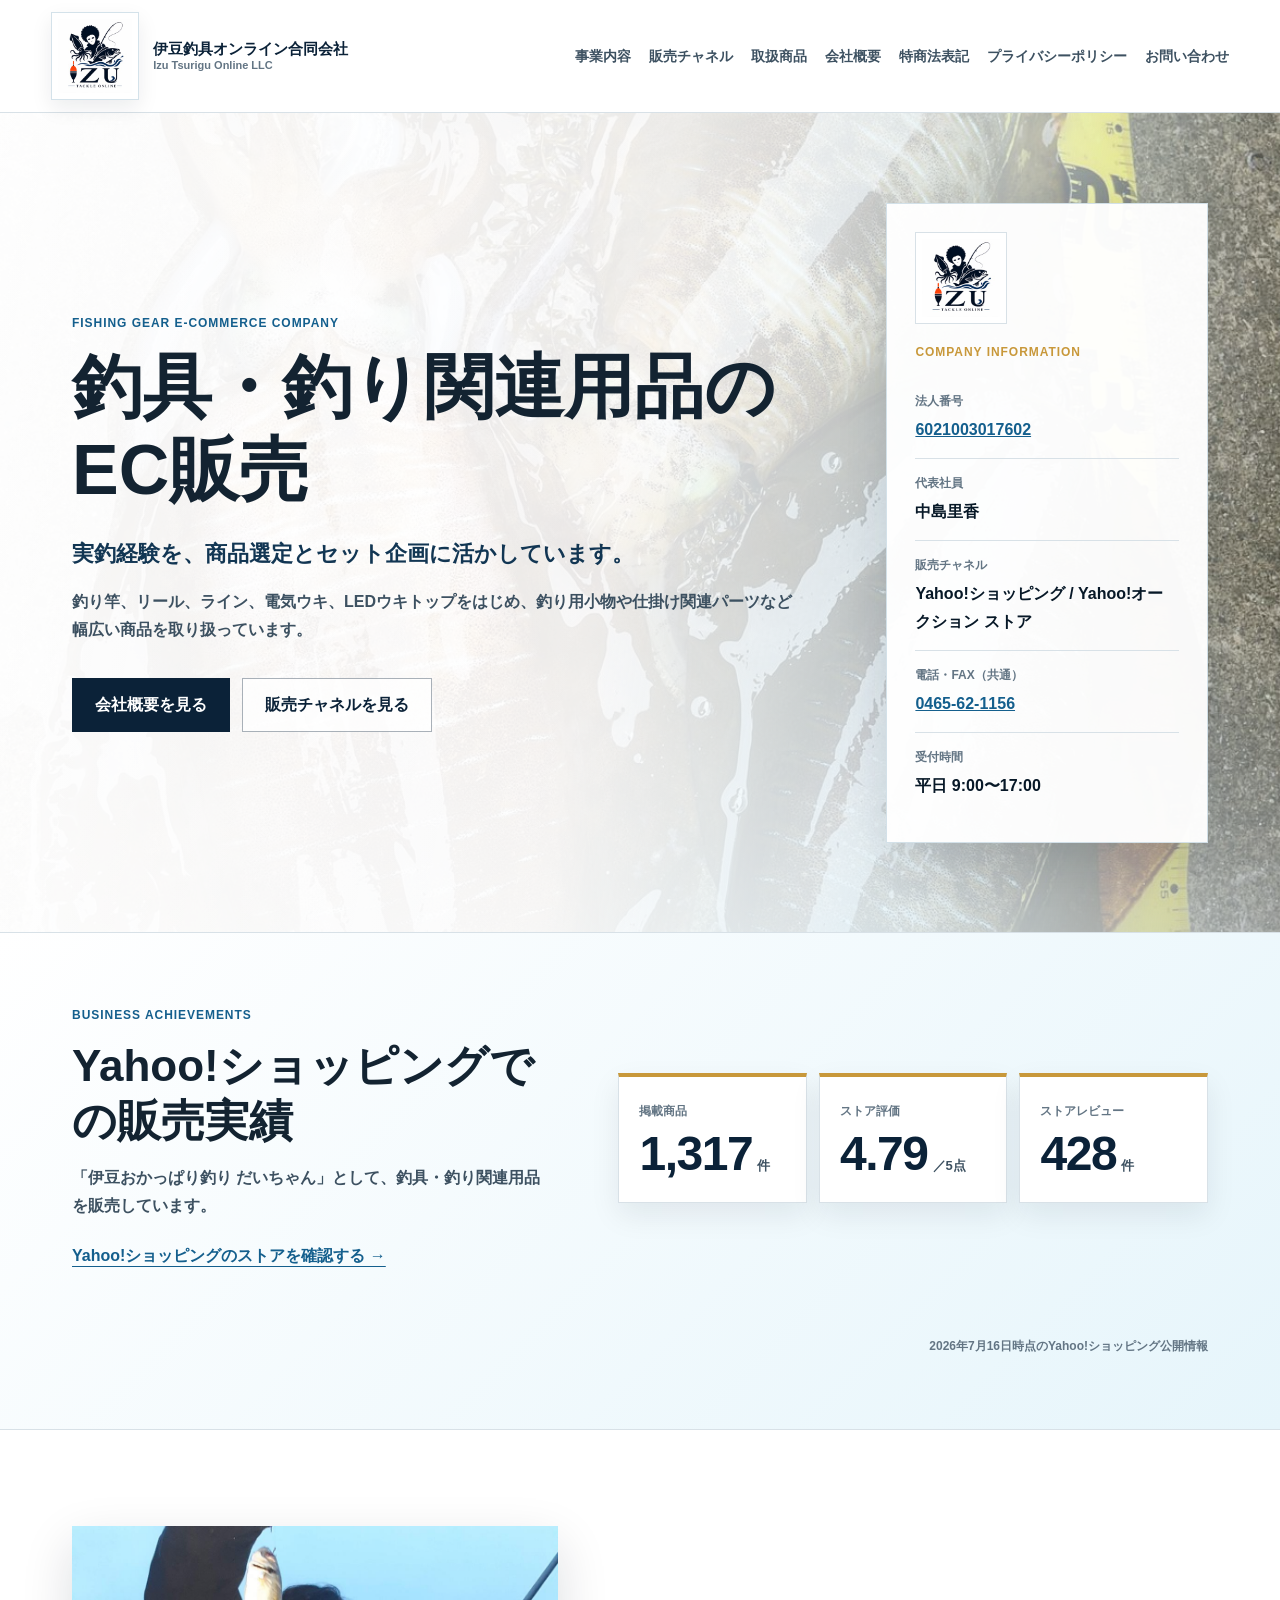
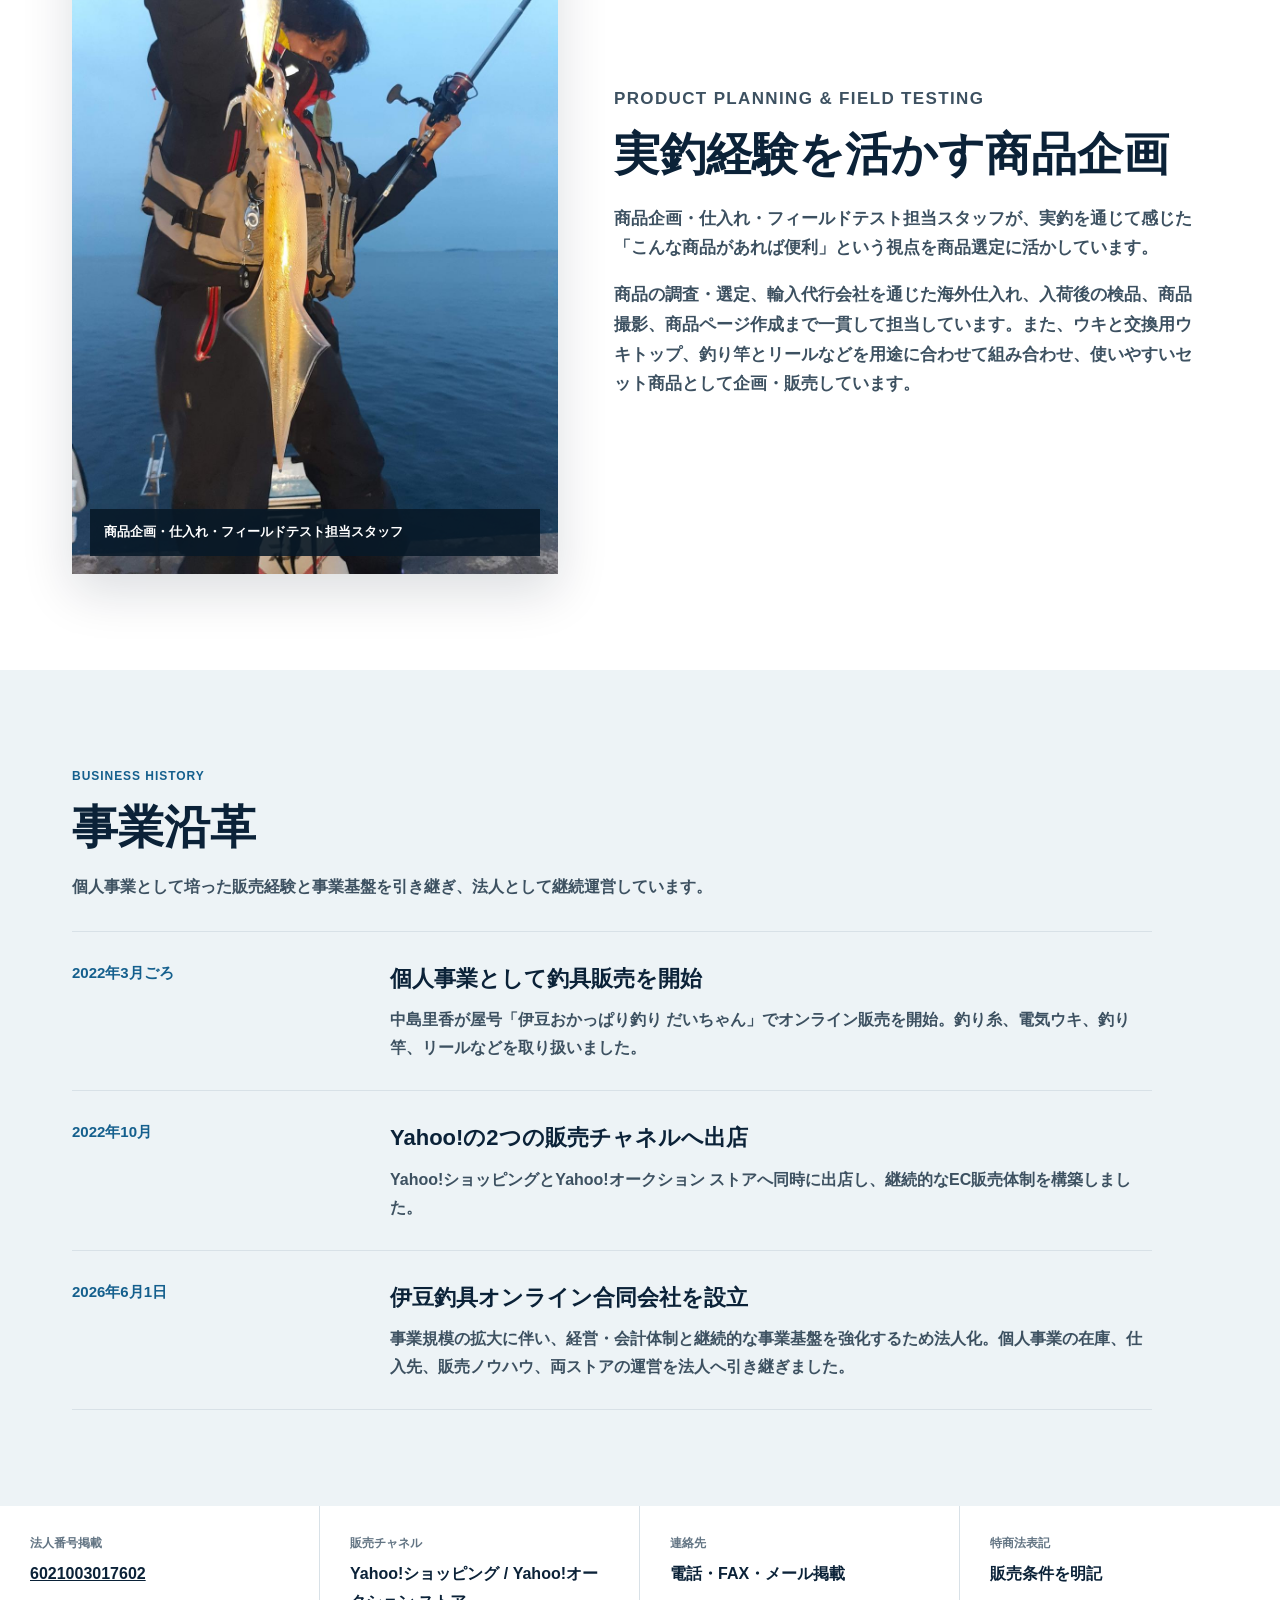
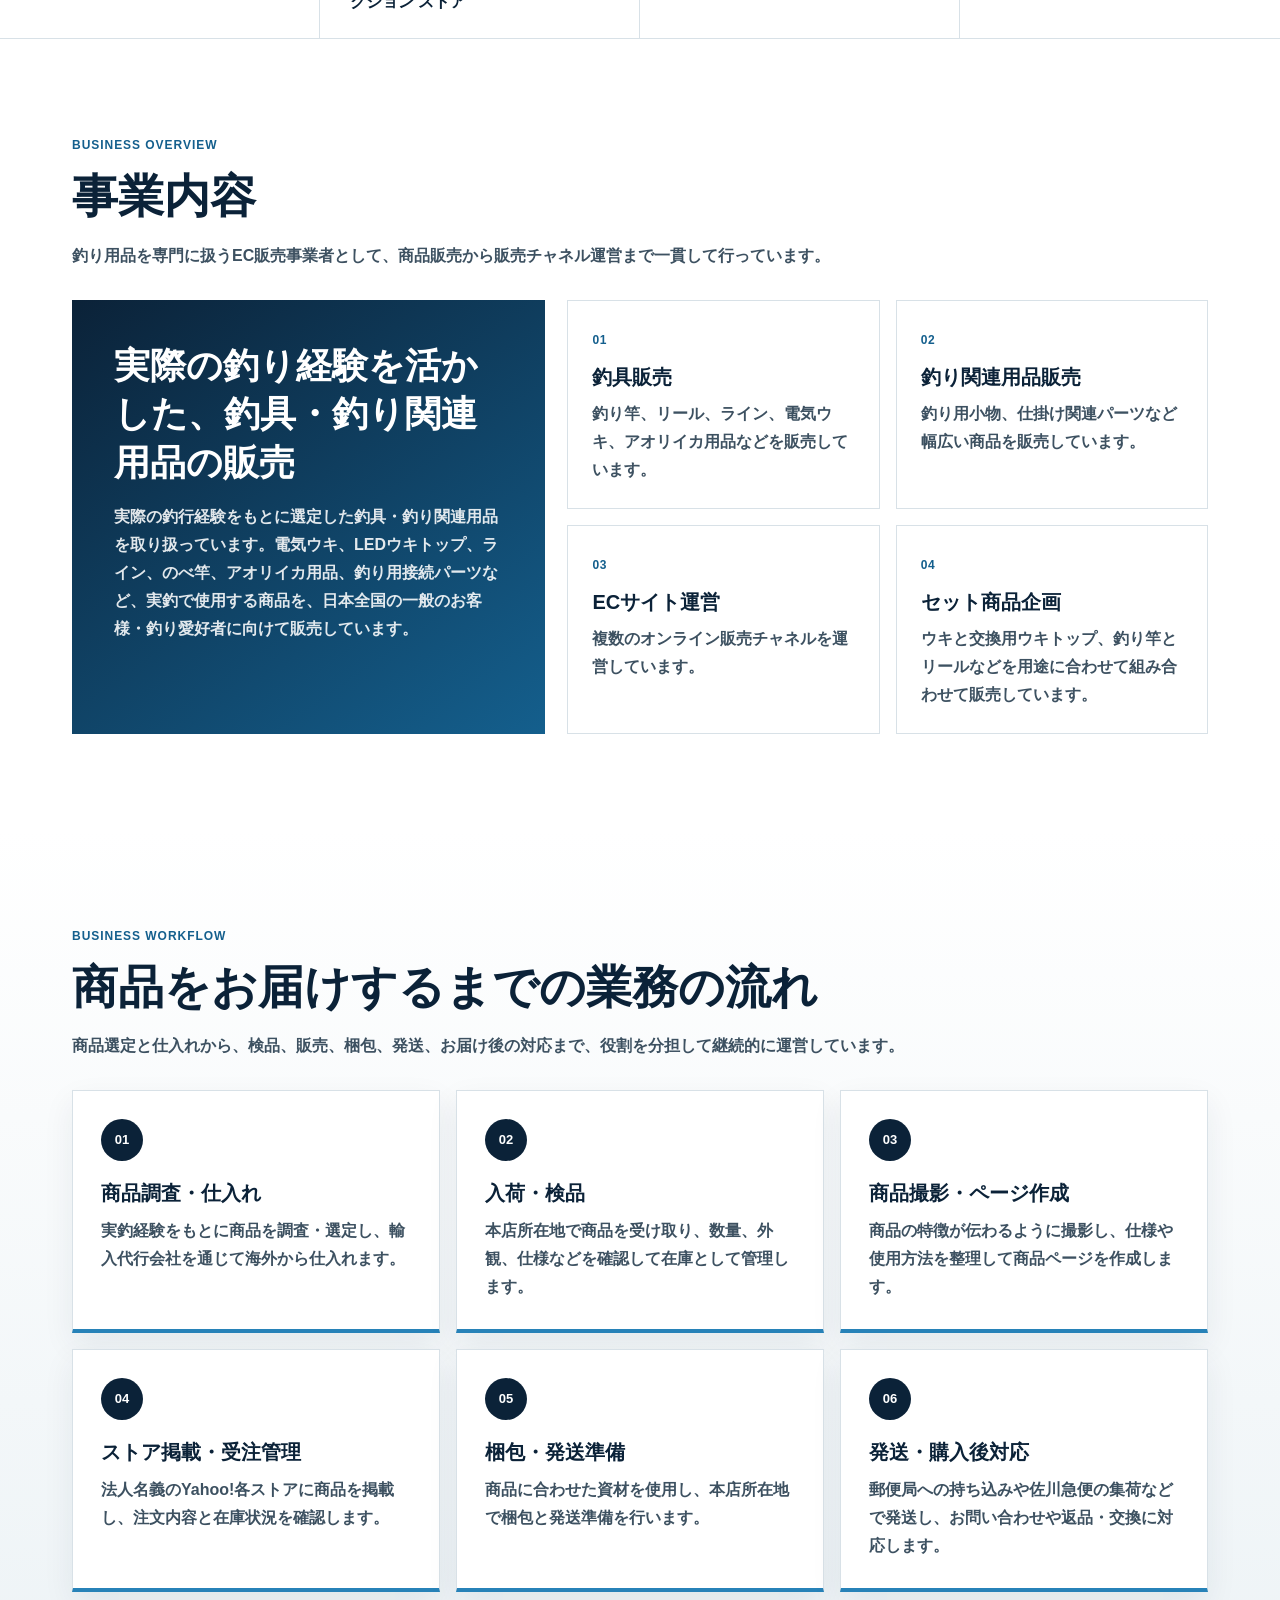
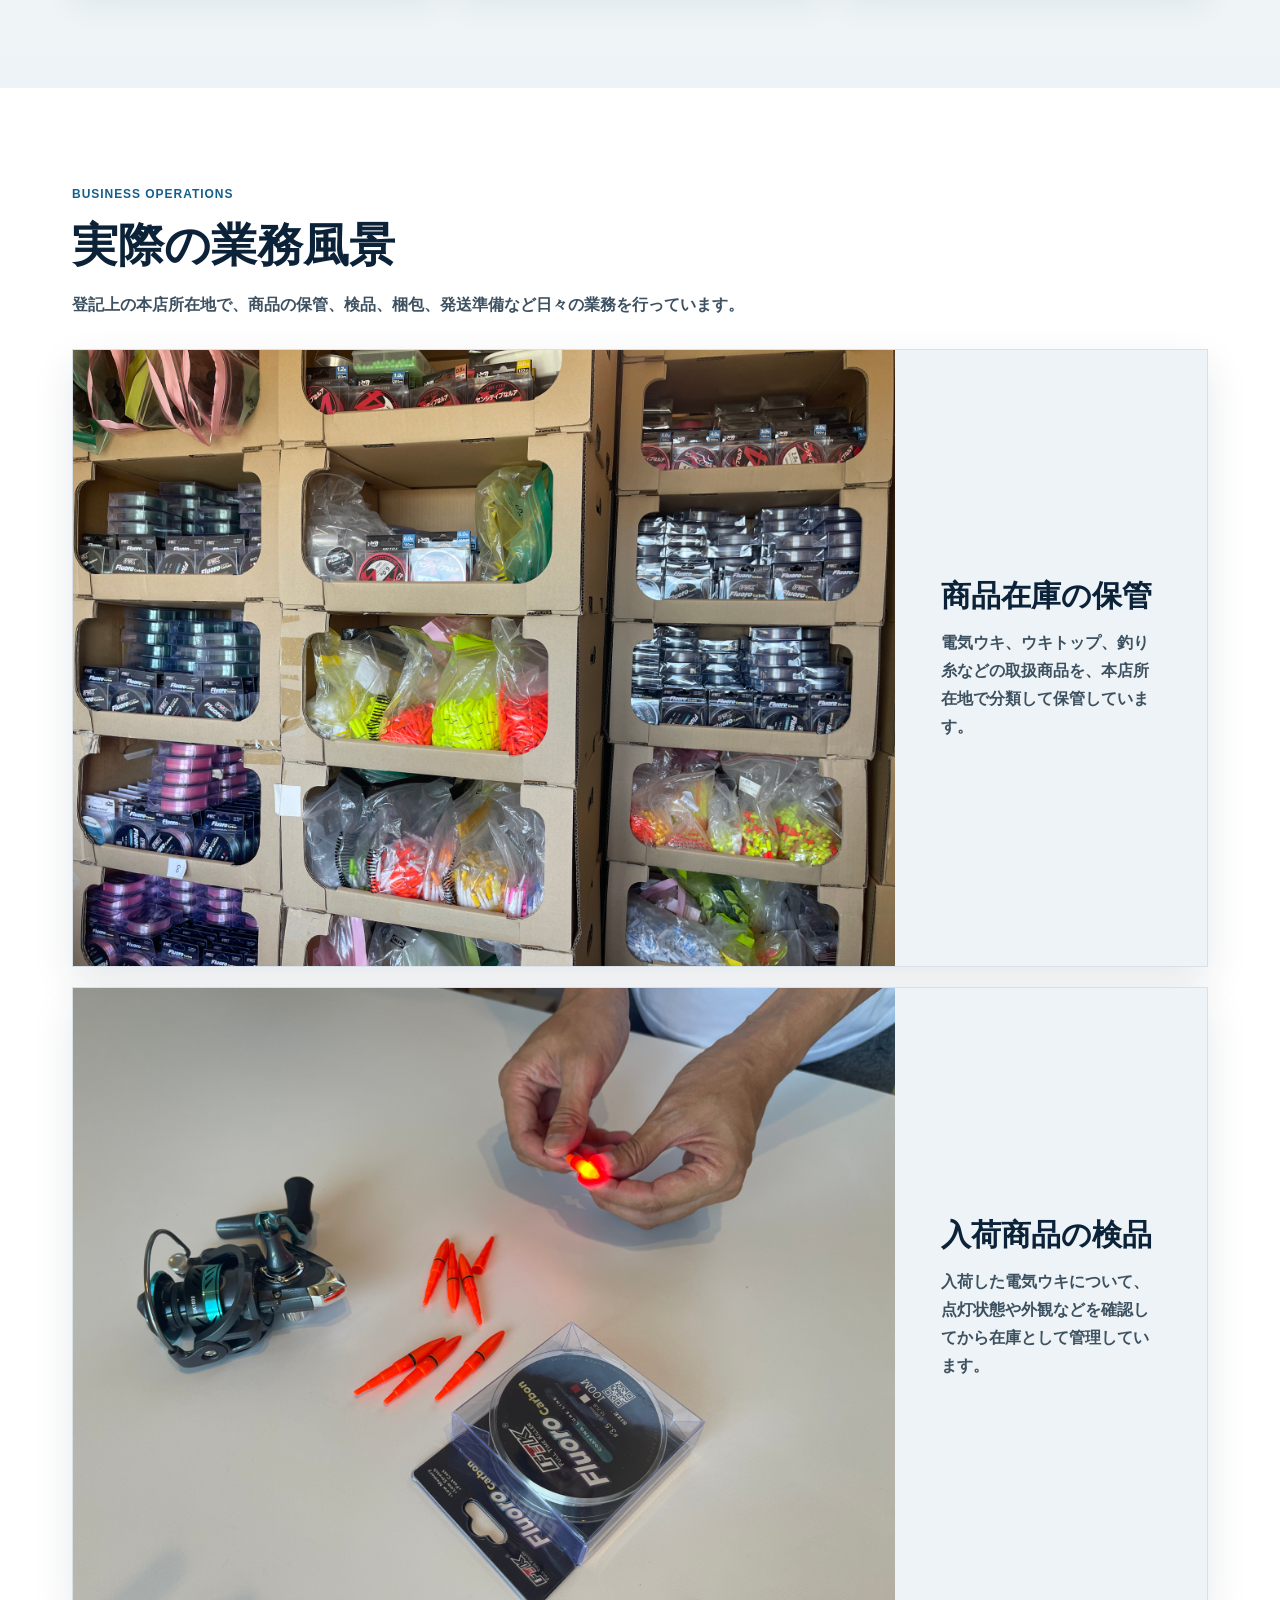
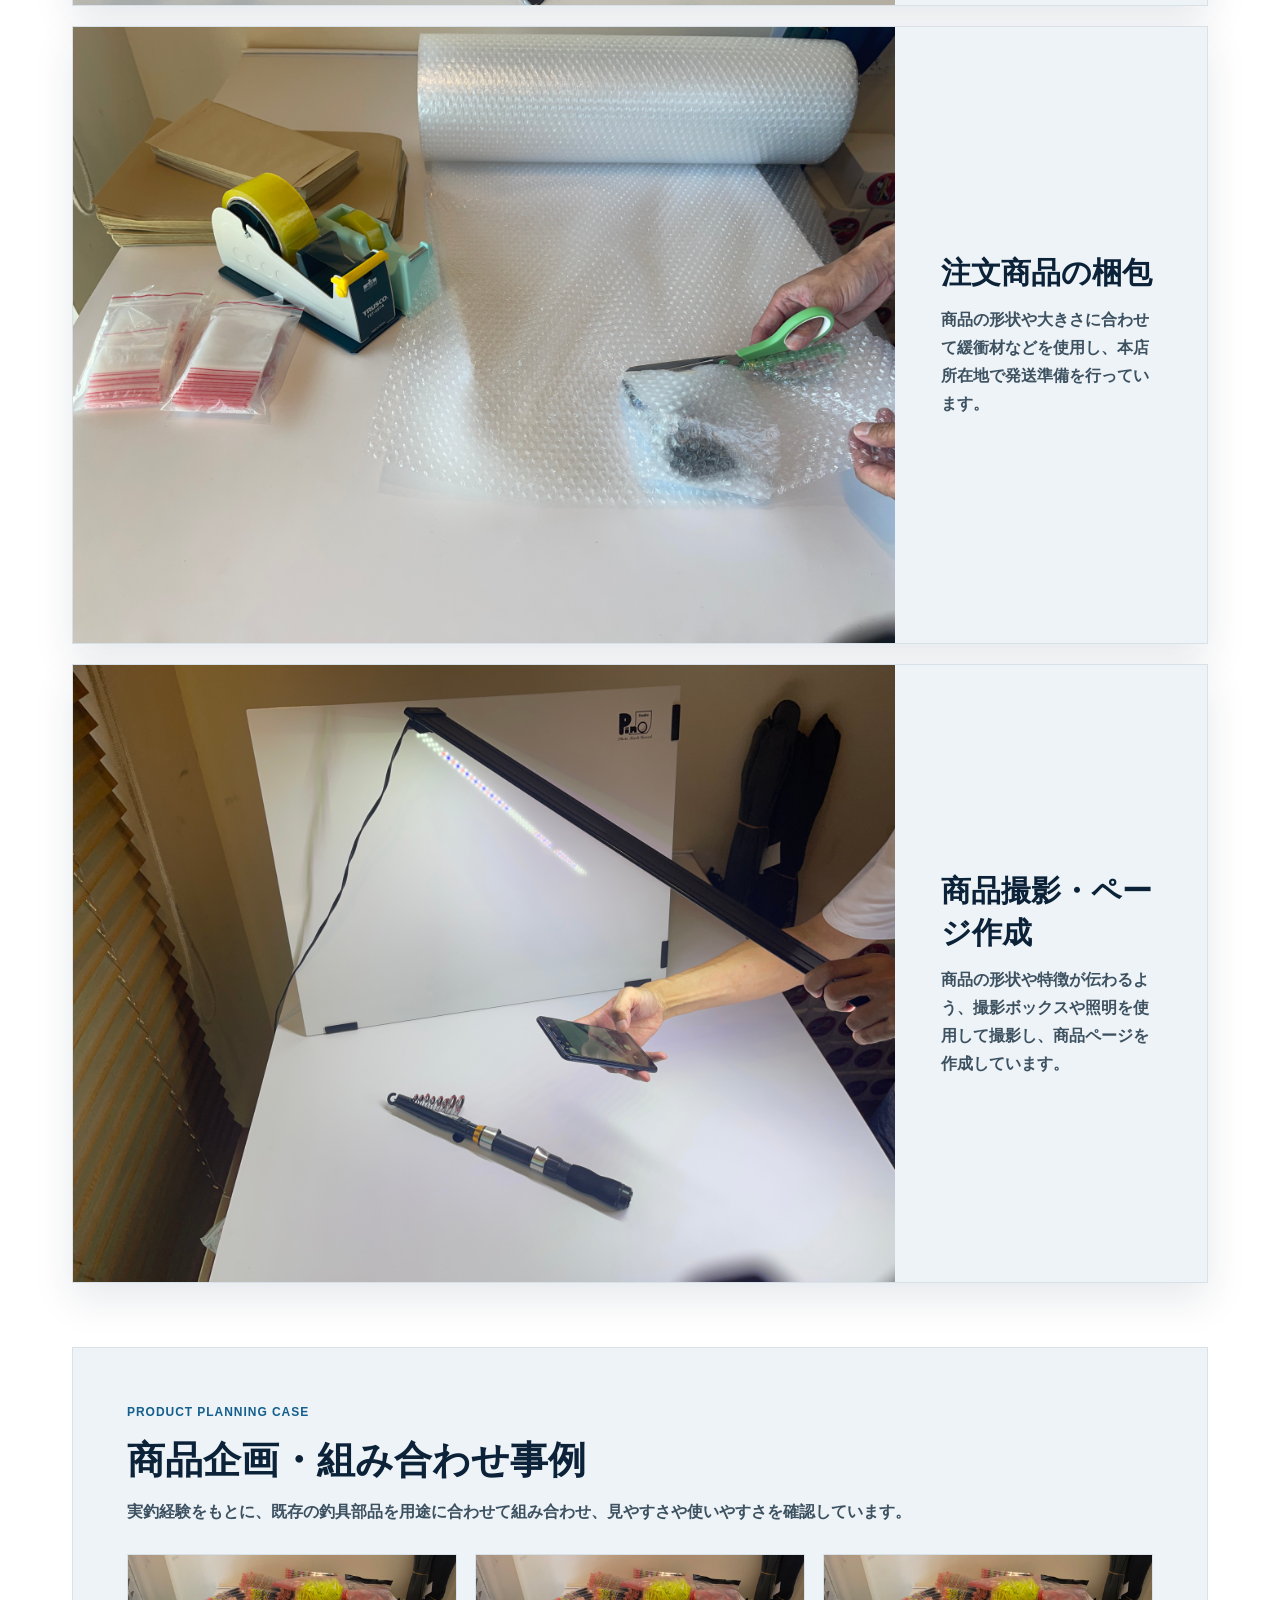
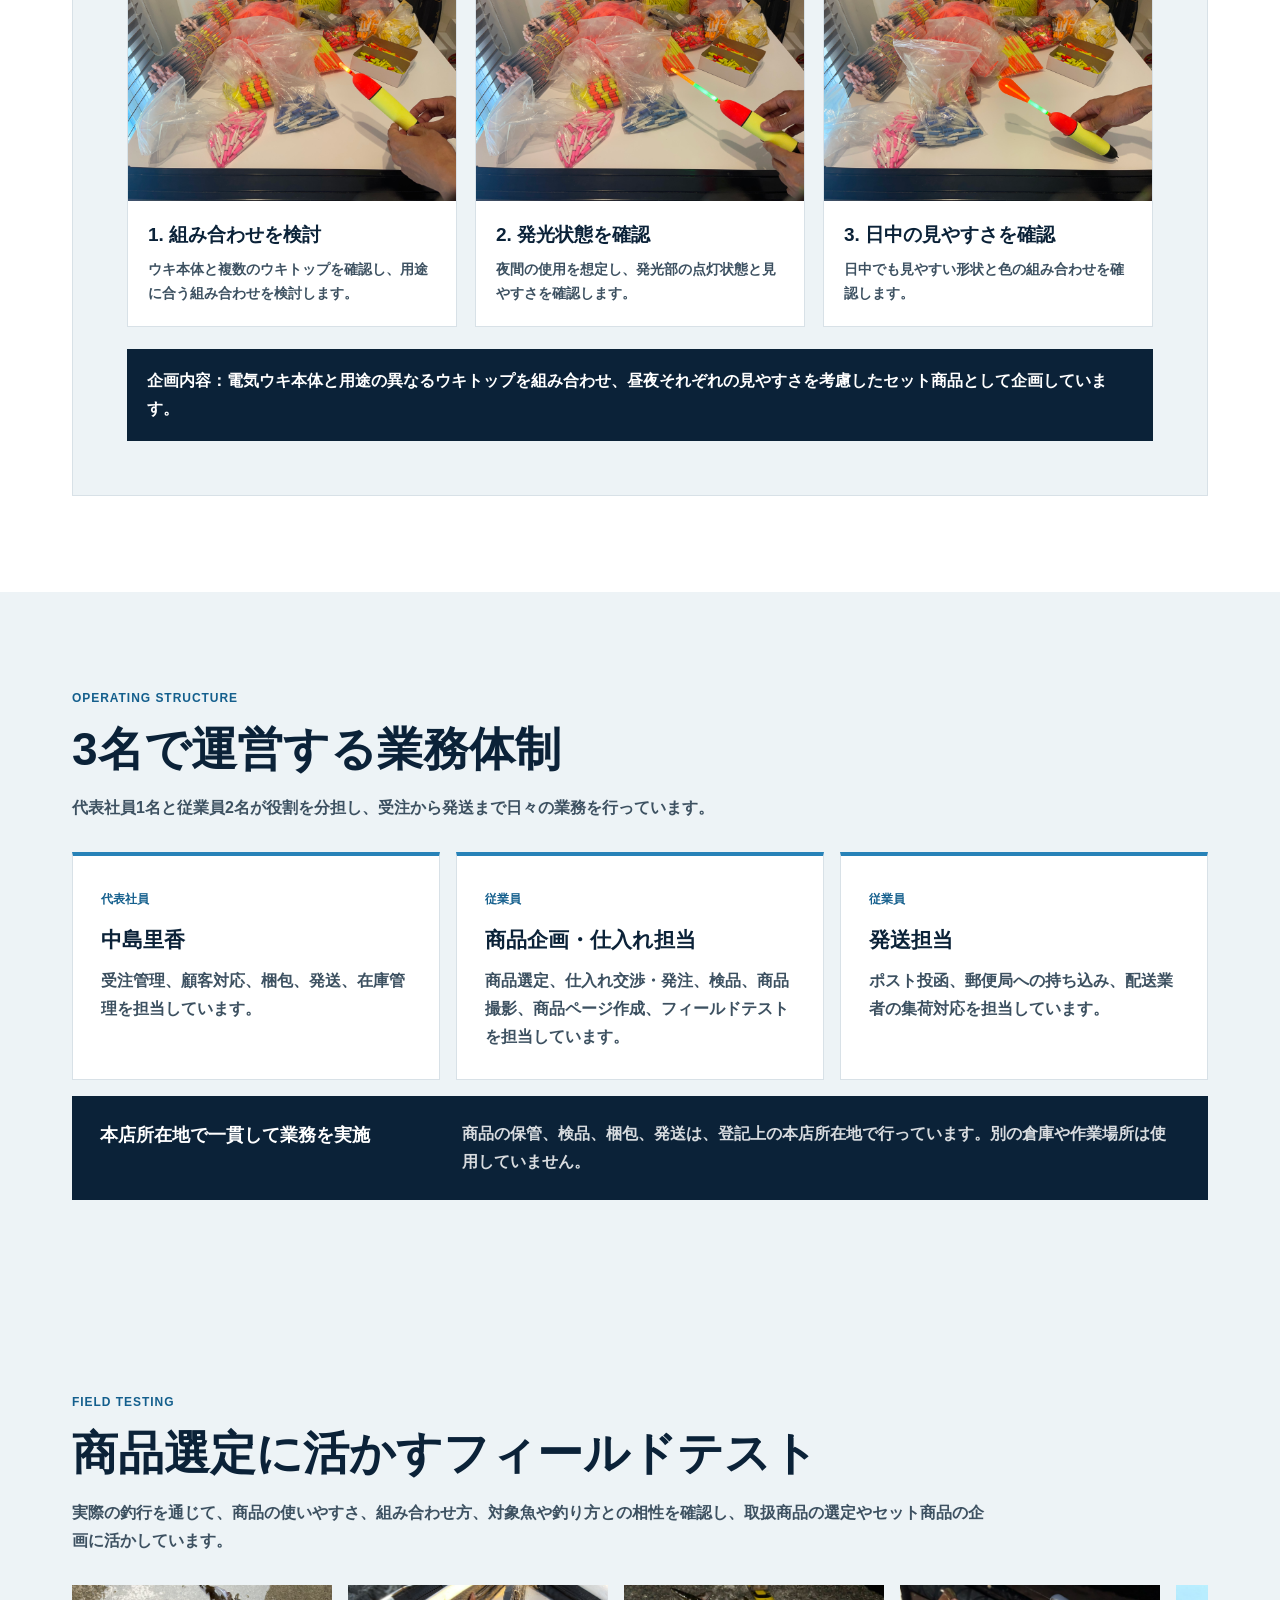
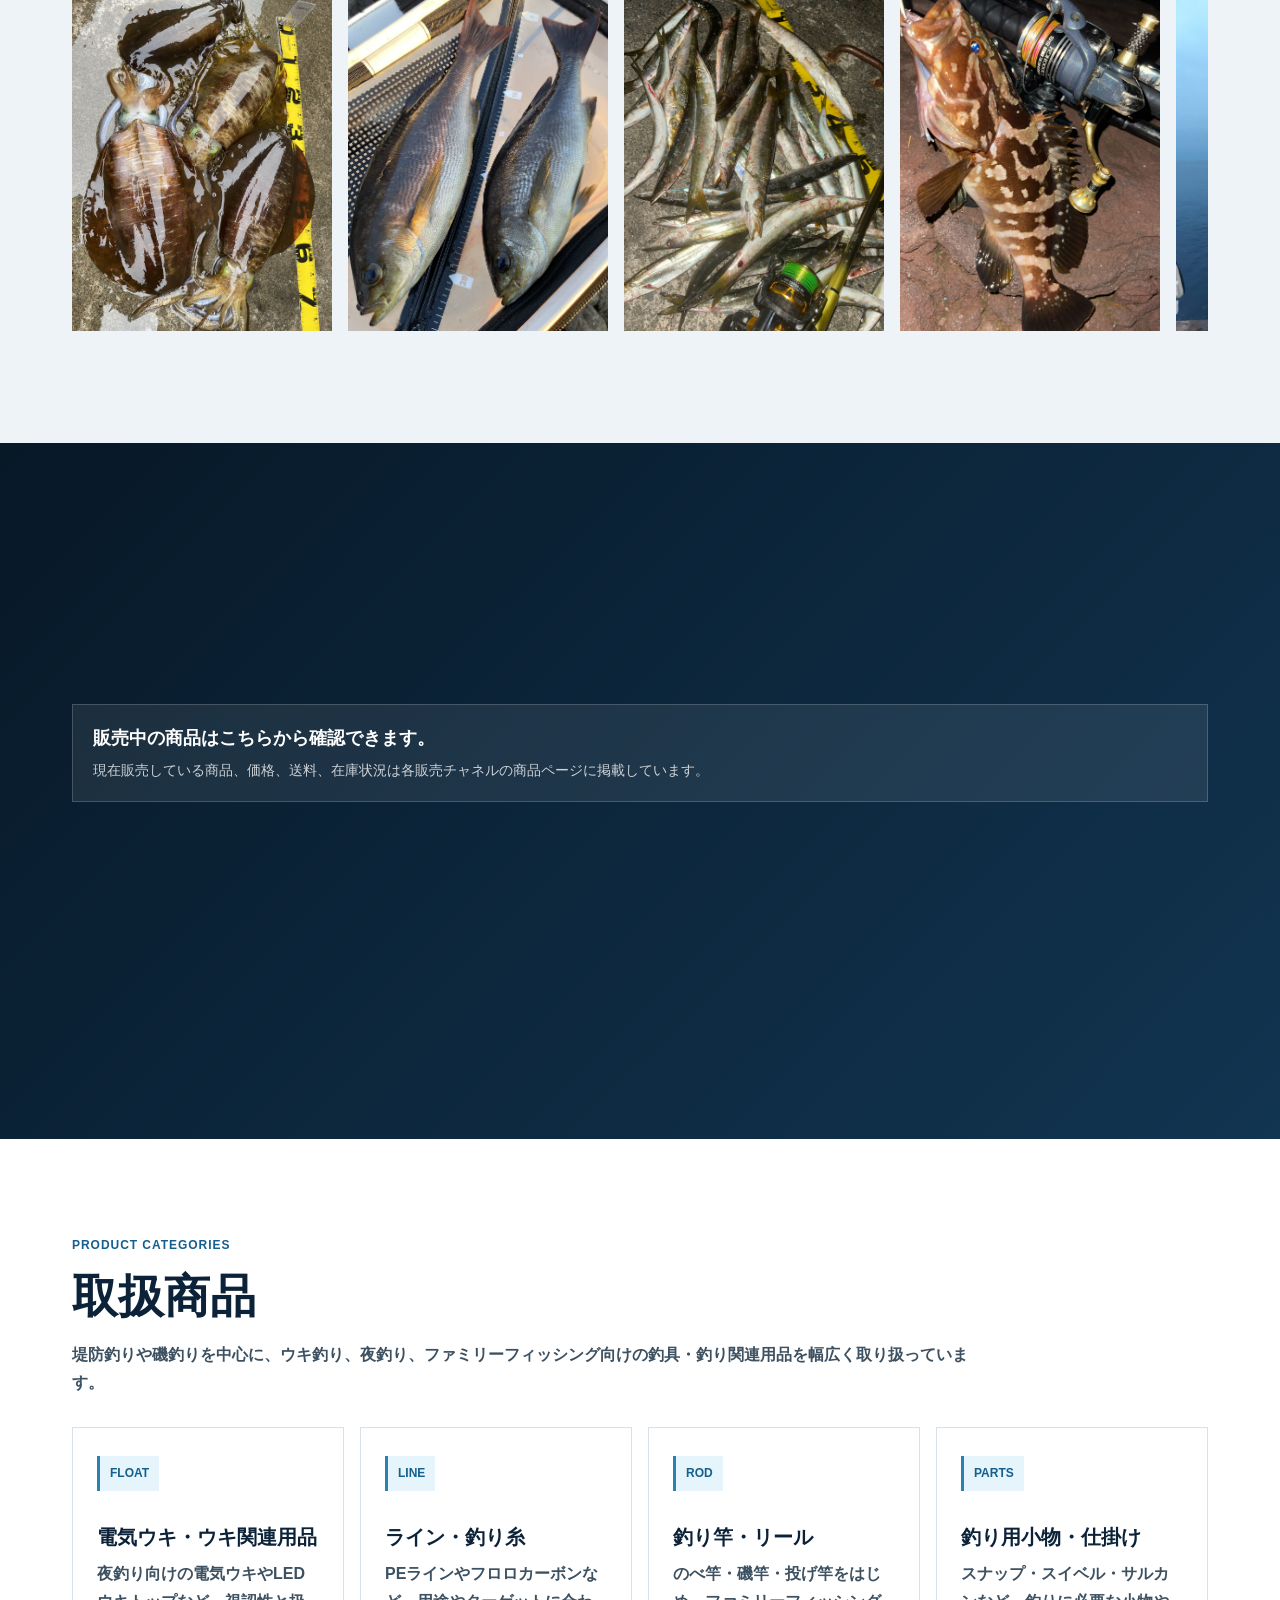
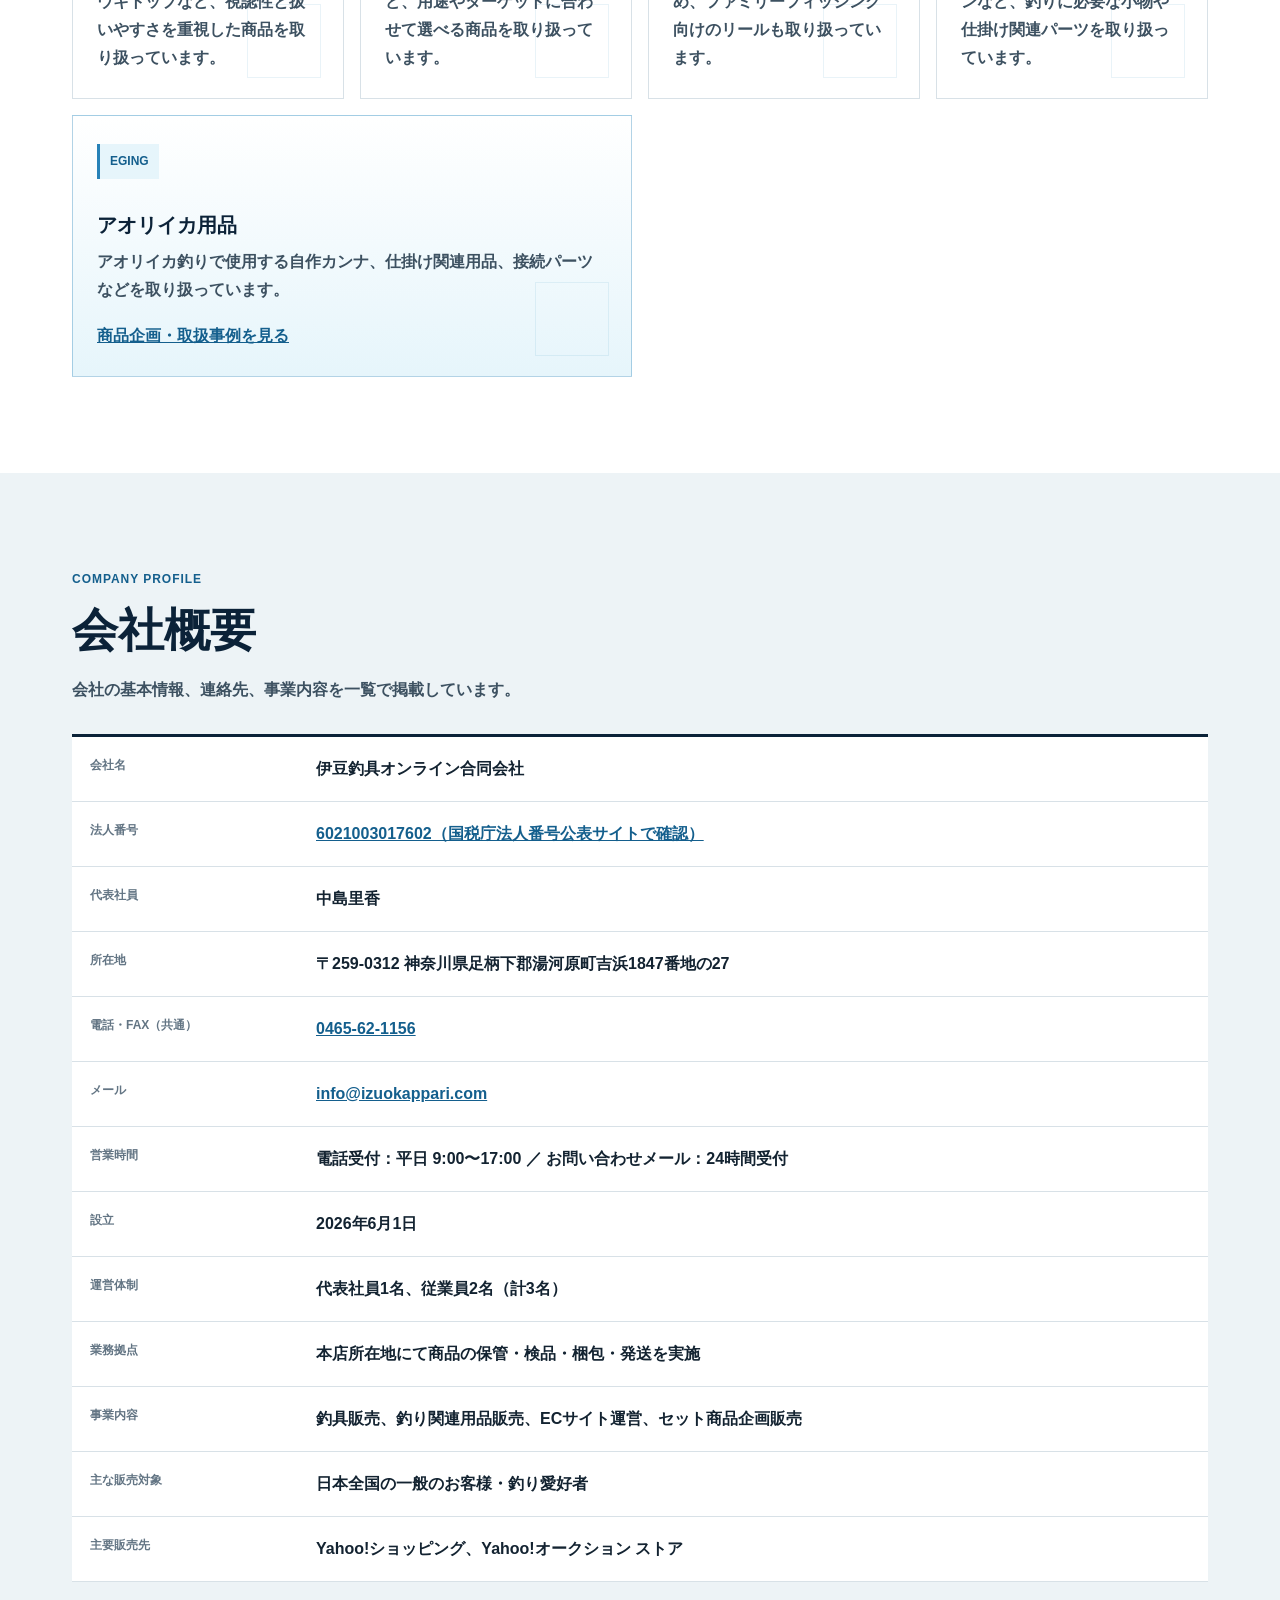
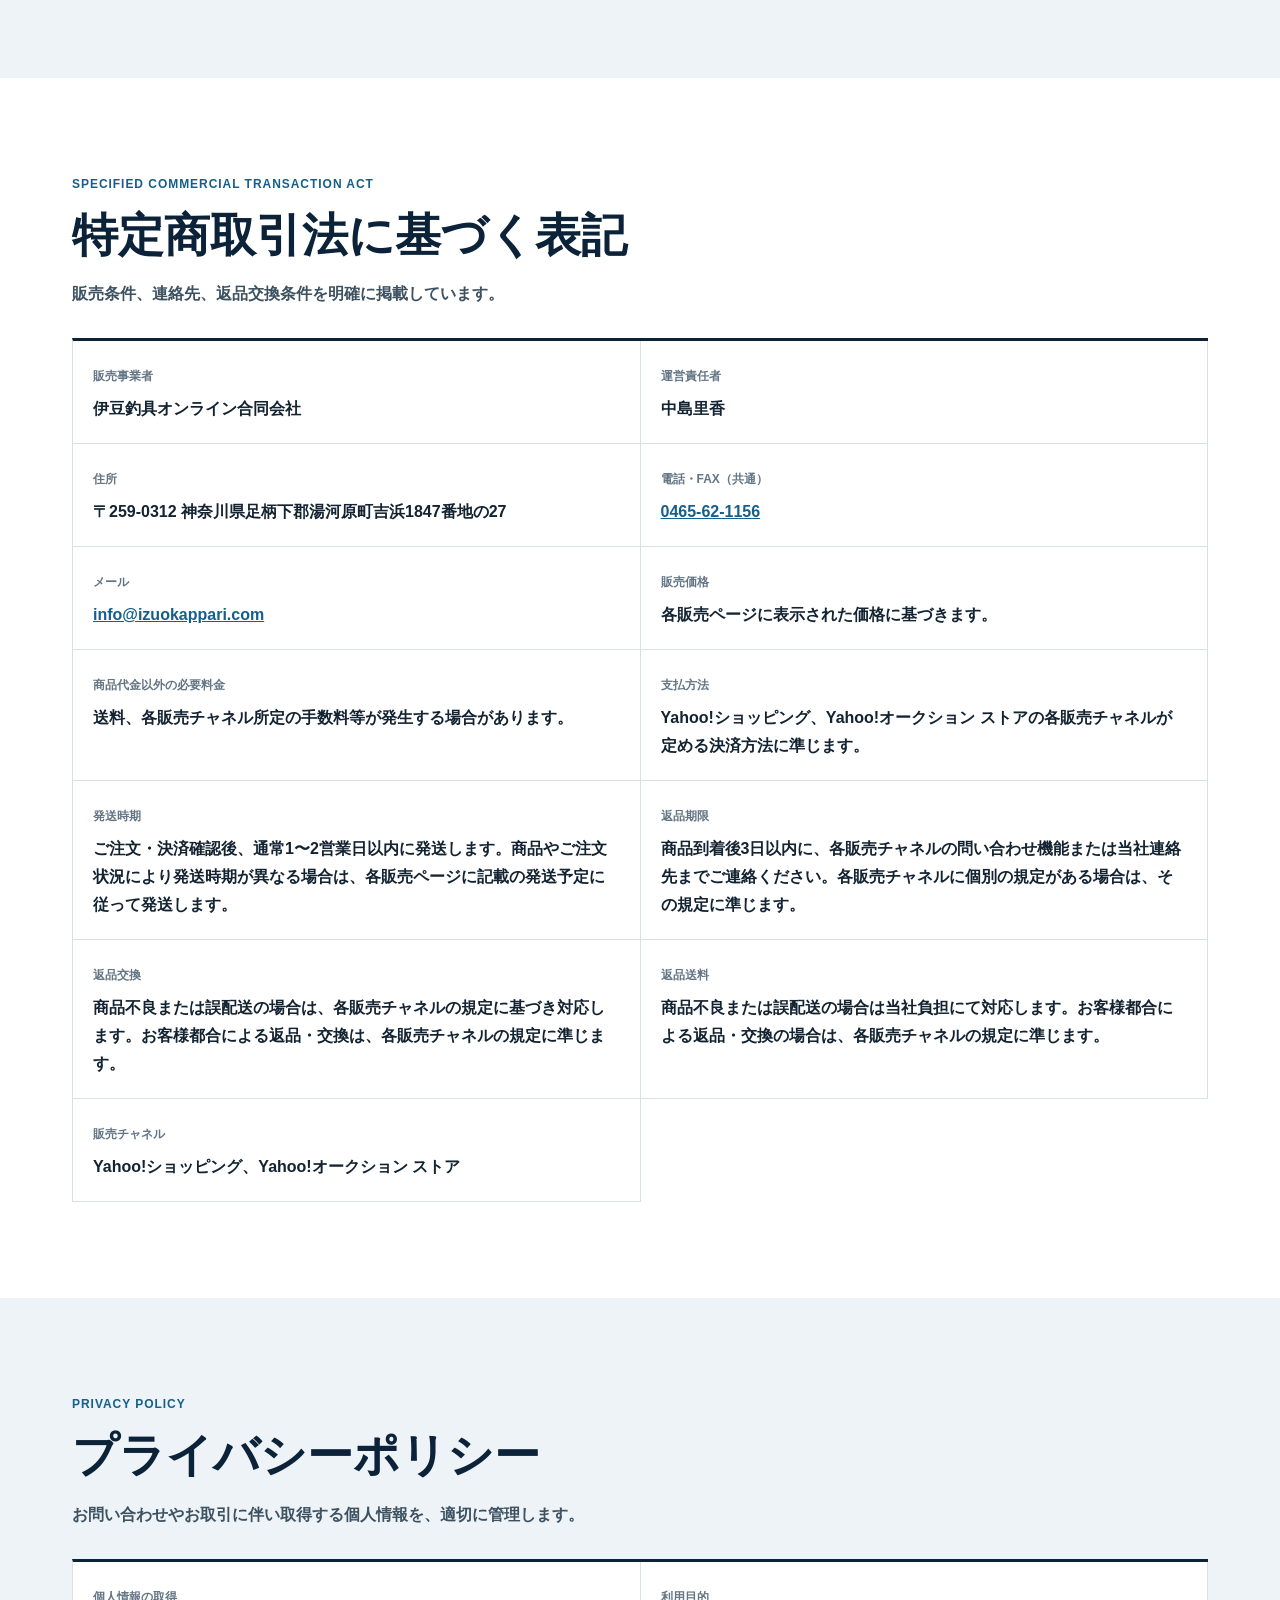
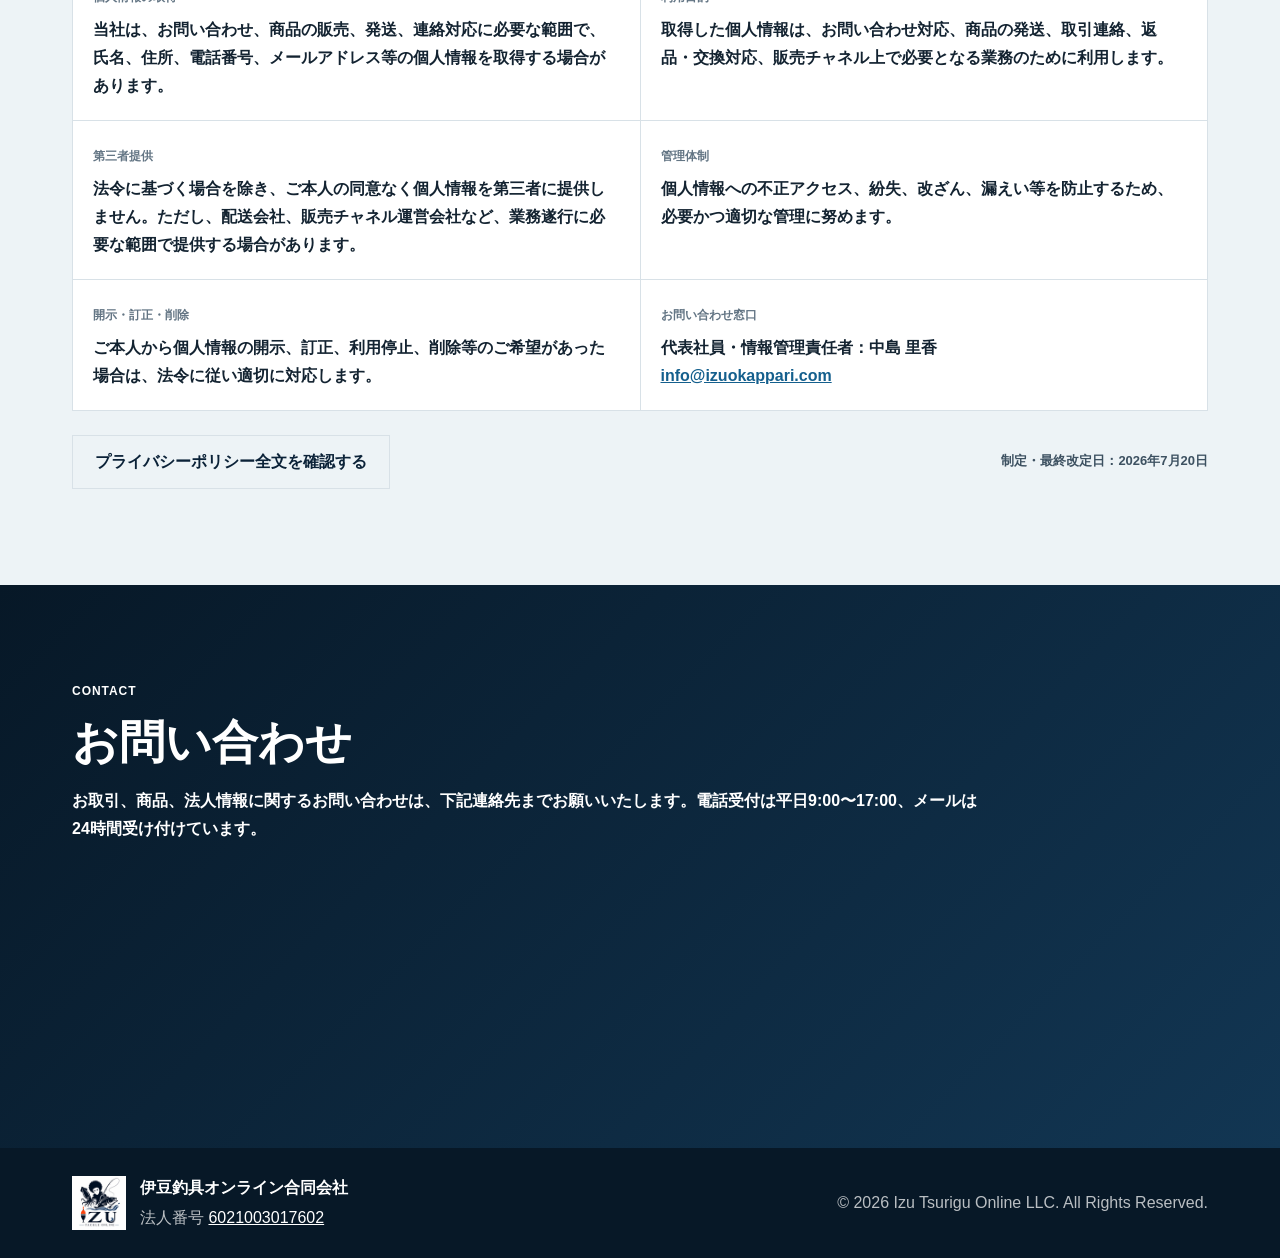
==== index.html @ 90431096 "Brighten homepage corporate presentation" ====
<!doctype html>
<html lang="ja">
  <head>
    <meta charset="utf-8">
    <meta name="viewport" content="width=device-width, initial-scale=1">
    <title>伊豆釣具オンライン合同会社｜釣具・釣り関連用品販売</title>
    <meta name="description" content="電気ウキ、LEDウキトップ、ライン、アオリイカ用品などの釣具・釣り関連用品を取り扱う伊豆釣具オンライン合同会社の公式サイトです。">
    <meta name="keywords" content="伊豆釣具オンライン合同会社,釣具販売,釣り用品,電気ウキ,PEライン,フロロカーボンライン,アオリイカ用品,Yahoo!ショッピング,Yahoo!オークション ストア">
    <meta name="format-detection" content="telephone=no">
    <meta property="og:type" content="website">
    <meta property="og:title" content="伊豆釣具オンライン合同会社">
    <meta property="og:description" content="釣具・釣り関連用品の販売を行うEC事業者です。会社概要、取扱商品、販売チャネル、特定商取引法表記を掲載しています。">
    <meta property="og:locale" content="ja_JP">
    <link rel="canonical" href="https://izuokappari.com/">
    <link rel="icon" href="./assets/izu-logo.jpg" type="image/jpeg">
    <link rel="stylesheet" href="./styles.css?v=20260720-bright-corporate">
    <script type="application/ld+json">
      {
        "@context": "https://schema.org",
        "@type": "Organization",
        "name": "伊豆釣具オンライン合同会社",
        "identifier": "6021003017602",
        "foundingDate": "2026-06-01",
        "url": "https://izuokappari.com/",
        "email": "info@izuokappari.com",
        "telephone": "0465-62-1156",
        "faxNumber": "0465-62-1156",
        "numberOfEmployees": 3,
        "contactPoint": {
          "@type": "ContactPoint",
          "telephone": "+81-465-62-1156",
          "contactType": "customer support",
          "availableLanguage": "Japanese",
          "hoursAvailable": {
            "@type": "OpeningHoursSpecification",
            "dayOfWeek": [
              "Monday",
              "Tuesday",
              "Wednesday",
              "Thursday",
              "Friday"
            ],
            "opens": "09:00",
            "closes": "17:00"
          }
        },
        "address": {
          "@type": "PostalAddress",
          "postalCode": "259-0312",
          "addressRegion": "神奈川県",
          "addressLocality": "足柄下郡湯河原町",
          "streetAddress": "吉浜1847番地の27",
          "addressCountry": "JP"
        },
        "sameAs": [
          "https://store.shopping.yahoo.co.jp/izuokappari-store/",
          "https://auctions.yahoo.co.jp/seller/o5G3k7uki4eNkNheHkWHaRjSpY9i?user_type=c"
        ]
      }
    </script>
  </head>
  <body>
    <header class="site-header" data-header>
      <a class="brand" href="#top" aria-label="伊豆釣具オンライン合同会社 トップへ">
        <span class="brand-mark">
          <img src="./assets/izu-logo.jpg" alt="伊豆釣具オンライン合同会社 ロゴ">
        </span>
        <span class="brand-text">
          <strong>伊豆釣具オンライン合同会社</strong>
          <small>Izu Tsurigu Online LLC</small>
        </span>
      </a>
      <button class="menu-button" type="button" data-menu-button aria-expanded="false" aria-controls="site-nav">
        <span></span>
        <span></span>
        <span></span>
        メニュー
      </button>
      <nav class="site-nav" id="site-nav" data-nav aria-label="主要メニュー">
        <a href="#business">事業内容</a>
        <a href="#channels">販売チャネル</a>
        <a href="#products">取扱商品</a>
        <a href="#company">会社概要</a>
        <a href="#law">特商法表記</a>
        <a href="./privacy.html">プライバシーポリシー</a>
        <a href="#contact">お問い合わせ</a>
      </nav>
    </header>

    <main id="top">
      <section class="hero image-hero">
        <img class="hero-bg" src="assets/aoriika-catch.jpg" alt="アオリイカ釣果写真" fetchpriority="high">
        <div class="hero-copy">
          <p class="eyebrow">Fishing Gear E-Commerce Company</p>
          <h1>釣具・釣り関連用品の<br>EC販売</h1>
          <p class="lead">
            実釣経験を、商品選定とセット企画に活かしています。
          </p>
          <p class="hero-body">
            釣り竿、リール、ライン、電気ウキ、LEDウキトップをはじめ、釣り用小物や仕掛け関連パーツなど幅広い商品を取り扱っています。
          </p>
          <div class="hero-actions" aria-label="主要導線">
            <a class="button primary" href="#company">会社概要を見る</a>
            <a class="button outline" href="#channels">販売チャネルを見る</a>
          </div>
        </div>
        <aside class="trust-panel" aria-label="主要な法人情報">
          <img class="trust-logo" src="./assets/izu-logo.jpg" alt="伊豆釣具オンライン合同会社 ロゴ" loading="lazy">
          <p class="panel-label">Company Information</p>
          <dl>
            <div>
              <dt>法人番号</dt>
              <dd><a href="https://www.houjin-bangou.nta.go.jp/henkorireki-johoto.html?selHouzinNo=6021003017602" target="_blank" rel="noopener">6021003017602</a></dd>
            </div>
            <div>
              <dt>代表社員</dt>
              <dd>中島里香</dd>
            </div>
            <div>
              <dt>販売チャネル</dt>
              <dd>Yahoo!ショッピング / Yahoo!オークション ストア</dd>
            </div>
            <div>
              <dt>電話・FAX（共通）</dt>
              <dd><a href="tel:0465621156">0465-62-1156</a></dd>
            </div>
            <div>
              <dt>受付時間</dt>
              <dd>平日 9:00〜17:00</dd>
            </div>
          </dl>
        </aside>
      </section>

      <section id="achievements" class="achievement-section" aria-labelledby="achievements-title">
        <div class="achievement-copy">
          <p class="eyebrow">Business Achievements</p>
          <h2 id="achievements-title">Yahoo!ショッピングでの販売実績</h2>
          <p>
            「伊豆おかっぱり釣り だいちゃん」として、釣具・釣り関連用品を販売しています。
          </p>
          <a class="achievement-link" href="https://store.shopping.yahoo.co.jp/izuokappari-store/" target="_blank" rel="noopener">
            Yahoo!ショッピングのストアを確認する →
          </a>
        </div>
        <dl class="achievement-metrics" aria-label="2026年7月16日時点のYahoo!ショッピング掲載情報">
          <div>
            <dt>掲載商品</dt>
            <dd><strong>1,317</strong><span>件</span></dd>
          </div>
          <div>
            <dt>ストア評価</dt>
            <dd><strong>4.79</strong><span>／5点</span></dd>
          </div>
          <div>
            <dt>ストアレビュー</dt>
            <dd><strong>428</strong><span>件</span></dd>
          </div>
        </dl>
        <p class="achievement-date">2026年7月16日時点のYahoo!ショッピング公開情報</p>
      </section>

      <section id="operator" class="section operator-section reveal">
        <figure class="operator-image">
          <img src="assets/fishing-person.jpg" alt="実際の釣行中の商品企画・フィールドテスト担当スタッフ" loading="lazy">
          <figcaption>商品企画・仕入れ・フィールドテスト担当スタッフ</figcaption>
        </figure>
        <div class="operator-copy">
          <p class="eyebrow">Product Planning &amp; Field Testing</p>
          <h2>実釣経験を活かす商品企画</h2>
          <p>
            商品企画・仕入れ・フィールドテスト担当スタッフが、実釣を通じて感じた「こんな商品があれば便利」という視点を商品選定に活かしています。
          </p>
          <p>
            商品の調査・選定、輸入代行会社を通じた海外仕入れ、入荷後の検品、商品撮影、商品ページ作成まで一貫して担当しています。また、ウキと交換用ウキトップ、釣り竿とリールなどを用途に合わせて組み合わせ、使いやすいセット商品として企画・販売しています。
          </p>
        </div>
      </section>

      <section id="history" class="section history-section">
        <div class="section-heading">
          <p class="eyebrow">Business History</p>
          <h2>事業沿革</h2>
          <p>個人事業として培った販売経験と事業基盤を引き継ぎ、法人として継続運営しています。</p>
        </div>
        <ol class="history-list">
          <li>
            <time datetime="2022-03">2022年3月ごろ</time>
            <div>
              <h3>個人事業として釣具販売を開始</h3>
              <p>中島里香が屋号「伊豆おかっぱり釣り だいちゃん」でオンライン販売を開始。釣り糸、電気ウキ、釣り竿、リールなどを取り扱いました。</p>
            </div>
          </li>
          <li>
            <time datetime="2022-10">2022年10月</time>
            <div>
              <h3>Yahoo!の2つの販売チャネルへ出店</h3>
              <p>Yahoo!ショッピングとYahoo!オークション ストアへ同時に出店し、継続的なEC販売体制を構築しました。</p>
            </div>
          </li>
          <li>
            <time datetime="2026-06-01">2026年6月1日</time>
            <div>
              <h3>伊豆釣具オンライン合同会社を設立</h3>
              <p>事業規模の拡大に伴い、経営・会計体制と継続的な事業基盤を強化するため法人化。個人事業の在庫、仕入先、販売ノウハウ、両ストアの運営を法人へ引き継ぎました。</p>
            </div>
          </li>
        </ol>
      </section>

      <section class="verification-strip" aria-label="会社基本情報">
        <div>
          <span>法人番号掲載</span>
          <strong><a href="https://www.houjin-bangou.nta.go.jp/henkorireki-johoto.html?selHouzinNo=6021003017602" target="_blank" rel="noopener">6021003017602</a></strong>
        </div>
        <div>
          <span>販売チャネル</span>
          <strong>Yahoo!ショッピング / Yahoo!オークション ストア</strong>
        </div>
        <div>
          <span>連絡先</span>
          <strong>電話・FAX・メール掲載</strong>
        </div>
        <div>
          <span>特商法表記</span>
          <strong>販売条件を明記</strong>
        </div>
      </section>

      <section id="business" class="section">
        <div class="section-heading">
          <p class="eyebrow">Business Overview</p>
          <h2>事業内容</h2>
          <p>釣り用品を専門に扱うEC販売事業者として、商品販売から販売チャネル運営まで一貫して行っています。</p>
        </div>
        <div class="business-layout">
          <article class="business-main">
            <h3>実際の釣り経験を活かした、釣具・釣り関連用品の販売</h3>
            <p>
              実際の釣行経験をもとに選定した釣具・釣り関連用品を取り扱っています。電気ウキ、LEDウキトップ、ライン、のべ竿、アオリイカ用品、釣り用接続パーツなど、実釣で使用する商品を、日本全国の一般のお客様・釣り愛好者に向けて販売しています。
            </p>
          </article>
          <div class="business-cards">
            <article>
              <span>01</span>
              <h3>釣具販売</h3>
              <p>釣り竿、リール、ライン、電気ウキ、アオリイカ用品などを販売しています。</p>
            </article>
            <article>
              <span>02</span>
              <h3>釣り関連用品販売</h3>
              <p>釣り用小物、仕掛け関連パーツなど幅広い商品を販売しています。</p>
            </article>
            <article>
              <span>03</span>
              <h3>ECサイト運営</h3>
              <p>複数のオンライン販売チャネルを運営しています。</p>
            </article>
            <article>
              <span>04</span>
              <h3>セット商品企画</h3>
              <p>ウキと交換用ウキトップ、釣り竿とリールなどを用途に合わせて組み合わせて販売しています。</p>
            </article>
          </div>
        </div>
      </section>

      <section id="workflow" class="section workflow-section">
        <div class="section-heading">
          <p class="eyebrow">Business Workflow</p>
          <h2>商品をお届けするまでの業務の流れ</h2>
          <p>商品選定と仕入れから、検品、販売、梱包、発送、お届け後の対応まで、役割を分担して継続的に運営しています。</p>
        </div>
        <ol class="workflow-list">
          <li>
            <span>01</span>
            <h3>商品調査・仕入れ</h3>
            <p>実釣経験をもとに商品を調査・選定し、輸入代行会社を通じて海外から仕入れます。</p>
          </li>
          <li>
            <span>02</span>
            <h3>入荷・検品</h3>
            <p>本店所在地で商品を受け取り、数量、外観、仕様などを確認して在庫として管理します。</p>
          </li>
          <li>
            <span>03</span>
            <h3>商品撮影・ページ作成</h3>
            <p>商品の特徴が伝わるように撮影し、仕様や使用方法を整理して商品ページを作成します。</p>
          </li>
          <li>
            <span>04</span>
            <h3>ストア掲載・受注管理</h3>
            <p>法人名義のYahoo!各ストアに商品を掲載し、注文内容と在庫状況を確認します。</p>
          </li>
          <li>
            <span>05</span>
            <h3>梱包・発送準備</h3>
            <p>商品に合わせた資材を使用し、本店所在地で梱包と発送準備を行います。</p>
          </li>
          <li>
            <span>06</span>
            <h3>発送・購入後対応</h3>
            <p>郵便局への持ち込みや佐川急便の集荷などで発送し、お問い合わせや返品・交換に対応します。</p>
          </li>
        </ol>
      </section>

      <section id="business-photos" class="section business-photo-section">
        <div class="section-heading">
          <p class="eyebrow">Business Operations</p>
          <h2>実際の業務風景</h2>
          <p>登記上の本店所在地で、商品の保管、検品、梱包、発送準備など日々の業務を行っています。</p>
        </div>
        <div class="business-photo-grid">
          <figure class="business-photo-card">
            <button type="button" data-lightbox="assets/business-inventory.jpg" data-caption="本店所在地における商品在庫の保管状況" aria-label="商品在庫の保管状況を拡大して見る">
              <img src="assets/business-inventory.jpg" alt="本店所在地で保管している釣具・釣り関連用品の在庫" loading="lazy">
            </button>
            <figcaption>
              <strong>商品在庫の保管</strong>
              <span>電気ウキ、ウキトップ、釣り糸などの取扱商品を、本店所在地で分類して保管しています。</span>
            </figcaption>
          </figure>
          <figure class="business-photo-card">
            <button type="button" data-lightbox="assets/business-inspection.jpg" data-caption="電気ウキの点灯状態を確認する検品作業" aria-label="電気ウキの検品作業を拡大して見る">
              <img src="assets/business-inspection.jpg" alt="電気ウキの点灯状態を確認している検品作業" loading="lazy">
            </button>
            <figcaption>
              <strong>入荷商品の検品</strong>
              <span>入荷した電気ウキについて、点灯状態や外観などを確認してから在庫として管理しています。</span>
            </figcaption>
          </figure>
          <figure class="business-photo-card">
            <button type="button" data-lightbox="assets/business-packing.jpg" data-caption="緩衝材を使用した商品の梱包作業" aria-label="商品の梱包作業を拡大して見る">
              <img src="assets/business-packing.jpg" alt="緩衝材を使用して商品を梱包している作業" loading="lazy">
            </button>
            <figcaption>
              <strong>注文商品の梱包</strong>
              <span>商品の形状や大きさに合わせて緩衝材などを使用し、本店所在地で発送準備を行っています。</span>
            </figcaption>
          </figure>
          <figure class="business-photo-card">
            <button type="button" data-lightbox="assets/business-product-photography.jpg" data-caption="撮影機材を使用した商品撮影作業" aria-label="商品撮影作業を拡大して見る">
              <img src="assets/business-product-photography.jpg" alt="撮影ボックスと照明を使用して釣り竿を撮影している作業" loading="lazy">
            </button>
            <figcaption>
              <strong>商品撮影・ページ作成</strong>
              <span>商品の形状や特徴が伝わるよう、撮影ボックスや照明を使用して撮影し、商品ページを作成しています。</span>
            </figcaption>
          </figure>
        </div>
        <div class="product-planning-case">
          <div class="product-planning-heading">
            <p class="eyebrow">Product Planning Case</p>
            <h3>商品企画・組み合わせ事例</h3>
            <p>実釣経験をもとに、既存の釣具部品を用途に合わせて組み合わせ、見やすさや使いやすさを確認しています。</p>
          </div>
          <div class="product-planning-steps">
            <figure>
              <button type="button" data-lightbox="assets/business-product-planning.jpg" data-caption="ウキ本体と複数のウキトップを確認する商品企画作業" aria-label="商品企画作業を拡大して見る">
                <img src="assets/business-product-planning.jpg" alt="ウキ本体と複数のウキトップを確認している商品企画作業" loading="lazy">
              </button>
              <figcaption>
                <strong>1. 組み合わせを検討</strong>
                <span>ウキ本体と複数のウキトップを確認し、用途に合う組み合わせを検討します。</span>
              </figcaption>
            </figure>
            <figure>
              <button type="button" data-lightbox="assets/business-product-night-visibility.jpg" data-caption="発光するウキトップの点灯状態と視認性の確認" aria-label="夜間を想定した視認性確認を拡大して見る">
                <img src="assets/business-product-night-visibility.jpg" alt="発光するウキトップの点灯状態と視認性を確認している様子" loading="lazy">
              </button>
              <figcaption>
                <strong>2. 発光状態を確認</strong>
                <span>夜間の使用を想定し、発光部の点灯状態と見やすさを確認します。</span>
              </figcaption>
            </figure>
            <figure>
              <button type="button" data-lightbox="assets/business-product-day-visibility.jpg" data-caption="日中の使用を想定したウキトップの視認性確認" aria-label="日中を想定した視認性確認を拡大して見る">
                <img src="assets/business-product-day-visibility.jpg" alt="日中の使用を想定してウキトップの形状と色を確認している様子" loading="lazy">
              </button>
              <figcaption>
                <strong>3. 日中の見やすさを確認</strong>
                <span>日中でも見やすい形状と色の組み合わせを確認します。</span>
              </figcaption>
            </figure>
          </div>
          <p class="product-planning-outcome"><strong>企画内容：</strong>電気ウキ本体と用途の異なるウキトップを組み合わせ、昼夜それぞれの見やすさを考慮したセット商品として企画しています。</p>
        </div>
      </section>

      <section id="operations" class="section muted operations-section">
        <div class="section-heading">
          <p class="eyebrow">Operating Structure</p>
          <h2>3名で運営する業務体制</h2>
          <p>代表社員1名と従業員2名が役割を分担し、受注から発送まで日々の業務を行っています。</p>
        </div>
        <div class="team-grid">
          <article>
            <span>代表社員</span>
            <h3>中島里香</h3>
            <p>受注管理、顧客対応、梱包、発送、在庫管理を担当しています。</p>
          </article>
          <article>
            <span>従業員</span>
            <h3>商品企画・仕入れ担当</h3>
            <p>商品選定、仕入れ交渉・発注、検品、商品撮影、商品ページ作成、フィールドテストを担当しています。</p>
          </article>
          <article>
            <span>従業員</span>
            <h3>発送担当</h3>
            <p>ポスト投函、郵便局への持ち込み、配送業者の集荷対応を担当しています。</p>
          </article>
        </div>
        <div class="workplace-note">
          <strong>本店所在地で一貫して業務を実施</strong>
          <p>商品の保管、検品、梱包、発送は、登記上の本店所在地で行っています。別の倉庫や作業場所は使用していません。</p>
        </div>
      </section>

      <section id="gallery" class="section gallery-section reveal">
        <div class="section-heading">
          <p class="eyebrow">Field Testing</p>
          <h2>商品選定に活かすフィールドテスト</h2>
          <p>実際の釣行を通じて、商品の使いやすさ、組み合わせ方、対象魚や釣り方との相性を確認し、取扱商品の選定やセット商品の企画に活かしています。</p>
        </div>
        <div class="gallery-track" aria-label="商品選定のためのフィールドテスト写真">
          <button class="gallery-item" type="button" data-lightbox="assets/aoriika-catch.jpg">
            <img src="assets/aoriika-catch.jpg" alt="アオリイカ釣果写真" loading="lazy">
          </button>
          <button class="gallery-item" type="button" data-lightbox="assets/isaki-catch.jpg">
            <img src="assets/isaki-catch.jpg" alt="イサキ釣果写真" loading="lazy">
          </button>
          <button class="gallery-item" type="button" data-lightbox="assets/needlefish-catch.jpg">
            <img src="assets/needlefish-catch.jpg" alt="カマス・アジ類の釣果写真" loading="lazy">
          </button>
          <button class="gallery-item" type="button" data-lightbox="assets/rockfish-reel.jpg">
            <img src="assets/rockfish-reel.jpg" alt="根魚とリールの釣果写真" loading="lazy">
          </button>
          <button class="gallery-item" type="button" data-lightbox="assets/fishing-person.jpg">
            <img src="assets/fishing-person.jpg" alt="釣行中の人物写真" loading="lazy">
          </button>
          <button class="gallery-item" type="button" data-lightbox="assets/rockfish-catch.jpg">
            <img src="assets/rockfish-catch.jpg" alt="カサゴ類の釣果写真" loading="lazy">
          </button>
          <button class="gallery-item" type="button" data-lightbox="assets/bluefish-catch.jpg">
            <img src="assets/bluefish-catch.jpg" alt="青物の釣果写真" loading="lazy">
          </button>
          <button class="gallery-item" type="button" data-lightbox="assets/mackerel-catch.jpg">
            <img src="assets/mackerel-catch.jpg" alt="サバの釣果写真" loading="lazy">
          </button>
          <button class="gallery-item" type="button" data-lightbox="assets/bonito-closeup.jpg">
            <img src="assets/bonito-closeup.jpg" alt="カツオ類の釣果写真" loading="lazy">
          </button>
        </div>
      </section>

      <section id="channels" class="section dark-section">
        <div class="section-heading">
          <p class="eyebrow">Sales Channels</p>
          <h2>販売チャネル</h2>
          <p>各モール・マーケットプレイスにて、釣具および釣り関連用品を販売しています。</p>
        </div>
        <div class="channel-note">
          <strong>販売中の商品はこちらから確認できます。</strong>
          <span>現在販売している商品、価格、送料、在庫状況は各販売チャネルの商品ページに掲載しています。</span>
        </div>
        <div class="channel-grid two-columns">
          <a class="channel-card" href="https://store.shopping.yahoo.co.jp/izuokappari-store/" target="_blank" rel="noopener">
            <strong>Yahoo!ショッピング</strong>
            <span class="channel-details">
              <span>店舗名：伊豆おかっぱり釣り だいちゃん</span>
              <span>運営会社：伊豆釣具オンライン合同会社</span>
            </span>
            <em>ショップを見る →</em>
          </a>
          <a class="channel-card" href="https://auctions.yahoo.co.jp/seller/o5G3k7uki4eNkNheHkWHaRjSpY9i?user_type=c" target="_blank" rel="noopener">
            <strong>Yahoo!オークション ストア</strong>
            <span class="channel-details">
              <span>店舗名：伊豆おかっぱり釣り だいちゃん</span>
              <span>運営会社：伊豆釣具オンライン合同会社</span>
            </span>
            <em>ショップを見る →</em>
          </a>
        </div>
      </section>

      <section id="products" class="section">
        <div class="section-heading">
          <p class="eyebrow">Product Categories</p>
          <h2>取扱商品</h2>
          <p>堤防釣りや磯釣りを中心に、ウキ釣り、夜釣り、ファミリーフィッシング向けの釣具・釣り関連用品を幅広く取り扱っています。</p>
        </div>
        <div class="product-list">
          <article>
            <span>FLOAT</span>
            <h3>電気ウキ・ウキ関連用品</h3>
            <p>夜釣り向けの電気ウキやLEDウキトップなど、視認性と扱いやすさを重視した商品を取り扱っています。</p>
          </article>
          <article>
            <span>LINE</span>
            <h3>ライン・釣り糸</h3>
            <p>PEラインやフロロカーボンなど、用途やターゲットに合わせて選べる商品を取り扱っています。</p>
          </article>
          <article>
            <span>ROD</span>
            <h3>釣り竿・リール</h3>
            <p>のべ竿・磯竿・投げ竿をはじめ、ファミリーフィッシング向けのリールも取り扱っています。</p>
          </article>
          <article>
            <span>PARTS</span>
            <h3>釣り用小物・仕掛け</h3>
            <p>スナップ・スイベル・サルカンなど、釣りに必要な小物や仕掛け関連パーツを取り扱っています。</p>
          </article>
          <article class="wide">
            <span>EGING</span>
            <h3>アオリイカ用品</h3>
            <p>アオリイカ釣りで使用する自作カンナ、仕掛け関連用品、接続パーツなどを取り扱っています。</p>
            <a class="text-link" href="aoriika-kanna.html">商品企画・取扱事例を見る</a>
          </article>
        </div>
      </section>

      <section id="company" class="section muted">
        <div class="section-heading">
          <p class="eyebrow">Company Profile</p>
          <h2>会社概要</h2>
          <p>会社の基本情報、連絡先、事業内容を一覧で掲載しています。</p>
        </div>
        <div class="info-table" role="table" aria-label="会社概要">
          <div role="row">
            <span role="cell">会社名</span>
            <strong role="cell">伊豆釣具オンライン合同会社</strong>
          </div>
          <div role="row">
            <span role="cell">法人番号</span>
            <strong role="cell">
              <a href="https://www.houjin-bangou.nta.go.jp/henkorireki-johoto.html?selHouzinNo=6021003017602" target="_blank" rel="noopener">6021003017602（国税庁法人番号公表サイトで確認）</a>
            </strong>
          </div>
          <div role="row">
            <span role="cell">代表社員</span>
            <strong role="cell">中島里香</strong>
          </div>
          <div role="row">
            <span role="cell">所在地</span>
            <strong role="cell">〒259-0312 神奈川県足柄下郡湯河原町吉浜1847番地の27</strong>
          </div>
          <div role="row">
            <span role="cell">電話・FAX（共通）</span>
            <strong role="cell"><a href="tel:0465621156">0465-62-1156</a></strong>
          </div>
          <div role="row">
            <span role="cell">メール</span>
            <strong role="cell"><a href="mailto:info@izuokappari.com">info@izuokappari.com</a></strong>
          </div>
          <div role="row">
            <span role="cell">営業時間</span>
            <strong role="cell">電話受付：平日 9:00〜17:00 ／ お問い合わせメール：24時間受付</strong>
          </div>
          <div role="row">
            <span role="cell">設立</span>
            <strong role="cell">2026年6月1日</strong>
          </div>
          <div role="row">
            <span role="cell">運営体制</span>
            <strong role="cell">代表社員1名、従業員2名（計3名）</strong>
          </div>
          <div role="row">
            <span role="cell">業務拠点</span>
            <strong role="cell">本店所在地にて商品の保管・検品・梱包・発送を実施</strong>
          </div>
          <div role="row">
            <span role="cell">事業内容</span>
            <strong role="cell">釣具販売、釣り関連用品販売、ECサイト運営、セット商品企画販売</strong>
          </div>
          <div role="row">
            <span role="cell">主な販売対象</span>
            <strong role="cell">日本全国の一般のお客様・釣り愛好者</strong>
          </div>
          <div role="row">
            <span role="cell">主要販売先</span>
            <strong role="cell">Yahoo!ショッピング、Yahoo!オークション ストア</strong>
          </div>
        </div>
      </section>

      <section id="law" class="section">
        <div class="section-heading">
          <p class="eyebrow">Specified Commercial Transaction Act</p>
          <h2>特定商取引法に基づく表記</h2>
          <p>販売条件、連絡先、返品交換条件を明確に掲載しています。</p>
        </div>
        <div class="legal-grid">
          <div>
            <span>販売事業者</span>
            <strong>伊豆釣具オンライン合同会社</strong>
          </div>
          <div>
            <span>運営責任者</span>
            <strong>中島里香</strong>
          </div>
          <div>
            <span>住所</span>
            <strong>〒259-0312 神奈川県足柄下郡湯河原町吉浜1847番地の27</strong>
          </div>
          <div>
            <span>電話・FAX（共通）</span>
            <strong><a href="tel:0465621156">0465-62-1156</a></strong>
          </div>
          <div>
            <span>メール</span>
            <strong><a href="mailto:info@izuokappari.com">info@izuokappari.com</a></strong>
          </div>
          <div>
            <span>販売価格</span>
            <strong>各販売ページに表示された価格に基づきます。</strong>
          </div>
          <div>
            <span>商品代金以外の必要料金</span>
            <strong>送料、各販売チャネル所定の手数料等が発生する場合があります。</strong>
          </div>
          <div>
            <span>支払方法</span>
            <strong>Yahoo!ショッピング、Yahoo!オークション ストアの各販売チャネルが定める決済方法に準じます。</strong>
          </div>
          <div>
            <span>発送時期</span>
            <strong>ご注文・決済確認後、通常1〜2営業日以内に発送します。商品やご注文状況により発送時期が異なる場合は、各販売ページに記載の発送予定に従って発送します。</strong>
          </div>
          <div>
            <span>返品期限</span>
            <strong>商品到着後3日以内に、各販売チャネルの問い合わせ機能または当社連絡先までご連絡ください。各販売チャネルに個別の規定がある場合は、その規定に準じます。</strong>
          </div>
          <div>
            <span>返品交換</span>
            <strong>商品不良または誤配送の場合は、各販売チャネルの規定に基づき対応します。お客様都合による返品・交換は、各販売チャネルの規定に準じます。</strong>
          </div>
          <div>
            <span>返品送料</span>
            <strong>商品不良または誤配送の場合は当社負担にて対応します。お客様都合による返品・交換の場合は、各販売チャネルの規定に準じます。</strong>
          </div>
          <div>
            <span>販売チャネル</span>
            <strong>Yahoo!ショッピング、Yahoo!オークション ストア</strong>
          </div>
        </div>
      </section>

      <section id="privacy" class="section muted">
        <div class="section-heading">
          <p class="eyebrow">Privacy Policy</p>
          <h2>プライバシーポリシー</h2>
          <p>お問い合わせやお取引に伴い取得する個人情報を、適切に管理します。</p>
        </div>
        <div class="legal-grid policy-grid">
          <div>
            <span>個人情報の取得</span>
            <strong>当社は、お問い合わせ、商品の販売、発送、連絡対応に必要な範囲で、氏名、住所、電話番号、メールアドレス等の個人情報を取得する場合があります。</strong>
          </div>
          <div>
            <span>利用目的</span>
            <strong>取得した個人情報は、お問い合わせ対応、商品の発送、取引連絡、返品・交換対応、販売チャネル上で必要となる業務のために利用します。</strong>
          </div>
          <div>
            <span>第三者提供</span>
            <strong>法令に基づく場合を除き、ご本人の同意なく個人情報を第三者に提供しません。ただし、配送会社、販売チャネル運営会社など、業務遂行に必要な範囲で提供する場合があります。</strong>
          </div>
          <div>
            <span>管理体制</span>
            <strong>個人情報への不正アクセス、紛失、改ざん、漏えい等を防止するため、必要かつ適切な管理に努めます。</strong>
          </div>
          <div>
            <span>開示・訂正・削除</span>
            <strong>ご本人から個人情報の開示、訂正、利用停止、削除等のご希望があった場合は、法令に従い適切に対応します。</strong>
          </div>
          <div>
            <span>お問い合わせ窓口</span>
            <strong>代表社員・情報管理責任者：中島 里香<br><a href="mailto:info@izuokappari.com">info@izuokappari.com</a></strong>
          </div>
        </div>
        <div class="policy-summary-action">
          <a class="button dark" href="./privacy.html">プライバシーポリシー全文を確認する</a>
          <p>制定・最終改定日：2026年7月20日</p>
        </div>
      </section>

      <section id="contact" class="section contact-section">
        <div class="section-heading">
          <p class="eyebrow">Contact</p>
          <h2>お問い合わせ</h2>
          <p>お取引、商品、法人情報に関するお問い合わせは、下記連絡先までお願いいたします。電話受付は平日9:00〜17:00、メールは24時間受け付けています。</p>
        </div>
        <div class="contact-cards two-columns">
          <a href="tel:0465621156">
            <span class="contact-icon" aria-hidden="true">TEL</span>
            <span>電話・FAX（共通）</span>
            <strong>0465-62-1156</strong>
          </a>
          <a href="mailto:info@izuokappari.com">
            <span class="contact-icon" aria-hidden="true">MAIL</span>
            <span>メール</span>
            <strong>info@izuokappari.com</strong>
          </a>
        </div>
      </section>
    </main>

    <footer class="site-footer">
      <div class="footer-brand">
        <img class="footer-logo" src="./assets/izu-logo.jpg" alt="" loading="lazy">
        <div>
          <strong>伊豆釣具オンライン合同会社</strong>
          <span>法人番号 <a href="https://www.houjin-bangou.nta.go.jp/henkorireki-johoto.html?selHouzinNo=6021003017602" target="_blank" rel="noopener">6021003017602</a></span>
        </div>
      </div>
      <p>© 2026 Izu Tsurigu Online LLC. All Rights Reserved.</p>
    </footer>

    <div class="lightbox" data-lightbox-dialog aria-hidden="true">
      <button class="lightbox-close" type="button" data-lightbox-close>閉じる</button>
      <figure>
        <img src="" alt="" data-lightbox-image>
        <figcaption data-lightbox-caption></figcaption>
      </figure>
    </div>

    <script src="./script.js" defer></script>
  </body>
</html>
---- styles.css ----
:root {
  --navy-950: #071827;
  --navy-900: #0b2238;
  --navy-800: #123653;
  --blue-700: #145f8d;
  --blue-500: #2782b8;
  --cyan-100: #e6f5fb;
  --steel-700: #3d5161;
  --steel-500: #637584;
  --steel-200: #d8e1e7;
  --steel-100: #edf3f6;
  --white: #ffffff;
  --ink: #132331;
  --accent: #c8983a;
  --shadow: 0 18px 48px rgba(7, 24, 39, 0.14);
}

* {
  box-sizing: border-box;
}

html {
  scroll-behavior: smooth;
}

body {
  margin: 0;
  color: var(--ink);
  font-family: -apple-system, BlinkMacSystemFont, "Hiragino Sans", "Hiragino Kaku Gothic ProN", "Yu Gothic", Meiryo, sans-serif;
  line-height: 1.75;
  background: var(--white);
}

body.menu-open {
  overflow: hidden;
}

a {
  color: inherit;
}

a:focus-visible,
button:focus-visible {
  outline: 3px solid rgba(39, 130, 184, 0.45);
  outline-offset: 3px;
}

.site-header {
  position: sticky;
  top: 0;
  z-index: 50;
  display: flex;
  align-items: center;
  justify-content: space-between;
  gap: 24px;
  padding: 12px clamp(16px, 4vw, 56px);
  background: rgba(255, 255, 255, 0.97);
  border-bottom: 1px solid var(--steel-200);
  backdrop-filter: blur(12px);
}

.brand {
  display: inline-flex;
  align-items: center;
  gap: 14px;
  min-width: 0;
  color: var(--navy-900);
  text-decoration: none;
}

.brand-mark {
  display: inline-grid;
  flex: 0 0 auto;
  place-items: center;
  width: 88px;
  height: 88px;
  overflow: hidden;
  background: var(--white);
  padding: 6px;
  border: 1px solid rgba(20, 95, 141, 0.18);
  box-shadow: 0 8px 20px rgba(7, 24, 39, 0.08);
}

.brand-mark img {
  display: block;
  width: 100%;
  height: 100%;
  object-fit: contain;
}

.brand-text {
  display: grid;
  min-width: 0;
  line-height: 1.25;
}

.brand-text strong {
  font-size: 15px;
  font-weight: 900;
}

.brand-text small {
  color: var(--steel-500);
  font-size: 11px;
  font-weight: 800;
}

.site-nav {
  display: flex;
  align-items: center;
  justify-content: flex-end;
  gap: 18px;
  color: var(--steel-700);
  font-size: 14px;
  font-weight: 800;
}

.site-nav a {
  text-decoration: none;
}

.site-nav a:hover {
  color: var(--blue-700);
}

.menu-button {
  display: none;
}

.hero {
  position: relative;
  overflow: hidden;
  display: grid;
  grid-template-columns: minmax(0, 1.4fr) minmax(320px, 0.6fr);
  gap: clamp(28px, 5vw, 64px);
  align-items: center;
  min-height: 620px;
  padding: clamp(58px, 7vw, 92px) clamp(20px, 6vw, 72px);
  color: var(--ink);
  background: var(--steel-100);
}

.hero::before {
  content: "";
  position: absolute;
  inset: 0;
  z-index: 1;
  background:
    linear-gradient(100deg, rgba(255, 255, 255, 0.98), rgba(255, 255, 255, 0.9) 48%, rgba(230, 245, 251, 0.7) 72%, rgba(7, 24, 39, 0.18)),
    linear-gradient(0deg, rgba(237, 243, 246, 0.62), transparent 44%);
}

.hero-bg {
  position: absolute;
  inset: 0;
  width: 100%;
  height: 100%;
  object-fit: cover;
  object-position: center;
  transform: scale(1.02);
}

.hero-copy {
  position: relative;
  z-index: 2;
  max-width: 900px;
}

.eyebrow {
  margin: 0 0 12px;
  color: var(--blue-700);
  font-size: 12px;
  font-weight: 900;
  letter-spacing: 0.08em;
  text-transform: uppercase;
}

.hero .eyebrow,
.dark-section .eyebrow,
.contact-section .eyebrow {
  color: #9bd9f3;
}

.hero .eyebrow {
  color: var(--blue-700);
}

h1,
h2,
h3,
p,
dd,
dt,
strong {
  overflow-wrap: anywhere;
}

h1 {
  margin: 0;
  font-size: clamp(34px, 6vw, 70px);
  line-height: 1.18;
  letter-spacing: 0;
}

.lead {
  max-width: 780px;
  margin: 24px 0 0;
  color: var(--navy-800);
  font-size: clamp(17px, 2.4vw, 22px);
  font-weight: 700;
}

.hero-body {
  max-width: 720px;
  margin: 14px 0 0;
  color: var(--steel-700);
  font-size: 16px;
  font-weight: 700;
}

.hero-actions {
  display: flex;
  flex-wrap: wrap;
  gap: 12px;
  margin-top: 34px;
}

.button {
  display: inline-flex;
  align-items: center;
  justify-content: center;
  min-height: 50px;
  padding: 12px 22px;
  border: 1px solid transparent;
  color: var(--navy-900);
  font-weight: 900;
  text-decoration: none;
  transition: transform 0.2s ease, background 0.2s ease, border-color 0.2s ease;
}

.button:hover {
  transform: translateY(-1px);
}

.button.primary {
  color: var(--white);
  background: var(--navy-900);
}

.button.outline {
  color: var(--navy-900);
  background: rgba(255, 255, 255, 0.78);
  border-color: rgba(11, 34, 56, 0.35);
}

.trust-panel {
  position: relative;
  z-index: 2;
  padding: 28px;
  color: var(--ink);
  background: rgba(255, 255, 255, 0.96);
  border: 1px solid rgba(20, 95, 141, 0.18);
  box-shadow: 0 18px 48px rgba(7, 24, 39, 0.12);
}

.panel-label {
  margin: 0 0 14px;
  color: var(--accent);
  font-size: 12px;
  font-weight: 900;
  letter-spacing: 0.08em;
  text-transform: uppercase;
}

.trust-logo {
  display: block;
  width: 92px;
  height: 92px;
  margin: 0 0 18px;
  padding: 6px;
  object-fit: contain;
  background: var(--white);
  border: 1px solid var(--steel-200);
}

.trust-panel dl {
  display: grid;
  gap: 0;
  margin: 0;
}

.trust-panel div {
  padding: 14px 0;
  border-bottom: 1px solid var(--steel-200);
}

.trust-panel div:last-child {
  border-bottom: 0;
}

.trust-panel dt,
.verification-strip span,
.info-table span,
.legal-grid span,
.contact-cards span {
  color: var(--steel-500);
  font-size: 12px;
  font-weight: 900;
}

.trust-panel dd {
  margin: 4px 0 0;
  color: var(--navy-950);
  font-size: 16px;
  font-weight: 900;
}

.verification-strip {
  display: grid;
  grid-template-columns: repeat(4, minmax(0, 1fr));
  border-bottom: 1px solid var(--steel-200);
  background: var(--white);
}

.verification-strip div {
  min-width: 0;
  padding: 22px clamp(16px, 3vw, 30px);
  border-right: 1px solid var(--steel-200);
}

.verification-strip div:last-child {
  border-right: 0;
}

.verification-strip strong {
  display: block;
  margin-top: 4px;
  color: var(--navy-900);
  font-size: 16px;
}

.achievement-section {
  display: grid;
  grid-template-columns: minmax(0, 0.9fr) minmax(560px, 1.1fr);
  gap: clamp(28px, 5vw, 64px);
  align-items: center;
  padding: clamp(48px, 6vw, 72px) clamp(20px, 6vw, 72px);
  color: var(--ink);
  background: linear-gradient(135deg, var(--white), var(--cyan-100));
  border-top: 1px solid var(--steel-200);
  border-bottom: 1px solid var(--steel-200);
}

.achievement-copy {
  max-width: 650px;
}

.achievement-copy .eyebrow {
  color: var(--blue-700);
}

.achievement-copy h2 {
  margin: 0;
  font-size: clamp(28px, 4vw, 44px);
  line-height: 1.25;
}

.achievement-copy > p:not(.eyebrow) {
  margin: 16px 0 0;
  color: var(--steel-700);
  font-weight: 700;
}

.achievement-link {
  display: inline-flex;
  margin-top: 22px;
  color: var(--blue-700);
  font-weight: 900;
  text-underline-offset: 5px;
}

.achievement-metrics {
  display: grid;
  grid-template-columns: repeat(3, minmax(0, 1fr));
  gap: 12px;
  margin: 0;
}

.achievement-metrics div {
  min-width: 0;
  padding: 24px 20px;
  color: var(--navy-950);
  background: var(--white);
  border-top: 4px solid var(--accent);
  border-right: 1px solid var(--steel-200);
  border-bottom: 1px solid var(--steel-200);
  border-left: 1px solid var(--steel-200);
  box-shadow: 0 12px 28px rgba(7, 24, 39, 0.08);
}

.achievement-metrics dt {
  color: var(--steel-500);
  font-size: 12px;
  font-weight: 900;
}

.achievement-metrics dd {
  display: flex;
  align-items: baseline;
  gap: 5px;
  margin: 8px 0 0;
  line-height: 1;
}

.achievement-metrics strong {
  color: var(--navy-900);
  font-size: clamp(30px, 4vw, 48px);
  letter-spacing: -0.03em;
}

.achievement-metrics span {
  color: var(--steel-700);
  font-size: 13px;
  font-weight: 900;
}

.achievement-date {
  grid-column: 2;
  margin: -44px 0 0;
  padding-top: 46px;
  color: var(--steel-500);
  font-size: 12px;
  font-weight: 700;
  text-align: right;
}

.section {
  padding: clamp(64px, 8vw, 96px) clamp(20px, 6vw, 72px);
}

.reveal {
  opacity: 0;
  transform: translateY(22px);
  transition: opacity 0.75s ease, transform 0.75s ease;
}

.reveal.is-visible {
  opacity: 1;
  transform: translateY(0);
}

.section.muted {
  background: var(--steel-100);
}

.section-heading {
  max-width: 920px;
  margin-bottom: 30px;
}

.section-heading h2 {
  margin: 0;
  color: var(--navy-900);
  font-size: clamp(28px, 4vw, 46px);
  line-height: 1.25;
}

.section-heading p:last-child {
  color: var(--steel-700);
  font-weight: 700;
}

.operator-section {
  display: grid;
  grid-template-columns: minmax(0, 0.9fr) minmax(0, 1.1fr);
  gap: clamp(24px, 5vw, 56px);
  align-items: center;
  background: var(--white);
}

.operator-image {
  position: relative;
  overflow: hidden;
  margin: 0;
  min-height: 420px;
  box-shadow: var(--shadow);
}

.operator-image img {
  display: block;
  width: 100%;
  height: 100%;
  min-height: 420px;
  object-fit: cover;
  object-position: center;
  transition: transform 0.5s ease;
}

.operator-image:hover img {
  transform: scale(1.035);
}

.operator-image figcaption {
  position: absolute;
  right: 18px;
  bottom: 18px;
  left: 18px;
  padding: 12px 14px;
  color: var(--white);
  font-size: 13px;
  font-weight: 900;
  background: rgba(7, 24, 39, 0.88);
}

.operator-copy {
  max-width: 680px;
}

.operator-copy h2 {
  margin: 0 0 20px;
  color: var(--navy-900);
  font-size: clamp(28px, 4vw, 46px);
  line-height: 1.25;
}

.operator-copy p {
  color: var(--steel-700);
  font-size: 17px;
  font-weight: 700;
}

.history-section {
  background: var(--steel-100);
}

.history-list {
  display: grid;
  gap: 0;
  max-width: 1080px;
  margin: 0;
  padding: 0;
  list-style: none;
  border-top: 1px solid var(--steel-200);
}

.history-list li {
  display: grid;
  grid-template-columns: minmax(150px, 0.25fr) minmax(0, 0.75fr);
  gap: clamp(22px, 5vw, 64px);
  padding: 28px 0;
  border-bottom: 1px solid var(--steel-200);
}

.history-list time {
  color: var(--blue-700);
  font-size: 15px;
  font-weight: 900;
}

.history-list h3 {
  margin: 0 0 8px;
  color: var(--navy-900);
  font-size: 22px;
}

.history-list p {
  margin: 0;
  color: var(--steel-700);
  font-weight: 700;
}

.team-grid {
  display: grid;
  grid-template-columns: repeat(3, minmax(0, 1fr));
  gap: 16px;
}

.team-grid article {
  padding: 28px;
  background: var(--white);
  border: 1px solid var(--steel-200);
  border-top: 4px solid var(--blue-500);
}

.team-grid span {
  color: var(--blue-700);
  font-size: 12px;
  font-weight: 900;
}

.team-grid h3 {
  margin: 10px 0 8px;
  color: var(--navy-900);
  font-size: 21px;
}

.team-grid p {
  margin: 0;
  color: var(--steel-700);
  font-weight: 700;
}

.workplace-note {
  display: grid;
  grid-template-columns: minmax(220px, 0.32fr) minmax(0, 0.68fr);
  gap: 24px;
  margin-top: 16px;
  padding: 24px 28px;
  color: var(--white);
  background: var(--navy-900);
}

.workplace-note strong {
  font-size: 18px;
}

.workplace-note p {
  margin: 0;
  color: rgba(255, 255, 255, 0.84);
  font-weight: 700;
}

.workflow-section {
  background: linear-gradient(180deg, var(--white), var(--steel-100));
}

.workflow-list {
  display: grid;
  grid-template-columns: repeat(3, minmax(0, 1fr));
  gap: 16px;
  margin: 0;
  padding: 0;
  list-style: none;
  counter-reset: workflow;
}

.workflow-list li {
  position: relative;
  min-height: 220px;
  padding: 28px;
  background: var(--white);
  border: 1px solid var(--steel-200);
  border-bottom: 4px solid var(--blue-500);
  box-shadow: 0 12px 30px rgba(13, 42, 67, 0.07);
}

.workflow-list li > span {
  display: inline-grid;
  place-items: center;
  width: 42px;
  height: 42px;
  color: var(--white);
  font-size: 13px;
  font-weight: 900;
  background: var(--navy-900);
  border-radius: 50%;
}

.workflow-list h3 {
  margin: 18px 0 9px;
  color: var(--navy-900);
  font-size: 20px;
  line-height: 1.45;
}

.workflow-list p {
  margin: 0;
  color: var(--steel-700);
  font-weight: 700;
}

.business-photo-section {
  background: var(--white);
}

.business-photo-grid {
  display: grid;
  grid-template-columns: minmax(0, 1fr);
  gap: 20px;
}

.business-photo-card {
  display: grid;
  grid-template-columns: minmax(0, 1.45fr) minmax(280px, 0.55fr);
  margin: 0;
  overflow: hidden;
  background: var(--steel-100);
  border: 1px solid var(--steel-200);
  box-shadow: 0 16px 38px rgba(13, 42, 67, 0.1);
}

.business-photo-card button {
  display: block;
  min-height: 440px;
  padding: 0;
  overflow: hidden;
  background: var(--navy-900);
  border: 0;
  cursor: zoom-in;
}

.business-photo-card img {
  display: block;
  width: 100%;
  height: 100%;
  min-height: 440px;
  object-fit: cover;
}

.business-photo-card figcaption {
  display: flex;
  justify-content: center;
  flex-direction: column;
  gap: 12px;
  padding: clamp(26px, 4vw, 46px);
}

.business-photo-card strong {
  color: var(--navy-900);
  font-size: clamp(22px, 3vw, 30px);
  line-height: 1.4;
}

.business-photo-card span {
  color: var(--steel-700);
  font-weight: 700;
}

.product-planning-case {
  margin-top: clamp(34px, 6vw, 64px);
  padding: clamp(26px, 5vw, 54px);
  color: var(--navy-900);
  background: var(--steel-100);
  border: 1px solid var(--steel-200);
}

.product-planning-heading {
  max-width: 820px;
  margin-bottom: 28px;
}

.product-planning-heading h3 {
  margin: 6px 0 12px;
  font-size: clamp(26px, 4vw, 38px);
  line-height: 1.35;
}

.product-planning-heading p:last-child {
  margin: 0;
  color: var(--steel-700);
  font-weight: 700;
}

.product-planning-steps {
  display: grid;
  grid-template-columns: repeat(3, minmax(0, 1fr));
  gap: 18px;
}

.product-planning-steps figure {
  margin: 0;
  overflow: hidden;
  background: var(--white);
  border: 1px solid var(--steel-200);
}

.product-planning-steps button {
  display: block;
  width: 100%;
  padding: 0;
  overflow: hidden;
  background: var(--navy-900);
  border: 0;
  cursor: zoom-in;
}

.product-planning-steps img {
  display: block;
  width: 100%;
  aspect-ratio: 4 / 3;
  object-fit: cover;
  transition: transform 180ms ease;
}

.product-planning-steps button:hover img {
  transform: scale(1.02);
}

.product-planning-steps figcaption {
  display: grid;
  gap: 8px;
  padding: 20px;
}

.product-planning-steps strong {
  font-size: 19px;
  line-height: 1.45;
}

.product-planning-steps span {
  color: var(--steel-700);
  font-size: 14px;
  font-weight: 700;
}

.product-planning-outcome {
  margin: 22px 0 0;
  padding: 18px 20px;
  color: var(--white);
  font-weight: 700;
  background: var(--navy-900);
}

.business-layout {
  display: grid;
  grid-template-columns: minmax(0, 0.85fr) minmax(0, 1.15fr);
  gap: 22px;
}

.business-main {
  padding: clamp(26px, 4vw, 42px);
  color: var(--white);
  background: linear-gradient(145deg, var(--navy-900), var(--blue-700));
}

.business-main h3 {
  margin: 0 0 16px;
  font-size: clamp(24px, 4vw, 36px);
  line-height: 1.35;
}

.business-main p {
  margin: 0;
  color: rgba(255, 255, 255, 0.88);
  font-weight: 700;
}

.business-cards,
.product-list,
.channel-grid,
.contact-cards {
  display: grid;
  gap: 16px;
}

.business-cards {
  grid-template-columns: repeat(2, minmax(0, 1fr));
}

.business-cards article,
.product-list article {
  padding: 24px;
  border: 1px solid var(--steel-200);
  background: var(--white);
}

.business-cards span,
.product-list span {
  color: var(--blue-700);
  font-size: 12px;
  font-weight: 900;
  letter-spacing: 0.06em;
  text-transform: uppercase;
}

.business-cards h3,
.product-list h3 {
  margin: 10px 0 8px;
  color: var(--navy-900);
  font-size: 20px;
  line-height: 1.45;
}

.business-cards p,
.product-list p {
  margin: 0;
  color: var(--steel-700);
  font-weight: 700;
}

.dark-section {
  color: var(--white);
  background:
    linear-gradient(135deg, rgba(7, 24, 39, 0.98), rgba(18, 54, 83, 0.95)),
    var(--navy-950);
}

.dark-section .section-heading h2,
.dark-section .section-heading p {
  color: var(--white);
}

.channel-grid {
  grid-template-columns: repeat(3, minmax(0, 1fr));
}

.channel-grid.two-columns {
  grid-template-columns: repeat(2, minmax(0, 1fr));
}

.channel-note {
  display: grid;
  gap: 4px;
  margin: 0 0 22px;
  padding: 18px 20px;
  color: var(--white);
  background: rgba(255, 255, 255, 0.08);
  border: 1px solid rgba(255, 255, 255, 0.18);
}

.channel-note strong {
  font-size: 18px;
}

.channel-note span {
  color: rgba(255, 255, 255, 0.78);
  font-size: 14px;
}

.channel-card {
  display: grid;
  gap: 18px;
  min-height: 174px;
  padding: 26px;
  color: var(--white);
  text-decoration: none;
  border: 1px solid rgba(255, 255, 255, 0.18);
  background: rgba(255, 255, 255, 0.08);
  transition: transform 0.2s ease, border-color 0.2s ease, background 0.2s ease;
}

.channel-card:hover {
  transform: translateY(-3px);
  border-color: rgba(255, 255, 255, 0.42);
  background: rgba(255, 255, 255, 0.13);
}

.channel-card strong {
  font-size: 24px;
  line-height: 1.35;
}

.channel-details {
  display: grid;
  gap: 5px;
  align-content: start;
  color: rgba(255, 255, 255, 0.82);
  font-size: 14px;
  font-weight: 700;
  line-height: 1.55;
}

.channel-details span:last-child {
  color: var(--white);
}

.channel-card em {
  display: inline-flex;
  align-items: center;
  justify-content: center;
  align-self: end;
  min-height: 46px;
  padding: 10px 16px;
  color: var(--navy-950);
  font-style: normal;
  font-weight: 900;
  background: var(--white);
}

.product-list {
  grid-template-columns: repeat(4, minmax(0, 1fr));
}

.product-list .wide {
  grid-column: span 2;
  border-color: rgba(39, 130, 184, 0.35);
  background: linear-gradient(180deg, var(--white), var(--cyan-100));
}

.product-list article {
  position: relative;
  overflow: hidden;
  padding: 28px 24px 26px;
}

.product-list article > span,
.product-list article > h3,
.product-list article > p,
.product-list article > .text-link {
  position: relative;
  z-index: 1;
}

.product-list article > span {
  display: inline-block;
  margin-bottom: 22px;
  padding: 7px 10px;
  color: var(--blue-700);
  font-size: 12px;
  letter-spacing: 0;
  background: var(--cyan-100);
  border-left: 3px solid var(--blue-500);
}

.product-list article > p,
.product-list article > .text-link {
  margin-bottom: 0;
}

.product-list article::after {
  content: "";
  position: absolute;
  right: 22px;
  bottom: 20px;
  width: 72px;
  height: 72px;
  border: 1px solid rgba(39, 130, 184, 0.18);
  opacity: 0.55;
}

.gallery-section {
  background: var(--steel-100);
}

.gallery-track {
  display: grid;
  grid-auto-columns: minmax(260px, 34vw);
  grid-auto-flow: column;
  gap: 16px;
  overflow-x: auto;
  padding-bottom: 16px;
  scroll-snap-type: x mandatory;
}

.gallery-item {
  position: relative;
  overflow: hidden;
  min-height: 340px;
  padding: 0;
  color: var(--white);
  text-align: left;
  border: 0;
  background: var(--navy-900);
  cursor: pointer;
  scroll-snap-align: start;
}

.gallery-item img {
  display: block;
  width: 100%;
  height: 100%;
  min-height: 340px;
  object-fit: cover;
  transition: transform 0.5s ease, opacity 0.5s ease;
}

.gallery-item:hover img {
  opacity: 0.82;
  transform: scale(1.045);
}

.text-link {
  display: inline-block;
  margin-top: 18px;
  color: var(--blue-700);
  font-weight: 900;
}

.info-table {
  border-top: 3px solid var(--navy-900);
  background: var(--white);
}

.info-table div {
  display: grid;
  grid-template-columns: 220px 1fr;
  gap: 24px;
  padding: 18px 0;
  border-bottom: 1px solid var(--steel-200);
}

.info-table span {
  padding-left: 18px;
}

.info-table strong {
  display: block;
  padding-right: 18px;
  color: var(--ink);
  font-size: 16px;
}

.info-table a,
.legal-grid a,
.trust-panel a,
.contact-cards a {
  color: var(--blue-700);
}

.legal-grid {
  display: grid;
  grid-template-columns: repeat(2, minmax(0, 1fr));
  border-top: 3px solid var(--navy-900);
  border-left: 1px solid var(--steel-200);
  background: var(--white);
}

.legal-grid div {
  min-width: 0;
  padding: 20px;
  border-right: 1px solid var(--steel-200);
  border-bottom: 1px solid var(--steel-200);
}

.legal-grid strong {
  display: block;
  margin-top: 6px;
  color: var(--ink);
  font-size: 16px;
}

.policy-summary-action {
  display: flex;
  flex-wrap: wrap;
  align-items: center;
  justify-content: space-between;
  gap: 18px;
  margin-top: 24px;
}

.policy-summary-action p {
  margin: 0;
  color: var(--steel-700);
  font-size: 13px;
  font-weight: 800;
}

.policy-page-hero {
  display: grid;
  grid-template-columns: minmax(0, 1fr) minmax(320px, 0.55fr);
  gap: clamp(28px, 5vw, 64px);
  align-items: center;
  padding: clamp(64px, 8vw, 104px) clamp(20px, 6vw, 72px);
  color: var(--white);
  background:
    radial-gradient(circle at 85% 20%, rgba(39, 130, 184, 0.32), transparent 32%),
    linear-gradient(135deg, var(--navy-950), var(--navy-800));
}

.policy-page-hero .eyebrow {
  color: #82c9ec;
}

.policy-page-hero h1 {
  margin: 0 0 18px;
  font-size: clamp(36px, 5vw, 64px);
  line-height: 1.15;
}

.policy-page-hero p:last-child {
  max-width: 760px;
  margin: 0;
  color: rgba(255, 255, 255, 0.82);
  font-size: 17px;
  font-weight: 700;
}

.policy-page-summary {
  margin: 0;
  padding: 24px;
  background: rgba(255, 255, 255, 0.08);
  border: 1px solid rgba(255, 255, 255, 0.18);
}

.policy-page-summary div {
  padding: 14px 0;
  border-bottom: 1px solid rgba(255, 255, 255, 0.16);
}

.policy-page-summary div:first-child {
  padding-top: 0;
}

.policy-page-summary div:last-child {
  padding-bottom: 0;
  border-bottom: 0;
}

.policy-page-summary dt {
  color: rgba(255, 255, 255, 0.66);
  font-size: 12px;
  font-weight: 800;
}

.policy-page-summary dd {
  margin: 3px 0 0;
  color: var(--white);
  font-weight: 900;
}

.policy-document {
  max-width: 1120px;
  margin: 0 auto;
}

.policy-introduction {
  padding: clamp(24px, 4vw, 38px);
  background: var(--steel-100);
  border-left: 5px solid var(--blue-700);
}

.policy-introduction h2 {
  margin: 0 0 12px;
  color: var(--navy-900);
  font-size: clamp(24px, 3vw, 34px);
}

.policy-introduction p {
  margin: 0;
  color: var(--steel-700);
  font-weight: 700;
}

.policy-articles {
  margin-top: 26px;
  border-top: 3px solid var(--navy-900);
}

.policy-articles article {
  padding: clamp(24px, 4vw, 36px) 0;
  border-bottom: 1px solid var(--steel-200);
}

.policy-articles h2 {
  display: flex;
  gap: 14px;
  align-items: center;
  margin: 0 0 14px;
  color: var(--navy-900);
  font-size: clamp(20px, 2.5vw, 27px);
  line-height: 1.35;
}

.policy-articles h2 span {
  display: inline-grid;
  flex: 0 0 auto;
  place-items: center;
  width: 38px;
  height: 38px;
  color: var(--white);
  font-size: 16px;
  background: var(--blue-700);
}

.policy-articles p,
.policy-articles li {
  color: var(--steel-700);
  font-weight: 700;
}

.policy-articles p {
  margin: 0;
}

.policy-articles ol {
  margin: 14px 0 0;
  padding-left: 1.6em;
}

.policy-contact {
  display: grid;
  gap: 6px;
  padding: 22px;
  color: var(--steel-700);
  font-style: normal;
  background: var(--steel-100);
}

.policy-contact strong {
  color: var(--navy-900);
  font-size: 18px;
}

.policy-contact a {
  color: var(--blue-700);
  font-weight: 900;
}

.policy-date {
  display: flex;
  flex-wrap: wrap;
  align-items: center;
  justify-content: space-between;
  gap: 18px;
  padding-top: 28px;
}

.policy-date p {
  margin: 0;
  color: var(--steel-700);
  font-weight: 800;
}

.contact-section {
  color: var(--white);
  background: linear-gradient(135deg, var(--navy-950), var(--navy-800));
}

.contact-section .section-heading h2,
.contact-section .section-heading p {
  color: var(--white);
}

.contact-cards {
  grid-template-columns: repeat(3, minmax(0, 1fr));
}

.contact-cards.two-columns {
  grid-template-columns: repeat(2, minmax(0, 1fr));
}

.contact-cards a,
.contact-cards div {
  display: grid;
  gap: 4px;
  padding: 24px;
  color: var(--navy-950);
  text-decoration: none;
  background: var(--white);
}

.contact-cards strong {
  font-size: clamp(18px, 3vw, 24px);
}

.contact-icon {
  display: inline-grid;
  place-items: center;
  width: 50px;
  height: 50px;
  margin-bottom: 10px;
  color: var(--white) !important;
  font-size: 12px !important;
  background: var(--blue-700);
}

.lightbox {
  position: fixed;
  inset: 0;
  z-index: 100;
  display: none;
  align-items: center;
  justify-content: center;
  padding: 20px;
  background: rgba(7, 24, 39, 0.88);
}

.lightbox.is-open {
  display: flex;
}

.lightbox figure {
  width: min(100%, 1040px);
  margin: 0;
}

.lightbox img {
  display: block;
  width: 100%;
  max-height: 82vh;
  object-fit: contain;
  background: var(--navy-950);
}

.lightbox figcaption {
  padding: 12px 0 0;
  color: var(--white);
  font-weight: 900;
}

.lightbox-close {
  position: absolute;
  top: 14px;
  right: 14px;
  min-height: 42px;
  padding: 8px 14px;
  color: var(--navy-950);
  font: inherit;
  font-weight: 900;
  background: var(--white);
  border: 0;
  cursor: pointer;
}

.sub-hero {
  display: grid;
  grid-template-columns: minmax(0, 0.85fr) minmax(320px, 0.65fr);
  gap: clamp(28px, 5vw, 64px);
  align-items: center;
  padding: clamp(64px, 9vw, 112px) clamp(20px, 6vw, 72px);
  color: var(--white);
  background: var(--navy-950);
}

.sub-hero h1 {
  margin: 0 0 18px;
  font-size: clamp(34px, 5vw, 64px);
  line-height: 1.12;
}

.sub-hero img {
  width: 100%;
  aspect-ratio: 4 / 3;
  object-fit: cover;
  border: 1px solid rgba(255, 255, 255, 0.18);
  box-shadow: var(--shadow);
}

.kanna-list {
  display: grid;
  grid-template-columns: repeat(3, minmax(0, 1fr));
  gap: 14px;
}

.kanna-list article {
  padding: 22px;
  background: var(--white);
  border: 1px solid var(--steel-200);
}

.kanna-list strong {
  display: block;
  margin-bottom: 8px;
  color: var(--navy-900);
  font-size: 18px;
}

.kanna-list p {
  margin: 0;
  color: var(--steel-700);
}

.kanna-hero {
  position: relative;
  display: grid;
  grid-template-columns: minmax(0, 1fr) minmax(320px, 0.72fr);
  min-height: 620px;
  color: var(--white);
  background: var(--navy-950);
}

.kanna-hero::before {
  content: "";
  position: absolute;
  inset: 0;
  z-index: 1;
  background: linear-gradient(100deg, rgba(7, 24, 39, 0.94), rgba(7, 24, 39, 0.7) 58%, rgba(7, 24, 39, 0.25));
}

.kanna-hero > img {
  position: absolute;
  inset: 0;
  width: 100%;
  height: 100%;
  object-fit: cover;
  opacity: 0.62;
}

.kanna-hero-copy {
  position: relative;
  z-index: 2;
  max-width: 860px;
  padding: clamp(76px, 9vw, 132px) clamp(20px, 6vw, 72px);
}

.kanna-hero-copy h1 {
  margin: 0 0 22px;
}

.kanna-hero-copy p:not(.eyebrow) {
  max-width: 760px;
  color: rgba(255, 255, 255, 0.84);
  font-size: clamp(16px, 2.3vw, 20px);
  font-weight: 700;
}

.kanna-dark {
  color: var(--white);
  background: linear-gradient(135deg, var(--navy-950), var(--navy-800));
}

.kanna-dark .section-heading h2,
.kanna-dark .section-heading p {
  color: var(--white);
}

.kanna-feature-grid,
.kanna-lineup {
  display: grid;
  gap: 16px;
  grid-template-columns: repeat(3, minmax(0, 1fr));
}

.kanna-feature-grid article,
.kanna-lineup article {
  padding: 24px;
  background: var(--white);
  border: 1px solid var(--steel-200);
}

.kanna-dark .kanna-feature-grid article {
  color: var(--ink);
}

.kanna-feature-grid span,
.kanna-lineup span {
  color: var(--blue-700);
  font-size: 12px;
  font-weight: 900;
  letter-spacing: 0.06em;
}

.kanna-feature-grid h3,
.kanna-lineup h3 {
  margin: 10px 0 8px;
  color: var(--navy-900);
}

.kanna-feature-grid p,
.kanna-lineup p {
  margin: 0;
  color: var(--steel-700);
  font-weight: 700;
}

.kanna-media-layout {
  display: grid;
  grid-template-columns: minmax(0, 0.9fr) minmax(0, 1.1fr);
  gap: clamp(20px, 4vw, 40px);
  align-items: center;
}

.kanna-media-layout > img {
  width: 100%;
  aspect-ratio: 4 / 3;
  object-fit: cover;
  box-shadow: var(--shadow);
}

.kanna-lineup a {
  display: inline-flex;
  align-items: center;
  justify-content: center;
  min-height: 44px;
  margin-top: 18px;
  padding: 10px 14px;
  color: var(--white);
  font-weight: 900;
  text-decoration: none;
  background: var(--blue-700);
}

.page-actions {
  display: flex;
  flex-wrap: wrap;
  gap: 12px;
  margin-top: 28px;
}

.button.dark {
  color: var(--navy-900);
  border-color: var(--steel-200);
}

.site-footer {
  display: flex;
  align-items: center;
  justify-content: space-between;
  gap: 18px;
  padding: 26px clamp(20px, 6vw, 72px);
  color: rgba(255, 255, 255, 0.72);
  background: var(--navy-950);
}

.footer-brand {
  display: flex;
  align-items: center;
  gap: 14px;
}

.footer-logo {
  width: 54px;
  height: 54px;
  object-fit: contain;
  background: var(--white);
}

.site-footer .footer-brand > div {
  display: grid;
  gap: 2px;
}

.site-footer strong {
  color: var(--white);
}

.site-footer a {
  color: var(--white);
}

.site-footer p {
  margin: 0;
}

@media (max-width: 1080px) {
  .hero,
  .achievement-section,
  .business-layout,
  .operator-section,
  .sub-hero,
  .policy-page-hero,
  .kanna-hero,
  .kanna-media-layout {
    grid-template-columns: 1fr;
  }

  .trust-panel {
    max-width: 680px;
  }

  .achievement-date {
    grid-column: auto;
    margin: -16px 0 0;
    padding-top: 0;
    text-align: left;
  }

  .product-list {
    grid-template-columns: repeat(2, minmax(0, 1fr));
  }

  .team-grid {
    grid-template-columns: 1fr;
  }

  .operator-image,
  .operator-image img {
    min-height: 360px;
  }

  .kanna-list {
    grid-template-columns: 1fr;
  }

  .kanna-feature-grid,
  .kanna-lineup {
    grid-template-columns: 1fr;
  }
}

@media (max-width: 860px) {
  .site-header {
    align-items: center;
  }

  .menu-button {
    display: inline-flex;
    align-items: center;
    gap: 5px;
    min-height: 42px;
    padding: 8px 10px;
    color: var(--navy-900);
    font: inherit;
    font-size: 12px;
    font-weight: 900;
    background: var(--white);
    border: 1px solid var(--steel-200);
  }

  .menu-button span {
    display: block;
    width: 14px;
    height: 2px;
    background: var(--navy-900);
  }

  .site-nav {
    position: fixed;
    inset: 114px 0 auto 0;
    display: none;
    grid-template-columns: 1fr;
    gap: 0;
    padding: 10px 20px 20px;
    background: var(--white);
    border-bottom: 1px solid var(--steel-200);
    box-shadow: var(--shadow);
  }

  .site-nav.is-open {
    display: grid;
  }

  .site-nav a {
    padding: 14px 4px;
    border-bottom: 1px solid var(--steel-200);
  }

  .verification-strip,
  .channel-grid,
  .contact-cards {
    grid-template-columns: repeat(2, minmax(0, 1fr));
  }

  .verification-strip div:nth-child(2) {
    border-right: 0;
  }

  .workplace-note {
    grid-template-columns: 1fr;
  }

  .business-photo-card {
    grid-template-columns: 1fr;
  }

  .product-planning-steps {
    grid-template-columns: 1fr;
  }

  .workflow-list {
    grid-template-columns: repeat(2, minmax(0, 1fr));
  }
}

@media (max-width: 640px) {
  .site-header {
    padding: 12px 14px;
  }

  .brand-mark {
    width: 68px;
    height: 68px;
  }

  .site-nav {
    inset: 94px 0 auto 0;
  }

  .brand-text strong {
    font-size: 13px;
  }

  .brand-text small {
    font-size: 10px;
  }

  .hero {
    min-height: auto;
    padding: 48px 18px 54px;
  }

  .hero-bg {
    object-position: 48% center;
  }

  .lead {
    font-size: 16px;
  }

  .hero-actions,
  .verification-strip,
  .achievement-metrics,
  .history-list li,
  .workflow-list,
  .business-cards,
  .product-list,
  .channel-grid,
  .info-table div,
  .legal-grid,
  .contact-cards {
    grid-template-columns: 1fr;
  }

  .hero-actions {
    display: grid;
  }

  .button {
    width: 100%;
  }

  .verification-strip div {
    border-right: 0;
  }

  .product-list .wide {
    grid-column: auto;
  }

  .channel-grid.two-columns {
    grid-template-columns: 1fr;
  }

  .contact-cards.two-columns {
    grid-template-columns: 1fr;
  }

  .section {
    padding: 56px 18px;
  }

  .achievement-section {
    padding: 48px 18px;
  }

  .trust-panel,
  .business-main,
  .business-cards article,
  .channel-card,
  .contact-cards a,
  .contact-cards div {
    padding: 22px;
  }

  .product-list article {
    padding: 22px;
  }

  .workflow-list li {
    min-height: auto;
    padding: 22px;
  }

  .business-photo-card button,
  .business-photo-card img {
    min-height: 300px;
  }

  .gallery-track {
    grid-auto-columns: minmax(240px, 82vw);
  }

  .gallery-item,
  .gallery-item img {
    min-height: 300px;
  }

  .operator-image,
  .operator-image img {
    min-height: 320px;
  }

  .info-table span,
  .info-table strong {
    padding-left: 16px;
    padding-right: 16px;
  }

  .site-footer {
    align-items: flex-start;
    flex-direction: column;
  }
}
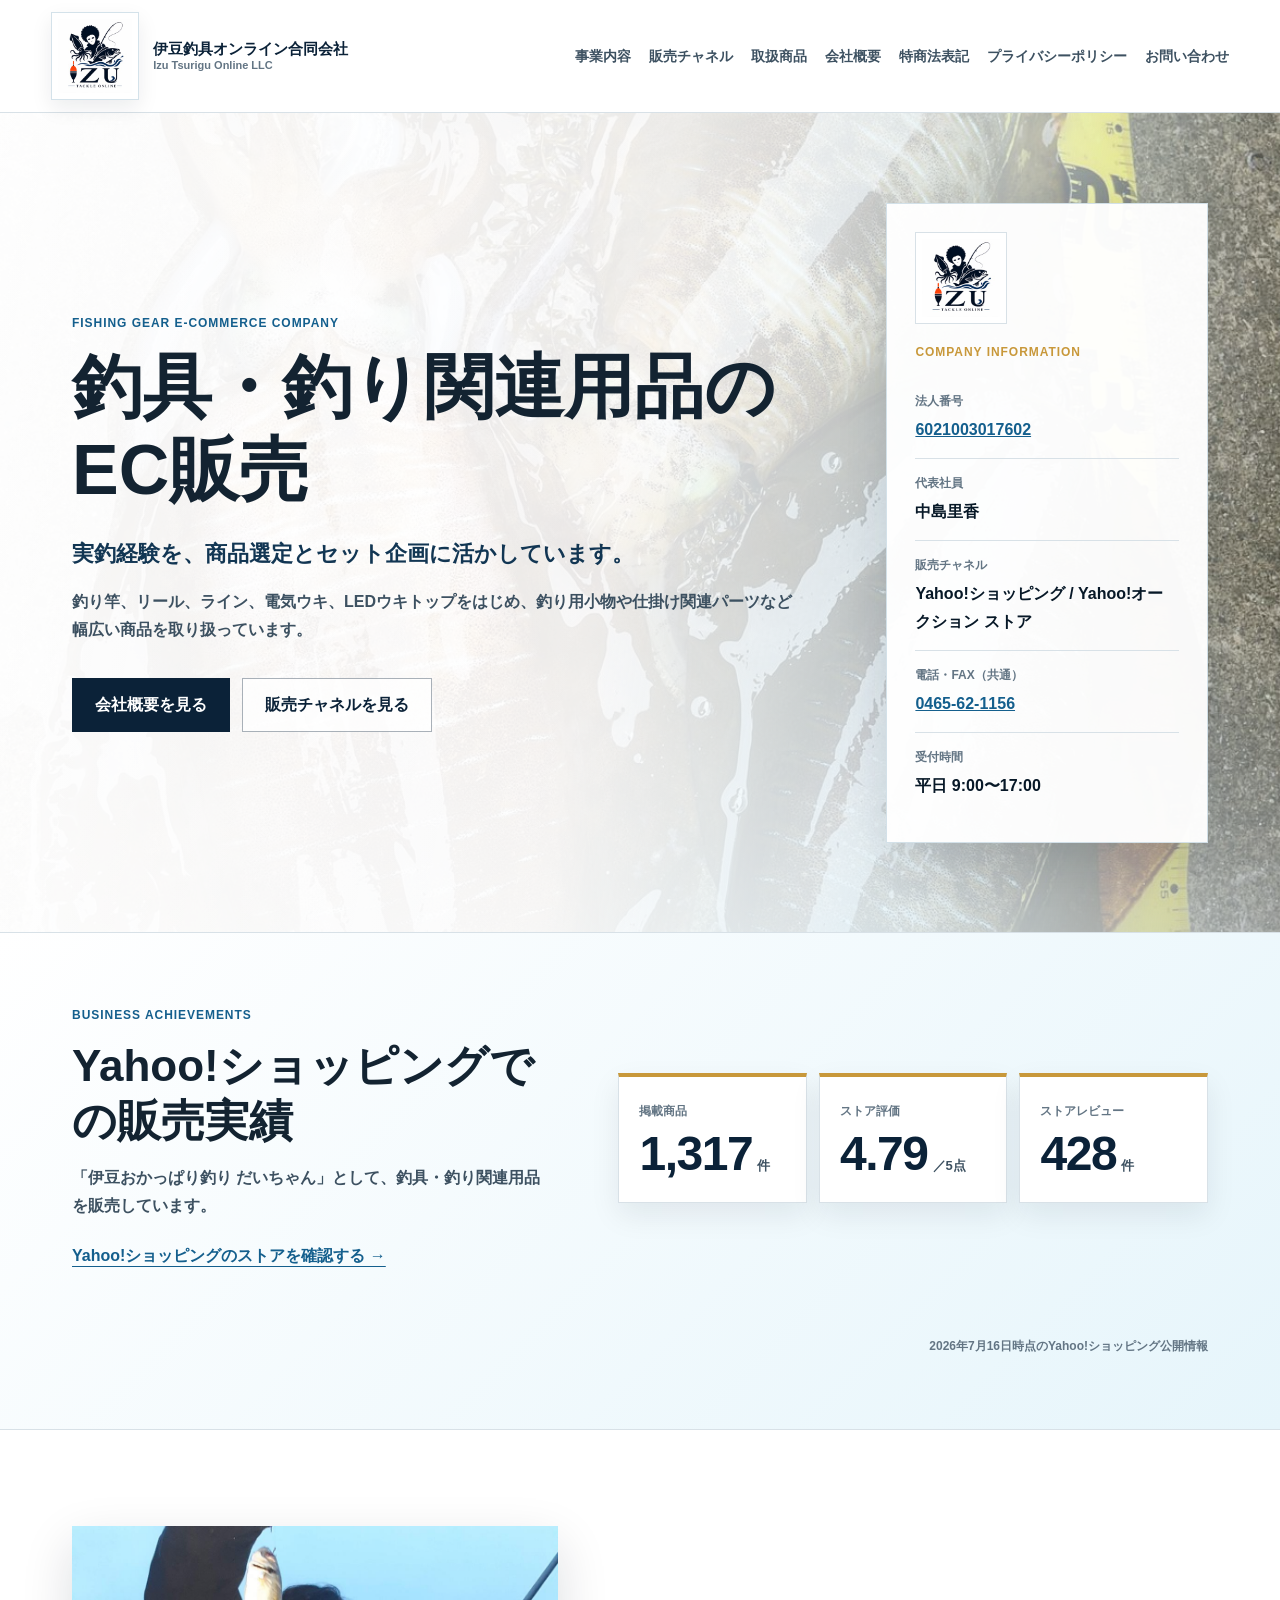
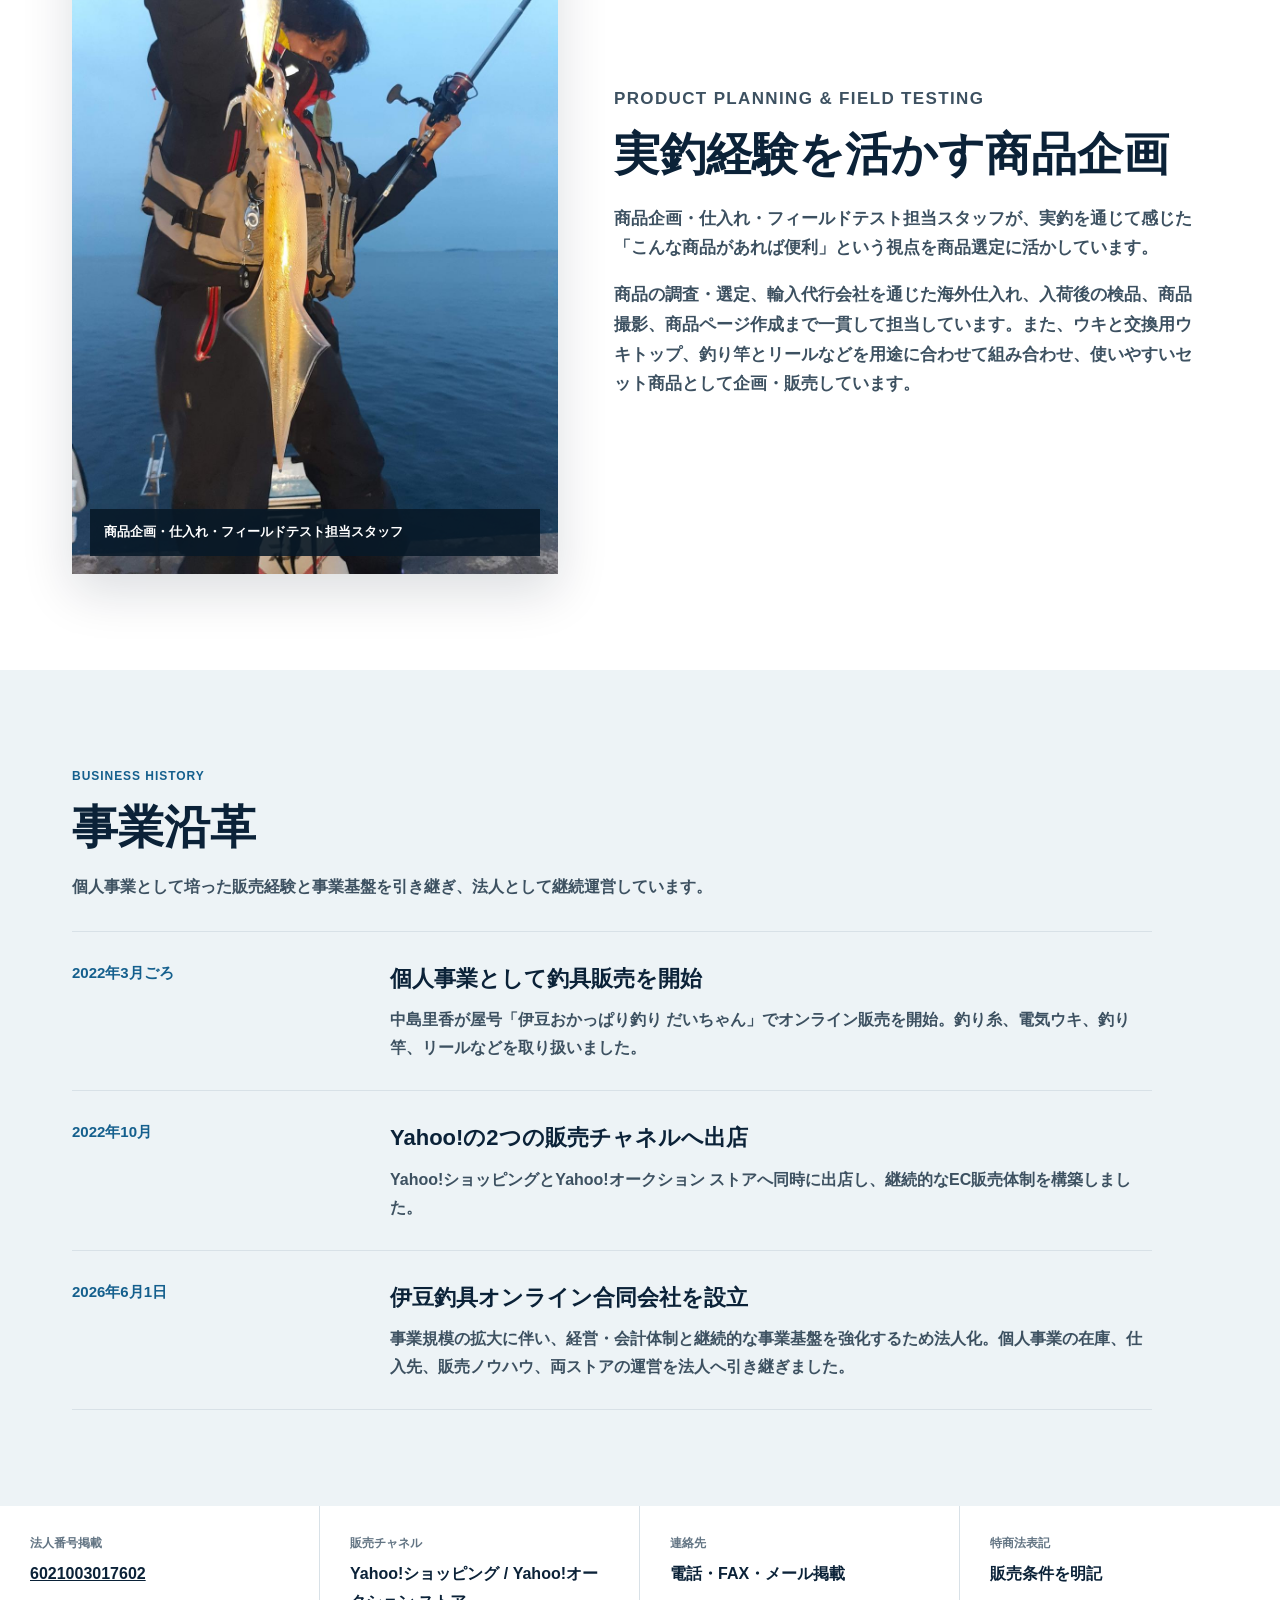
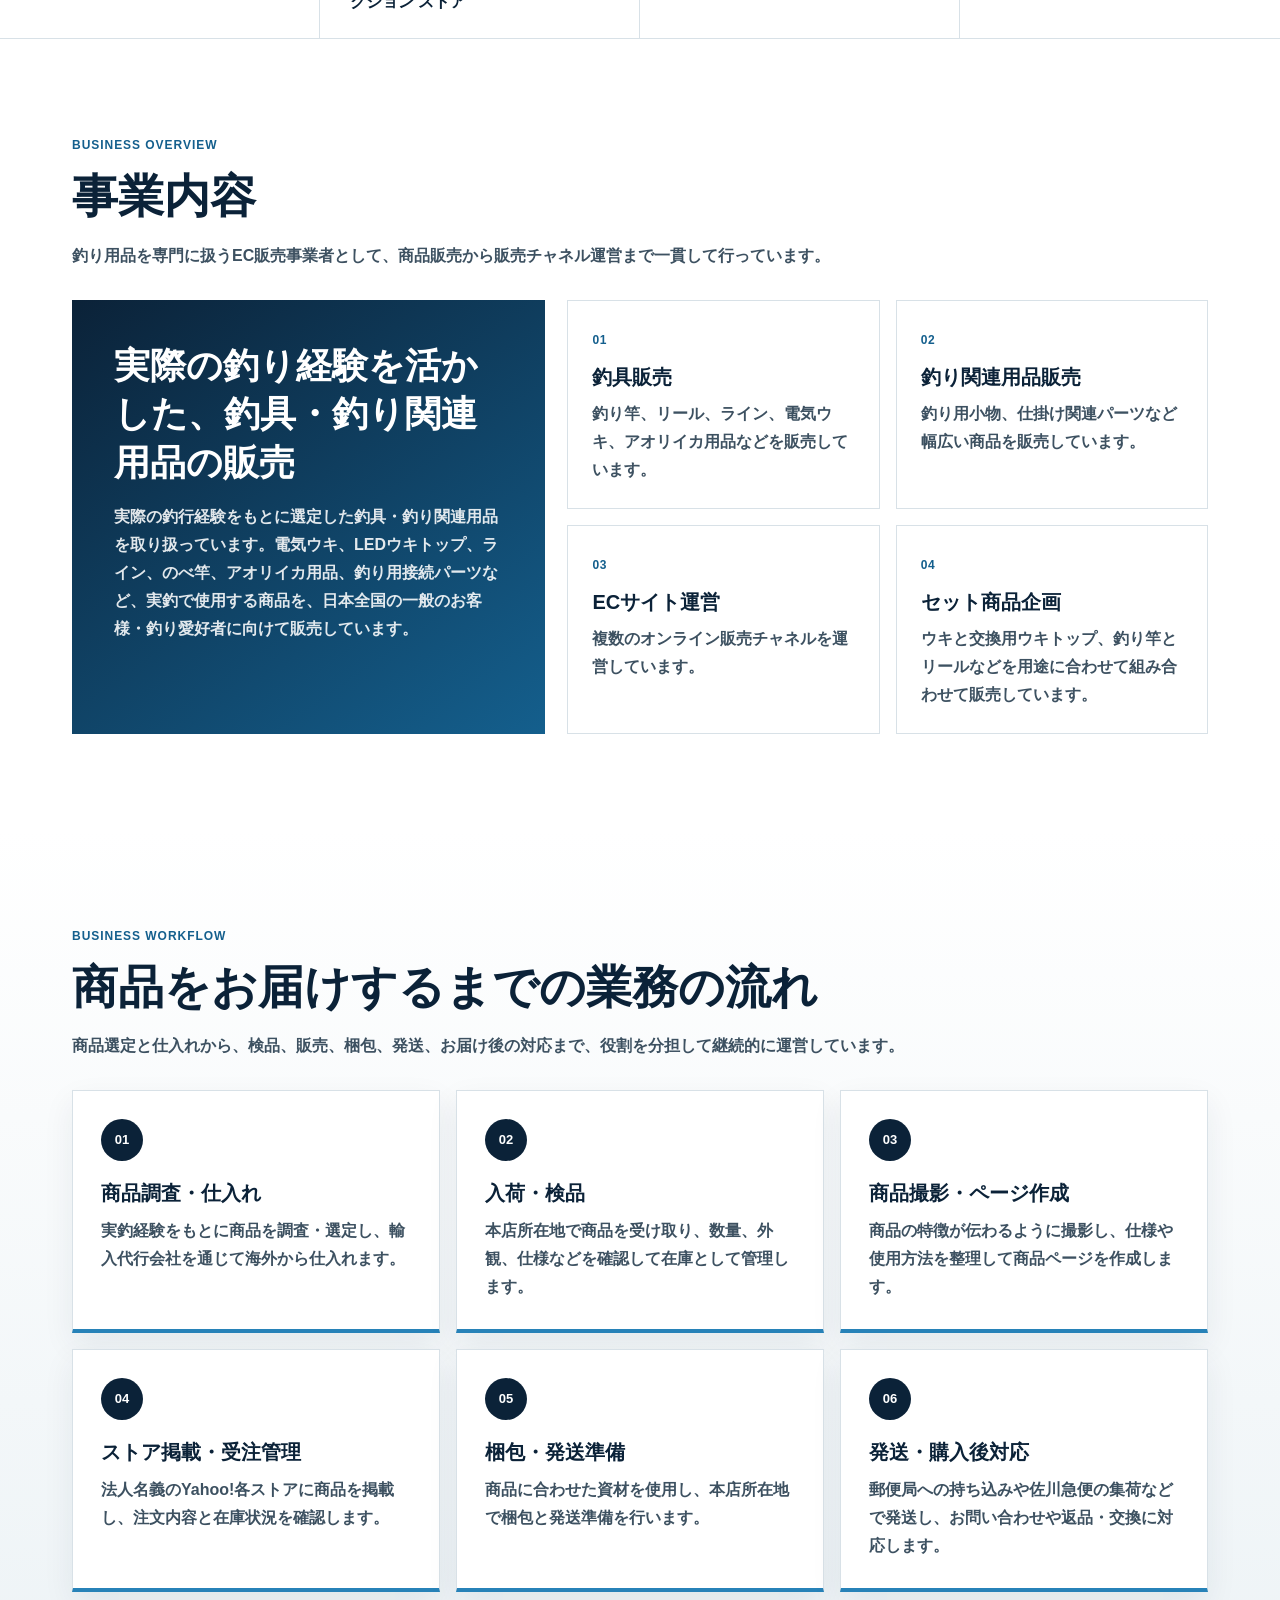
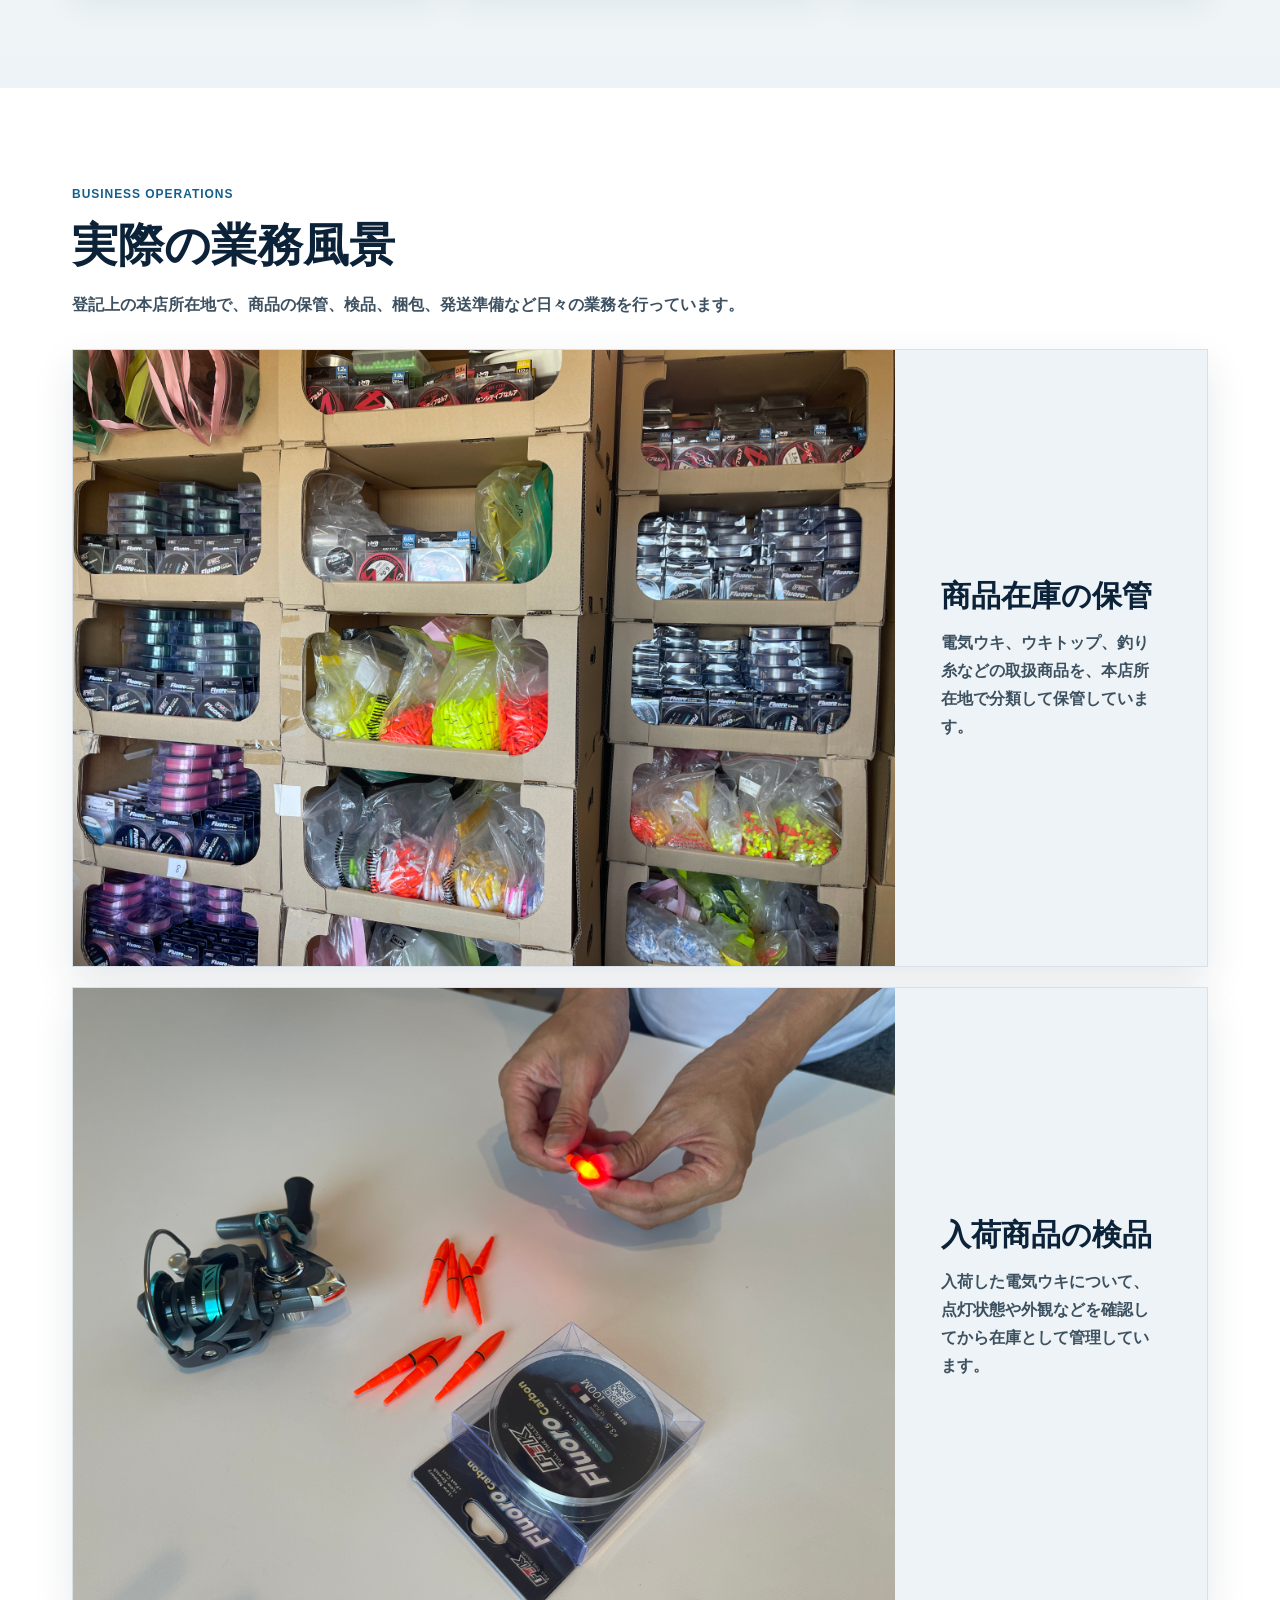
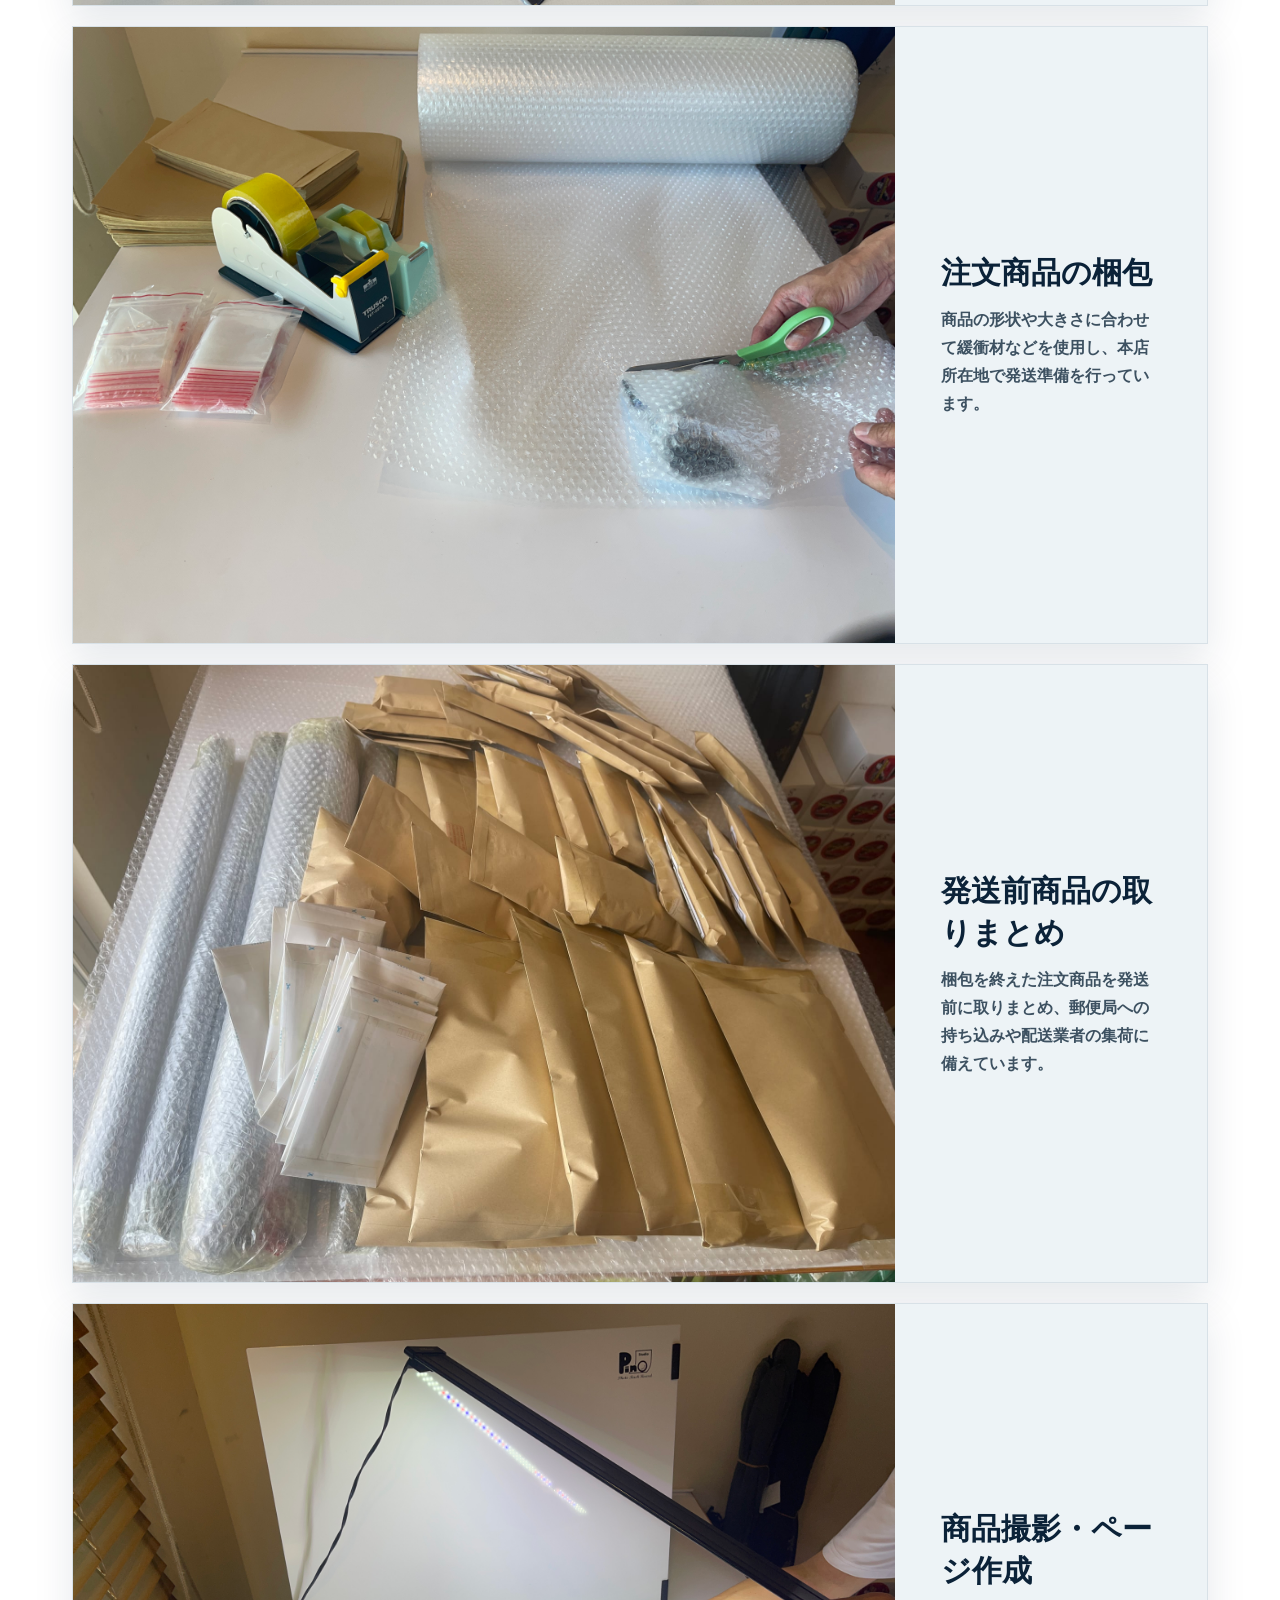
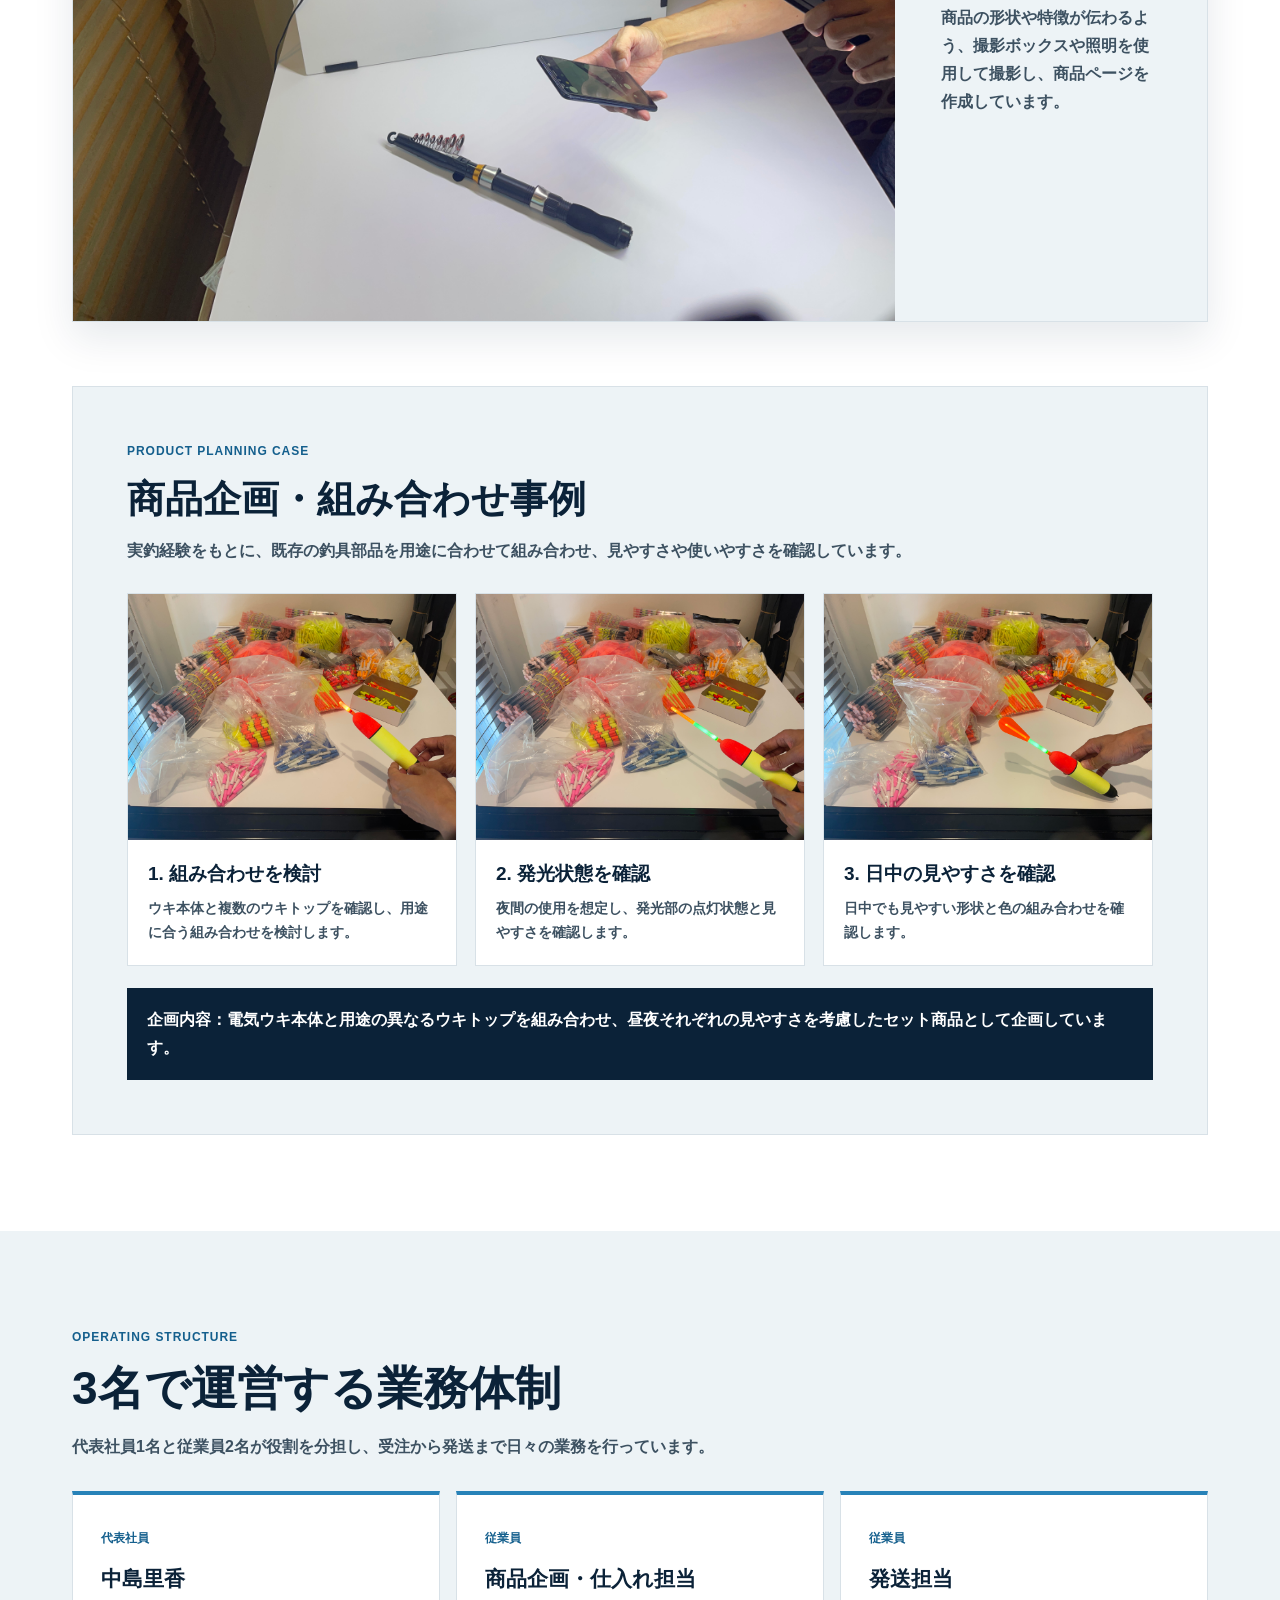
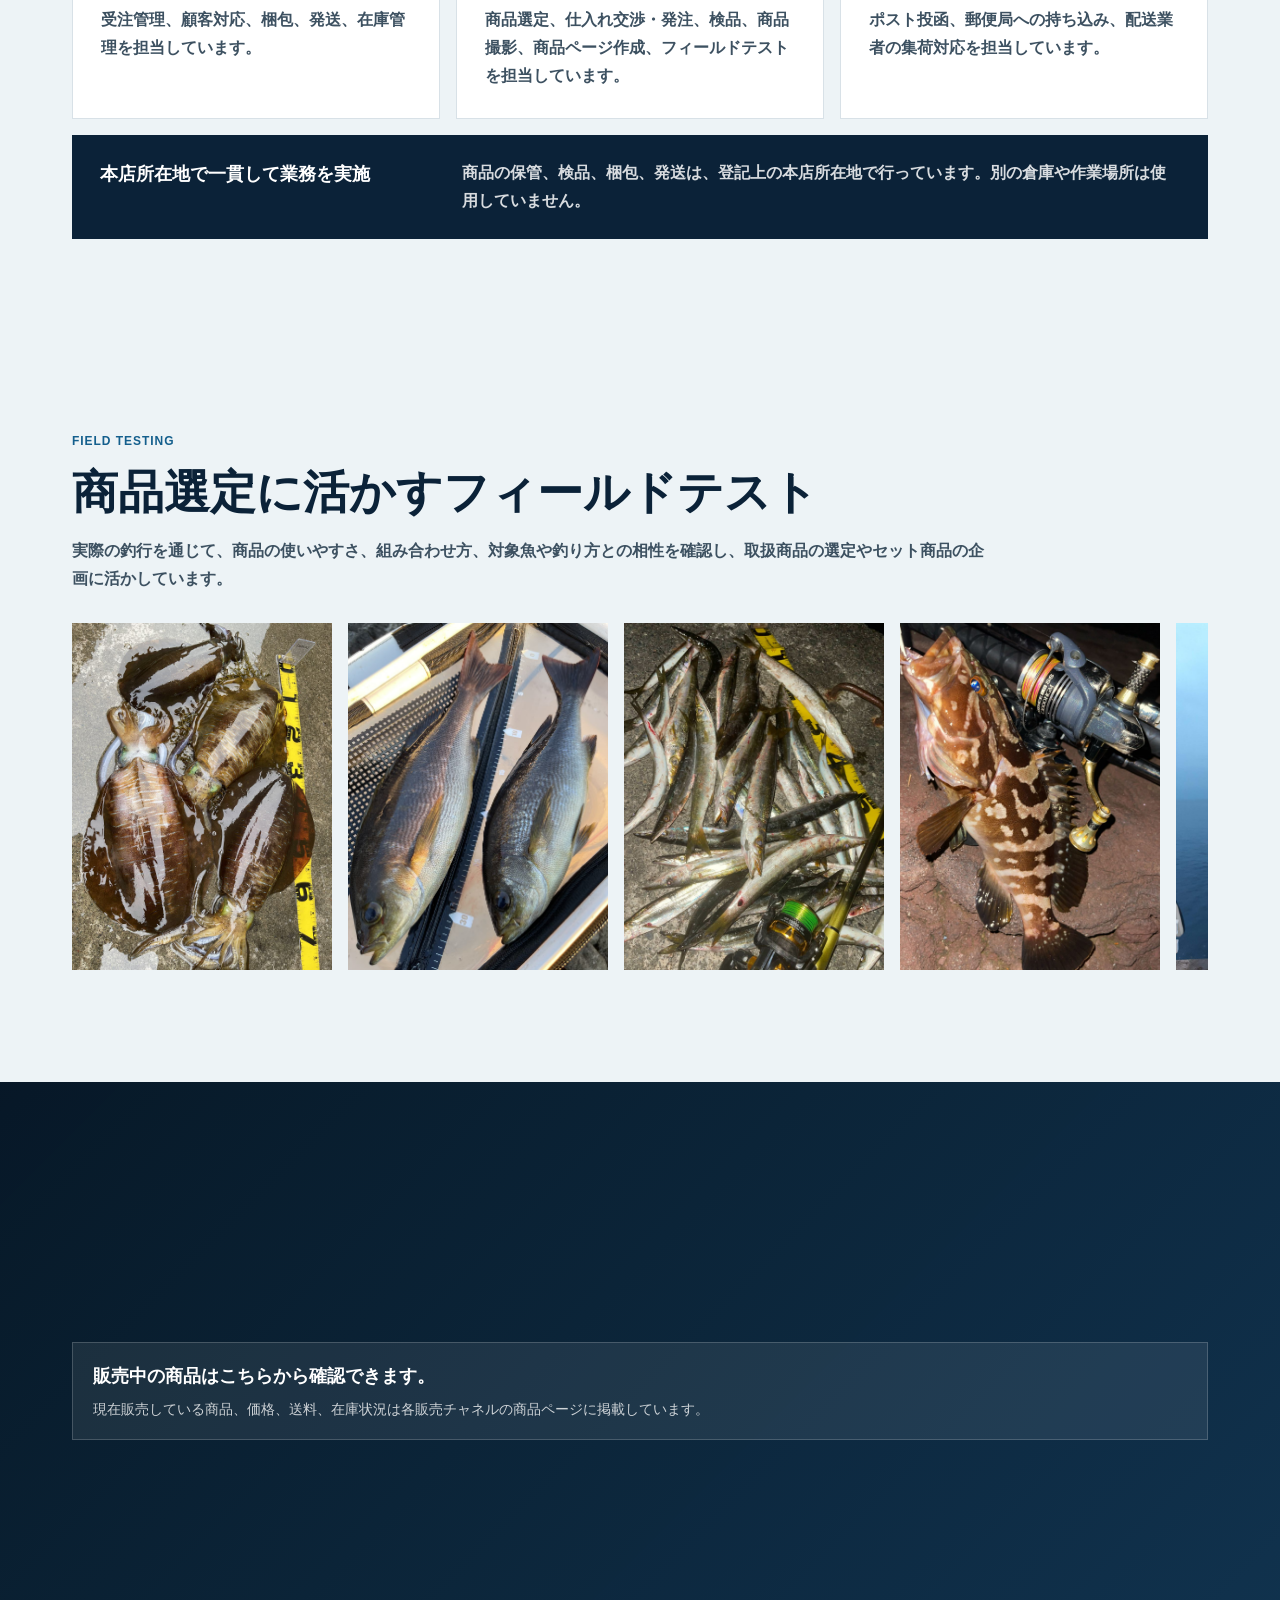
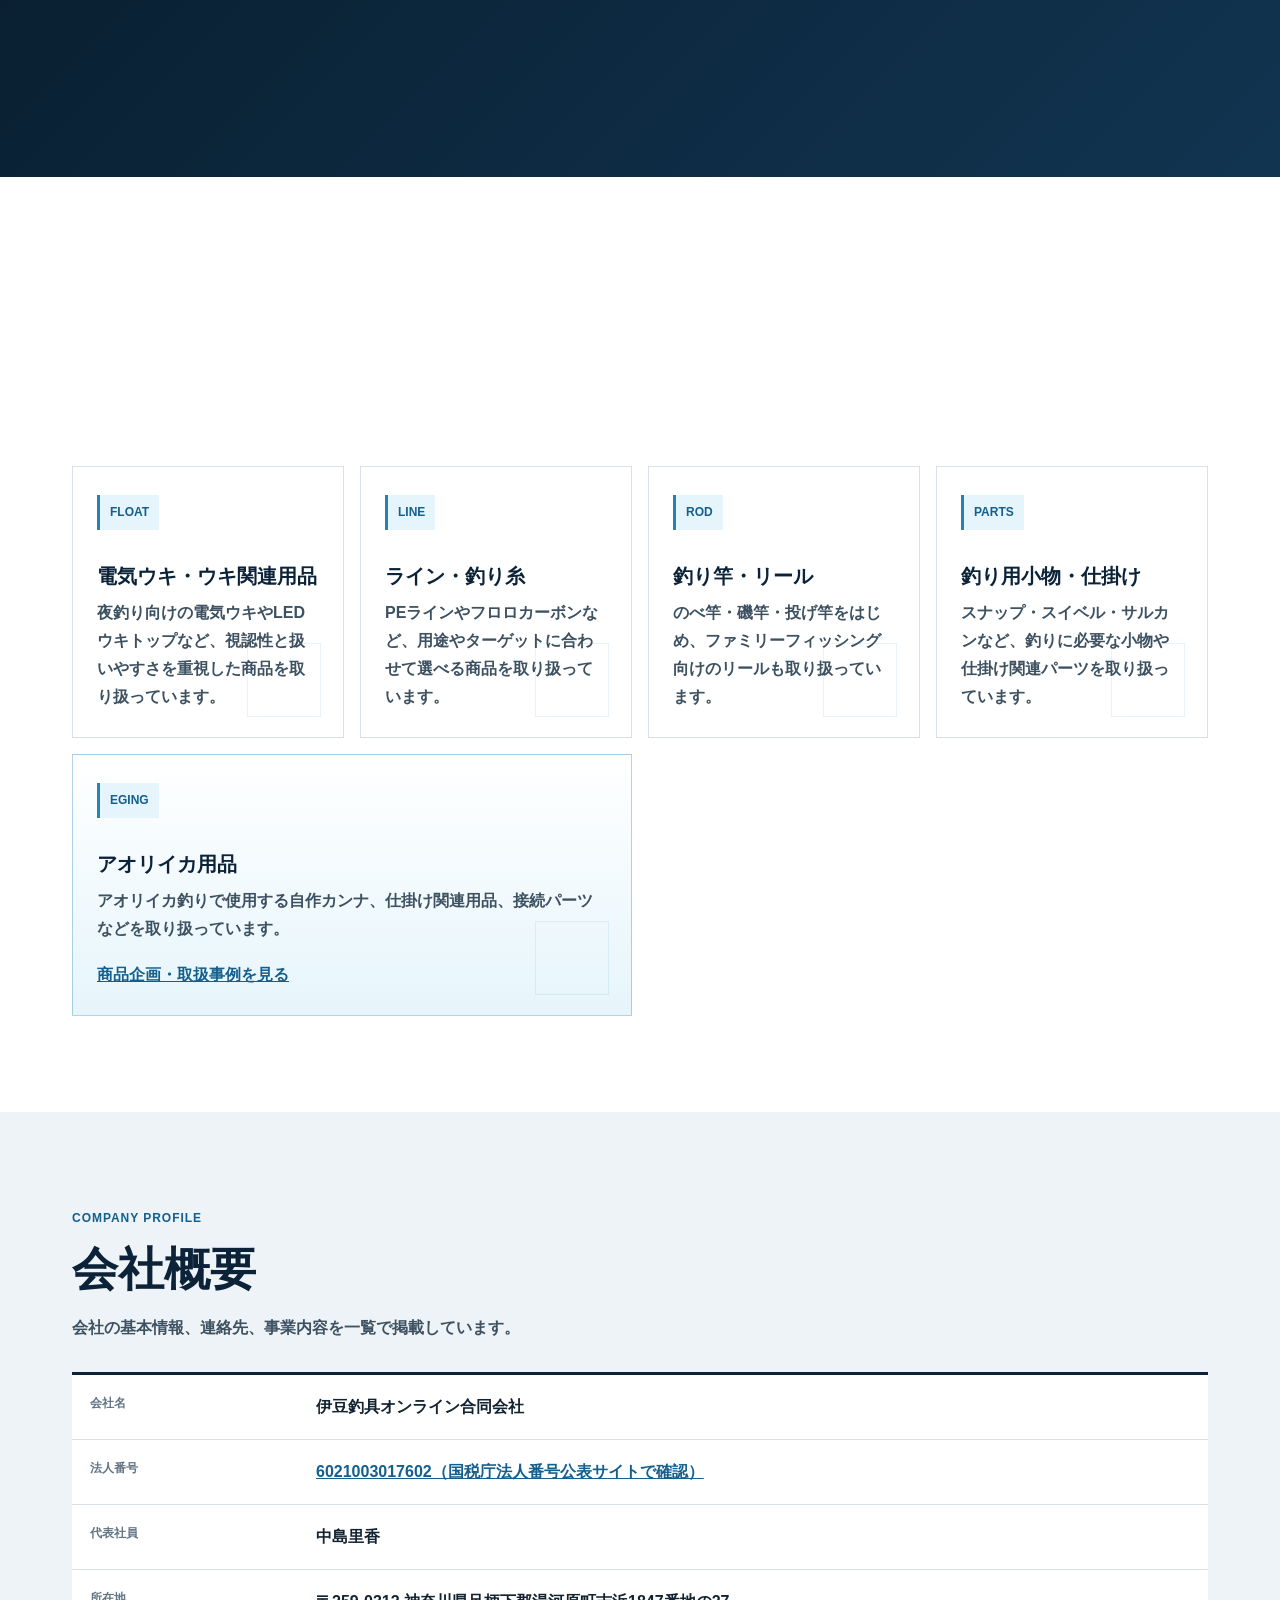
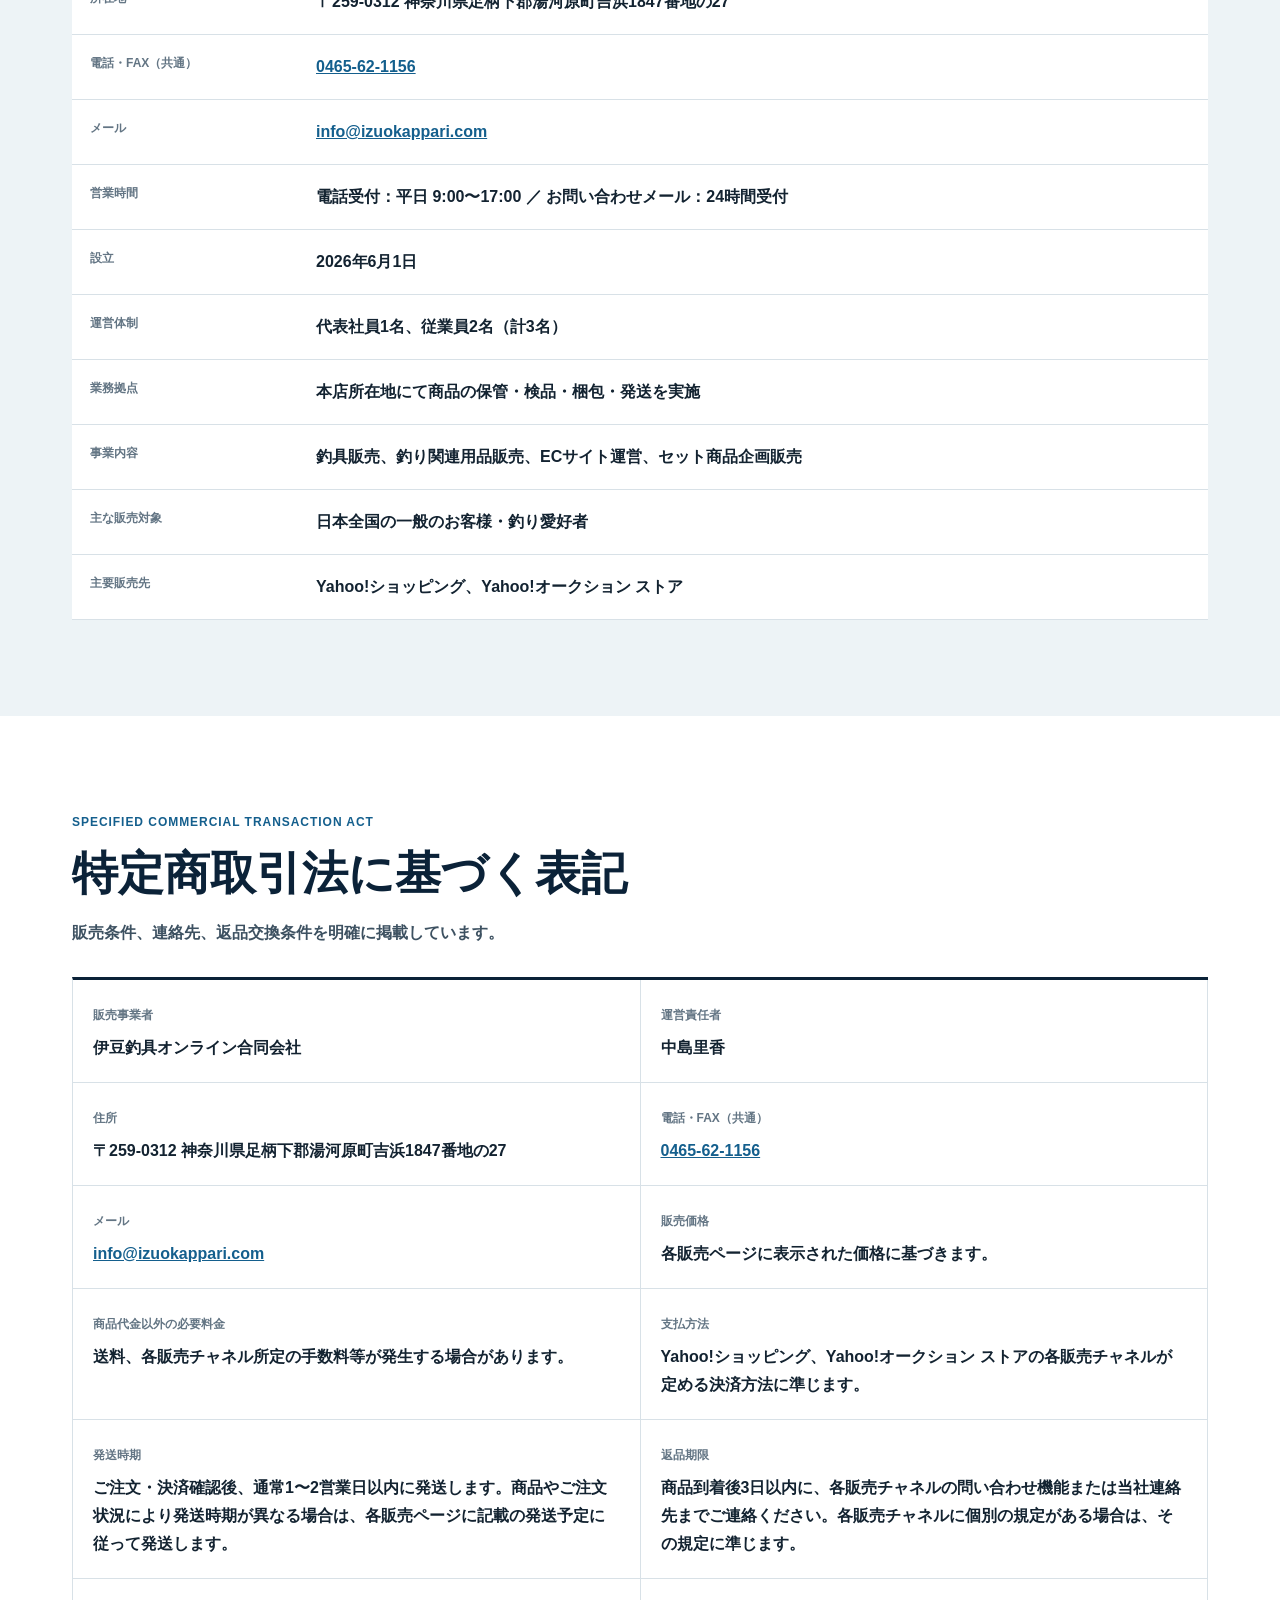
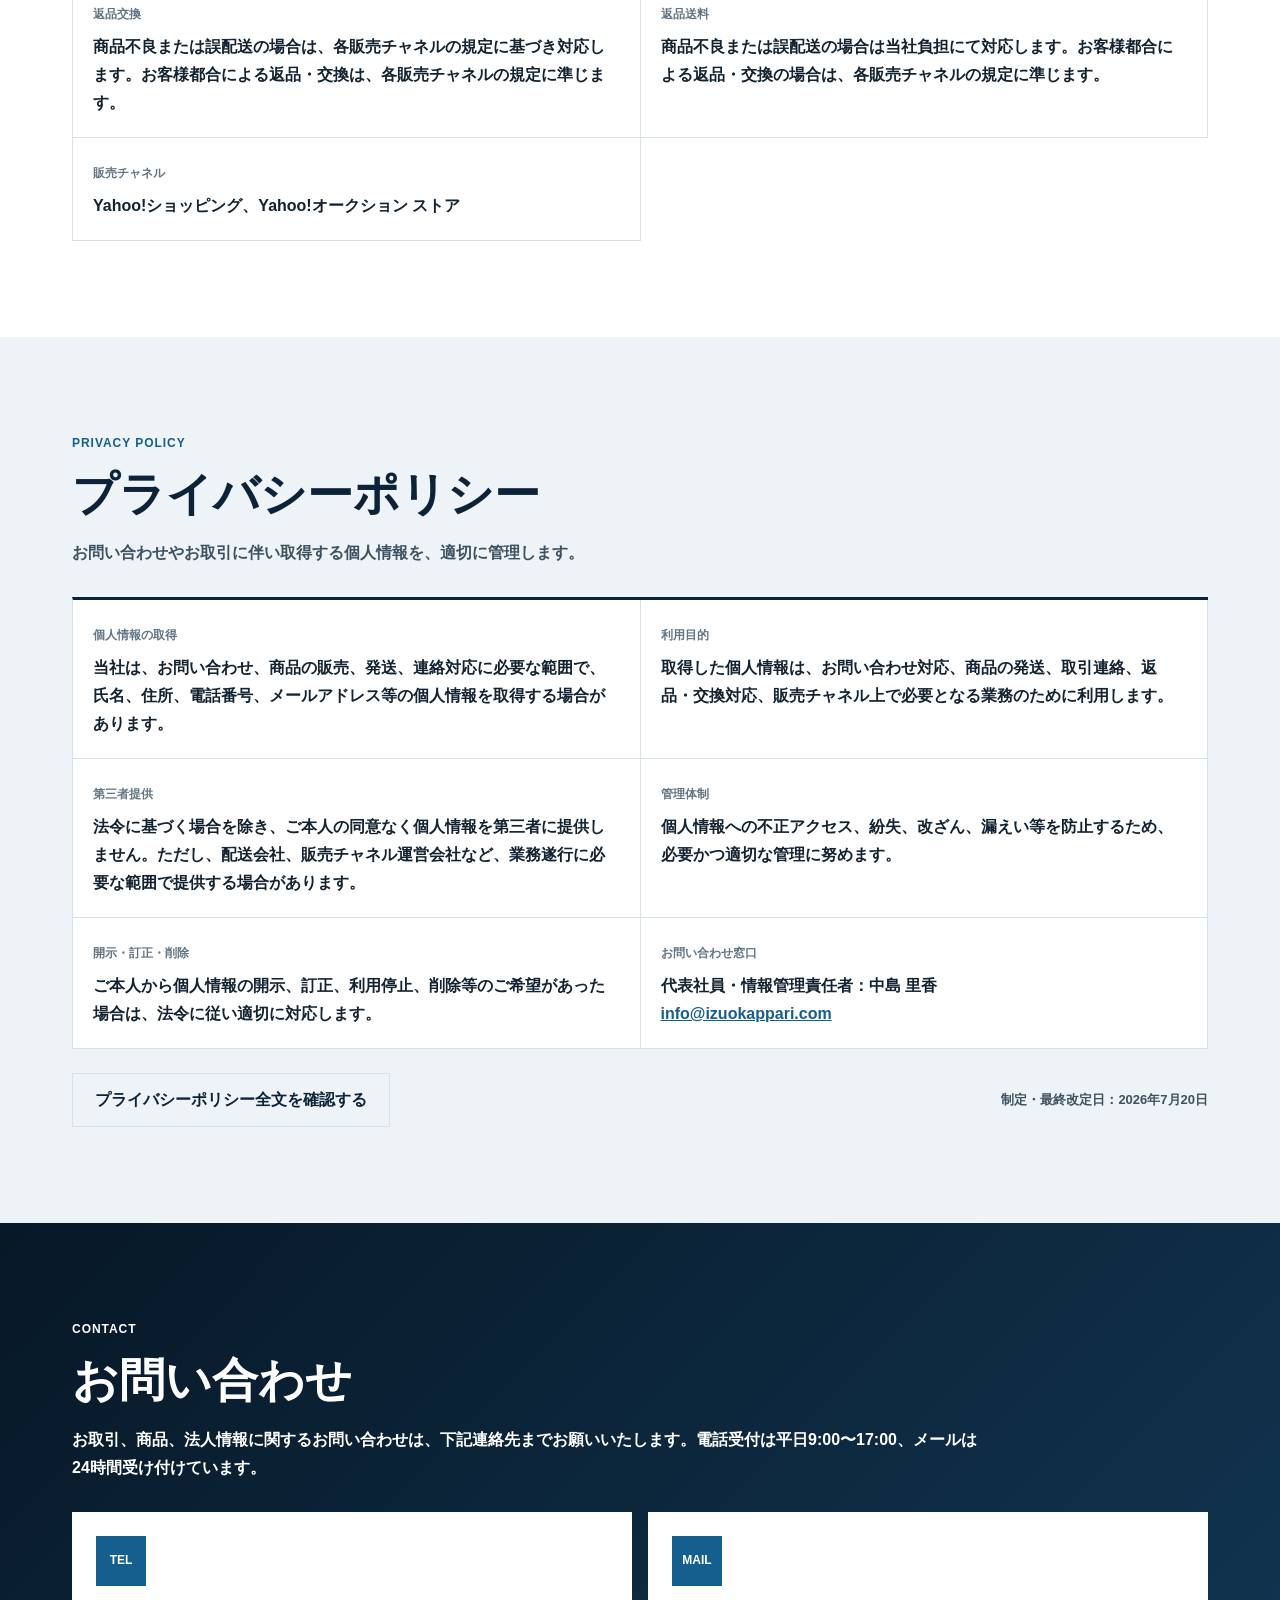
==== commit a1a033f6: "Add shipment-ready operations photo" ====
--- a/index.html
+++ b/index.html
@@ -340,6 +340,15 @@
             </figcaption>
           </figure>
           <figure class="business-photo-card">
+            <button type="button" data-lightbox="assets/business-shipping-ready.jpg" data-caption="梱包を終えた注文商品の発送前準備" aria-label="発送前に取りまとめた注文商品を拡大して見る">
+              <img src="assets/business-shipping-ready.jpg" alt="本店所在地で梱包を終え、発送前に取りまとめた複数の注文商品" loading="lazy">
+            </button>
+            <figcaption>
+              <strong>発送前商品の取りまとめ</strong>
+              <span>梱包を終えた注文商品を発送前に取りまとめ、郵便局への持ち込みや配送業者の集荷に備えています。</span>
+            </figcaption>
+          </figure>
+          <figure class="business-photo-card">
             <button type="button" data-lightbox="assets/business-product-photography.jpg" data-caption="撮影機材を使用した商品撮影作業" aria-label="商品撮影作業を拡大して見る">
               <img src="assets/business-product-photography.jpg" alt="撮影ボックスと照明を使用して釣り竿を撮影している作業" loading="lazy">
             </button>
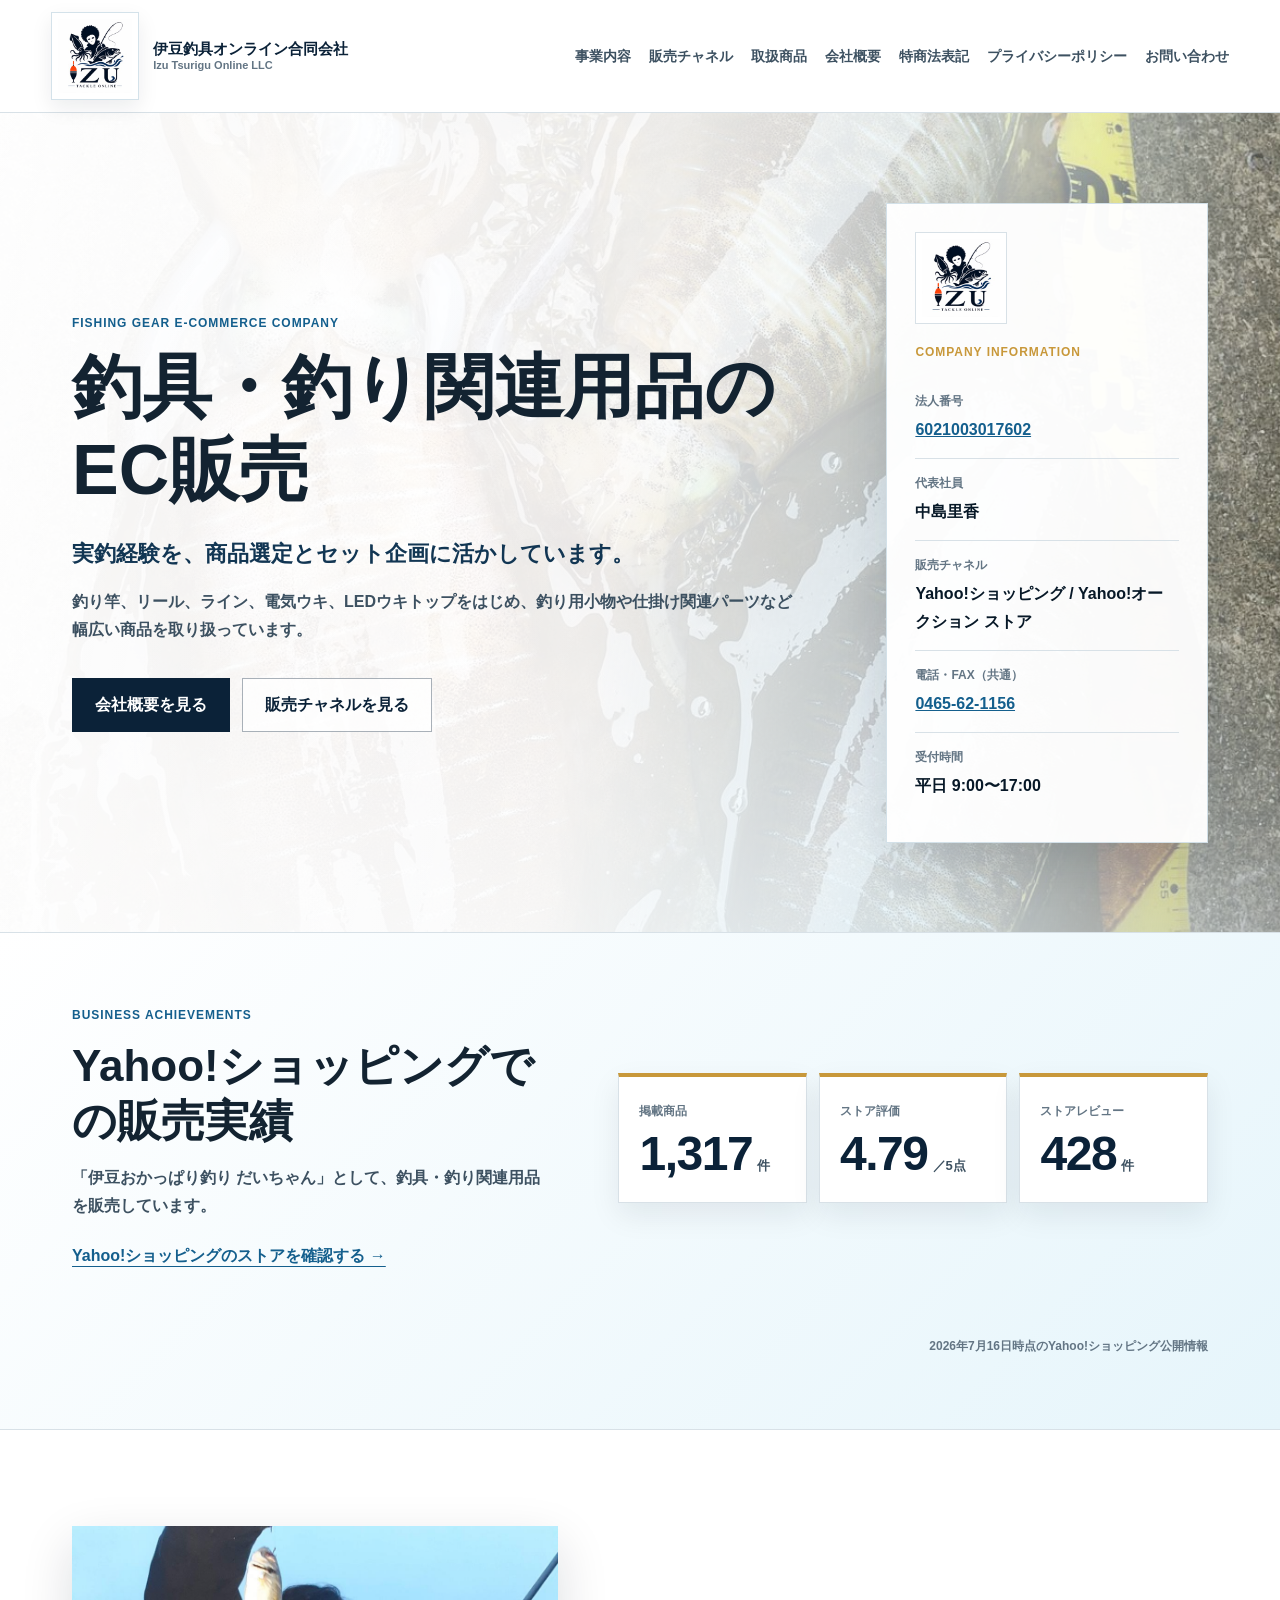
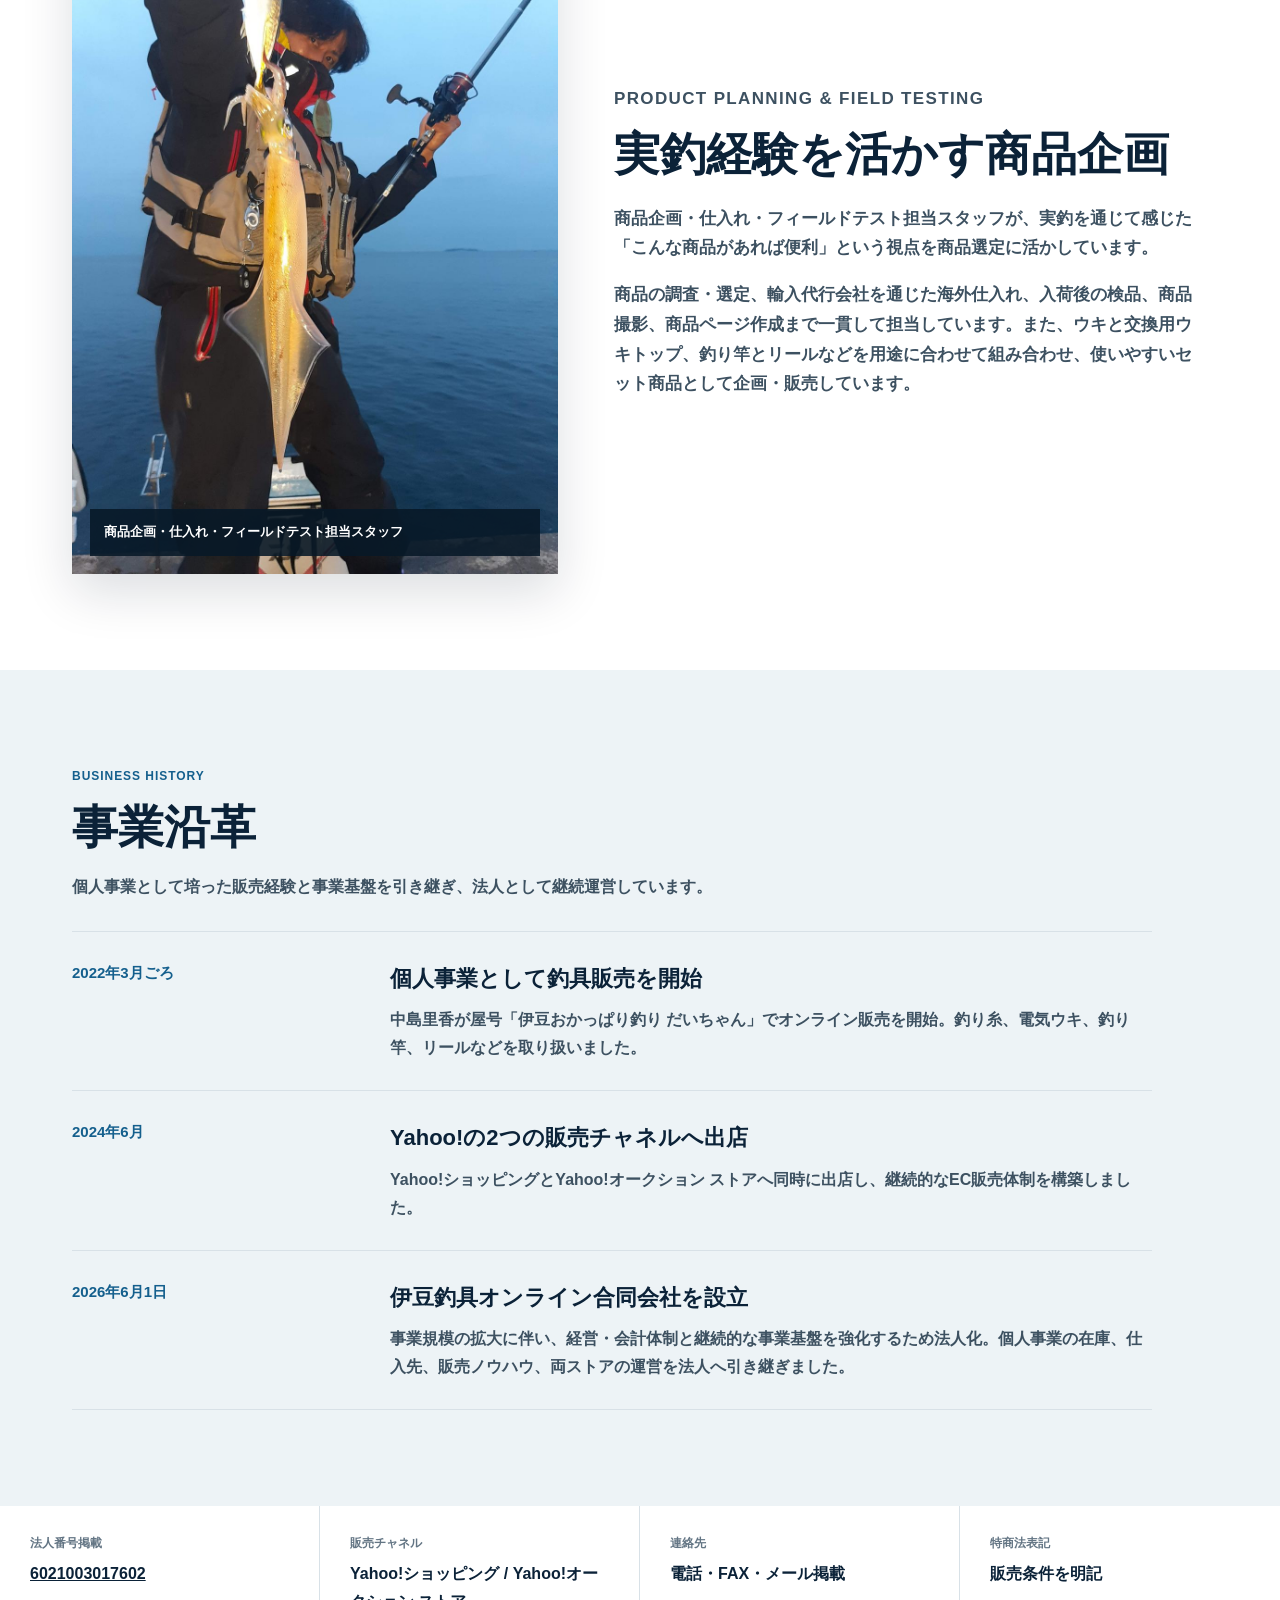
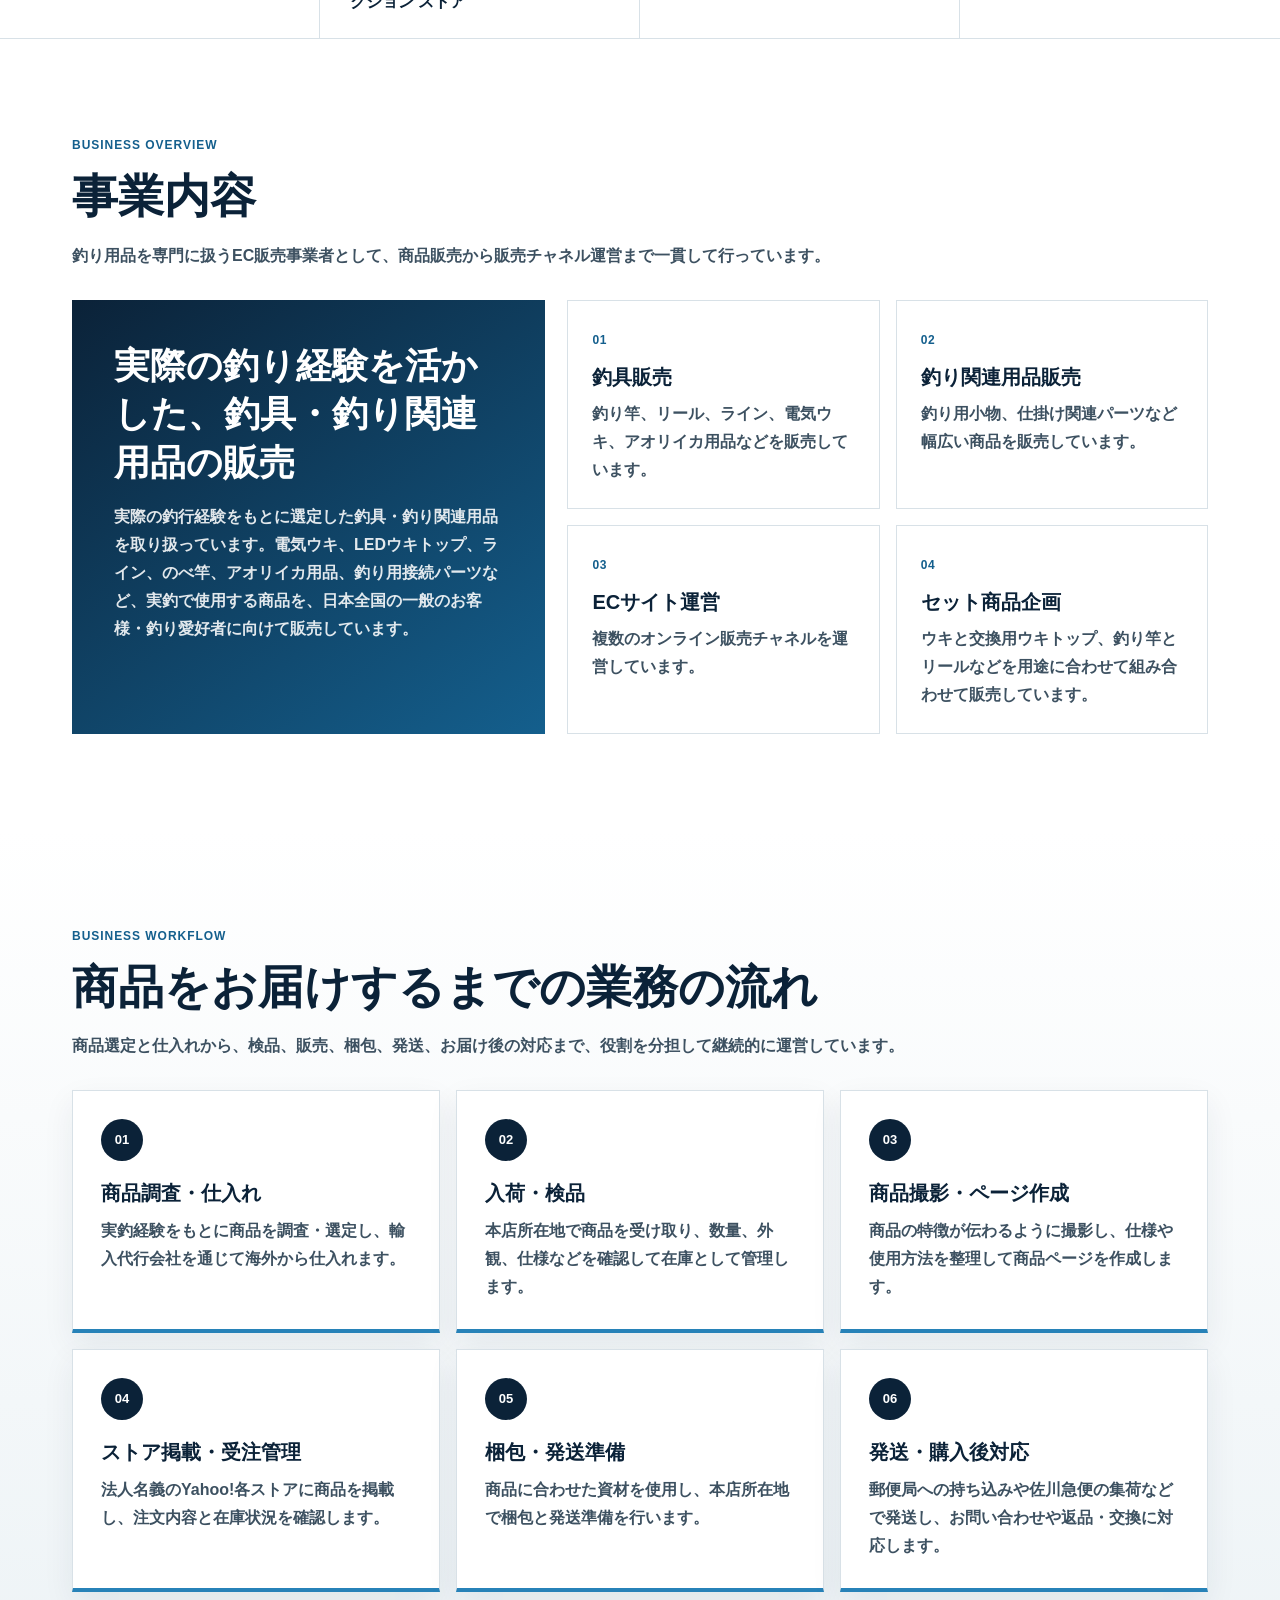
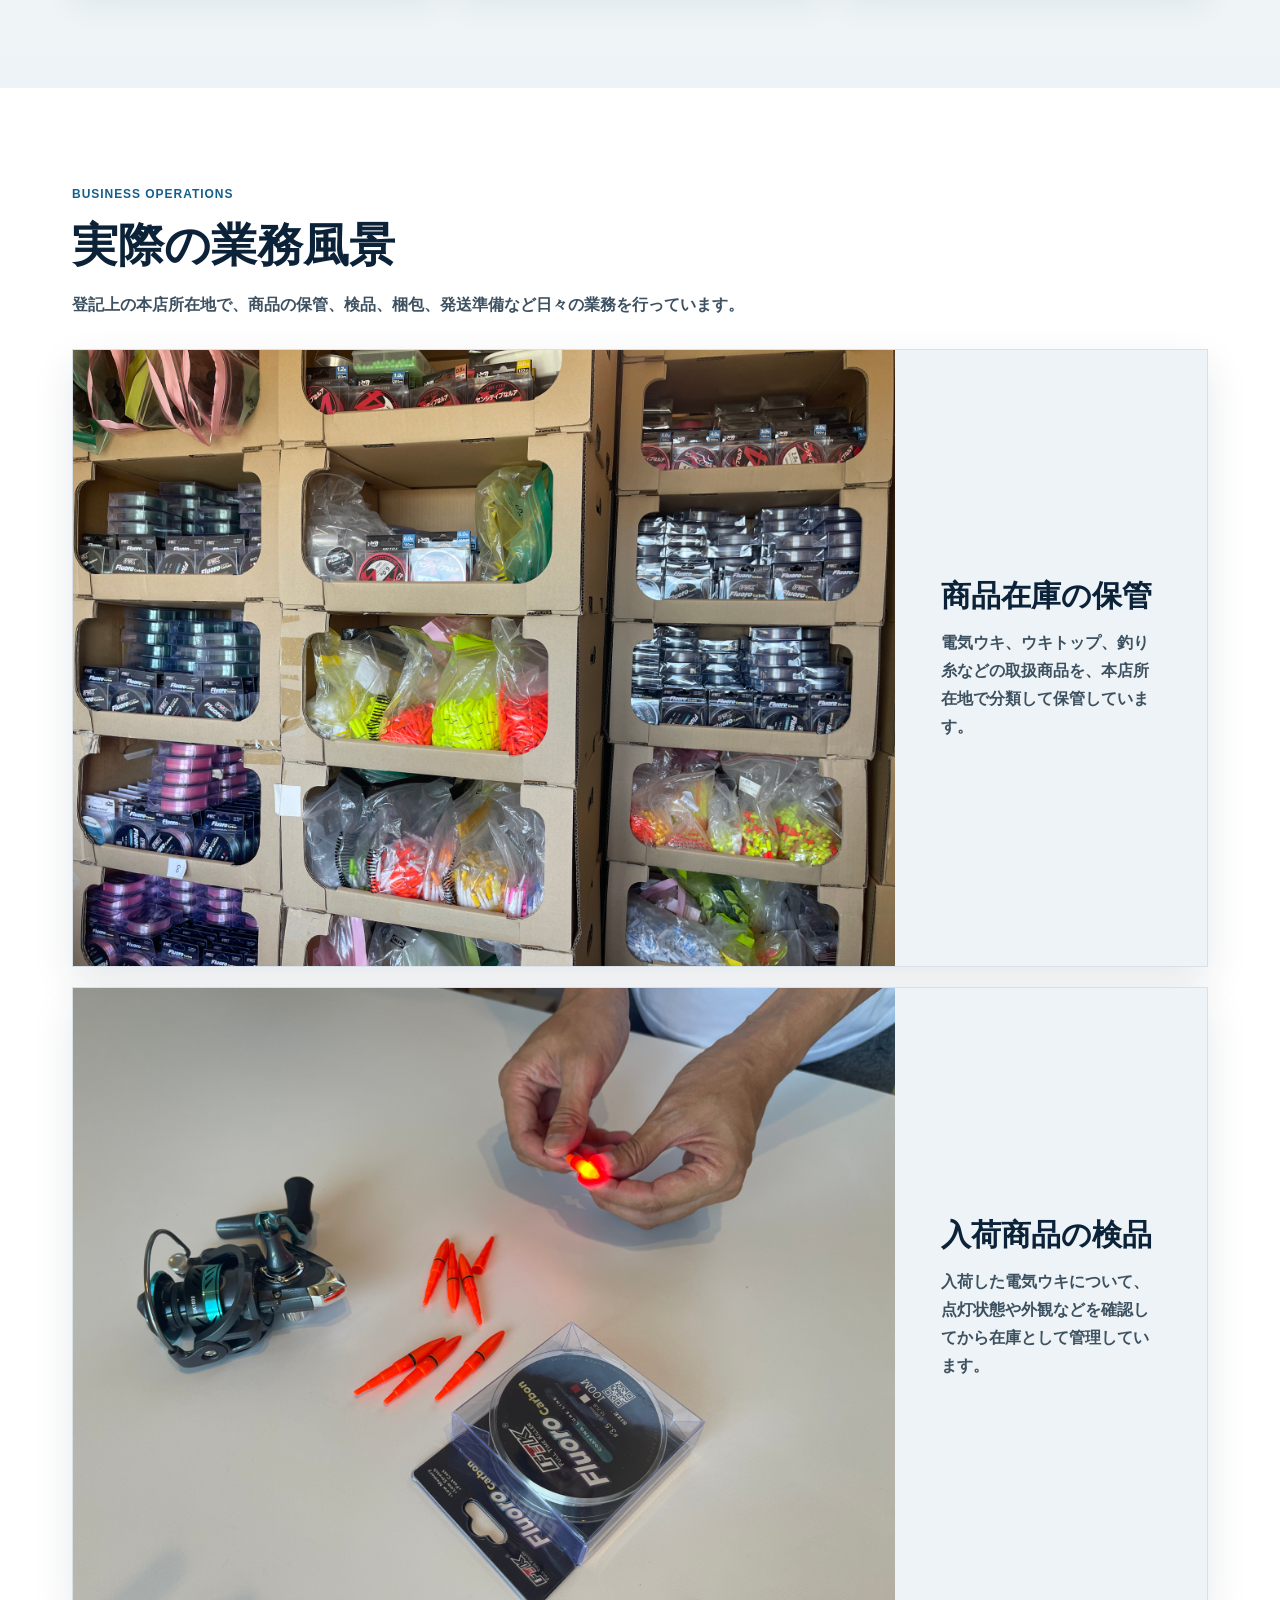
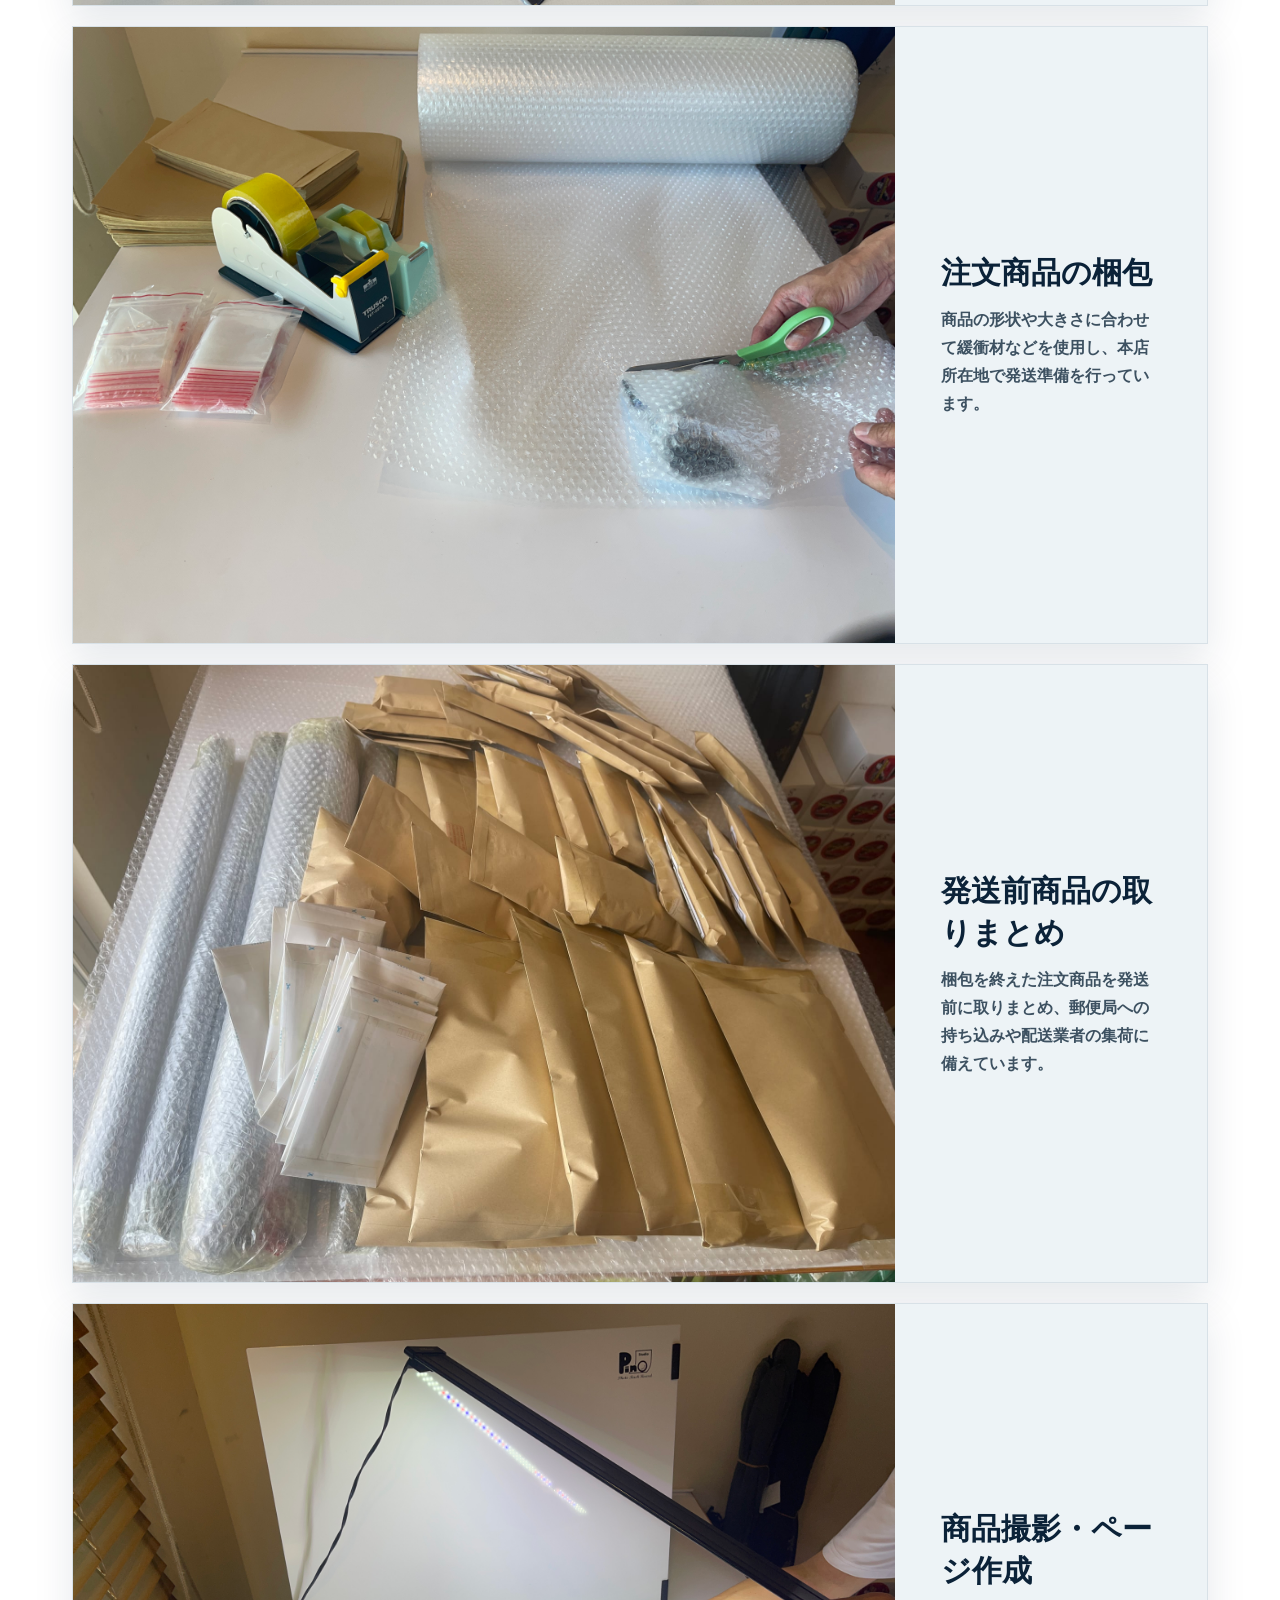
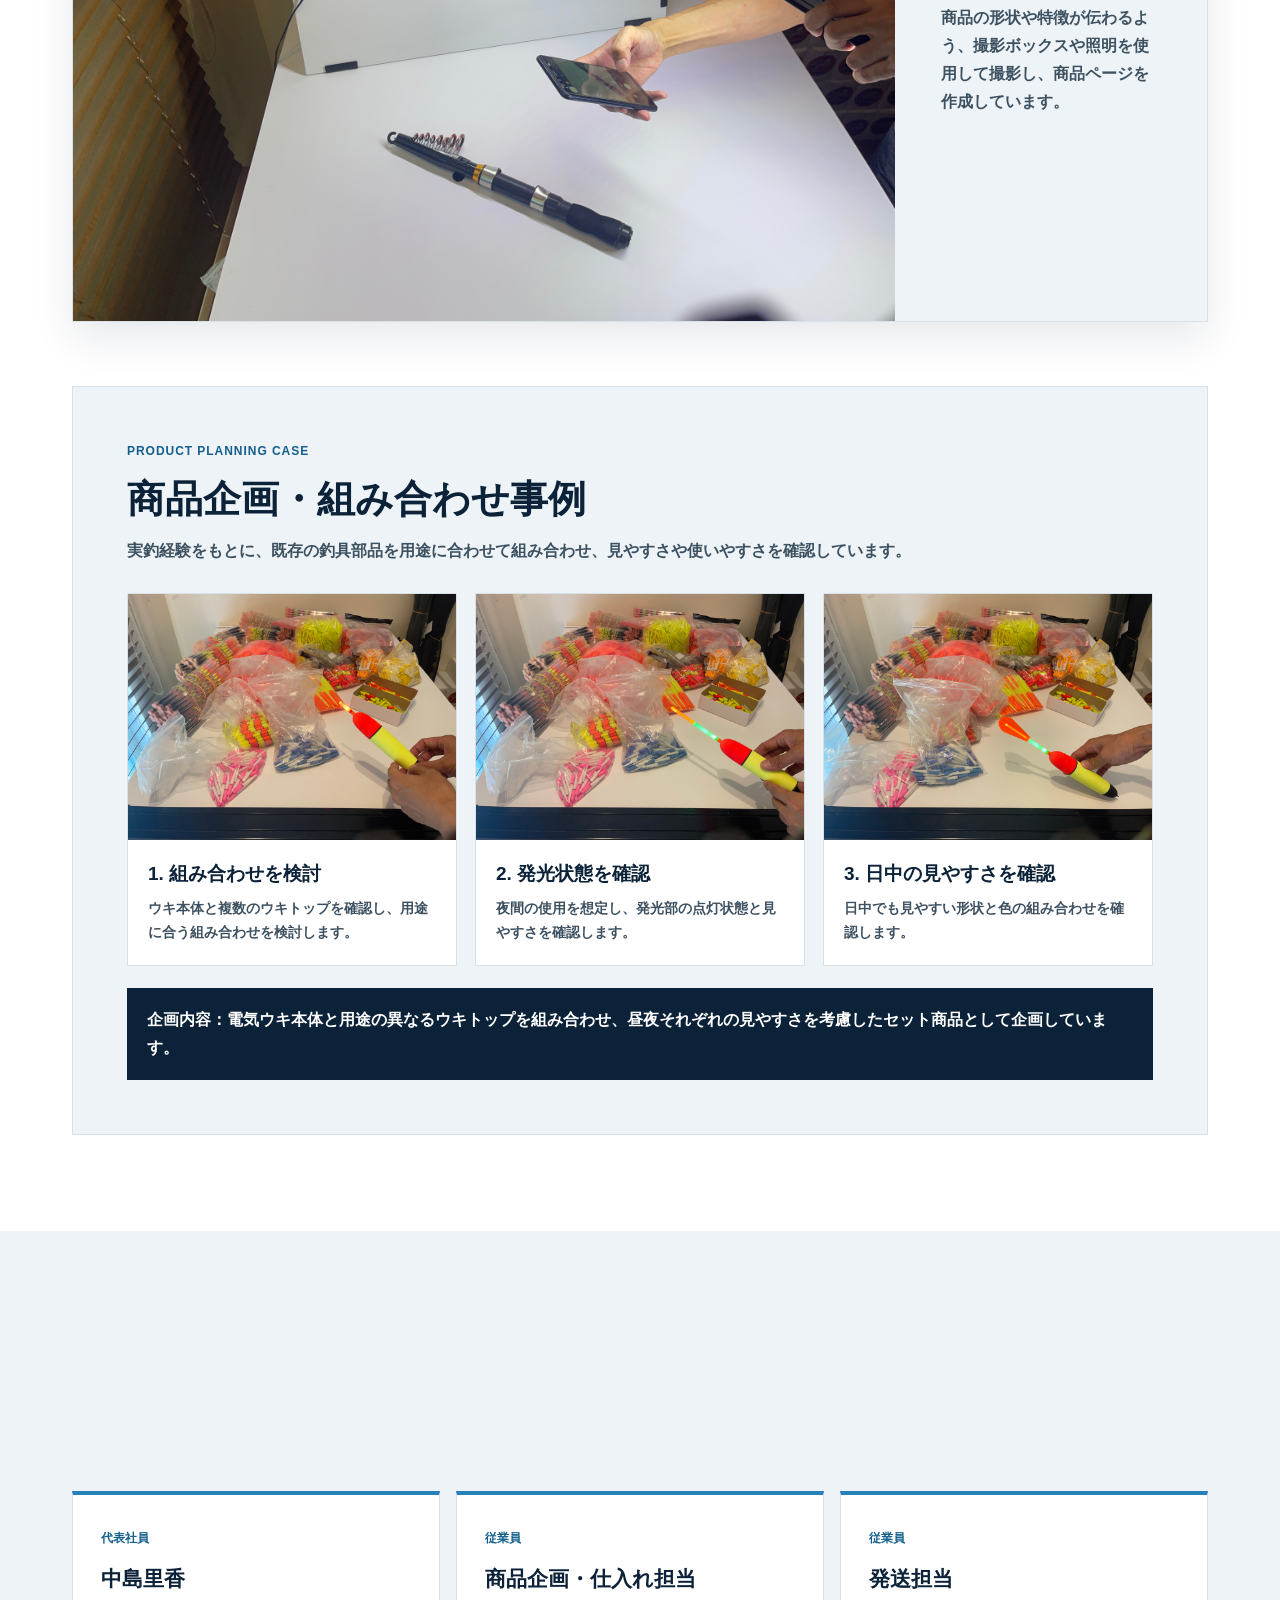
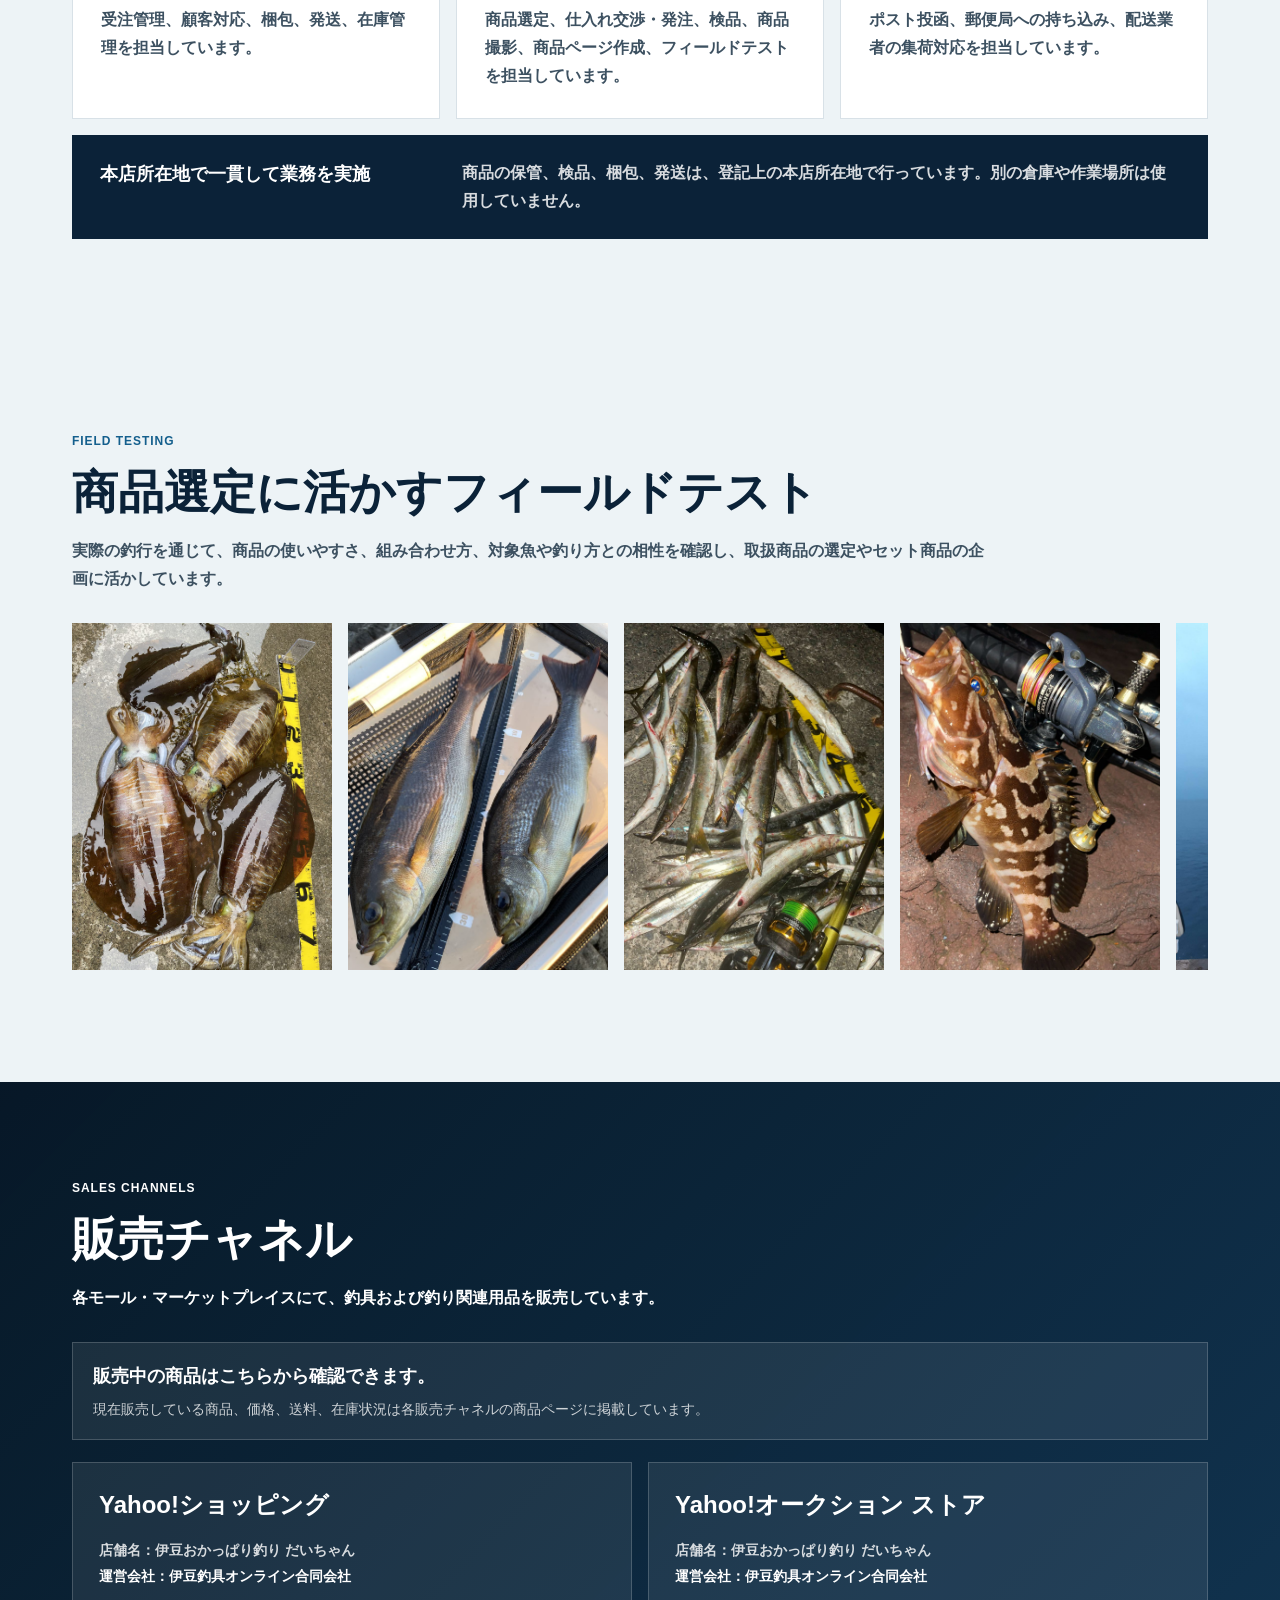
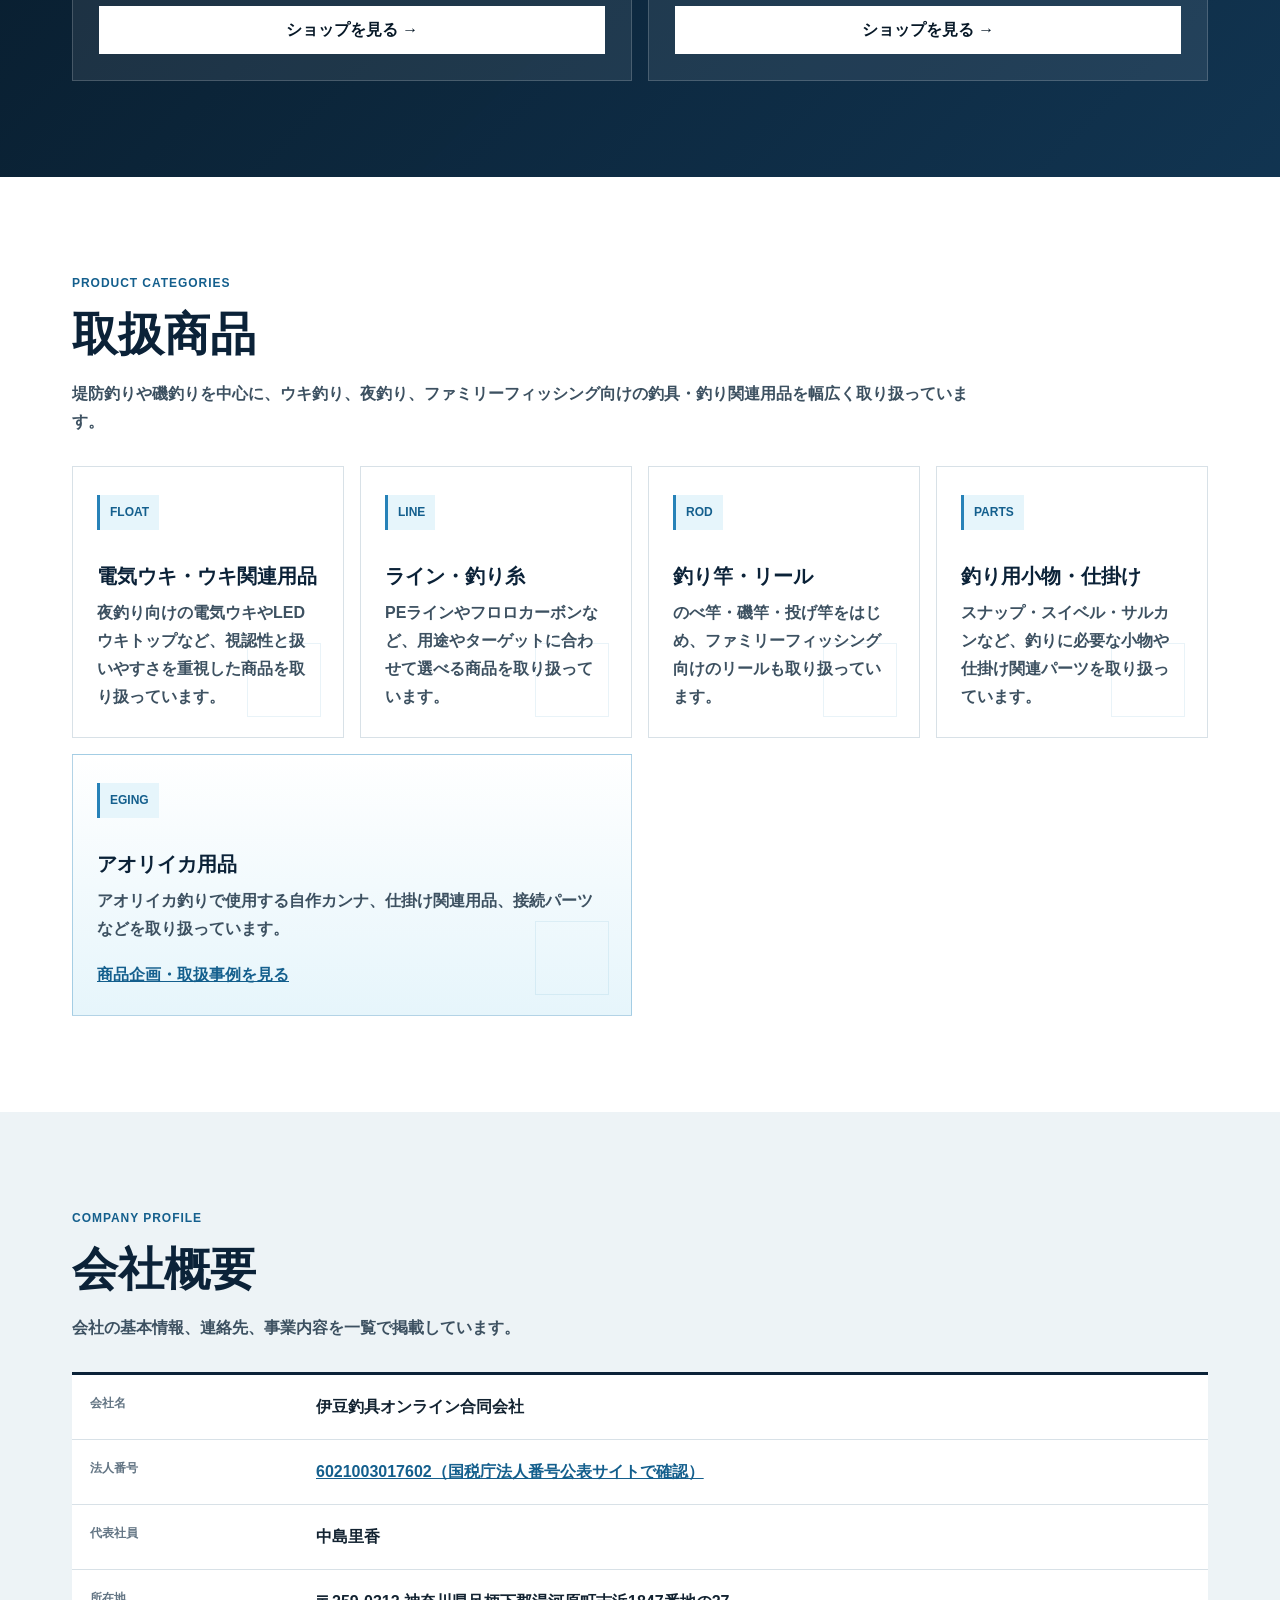
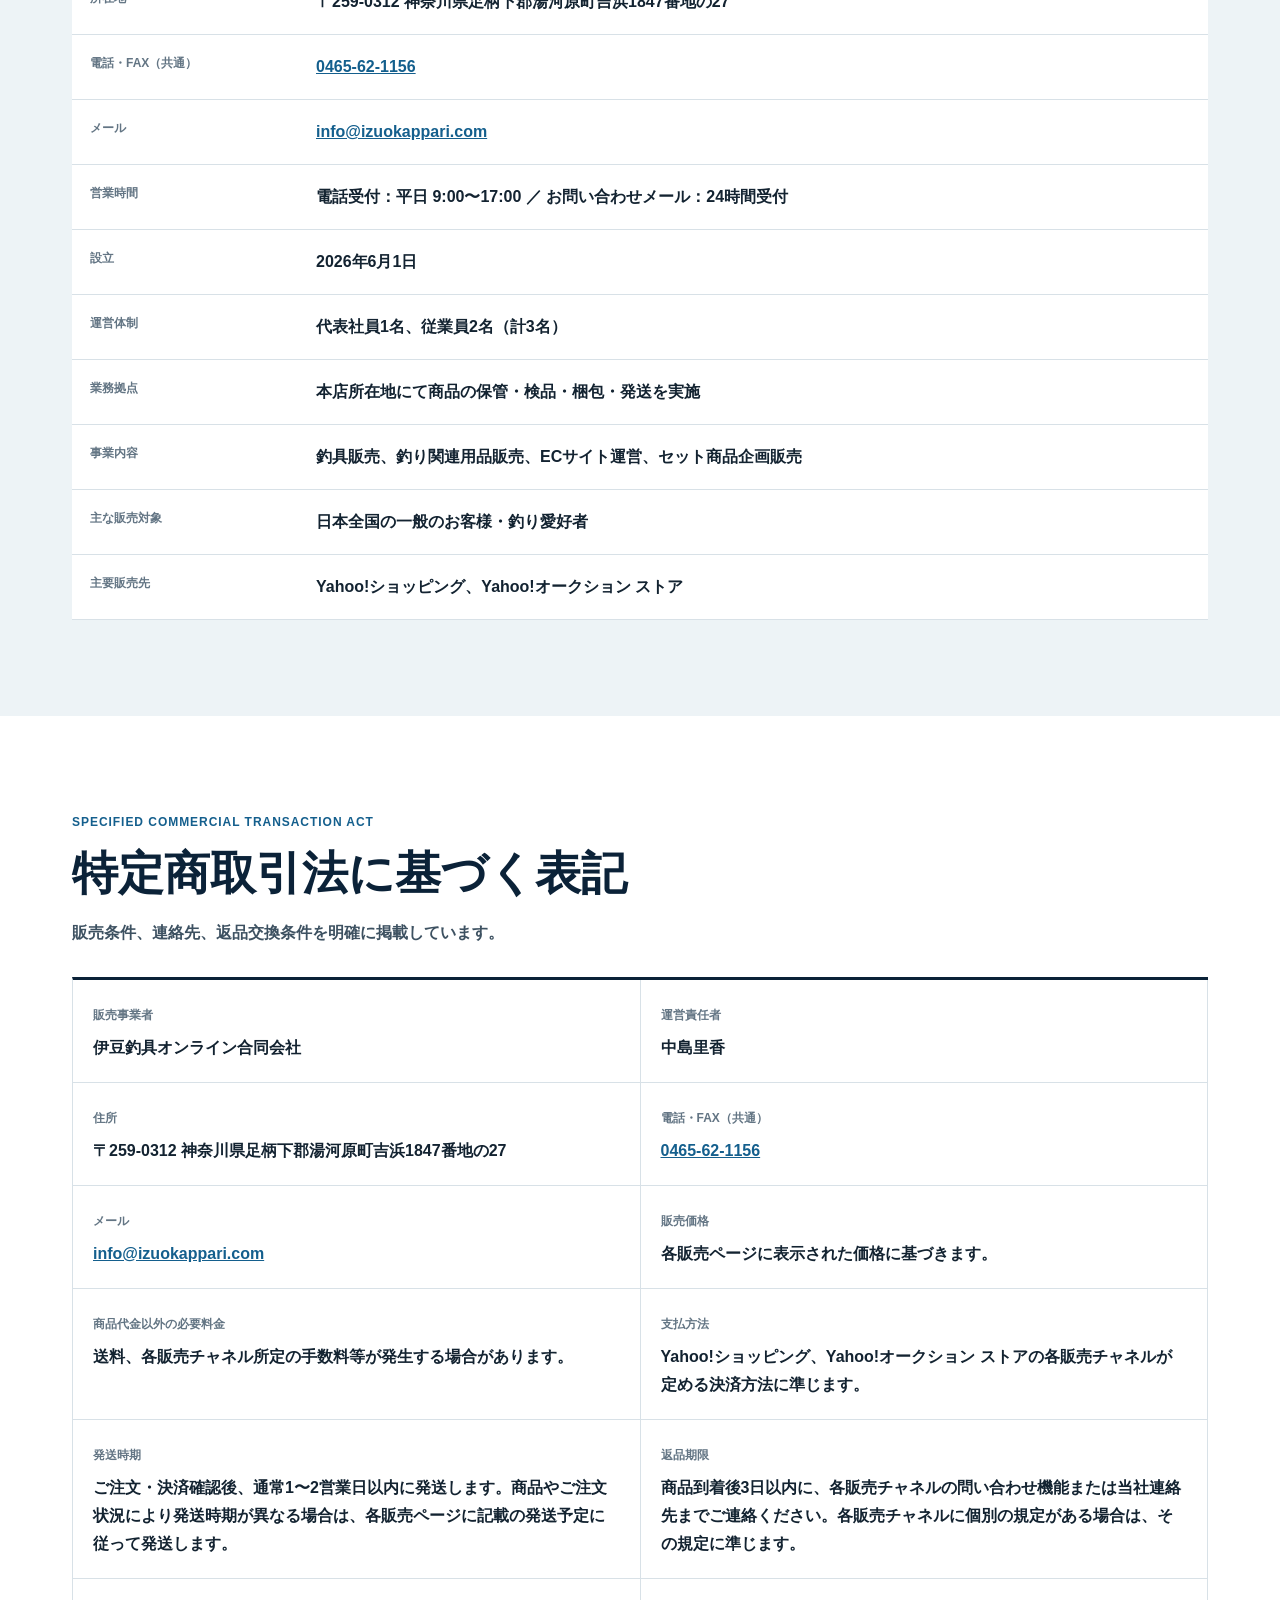
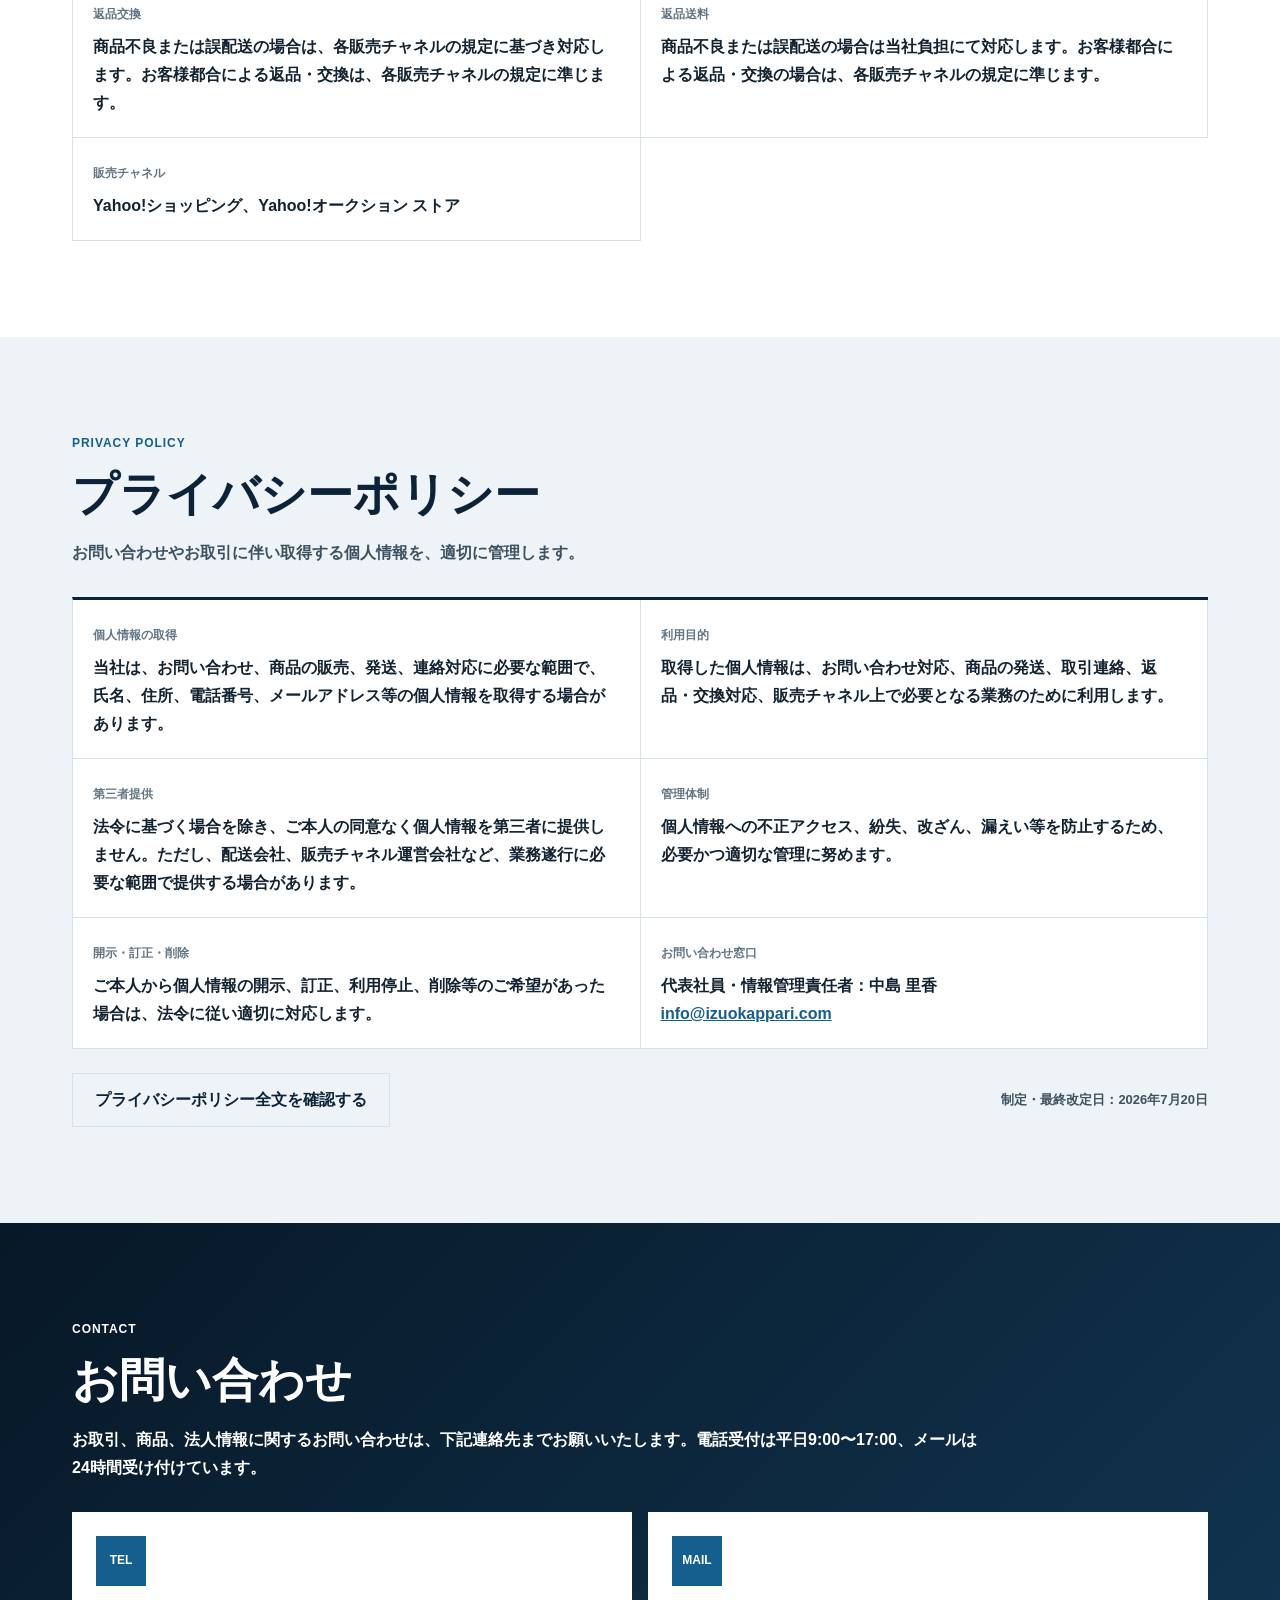
==== commit 299618d8: "Correct Yahoo store launch date" ====
--- a/index.html
+++ b/index.html
@@ -192,7 +192,7 @@
             </div>
           </li>
           <li>
-            <time datetime="2022-10">2022年10月</time>
+            <time datetime="2024-06">2024年6月</time>
             <div>
               <h3>Yahoo!の2つの販売チャネルへ出店</h3>
               <p>Yahoo!ショッピングとYahoo!オークション ストアへ同時に出店し、継続的なEC販売体制を構築しました。</p>
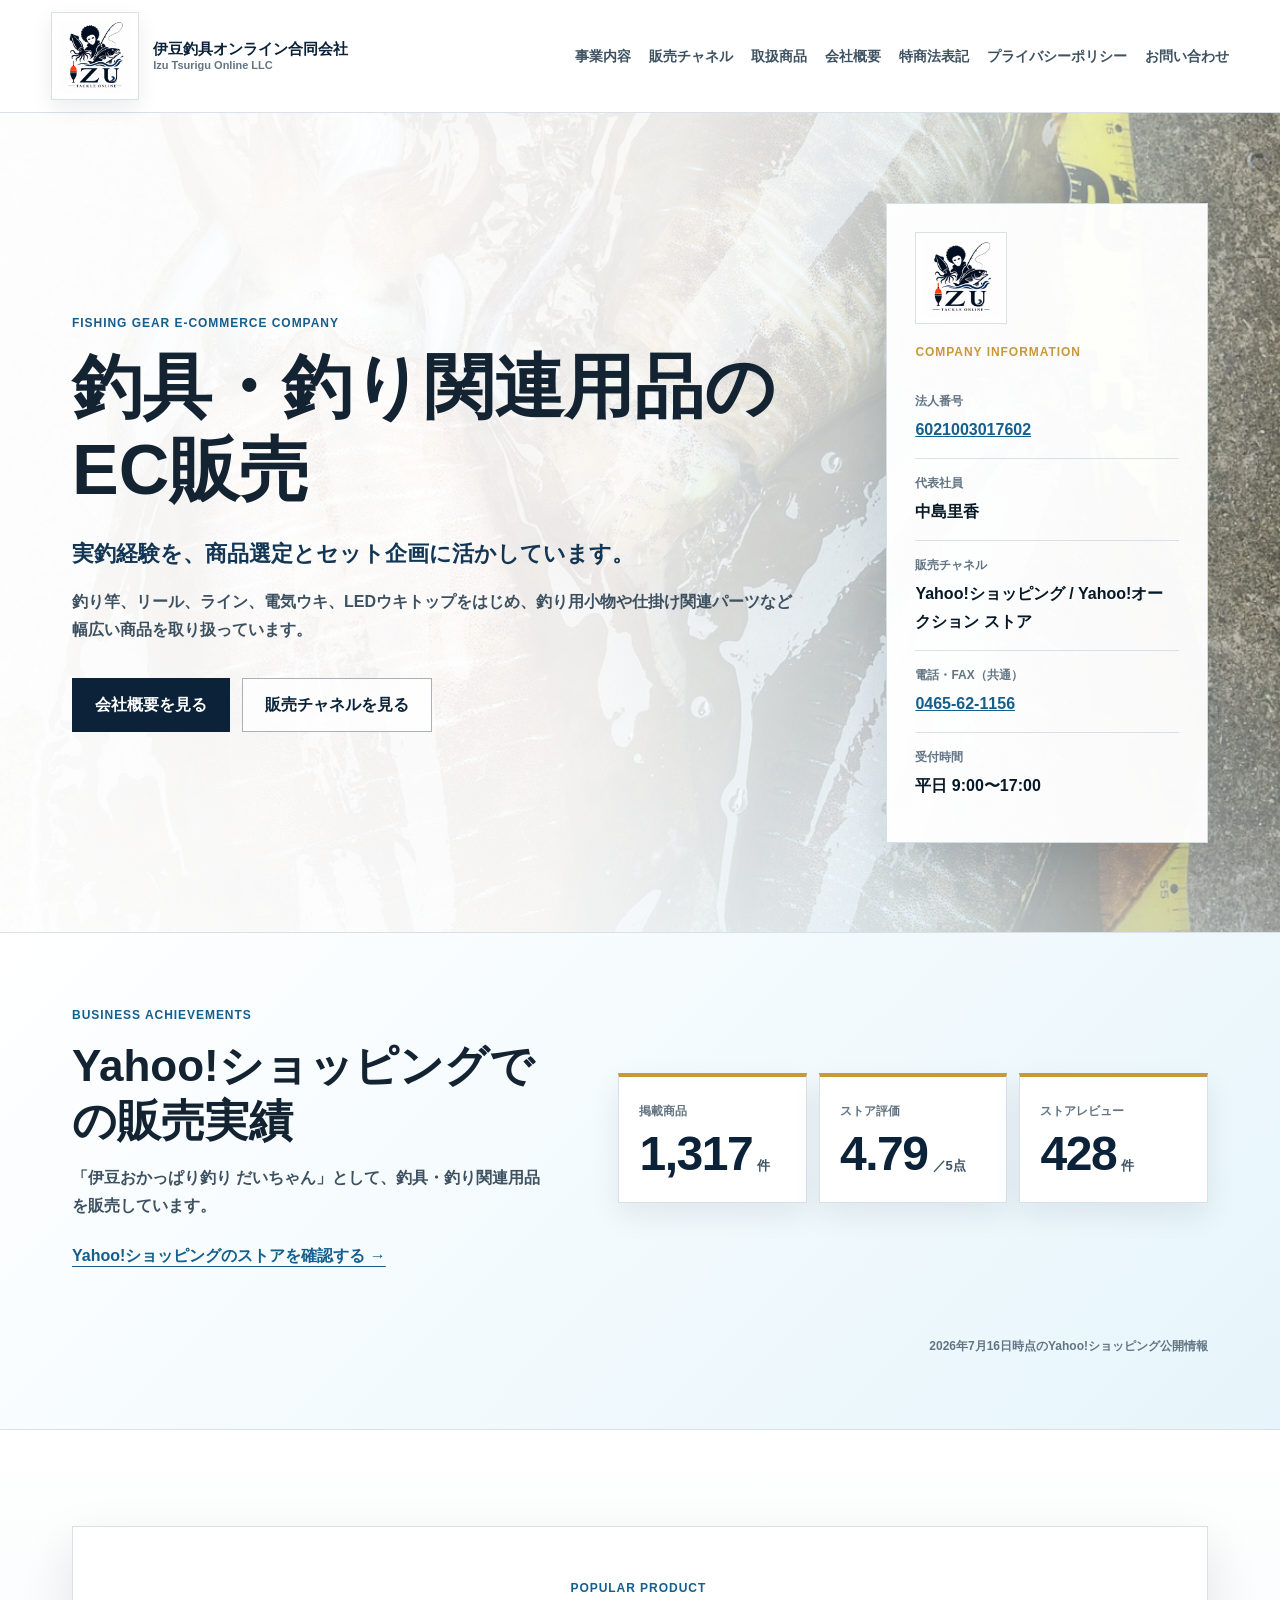
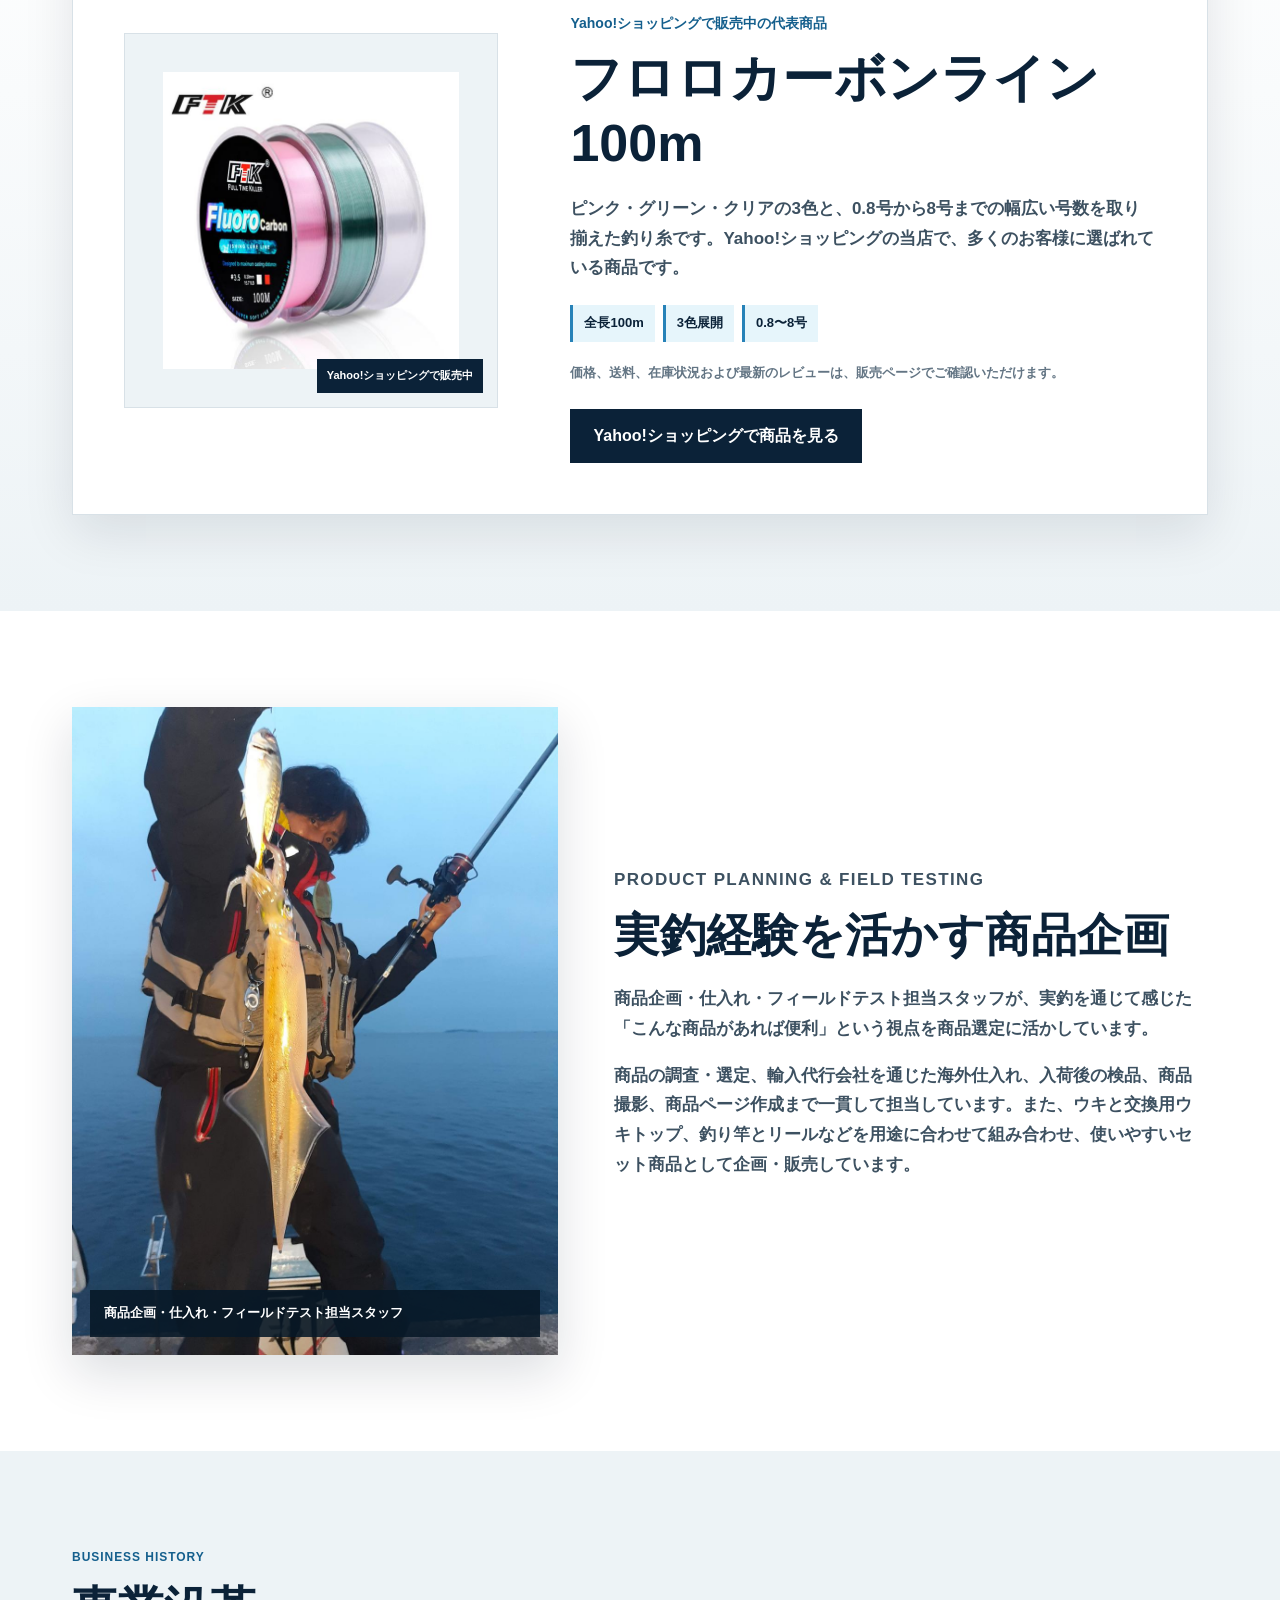
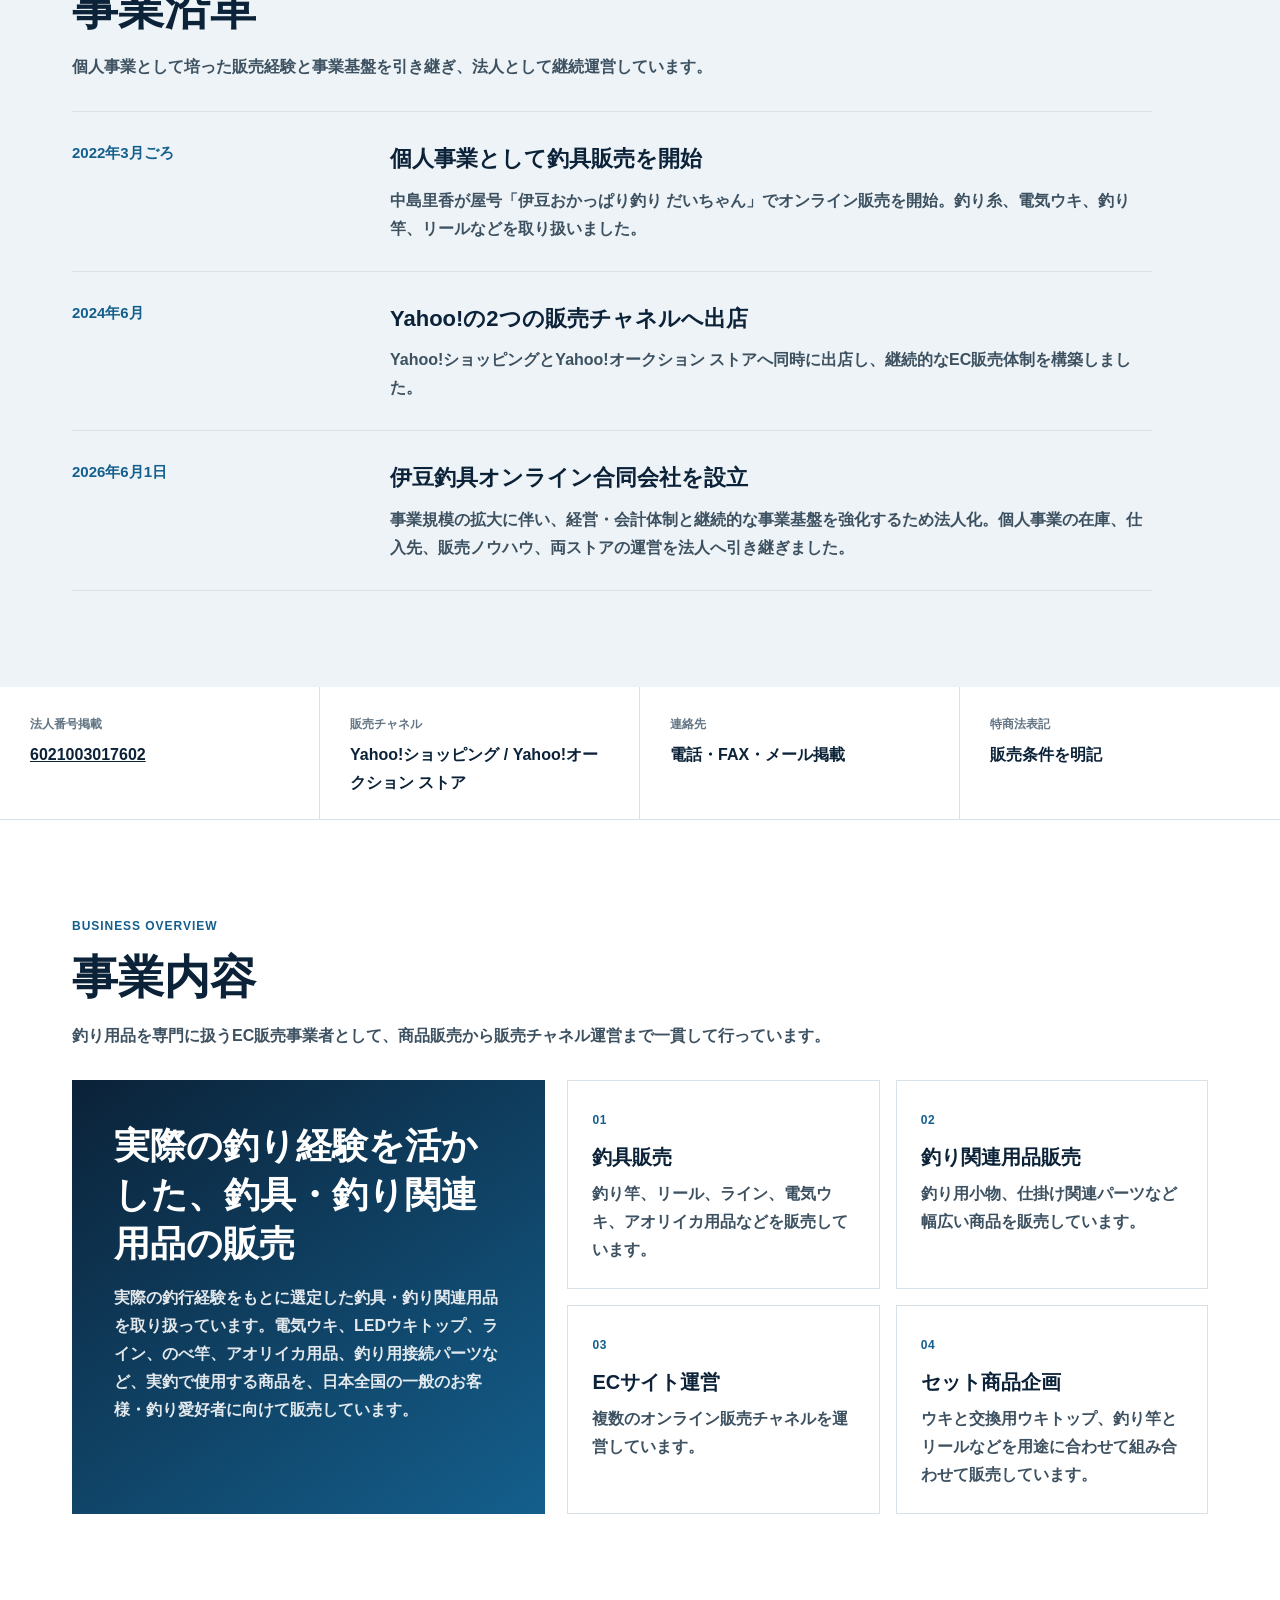
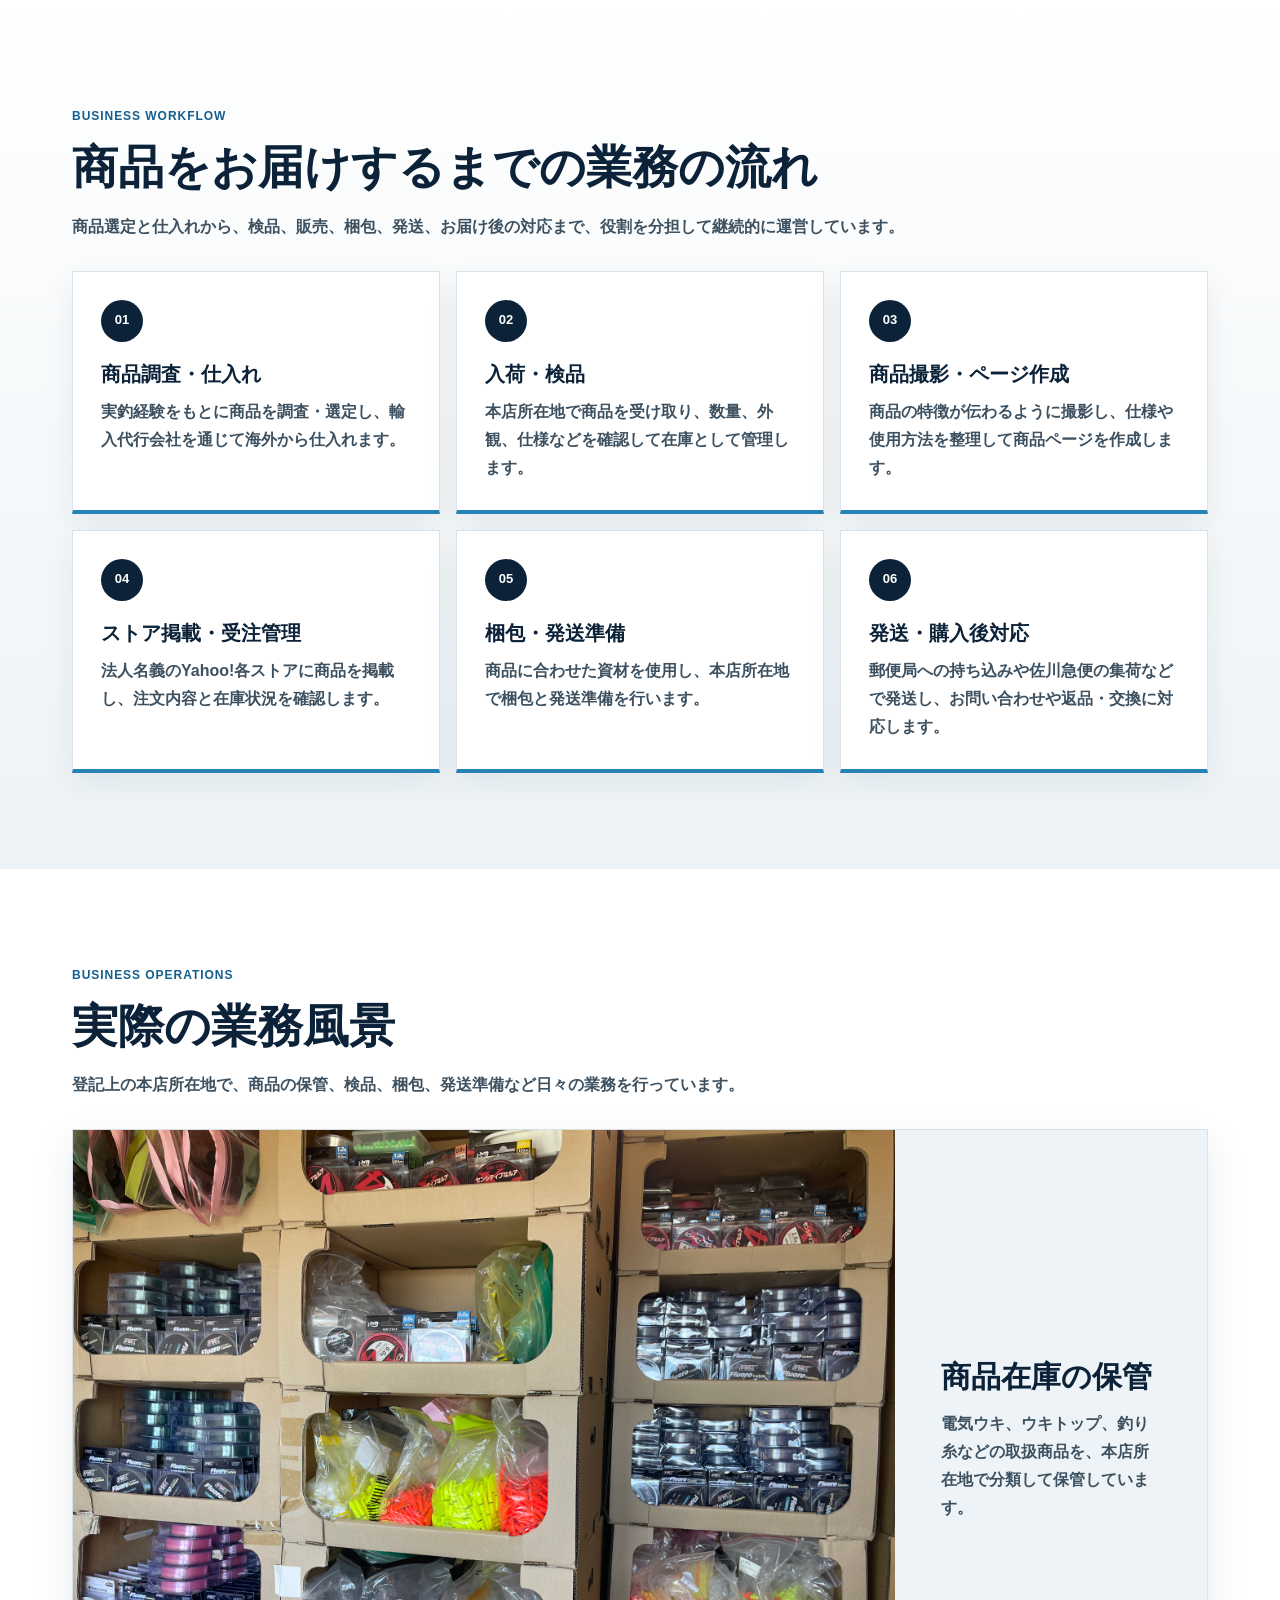
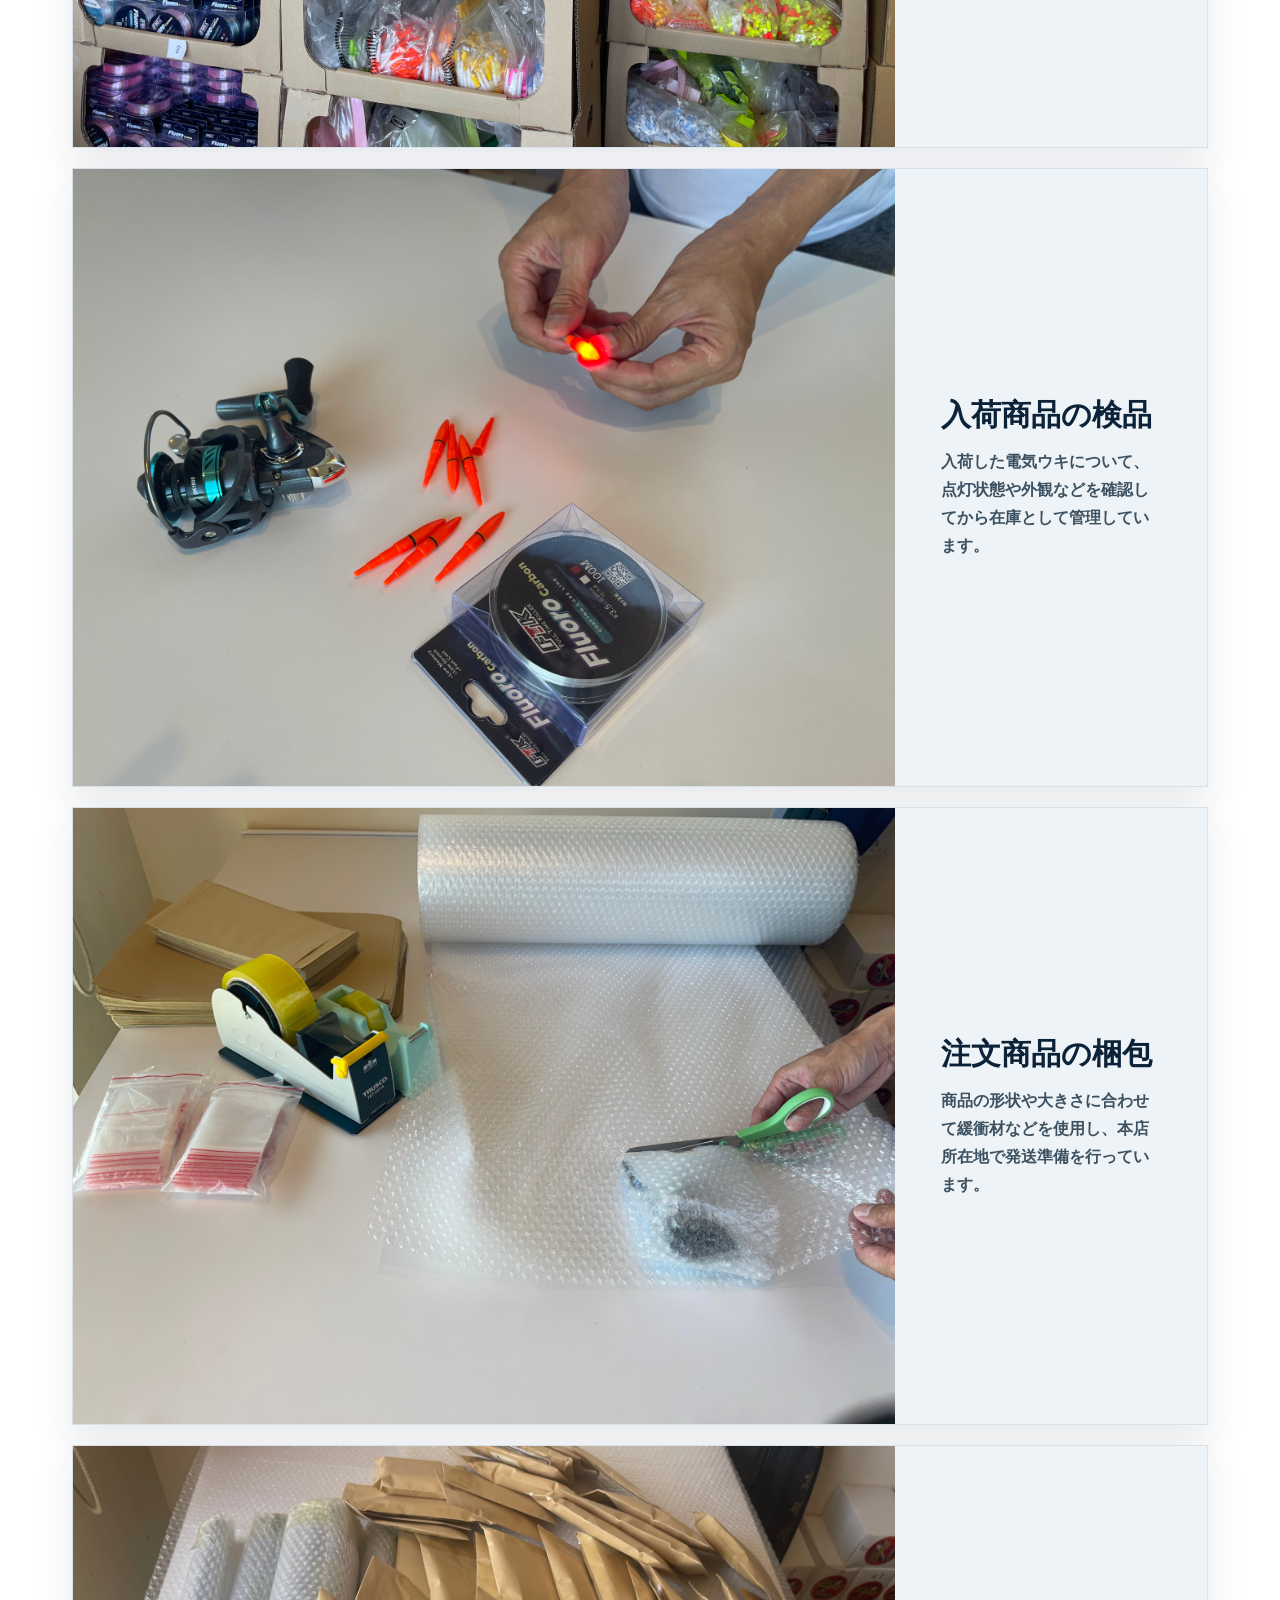
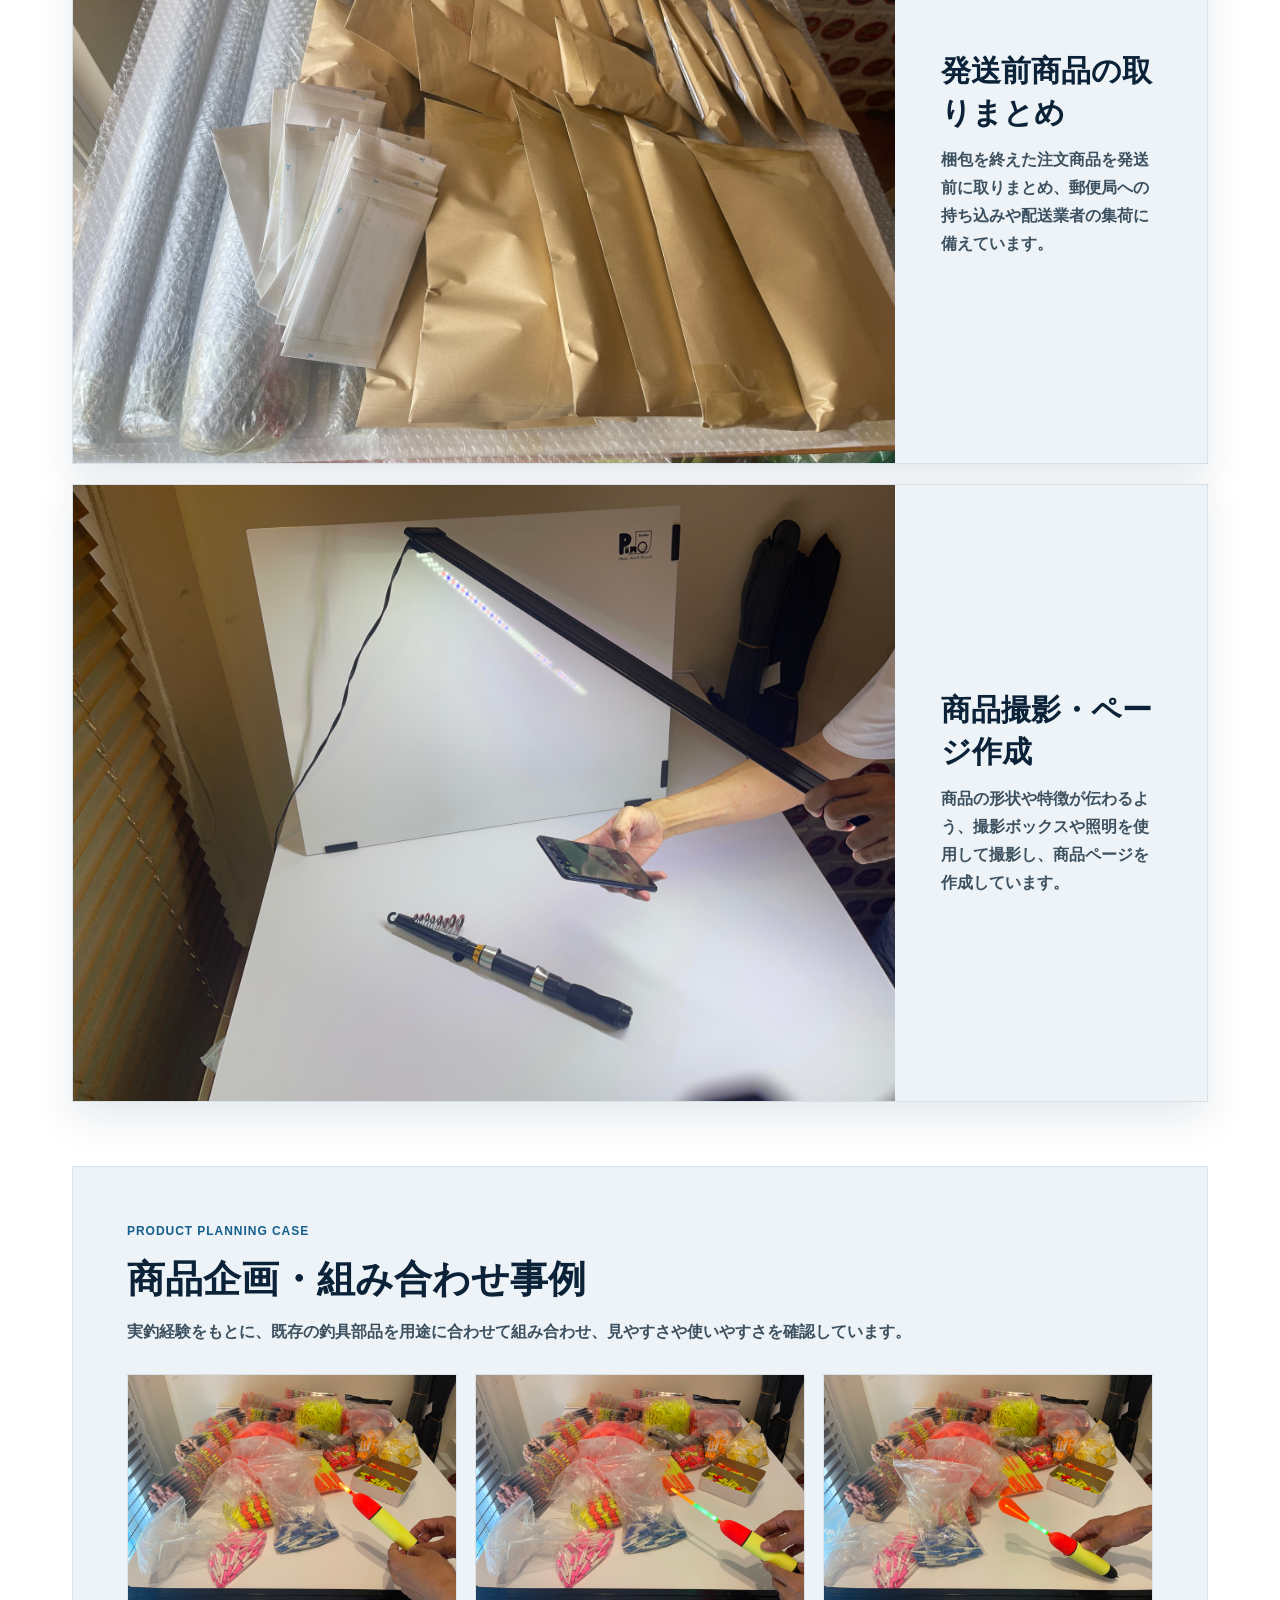
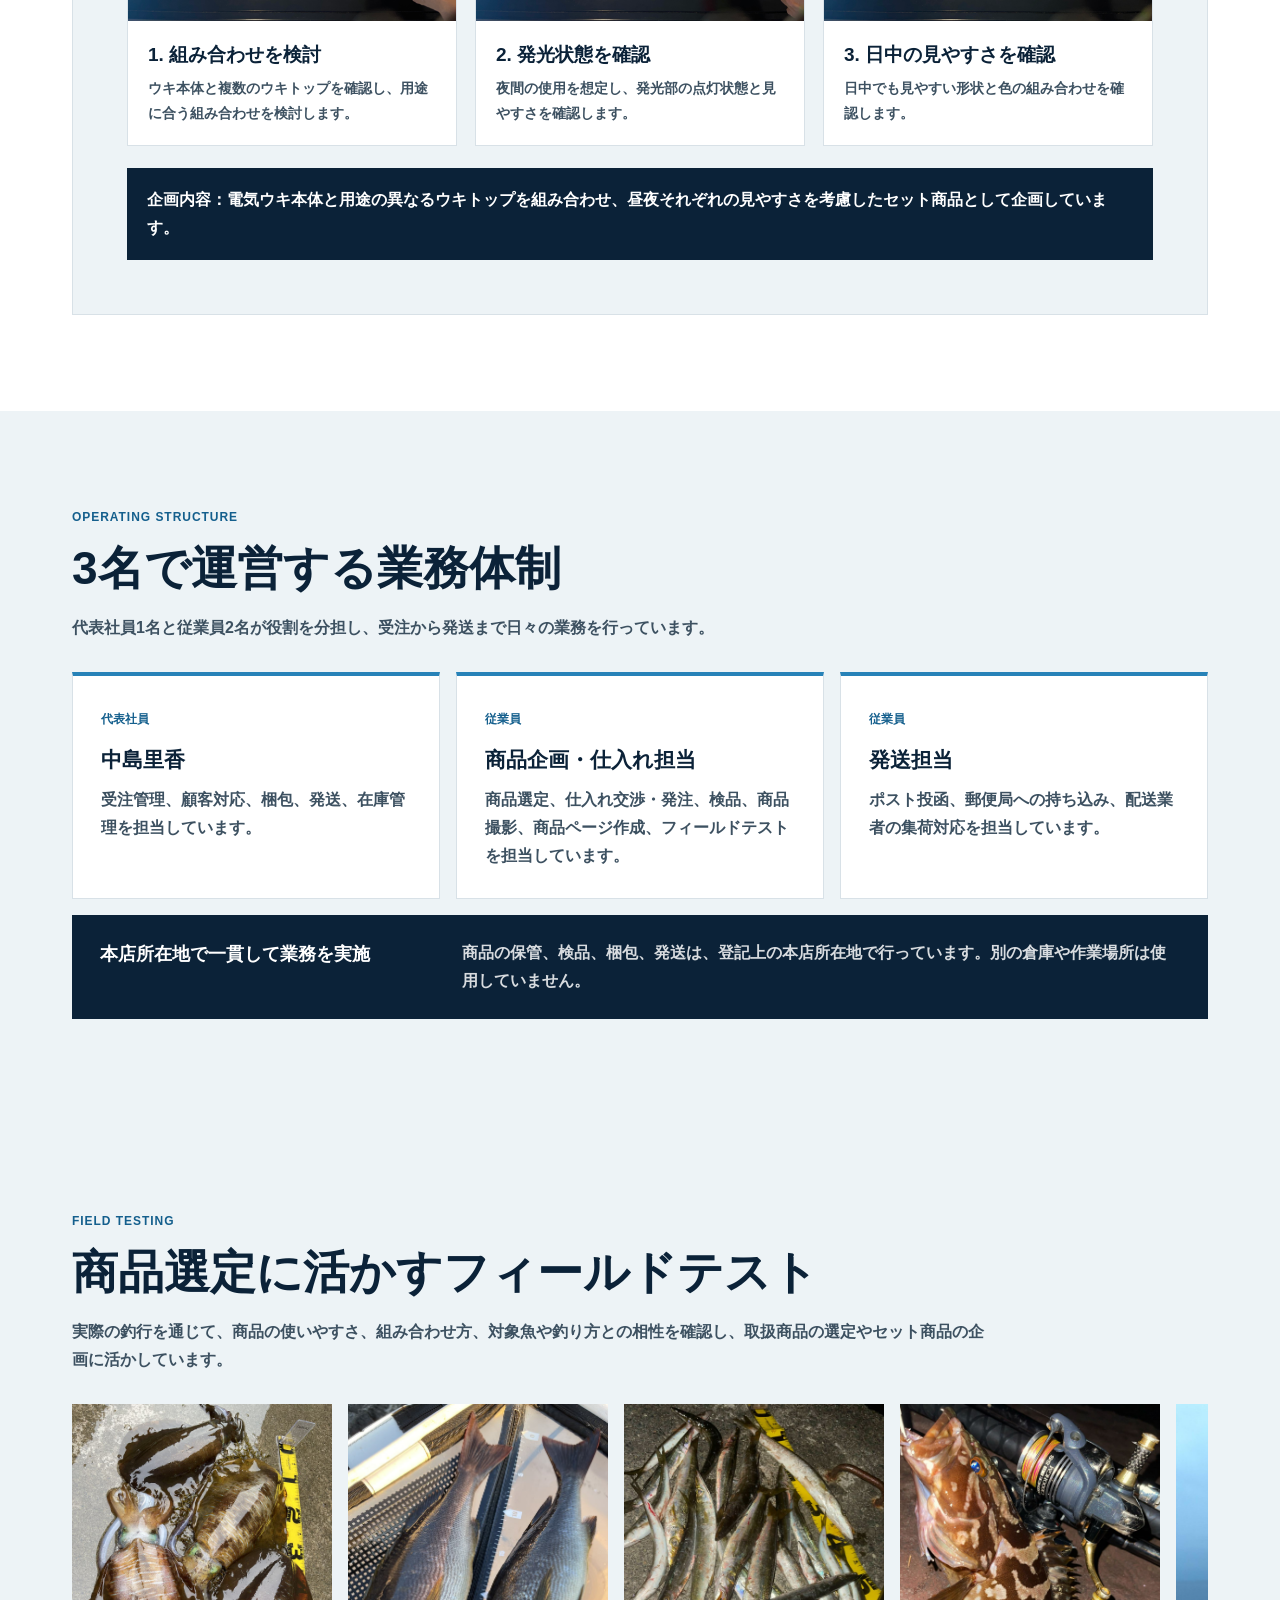
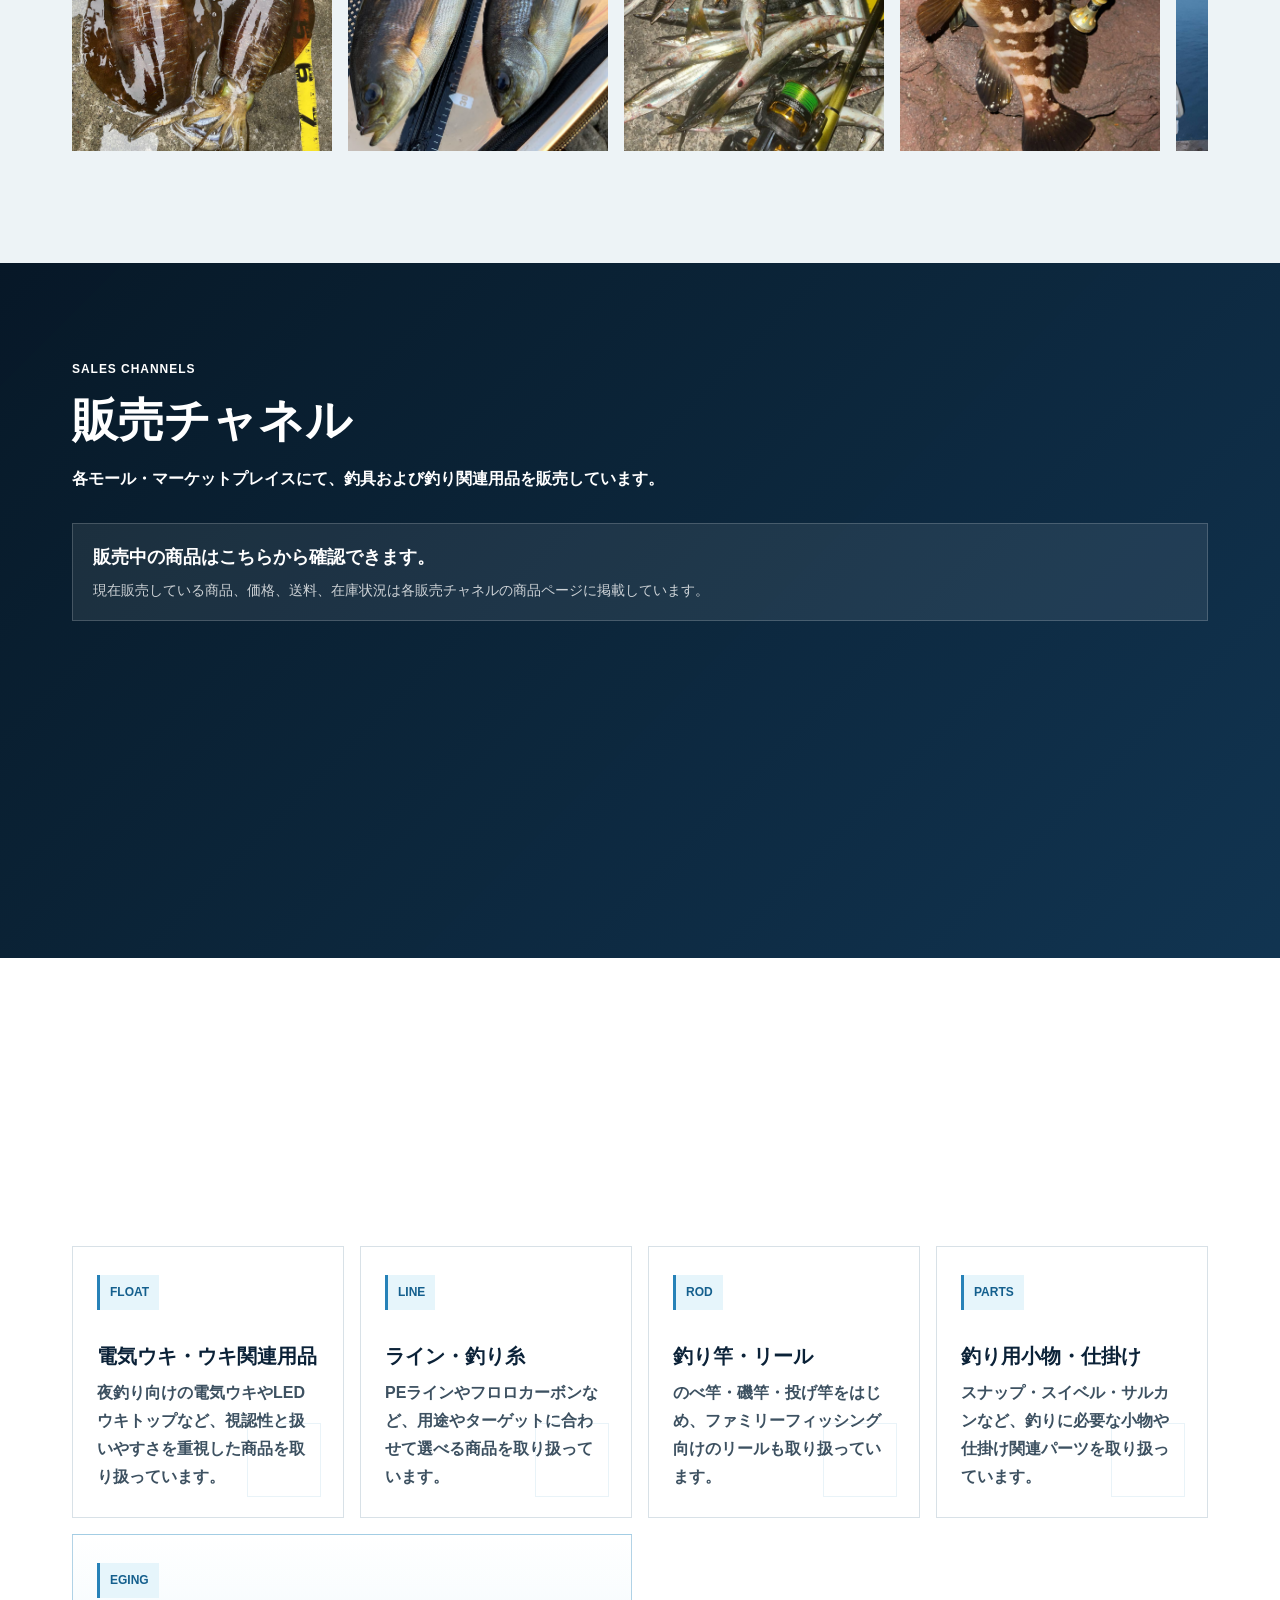
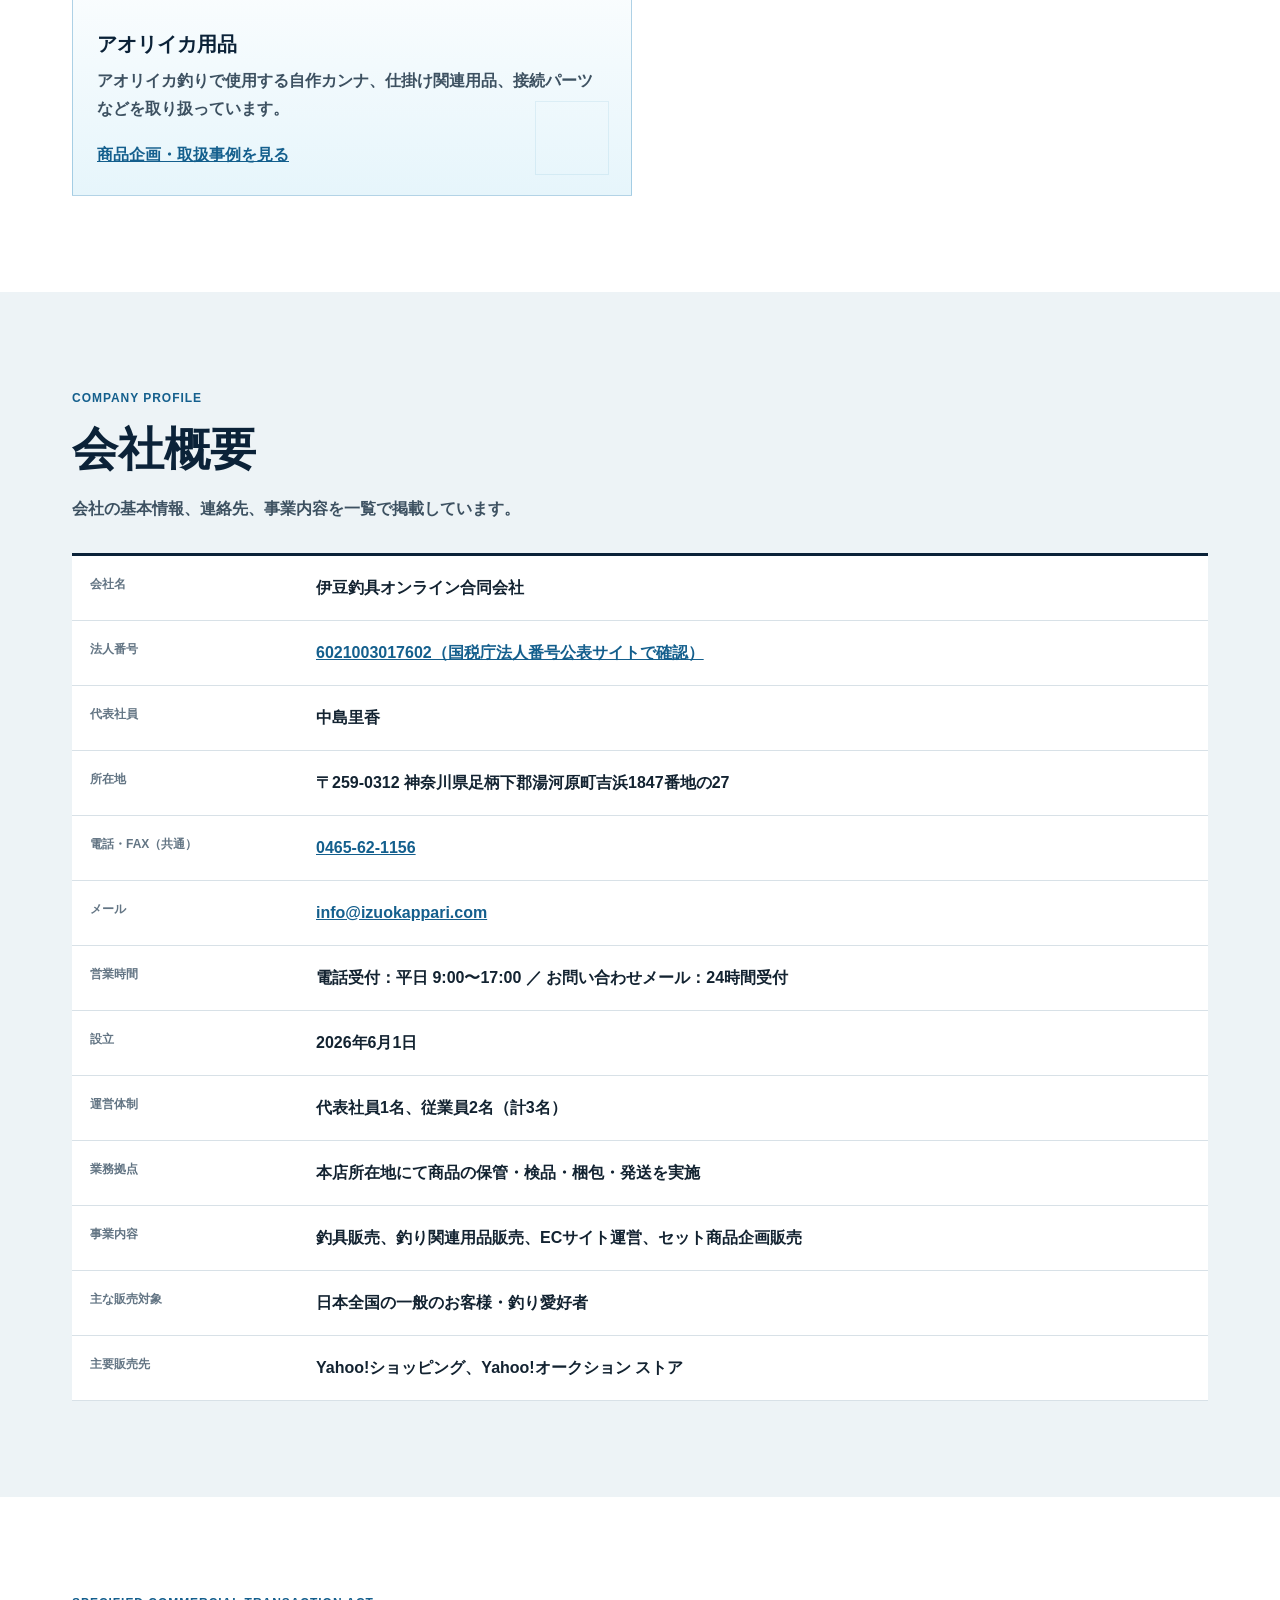
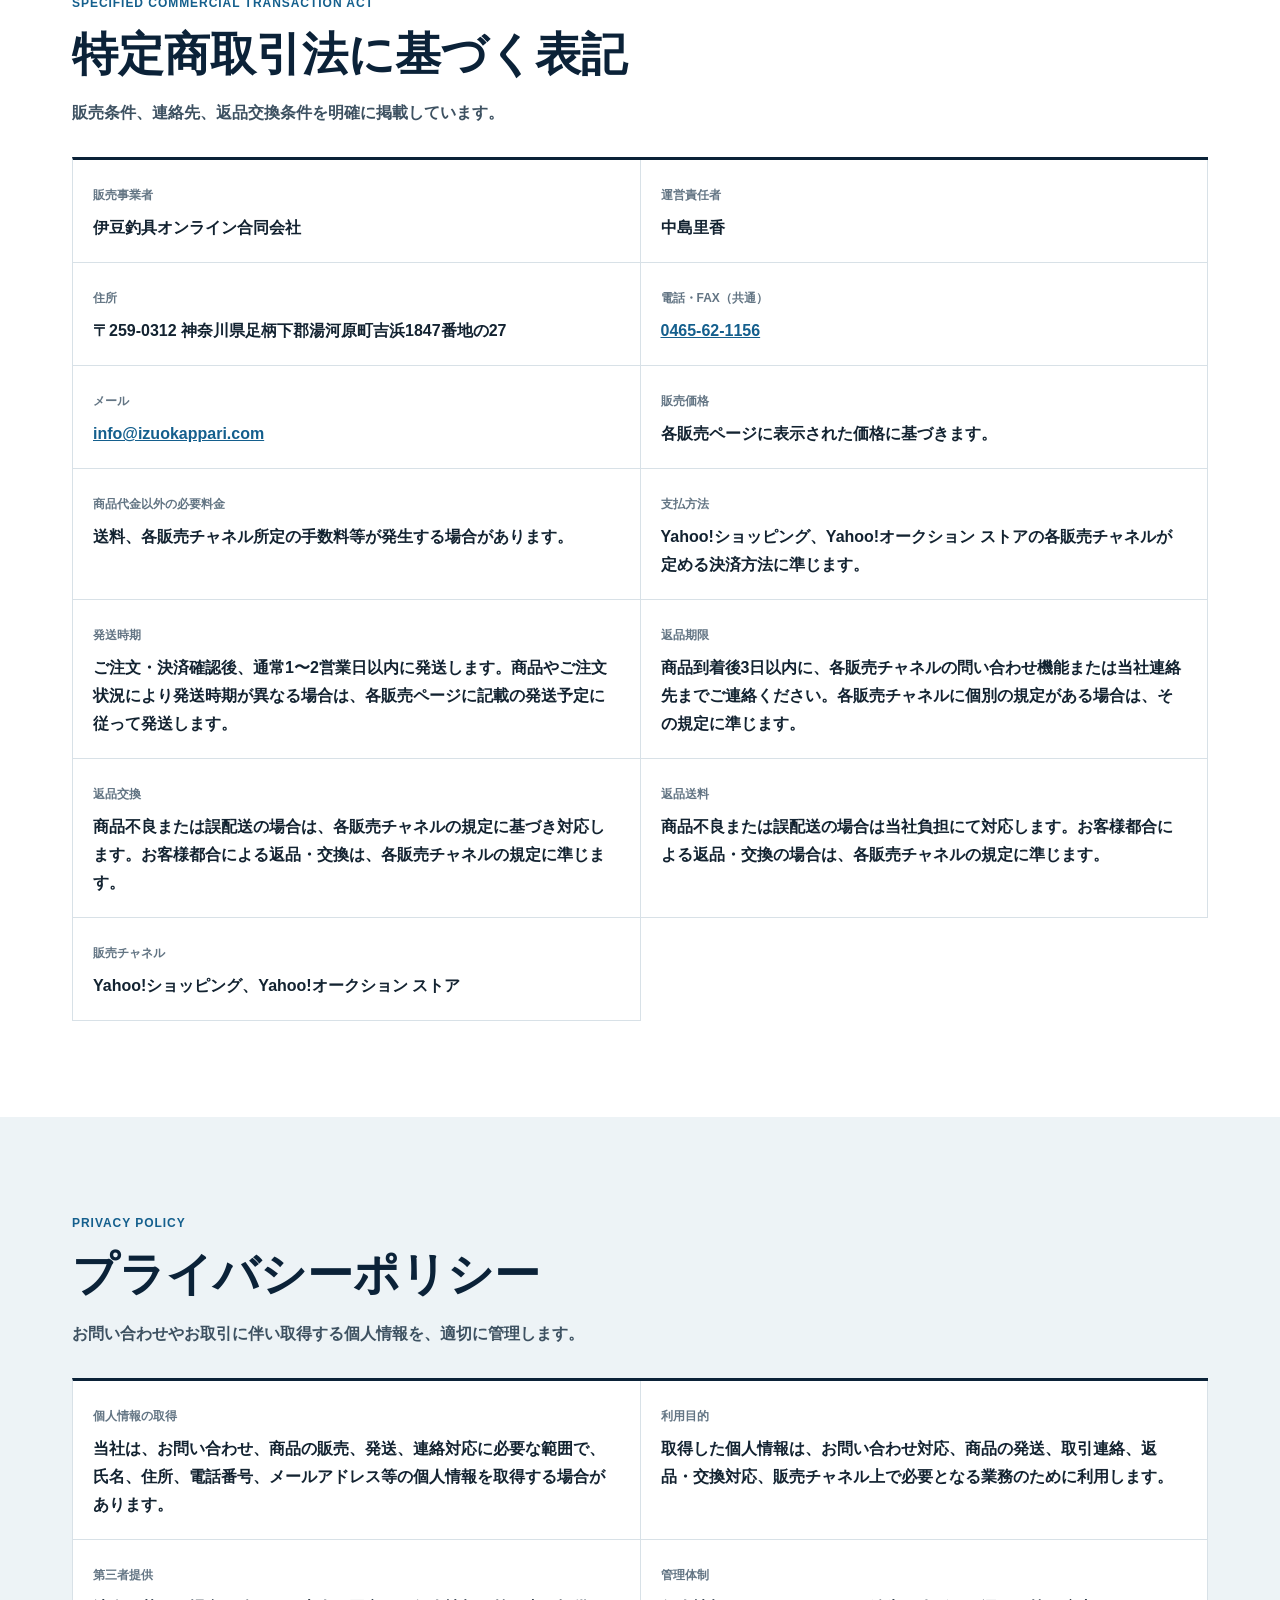
==== commit c4f945a0: "Add featured Yahoo Shopping product" ====
--- a/index.html
+++ b/index.html
@@ -13,7 +13,7 @@
     <meta property="og:locale" content="ja_JP">
     <link rel="canonical" href="https://izuokappari.com/">
     <link rel="icon" href="./assets/izu-logo.jpg" type="image/jpeg">
-    <link rel="stylesheet" href="./styles.css?v=20260720-bright-corporate">
+    <link rel="stylesheet" href="./styles.css?v=20260722-featured-product">
     <script type="application/ld+json">
       {
         "@context": "https://schema.org",
@@ -160,6 +160,31 @@
         <p class="achievement-date">2026年7月16日時点のYahoo!ショッピング公開情報</p>
       </section>
 
+      <section id="featured-product" class="section featured-product-section" aria-labelledby="featured-product-title">
+        <div class="featured-product-card">
+          <figure class="featured-product-image">
+            <img src="assets/featured-fluorocarbon-line.jpg" alt="ピンク・グリーン・クリアのフロロカーボンライン100m" loading="lazy">
+          </figure>
+          <div class="featured-product-copy">
+            <p class="eyebrow">Popular Product</p>
+            <p class="featured-product-label">Yahoo!ショッピングで販売中の代表商品</p>
+            <h2 id="featured-product-title">フロロカーボンライン 100m</h2>
+            <p>
+              ピンク・グリーン・クリアの3色と、0.8号から8号までの幅広い号数を取り揃えた釣り糸です。Yahoo!ショッピングの当店で、多くのお客様に選ばれている商品です。
+            </p>
+            <ul class="featured-product-points" aria-label="商品の主な特徴">
+              <li>全長100m</li>
+              <li>3色展開</li>
+              <li>0.8〜8号</li>
+            </ul>
+            <p class="featured-product-note">価格、送料、在庫状況および最新のレビューは、販売ページでご確認いただけます。</p>
+            <a class="button primary featured-product-button" href="https://store.shopping.yahoo.co.jp/izuokappari-store/p.html" target="_blank" rel="noopener">
+              Yahoo!ショッピングで商品を見る
+            </a>
+          </div>
+        </div>
+      </section>
+
       <section id="operator" class="section operator-section reveal">
         <figure class="operator-image">
           <img src="assets/fishing-person.jpg" alt="実際の釣行中の商品企画・フィールドテスト担当スタッフ" loading="lazy">
--- a/styles.css
+++ b/styles.css
@@ -351,6 +351,105 @@
   border-bottom: 1px solid var(--steel-200);
 }
 
+.featured-product-section {
+  background: linear-gradient(180deg, var(--white), var(--steel-100));
+}
+
+.featured-product-card {
+  display: grid;
+  grid-template-columns: minmax(280px, 0.78fr) minmax(0, 1.22fr);
+  gap: clamp(30px, 6vw, 72px);
+  align-items: center;
+  max-width: 1160px;
+  margin: 0 auto;
+  padding: clamp(24px, 4vw, 52px);
+  background: var(--white);
+  border: 1px solid var(--steel-200);
+  box-shadow: 0 18px 48px rgba(7, 24, 39, 0.1);
+}
+
+.featured-product-image {
+  position: relative;
+  margin: 0;
+  padding: clamp(20px, 4vw, 38px);
+  background: var(--steel-100);
+  border: 1px solid var(--steel-200);
+}
+
+.featured-product-image::after {
+  content: "Yahoo!ショッピングで販売中";
+  position: absolute;
+  right: 14px;
+  bottom: 14px;
+  padding: 7px 10px;
+  color: var(--white);
+  font-size: 11px;
+  font-weight: 900;
+  background: var(--navy-900);
+}
+
+.featured-product-image img {
+  display: block;
+  width: 100%;
+  aspect-ratio: 1;
+  object-fit: cover;
+  background: var(--white);
+}
+
+.featured-product-copy {
+  min-width: 0;
+}
+
+.featured-product-label {
+  margin: 0 0 10px;
+  color: var(--blue-700);
+  font-size: 14px;
+  font-weight: 900;
+}
+
+.featured-product-copy h2 {
+  margin: 0 0 18px;
+  color: var(--navy-900);
+  font-size: clamp(30px, 4.5vw, 52px);
+  line-height: 1.25;
+}
+
+.featured-product-copy > p:not(.eyebrow):not(.featured-product-label):not(.featured-product-note) {
+  margin: 0;
+  color: var(--steel-700);
+  font-size: 17px;
+  font-weight: 700;
+}
+
+.featured-product-points {
+  display: flex;
+  flex-wrap: wrap;
+  gap: 8px;
+  margin: 22px 0 0;
+  padding: 0;
+  list-style: none;
+}
+
+.featured-product-points li {
+  padding: 7px 11px;
+  color: var(--navy-900);
+  font-size: 13px;
+  font-weight: 900;
+  background: var(--cyan-100);
+  border-left: 3px solid var(--blue-500);
+}
+
+.featured-product-note {
+  margin: 20px 0 0;
+  color: var(--steel-500);
+  font-size: 13px;
+  font-weight: 700;
+}
+
+.featured-product-button {
+  margin-top: 24px;
+}
+
 .achievement-copy {
   max-width: 650px;
 }
@@ -1615,6 +1714,7 @@
 @media (max-width: 1080px) {
   .hero,
   .achievement-section,
+  .featured-product-card,
   .business-layout,
   .operator-section,
   .sub-hero,
@@ -1813,6 +1913,23 @@
     padding: 48px 18px;
   }
 
+  .featured-product-card {
+    padding: 18px;
+  }
+
+  .featured-product-image {
+    padding: 14px;
+  }
+
+  .featured-product-image::after {
+    right: 8px;
+    bottom: 8px;
+  }
+
+  .featured-product-button {
+    width: 100%;
+  }
+
   .trust-panel,
   .business-main,
   .business-cards article,
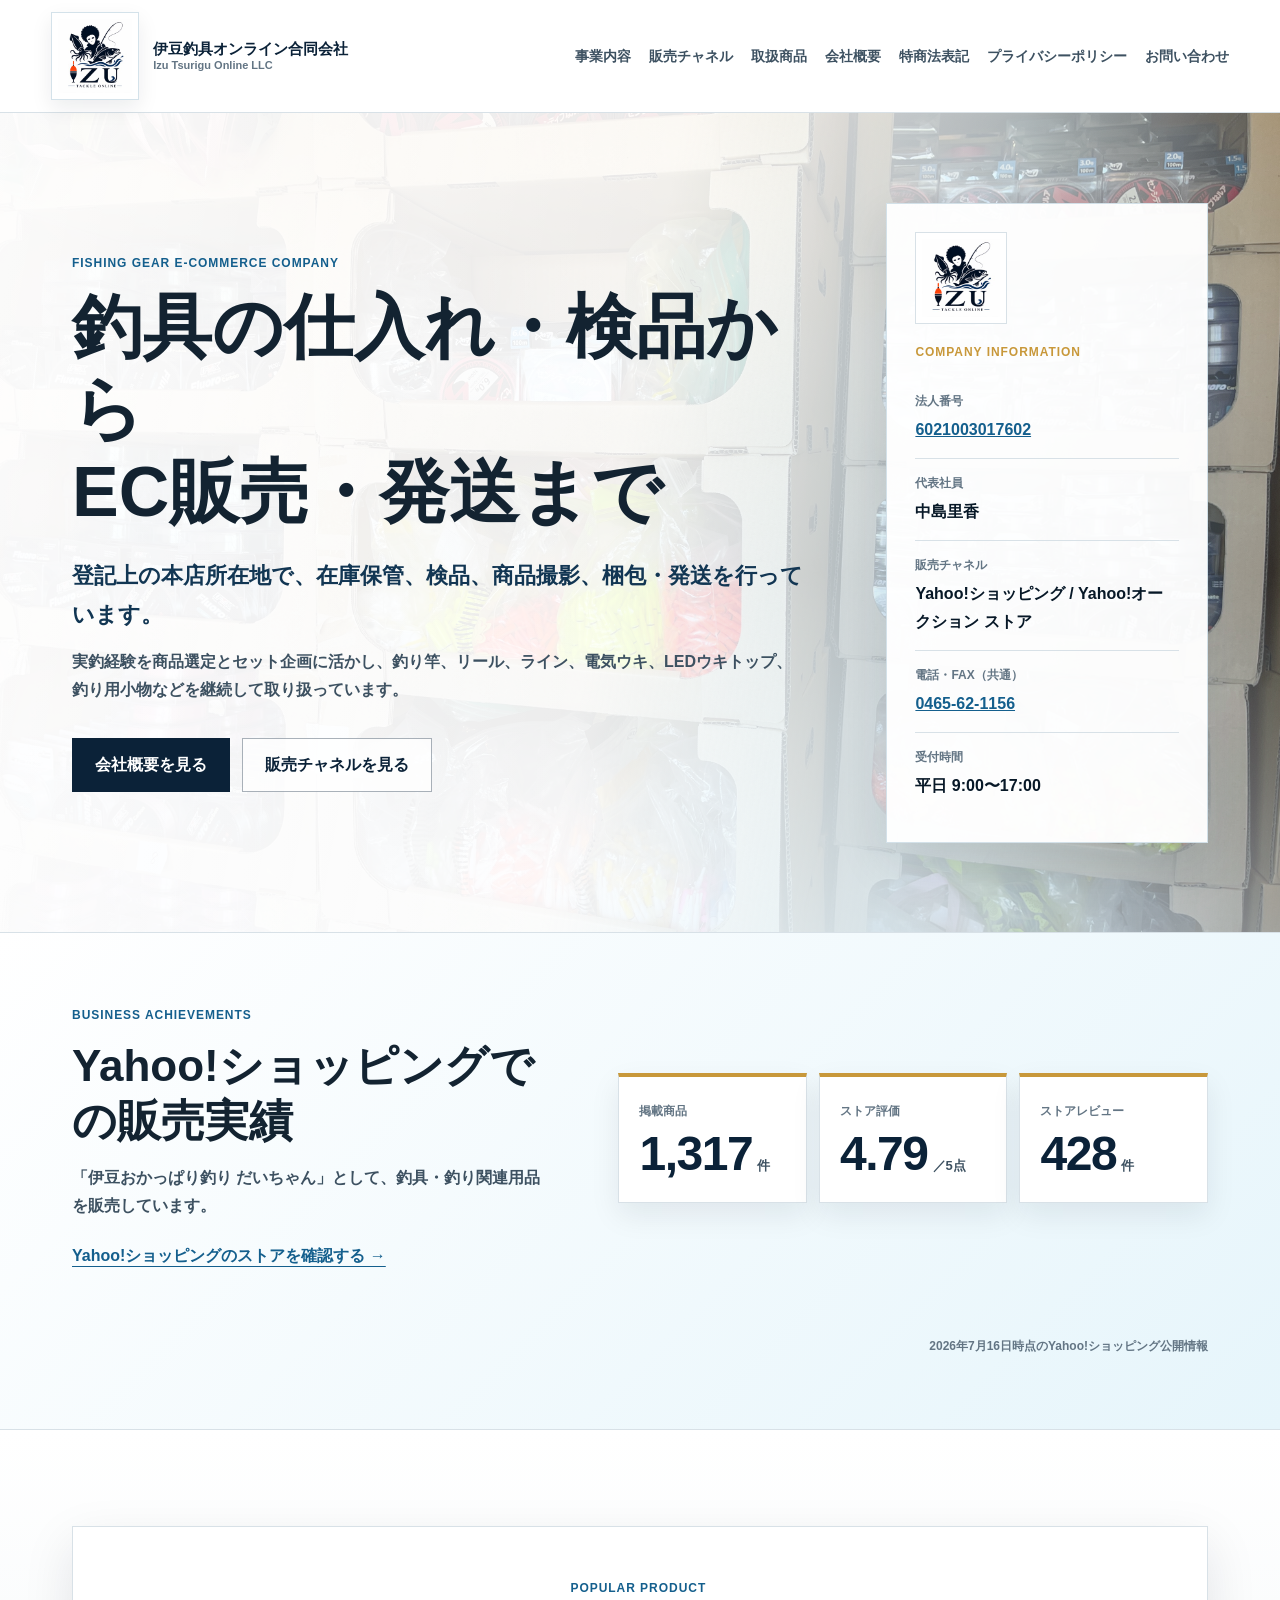
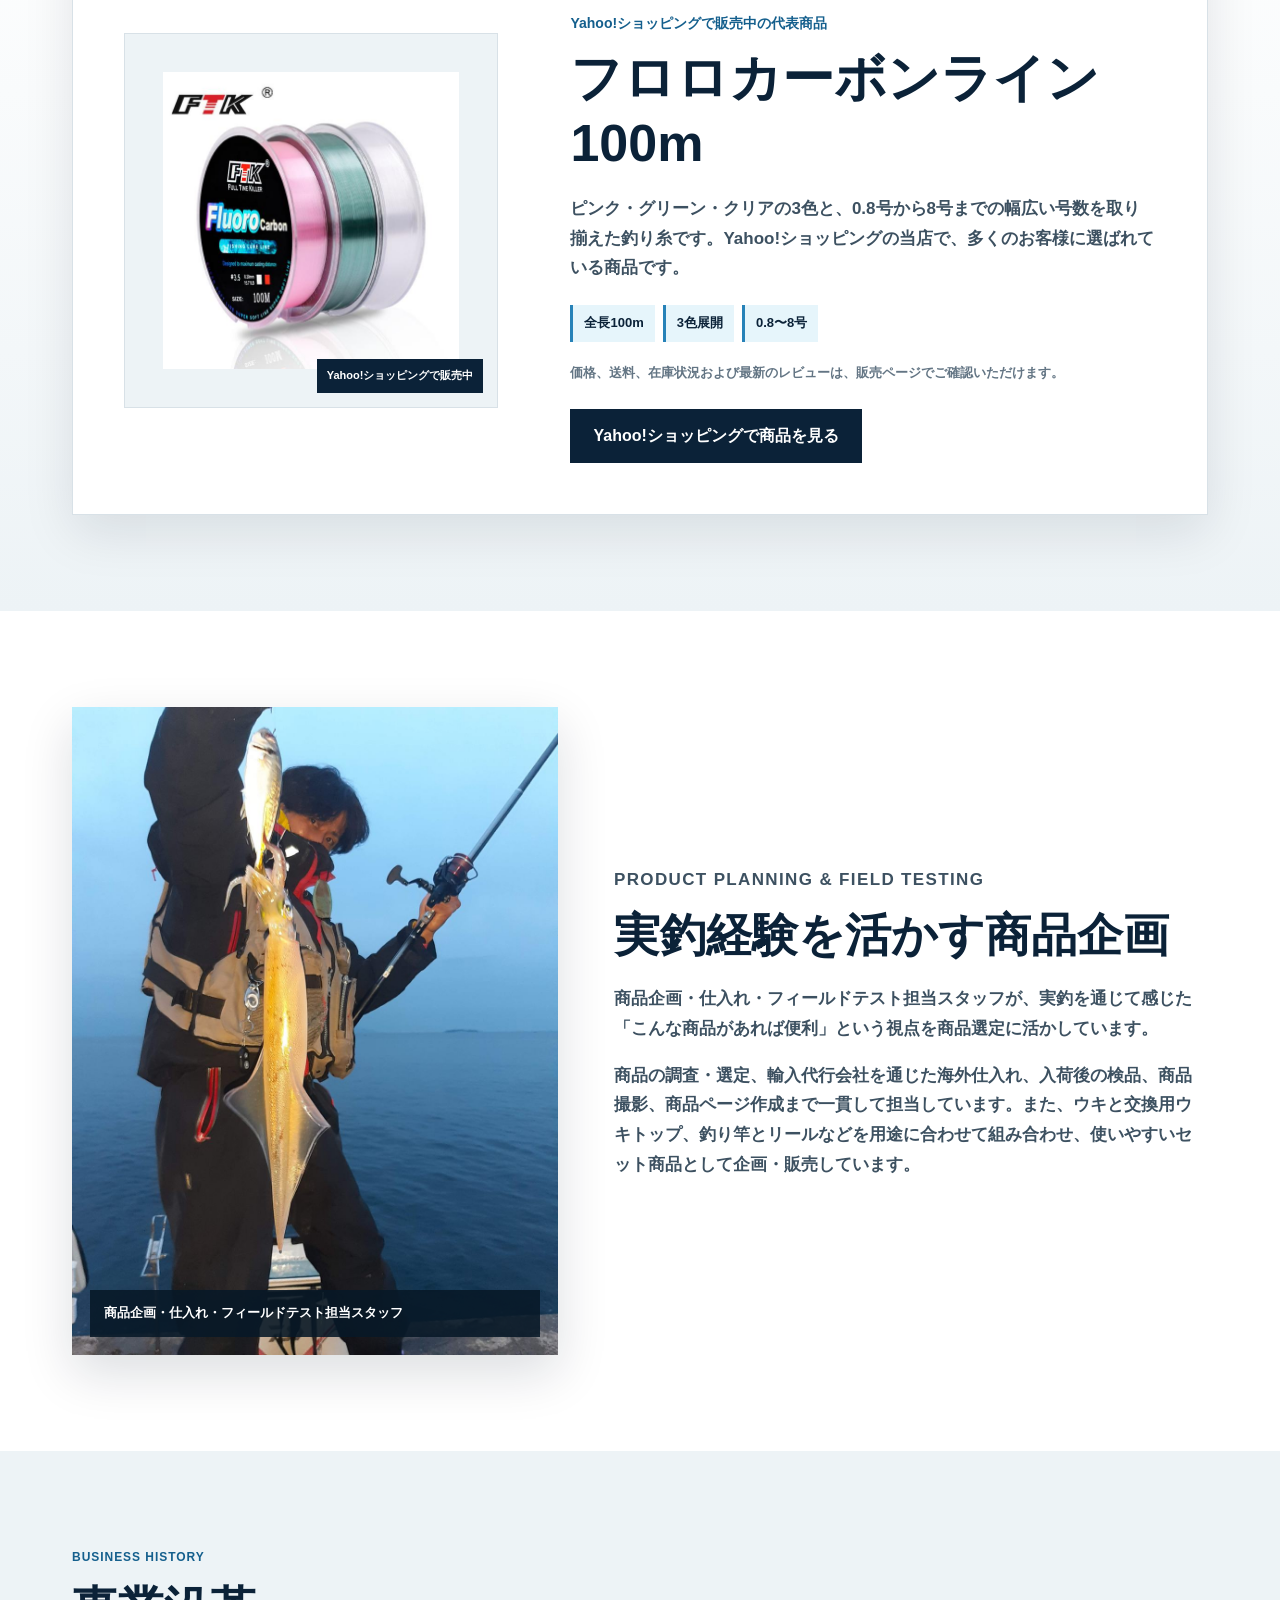
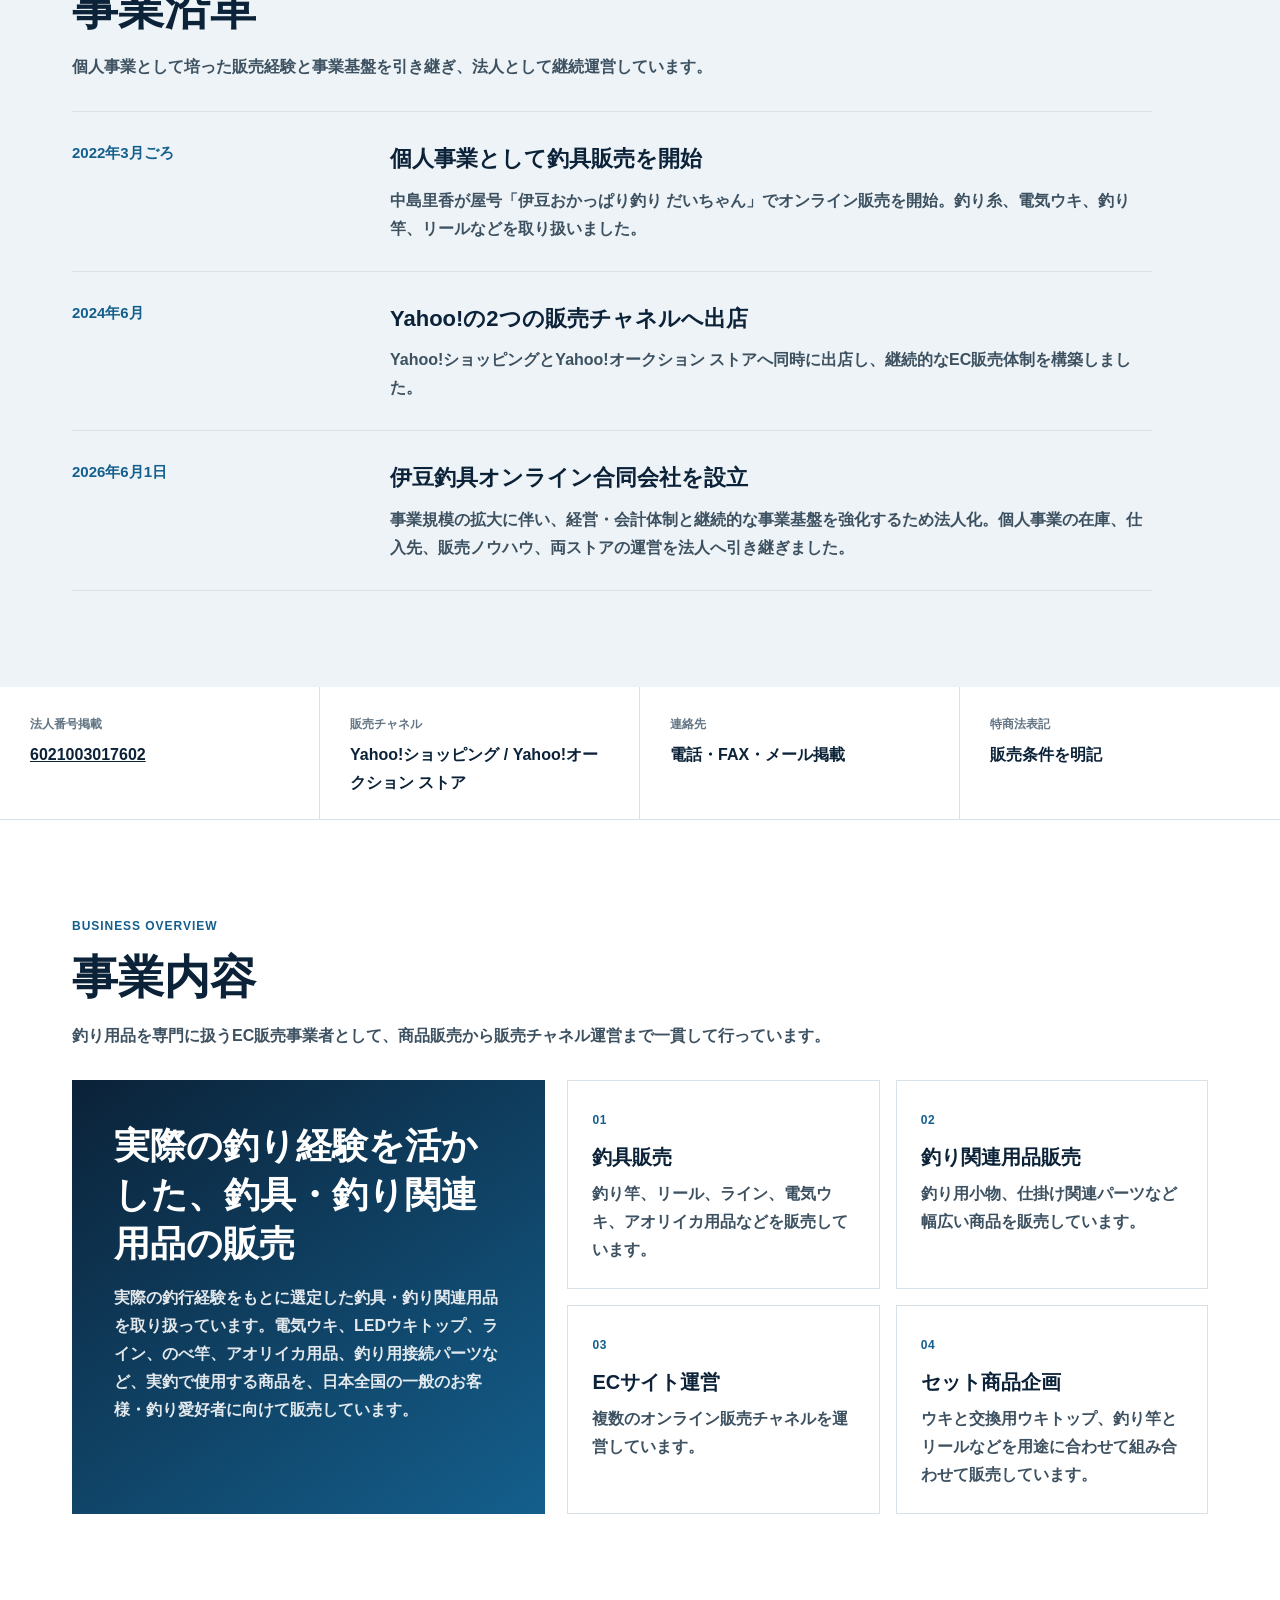
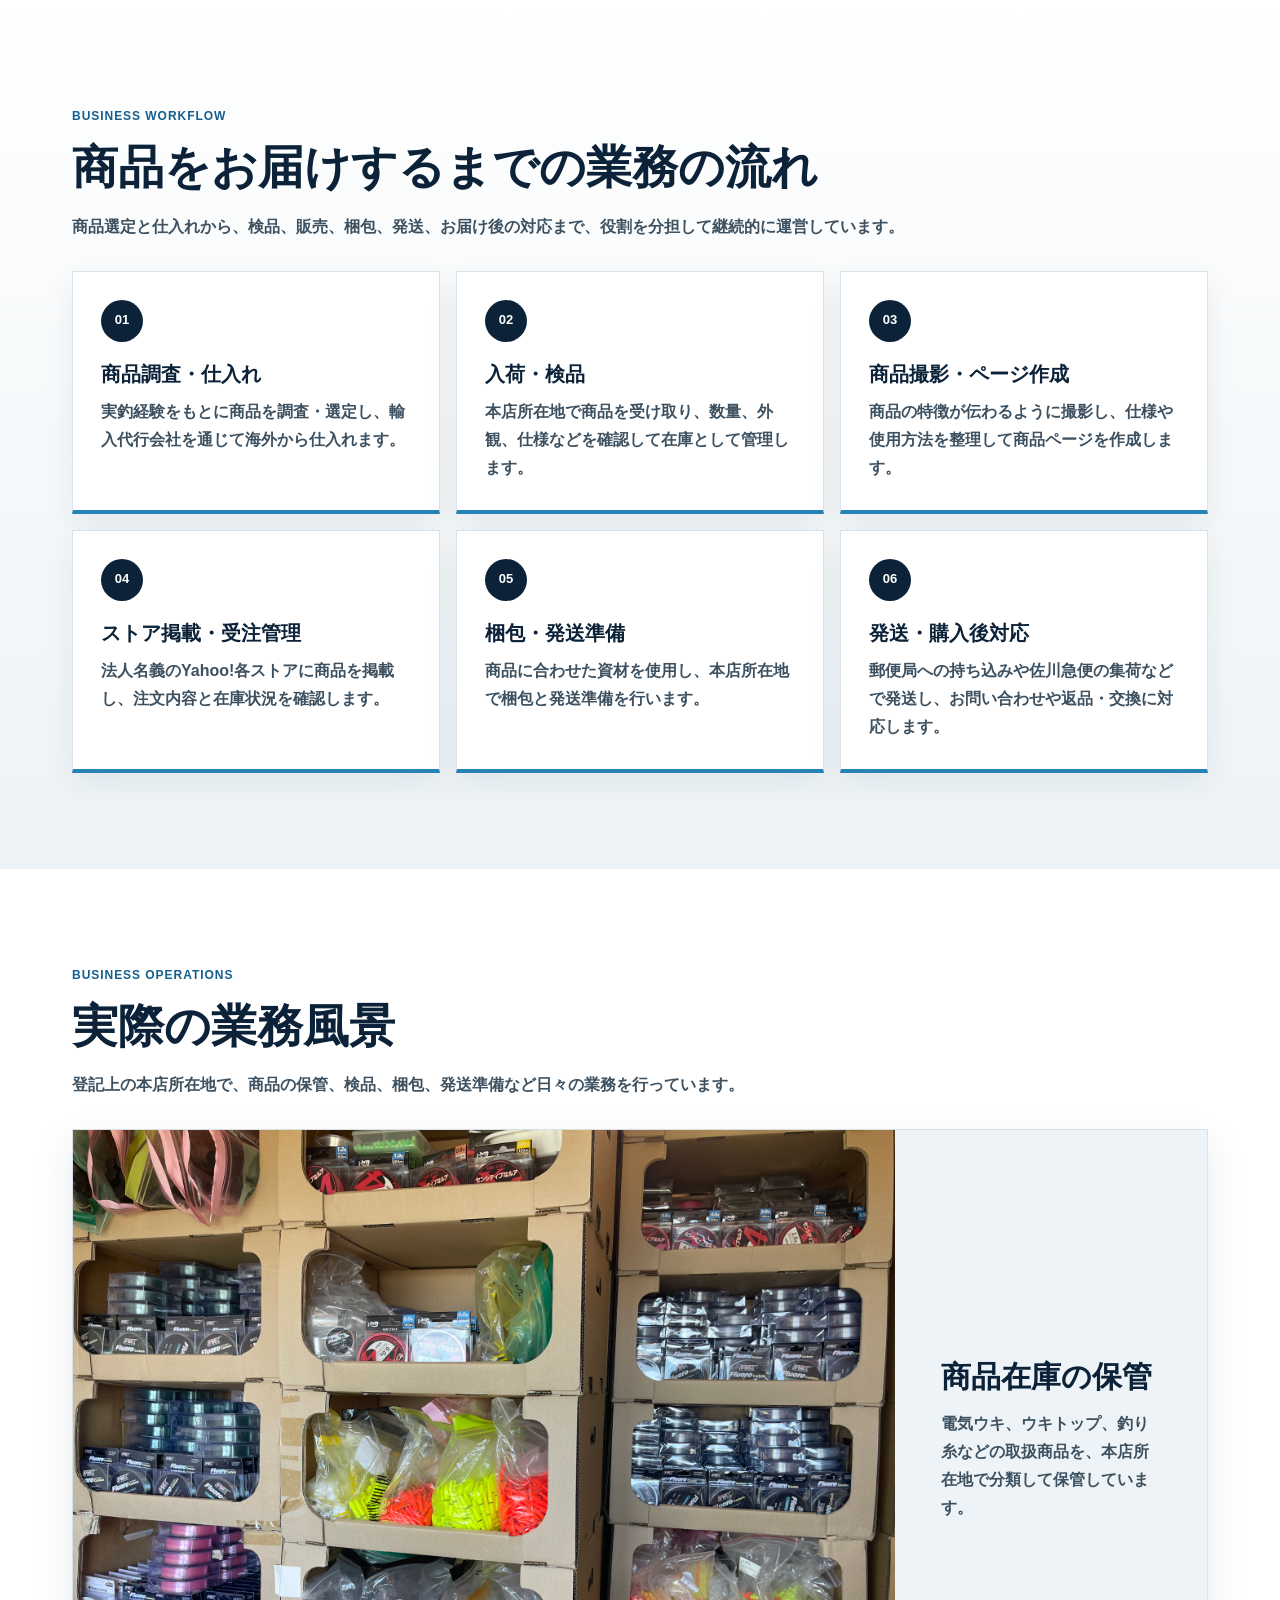
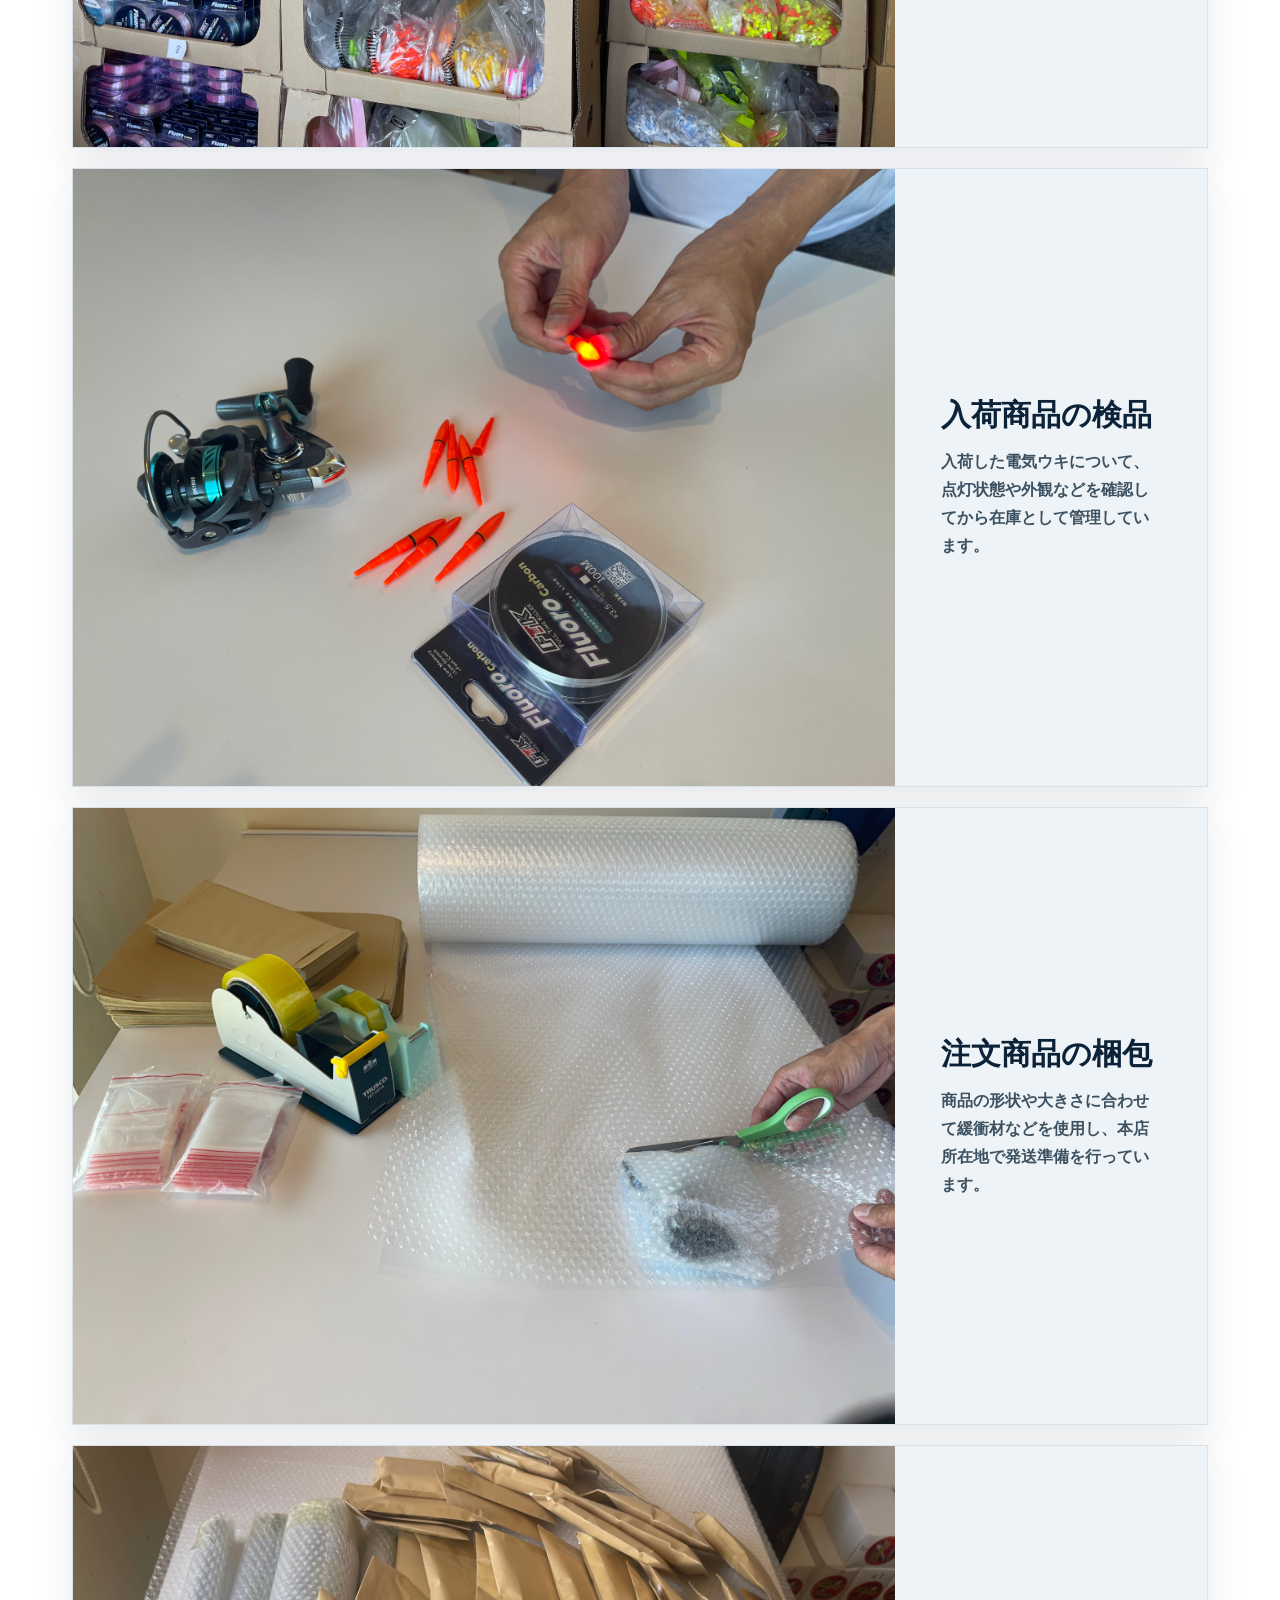
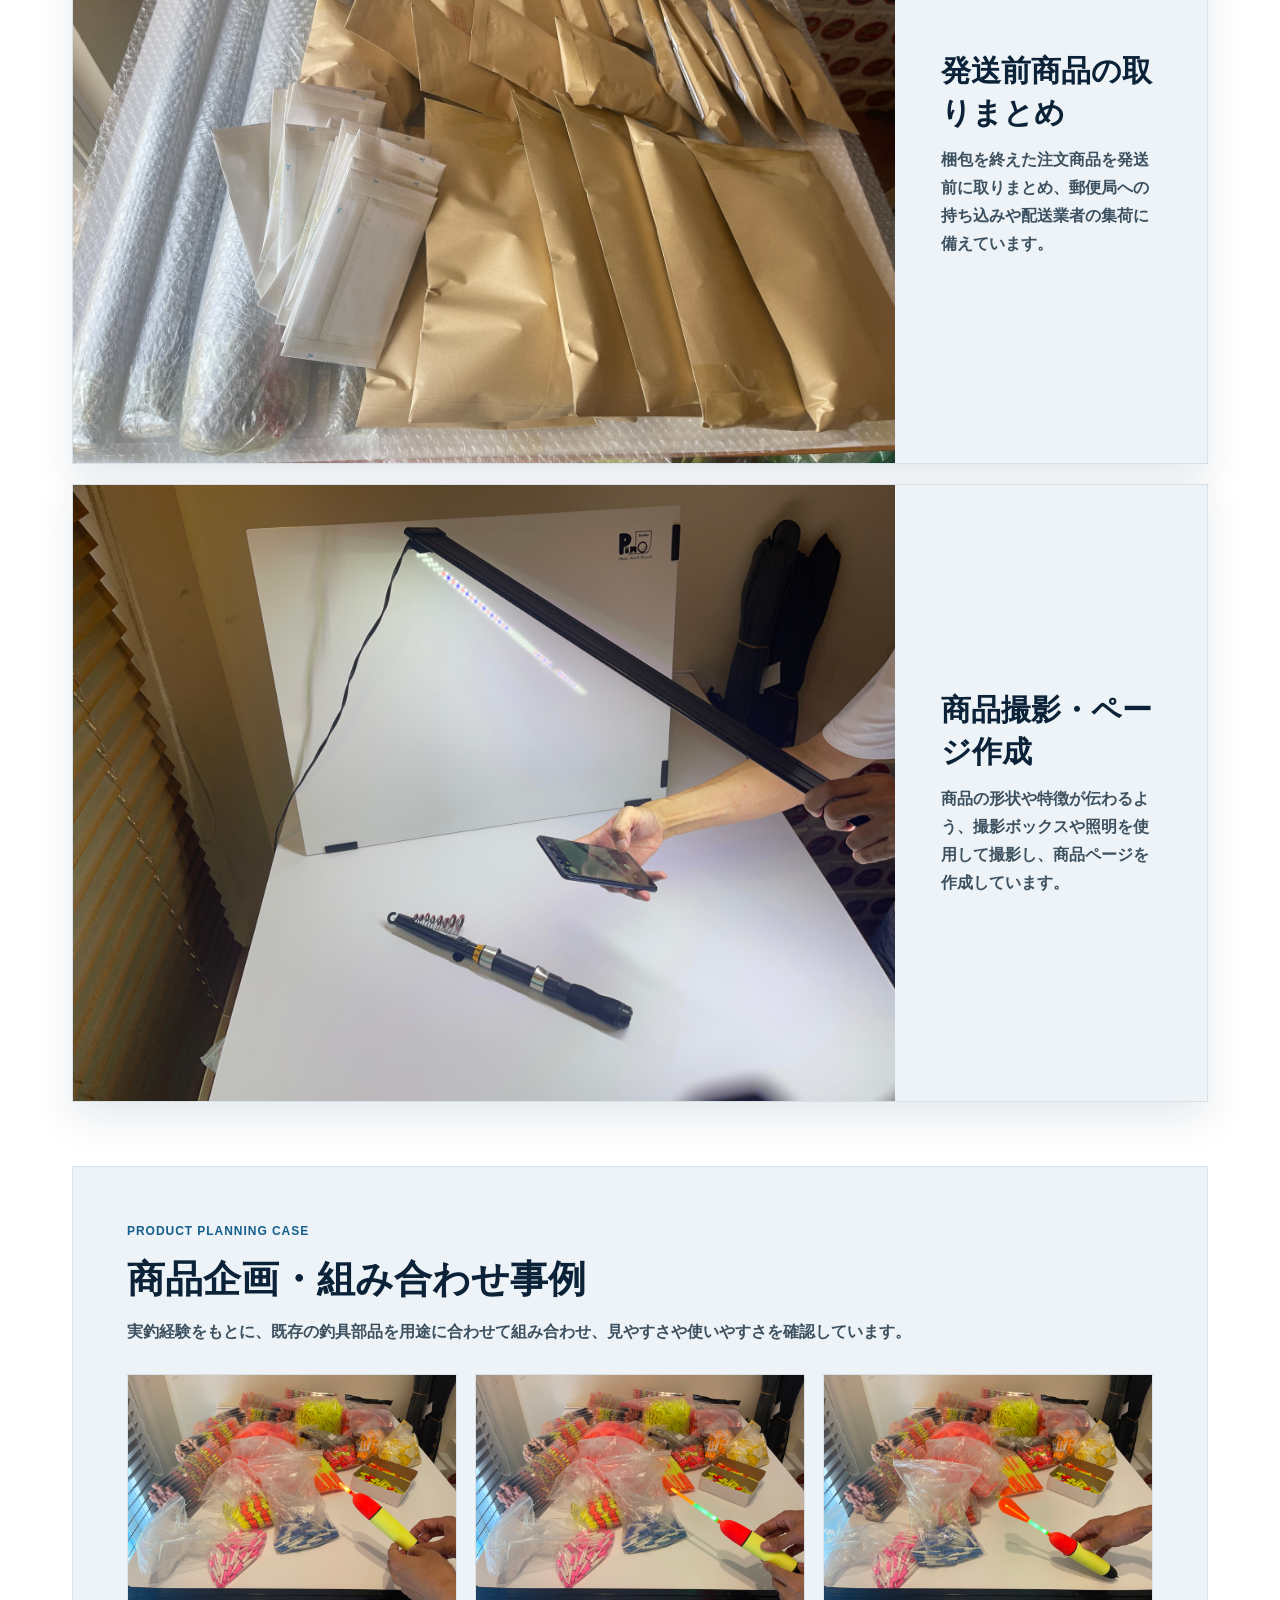
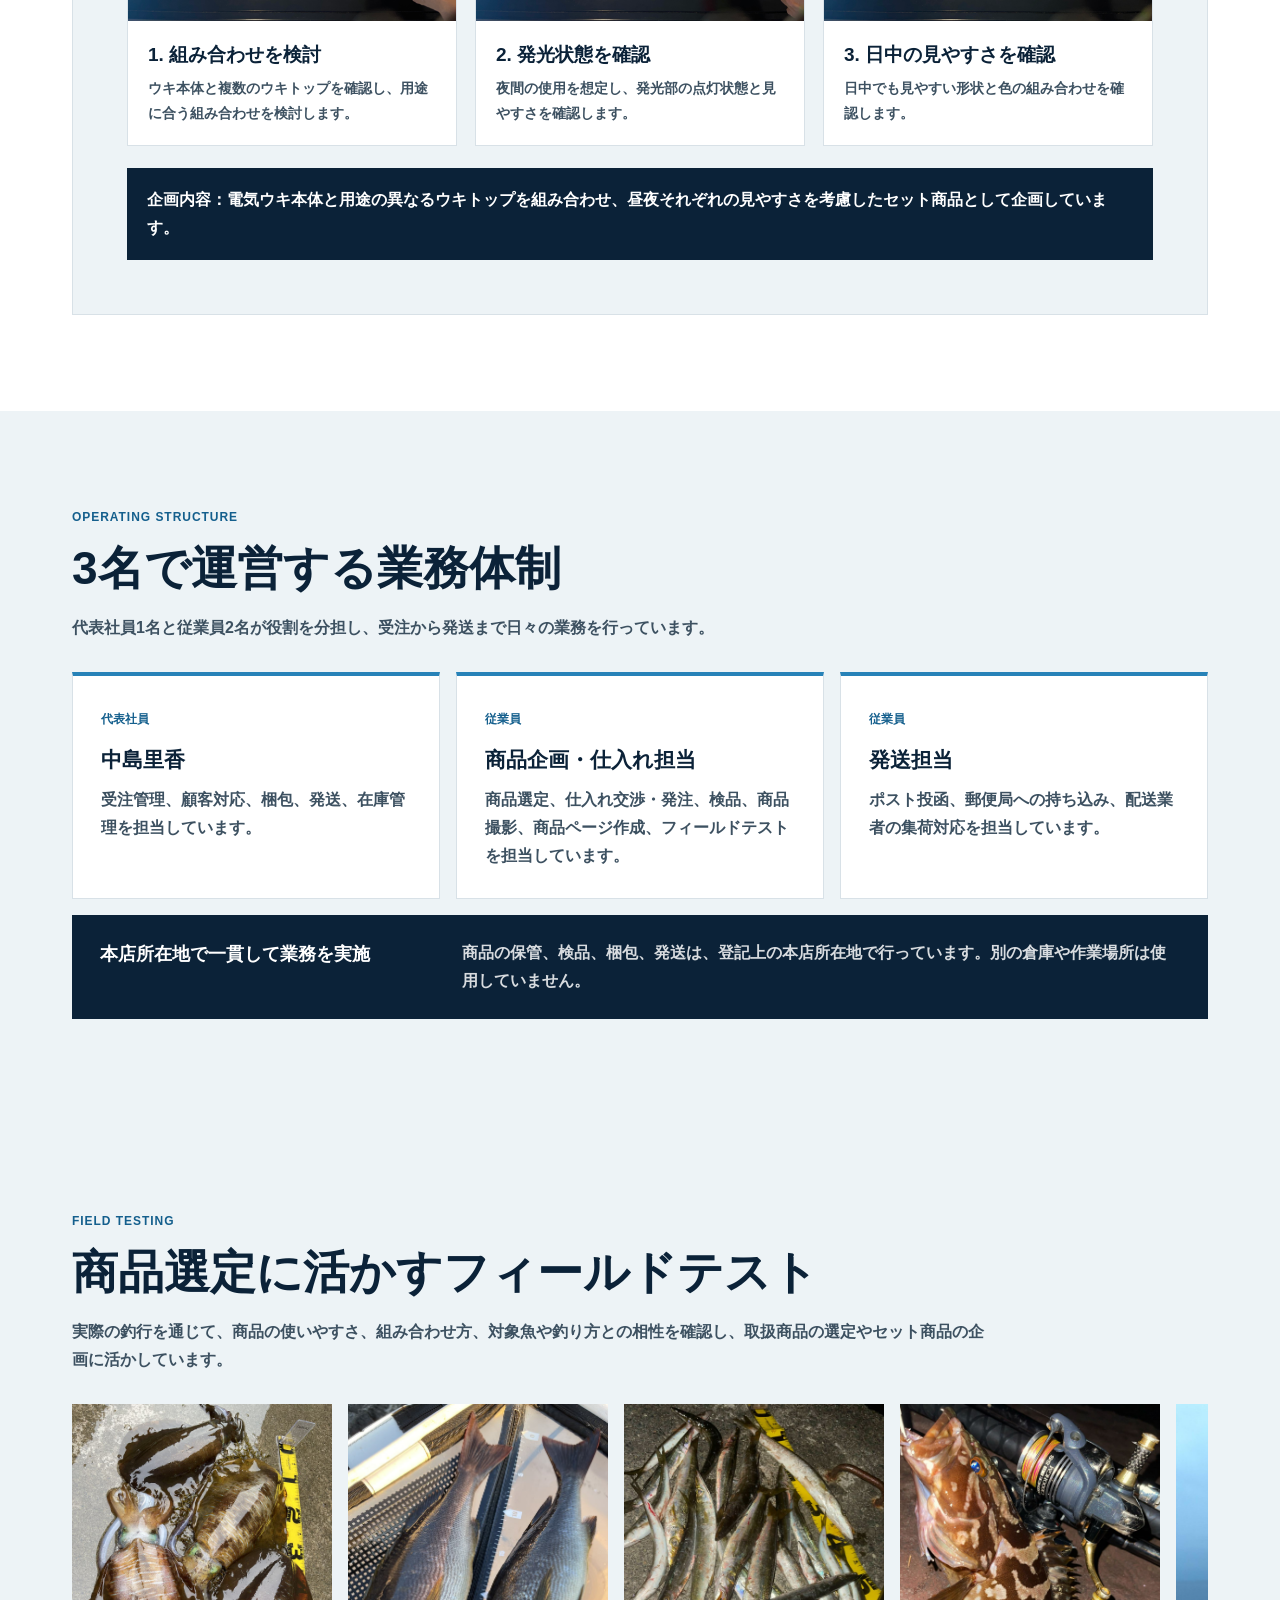
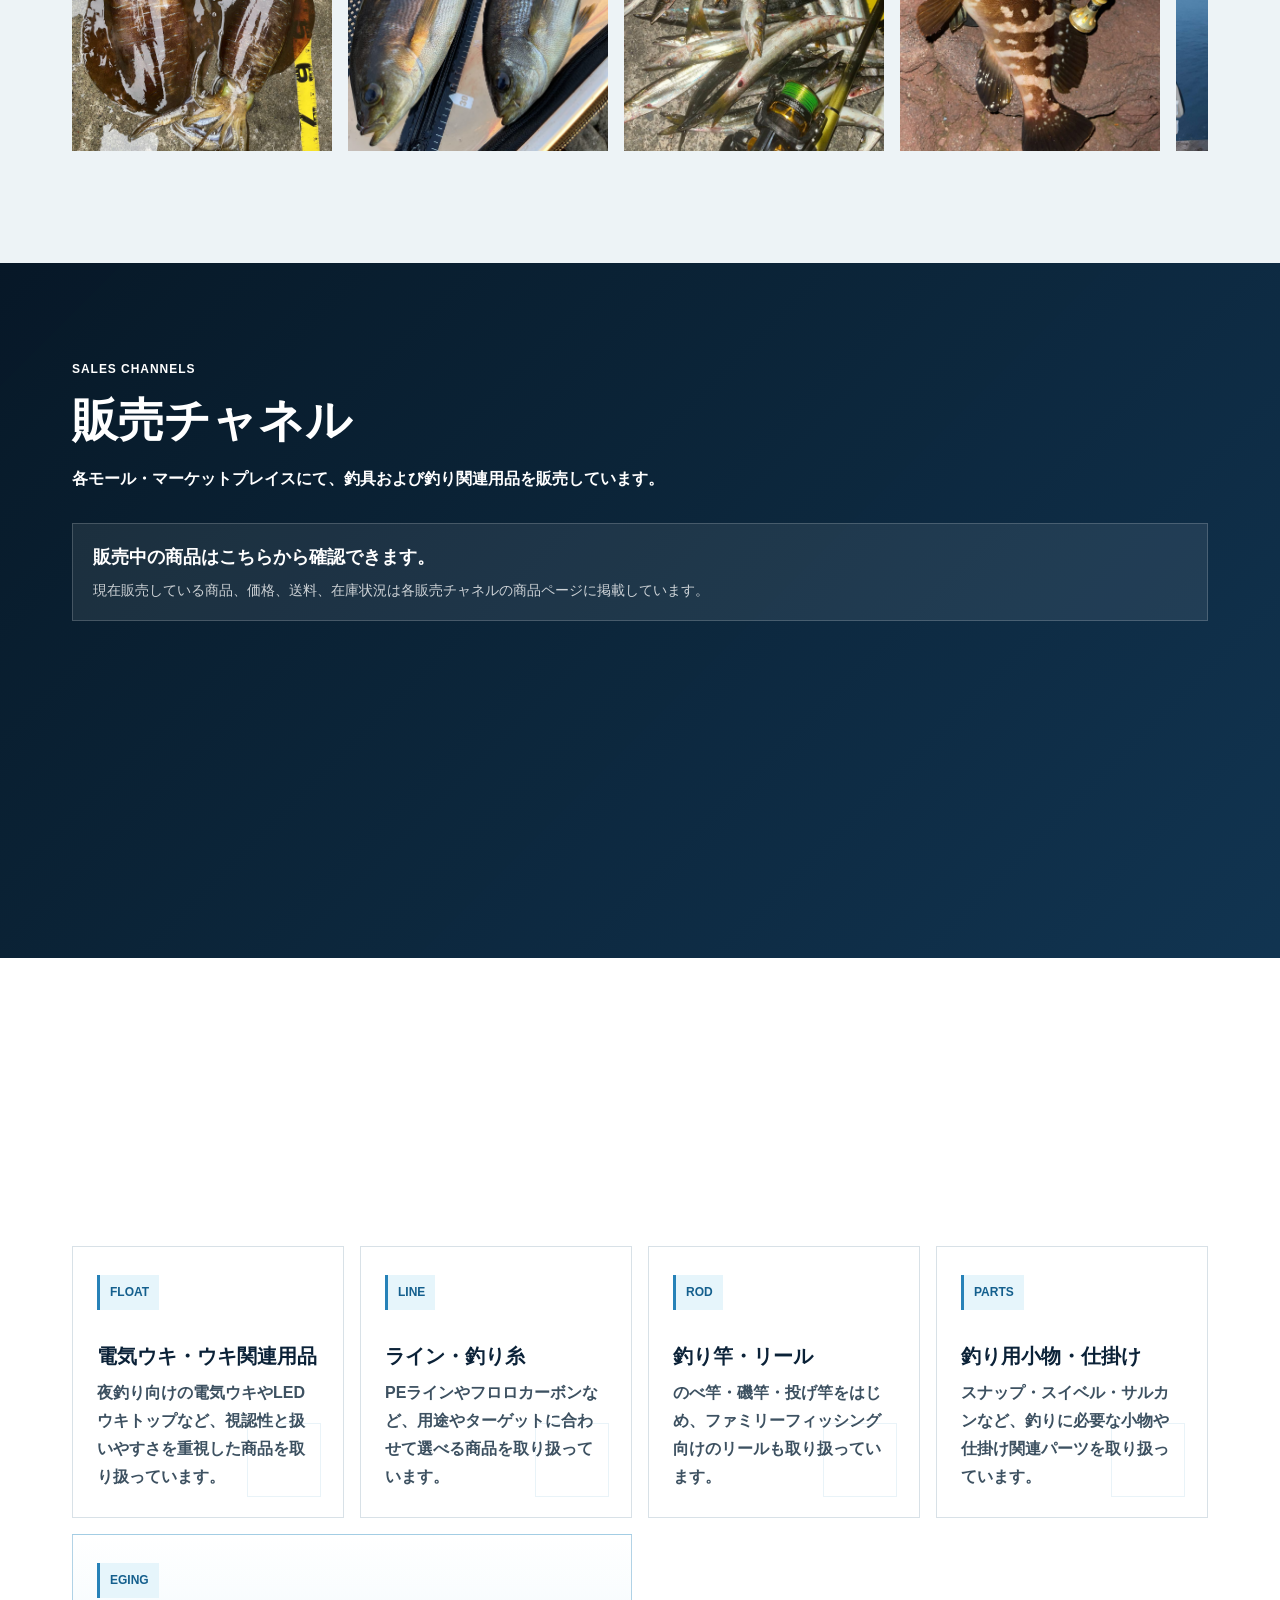
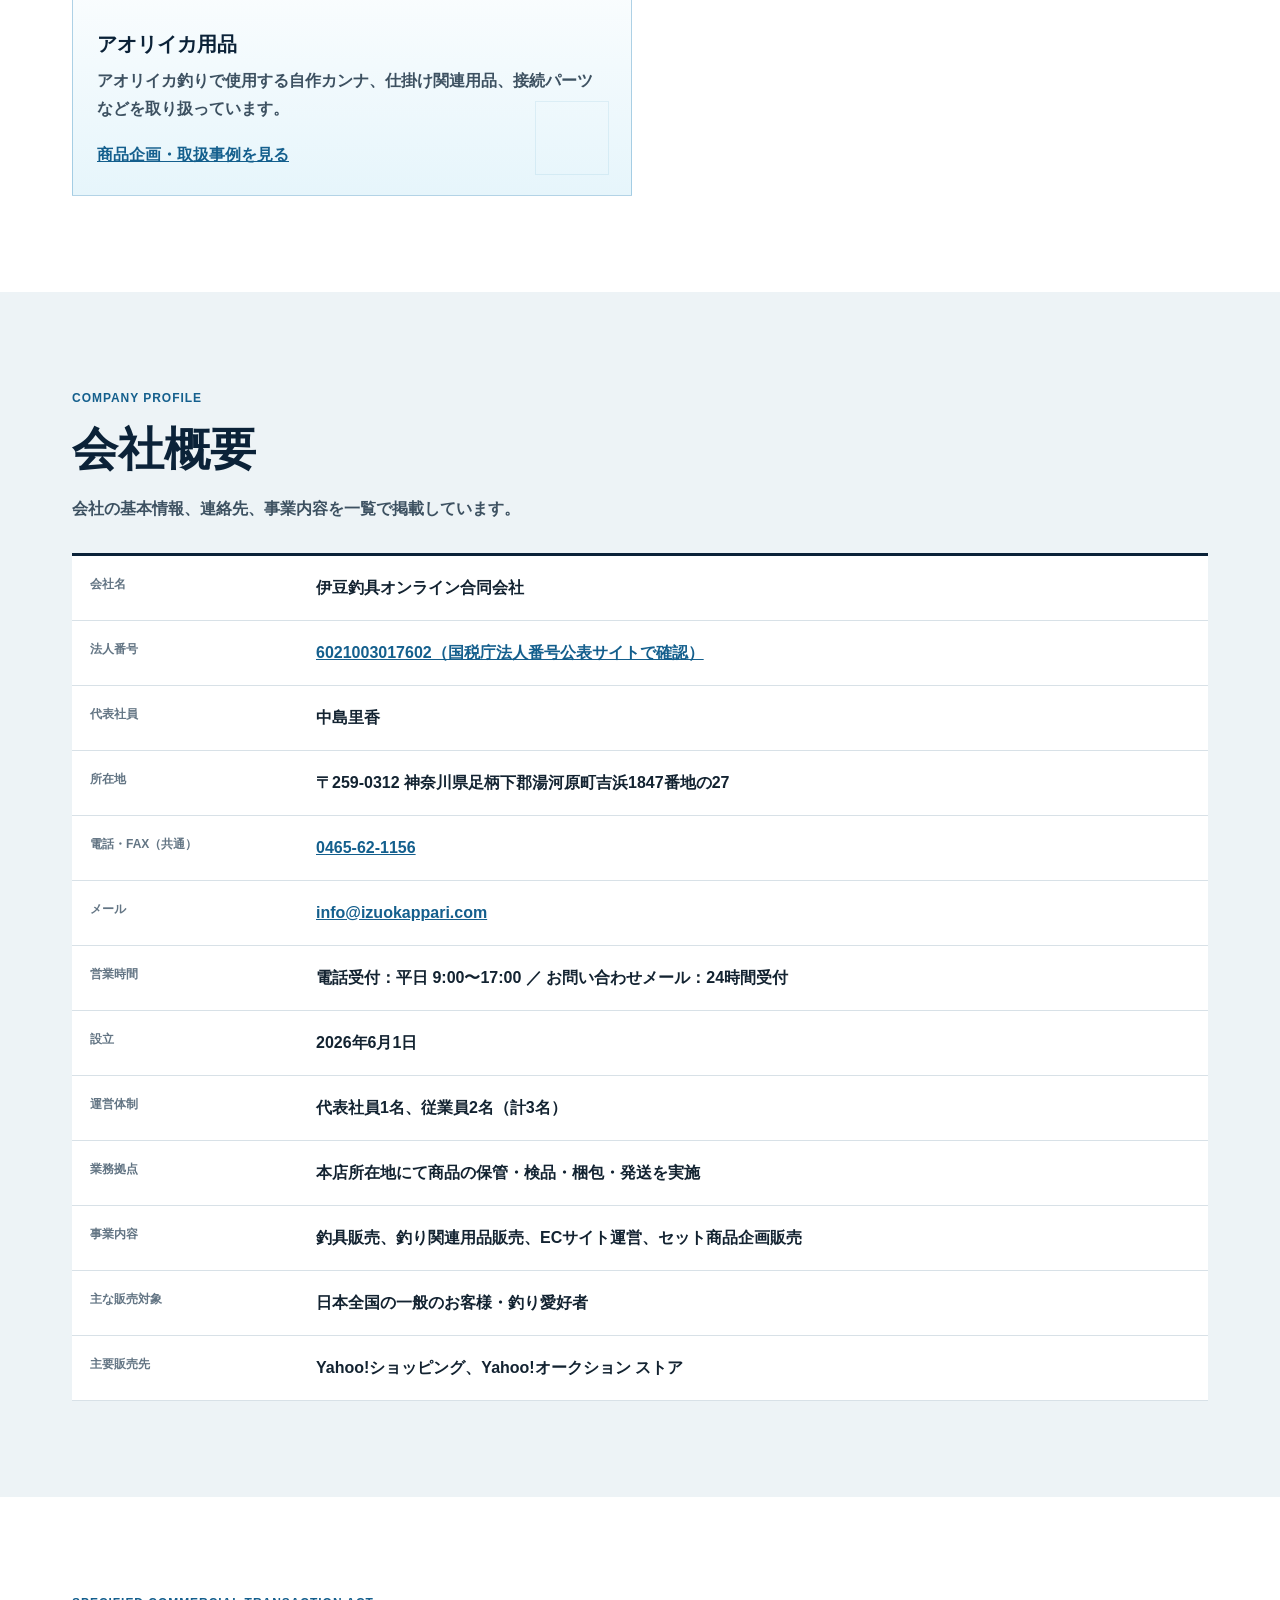
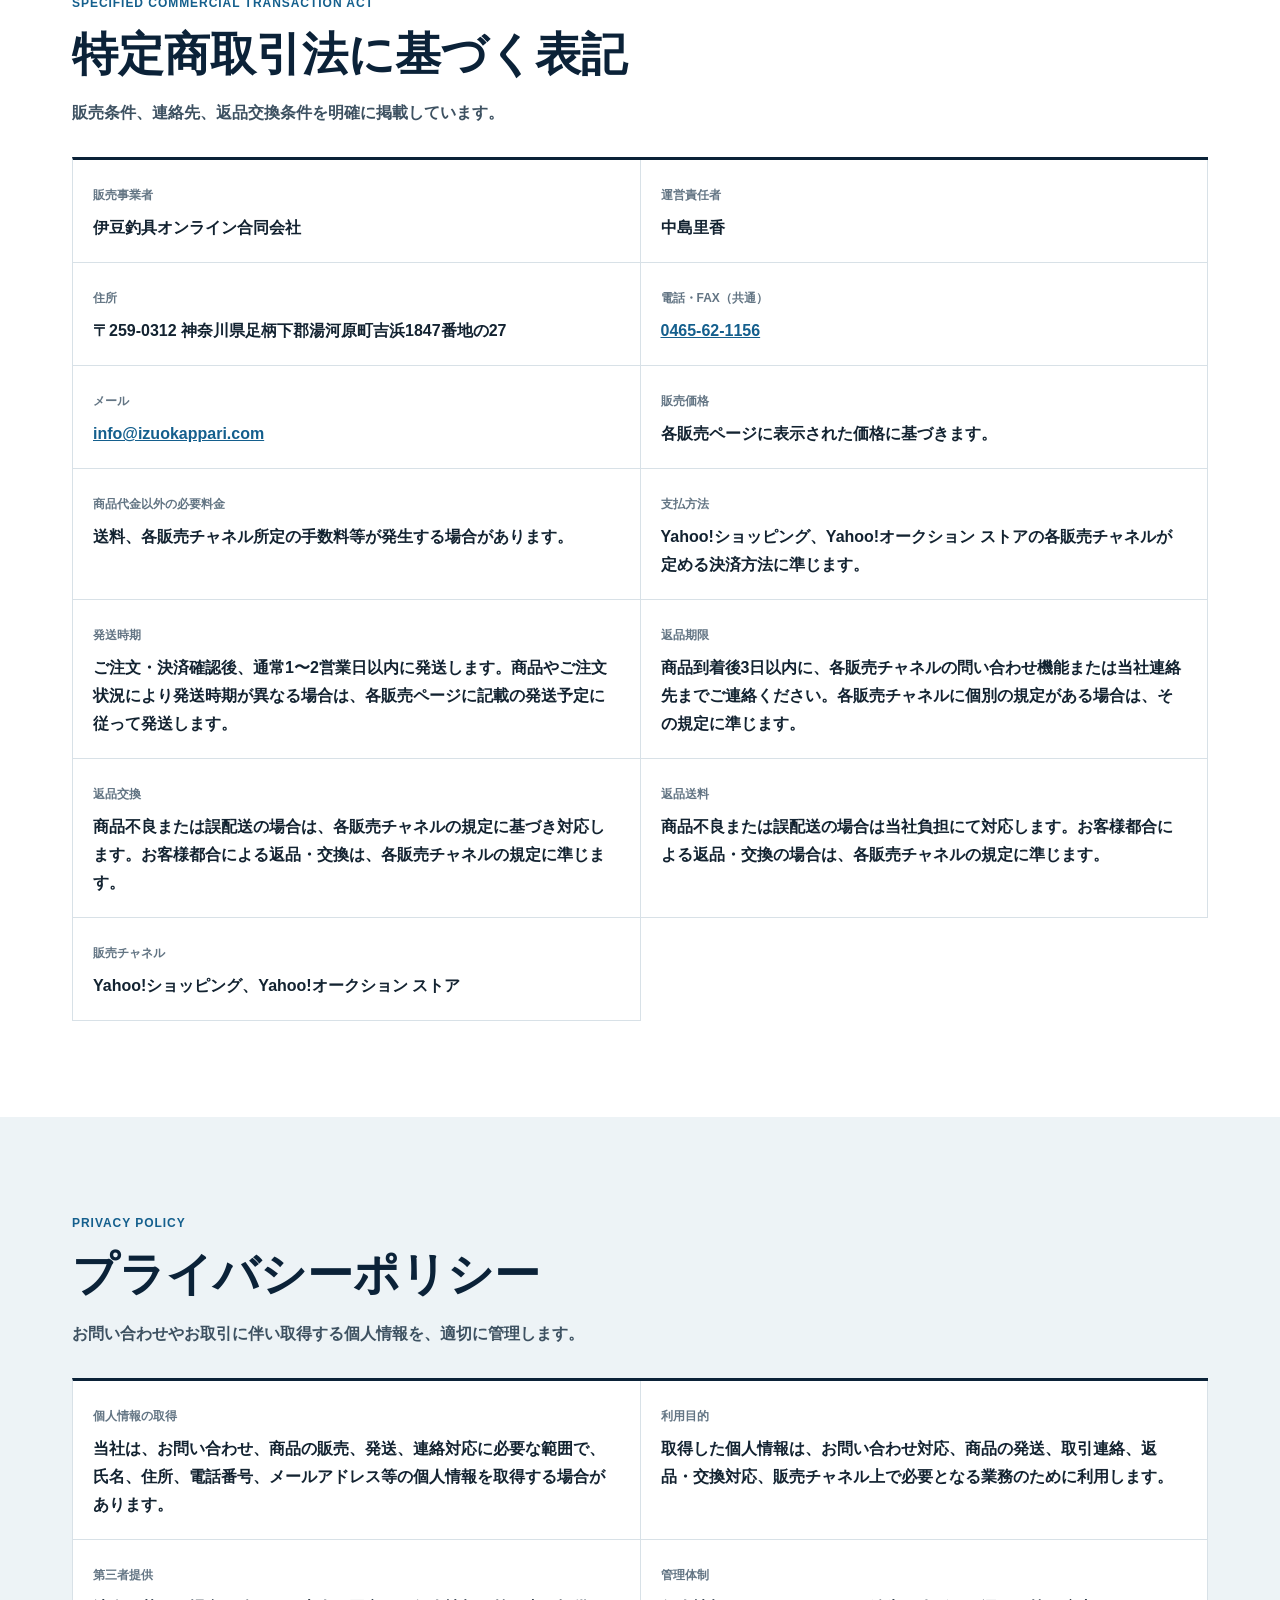
==== commit efd20d43: "Make homepage hero reflect business operations" ====
--- a/index.html
+++ b/index.html
@@ -13,7 +13,7 @@
     <meta property="og:locale" content="ja_JP">
     <link rel="canonical" href="https://izuokappari.com/">
     <link rel="icon" href="./assets/izu-logo.jpg" type="image/jpeg">
-    <link rel="stylesheet" href="./styles.css?v=20260722-featured-product">
+    <link rel="stylesheet" href="./styles.css?v=20260722-business-hero">
     <script type="application/ld+json">
       {
         "@context": "https://schema.org",
@@ -89,15 +89,15 @@
 
     <main id="top">
       <section class="hero image-hero">
-        <img class="hero-bg" src="assets/aoriika-catch.jpg" alt="アオリイカ釣果写真" fetchpriority="high">
+        <img class="hero-bg" src="assets/business-inventory.jpg" alt="本店所在地で保管している釣具商品の在庫" fetchpriority="high">
         <div class="hero-copy">
           <p class="eyebrow">Fishing Gear E-Commerce Company</p>
-          <h1>釣具・釣り関連用品の<br>EC販売</h1>
+          <h1>釣具の仕入れ・検品から<br>EC販売・発送まで</h1>
           <p class="lead">
-            実釣経験を、商品選定とセット企画に活かしています。
+            登記上の本店所在地で、在庫保管、検品、商品撮影、梱包・発送を行っています。
           </p>
           <p class="hero-body">
-            釣り竿、リール、ライン、電気ウキ、LEDウキトップをはじめ、釣り用小物や仕掛け関連パーツなど幅広い商品を取り扱っています。
+            実釣経験を商品選定とセット企画に活かし、釣り竿、リール、ライン、電気ウキ、LEDウキトップ、釣り用小物などを継続して取り扱っています。
           </p>
           <div class="hero-actions" aria-label="主要導線">
             <a class="button primary" href="#company">会社概要を見る</a>
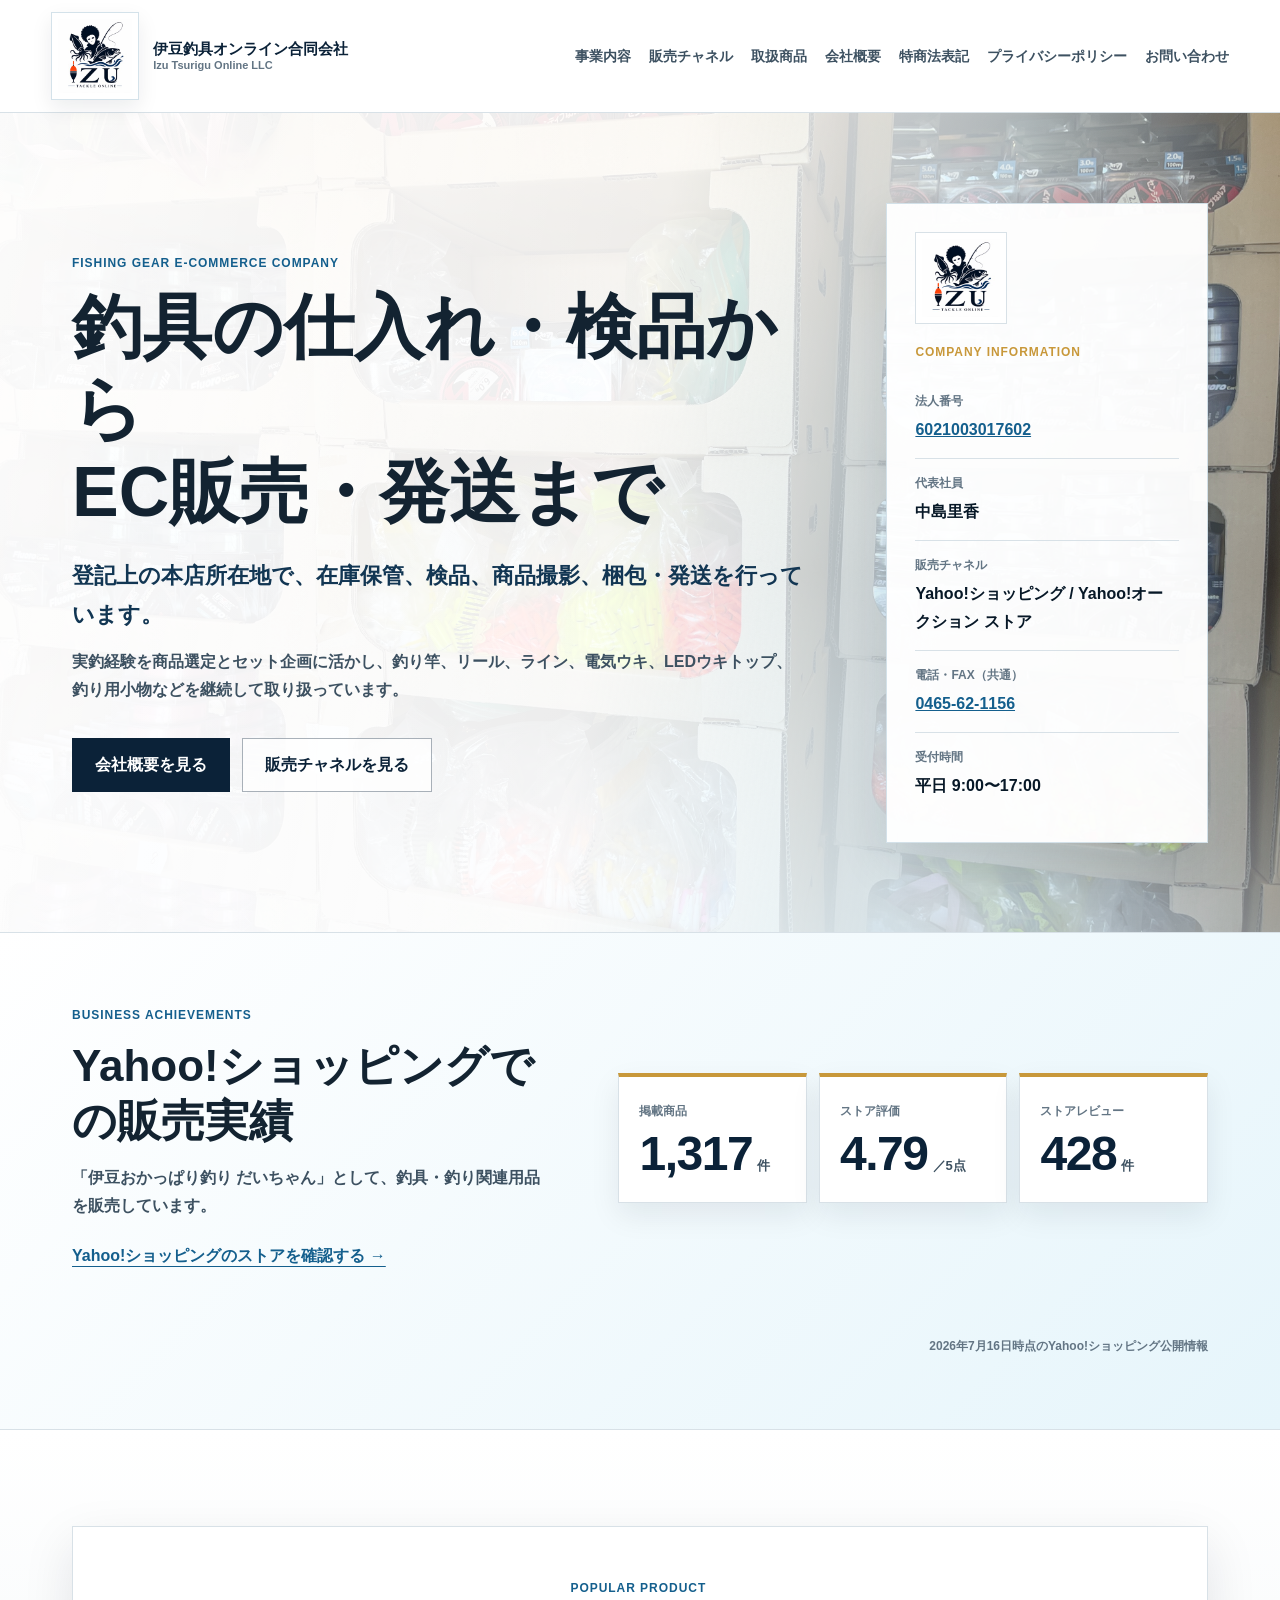
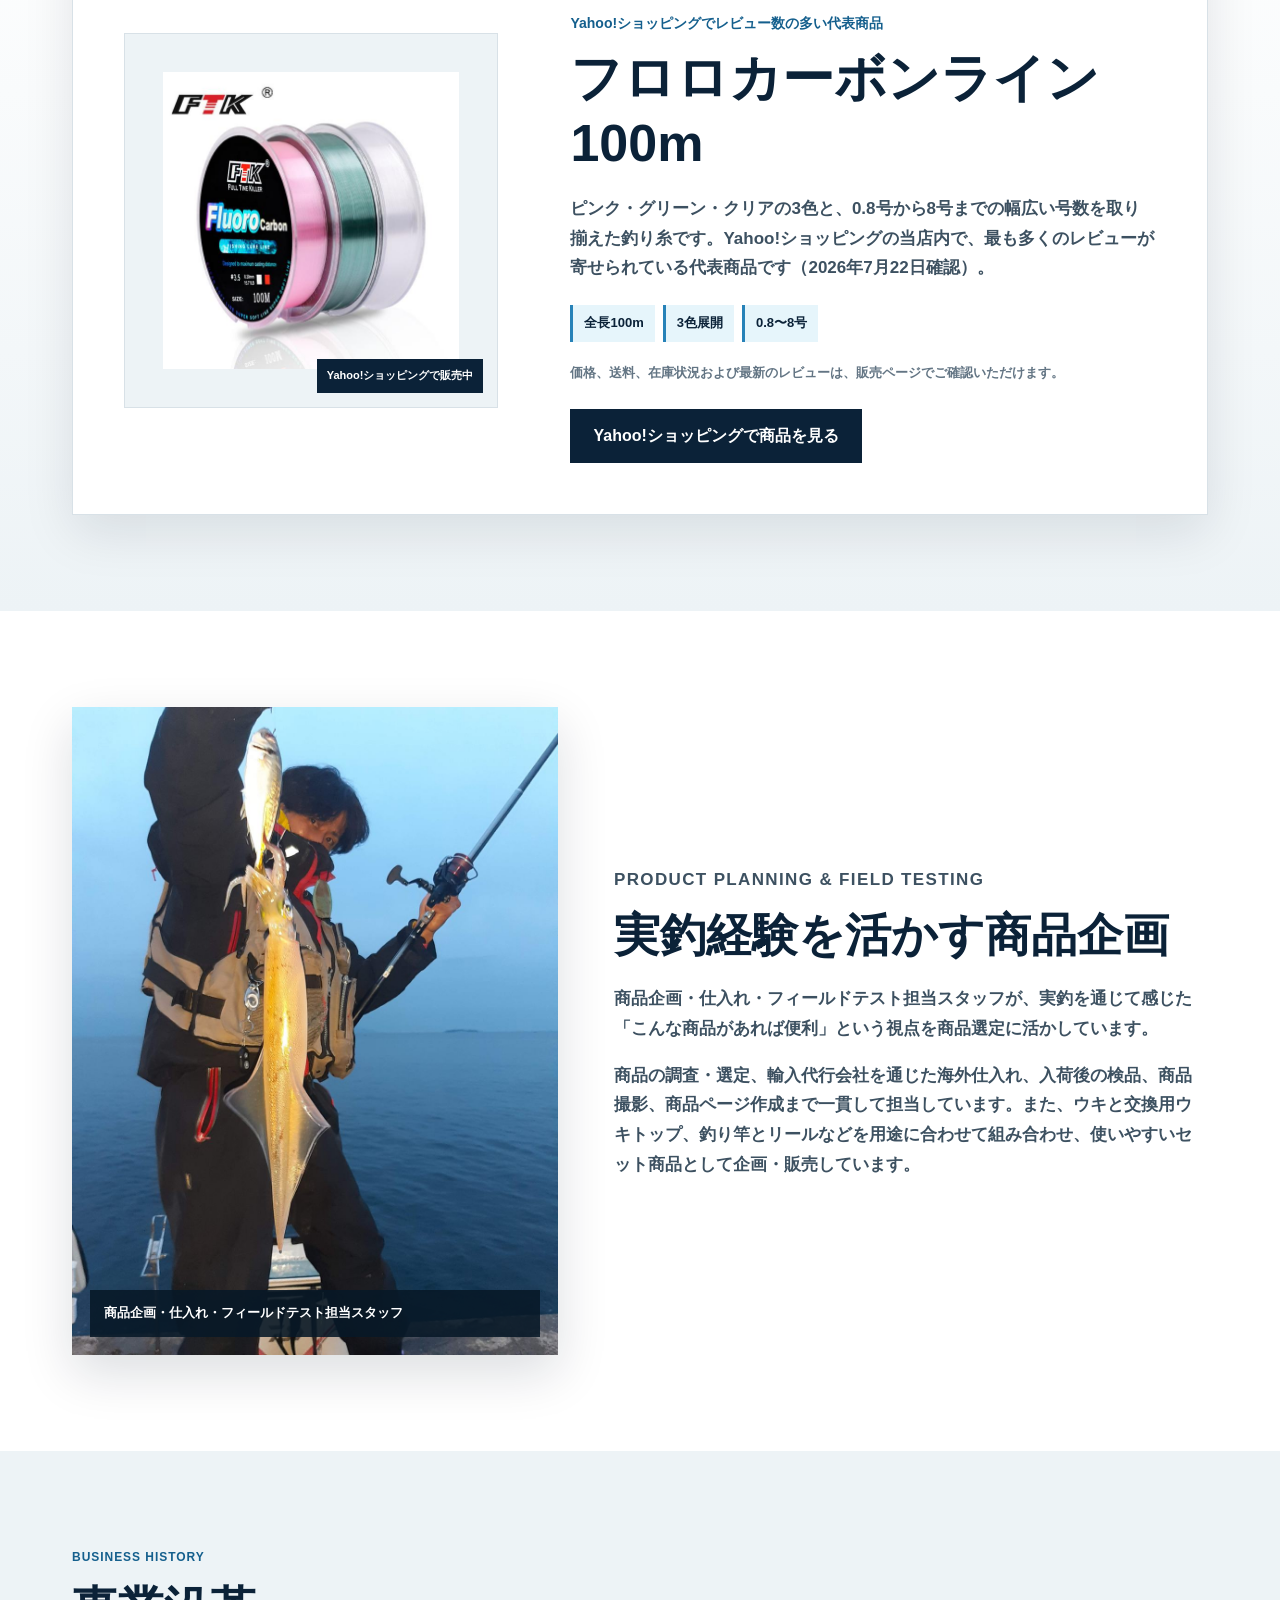
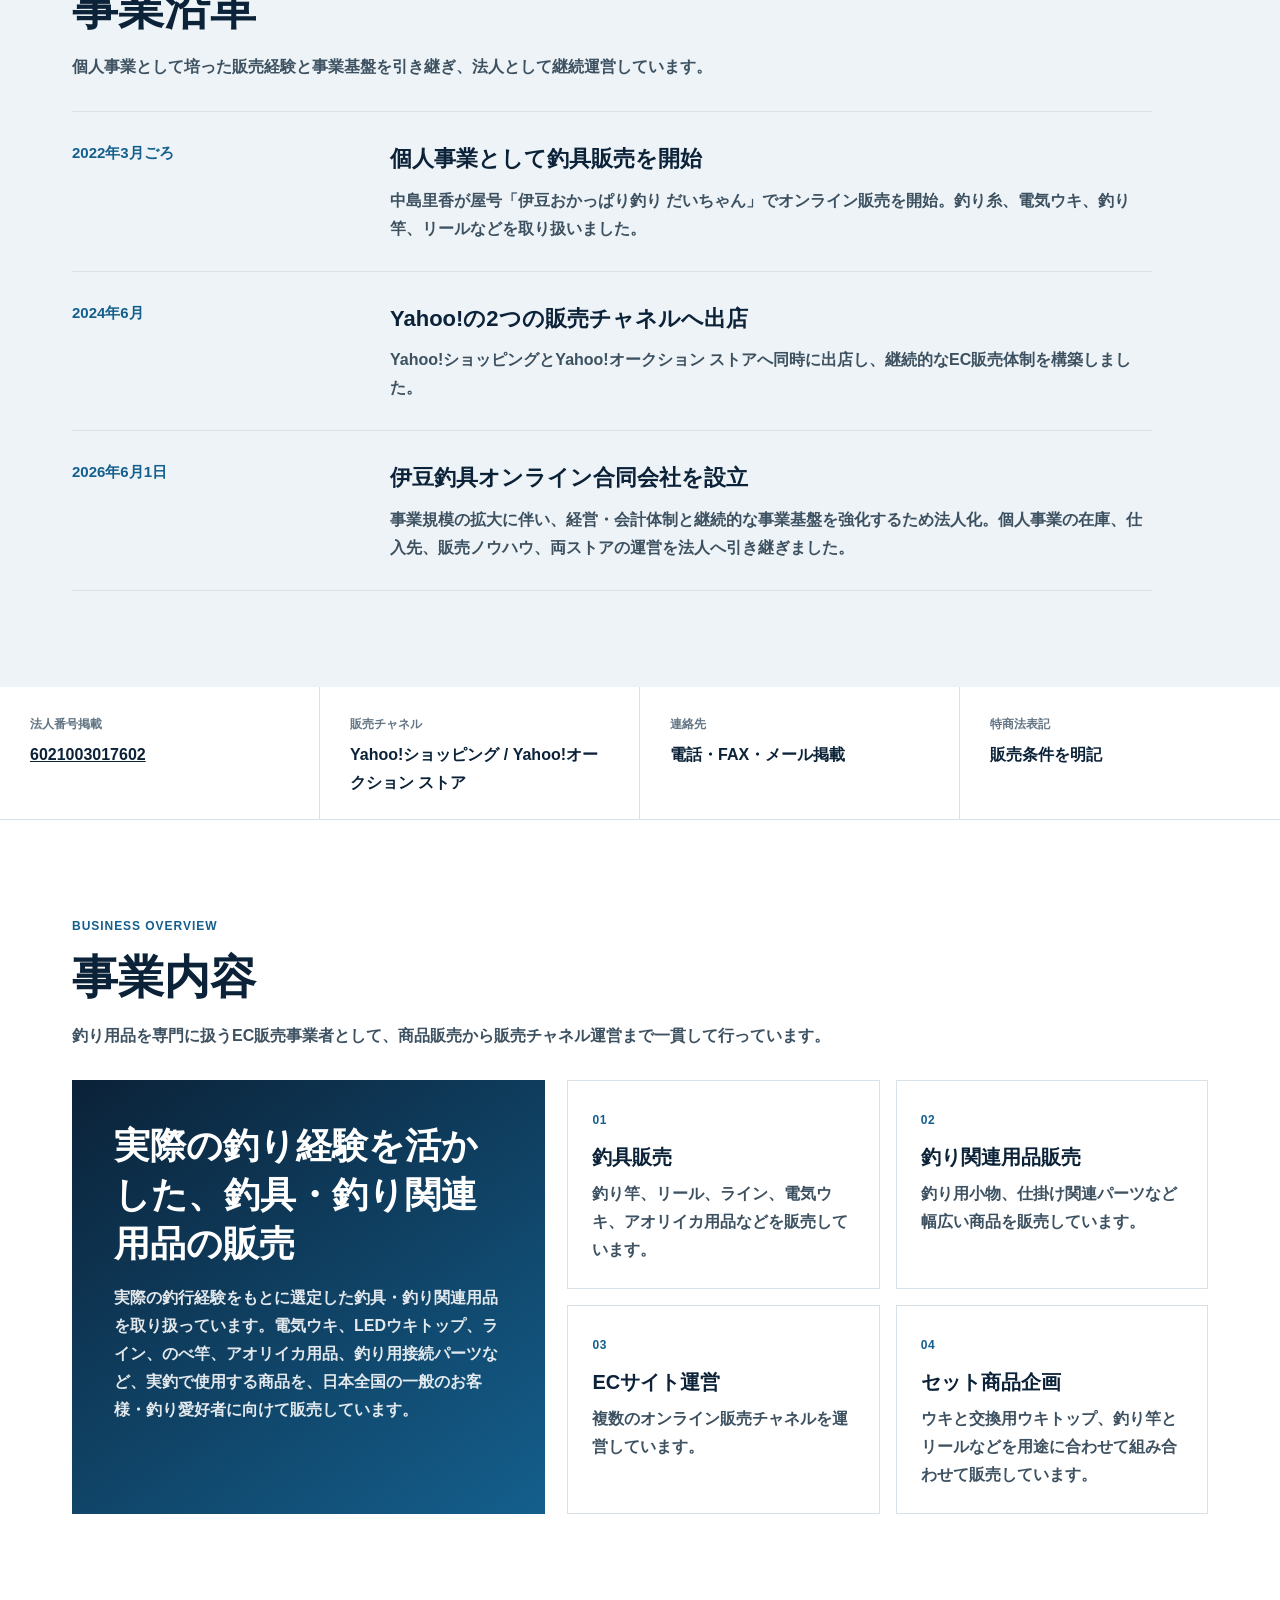
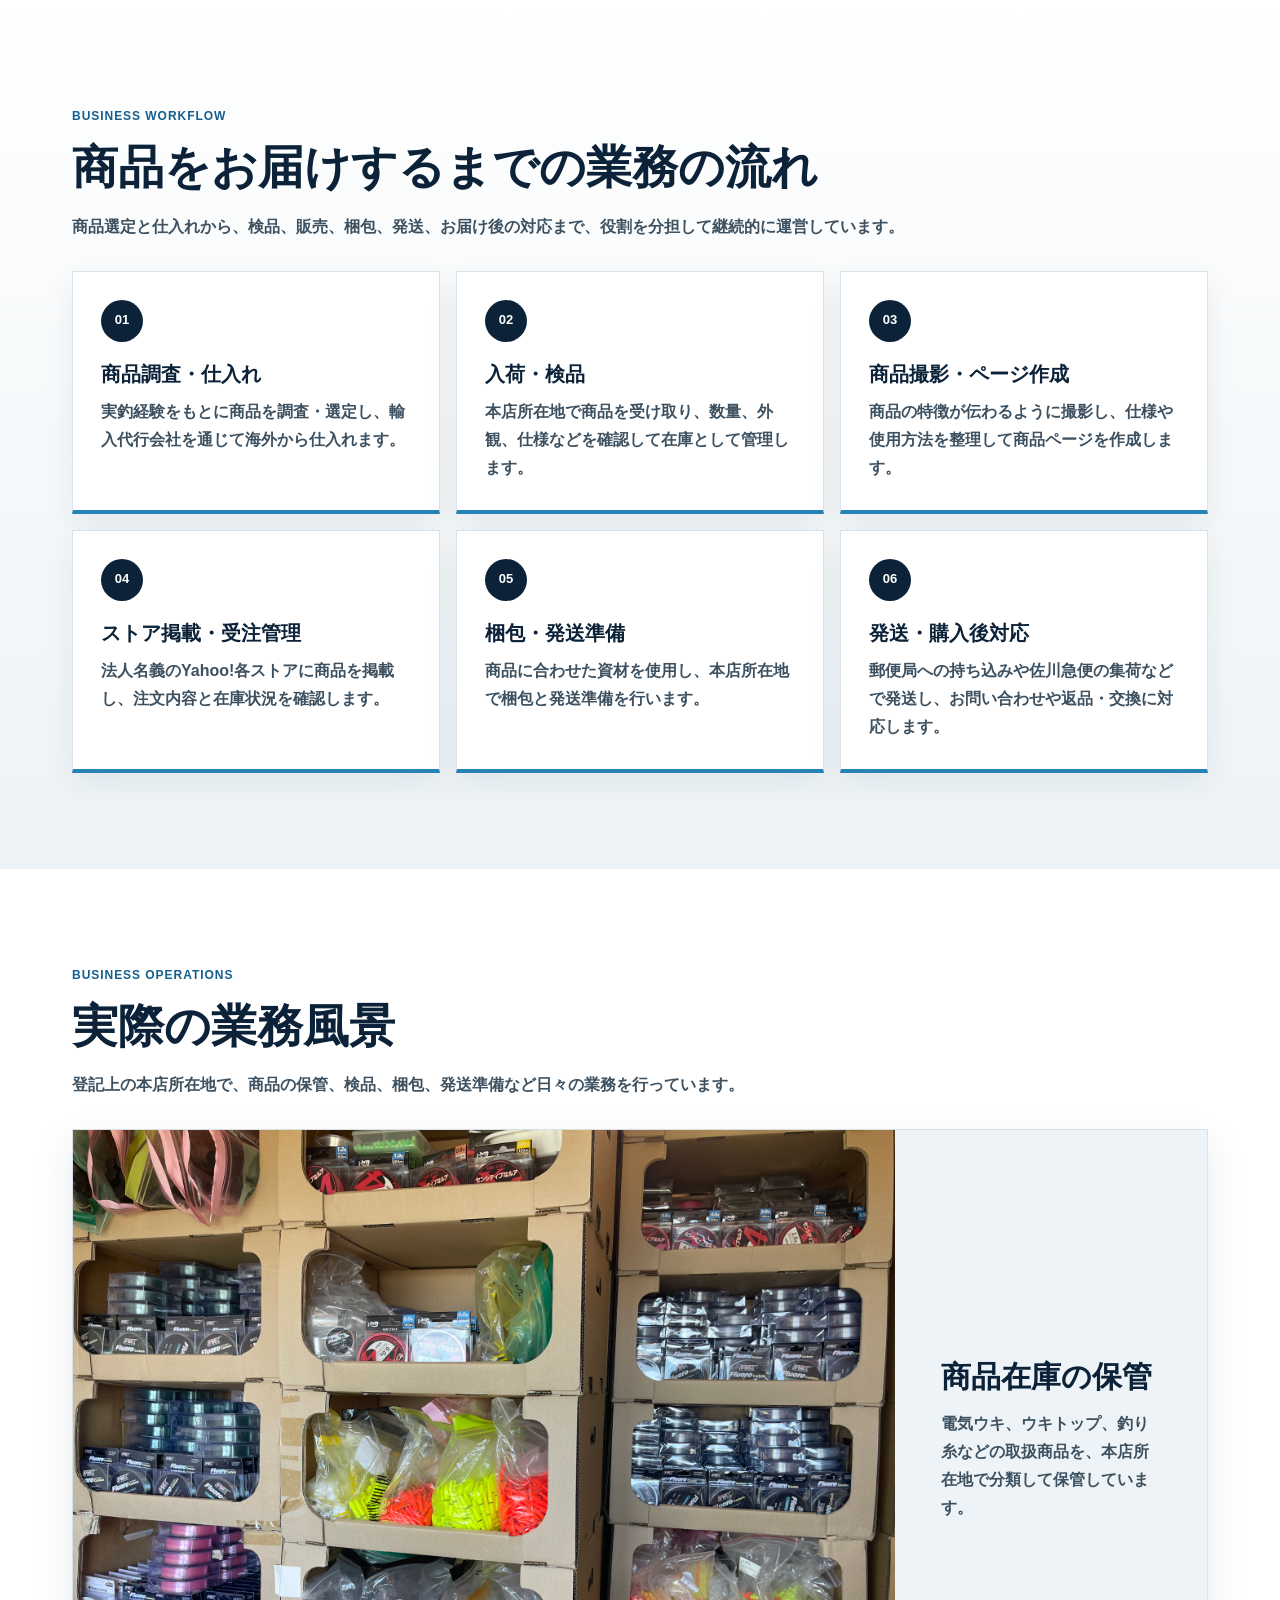
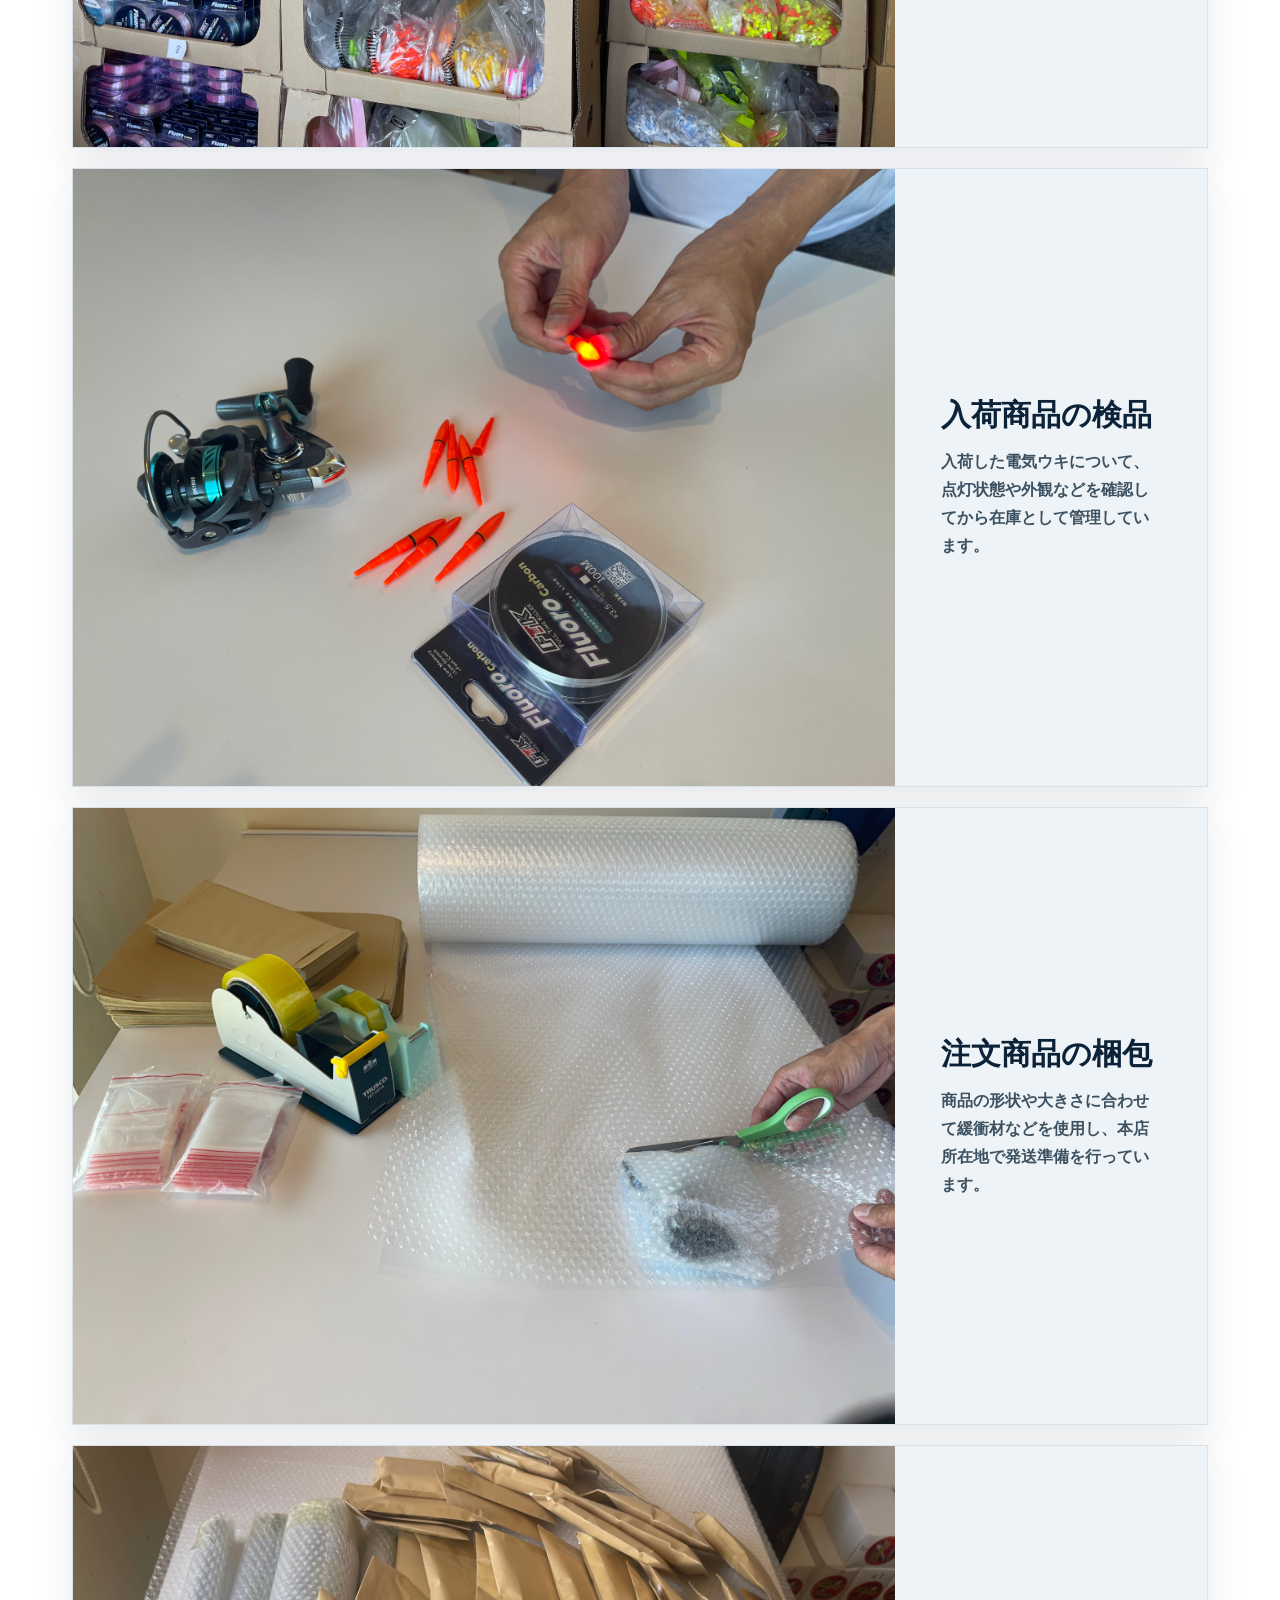
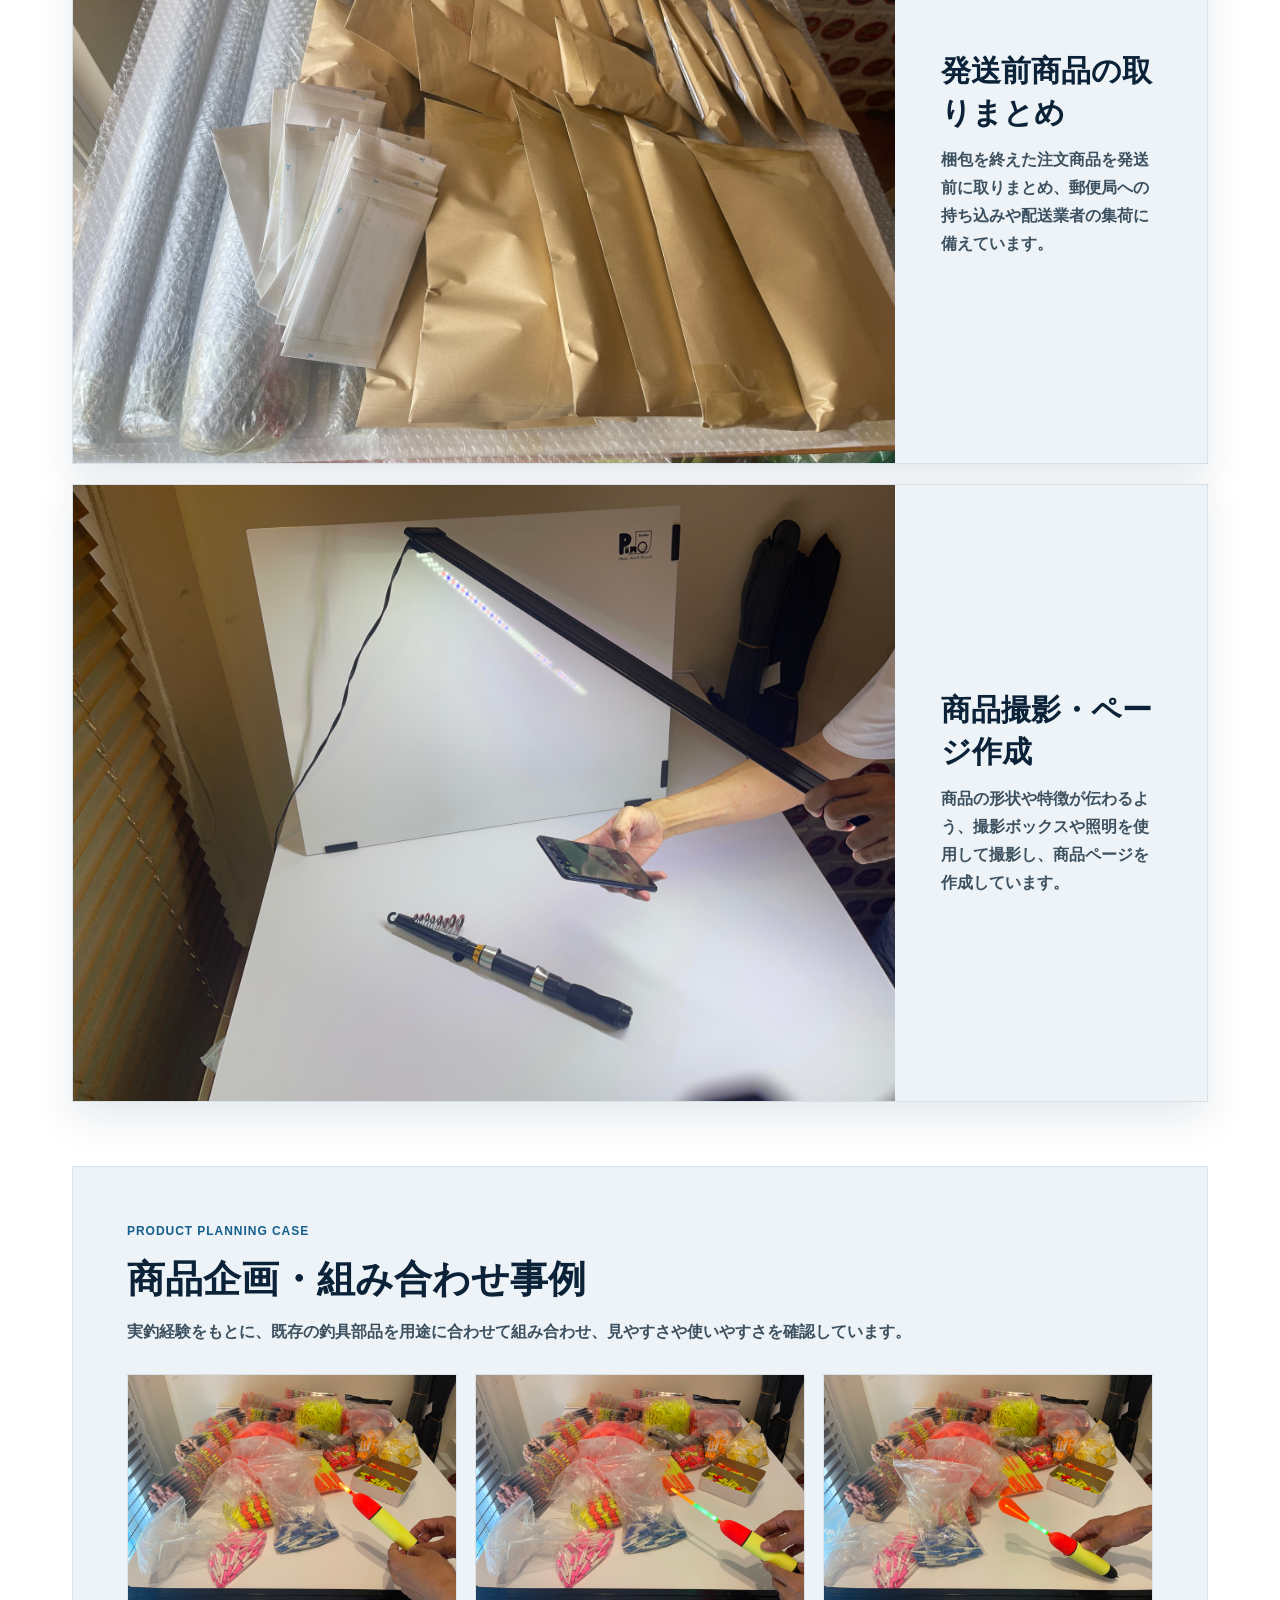
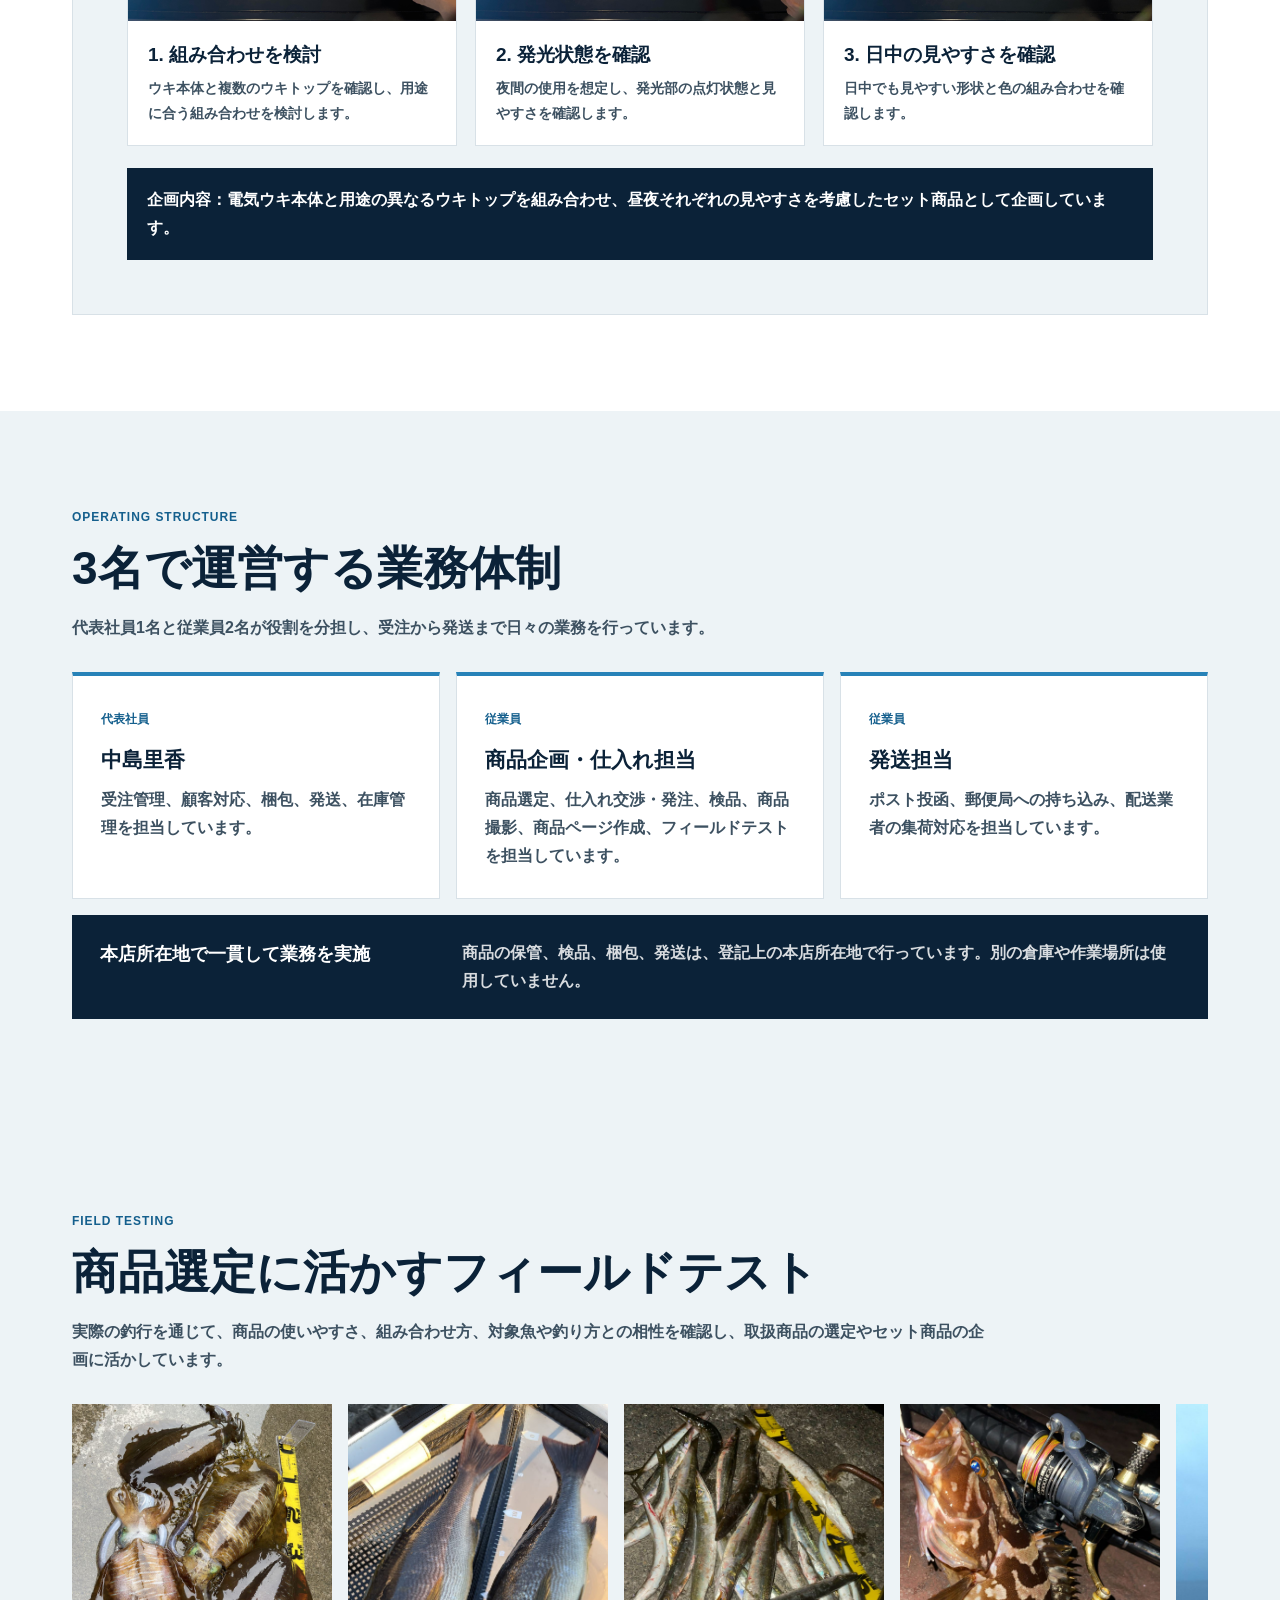
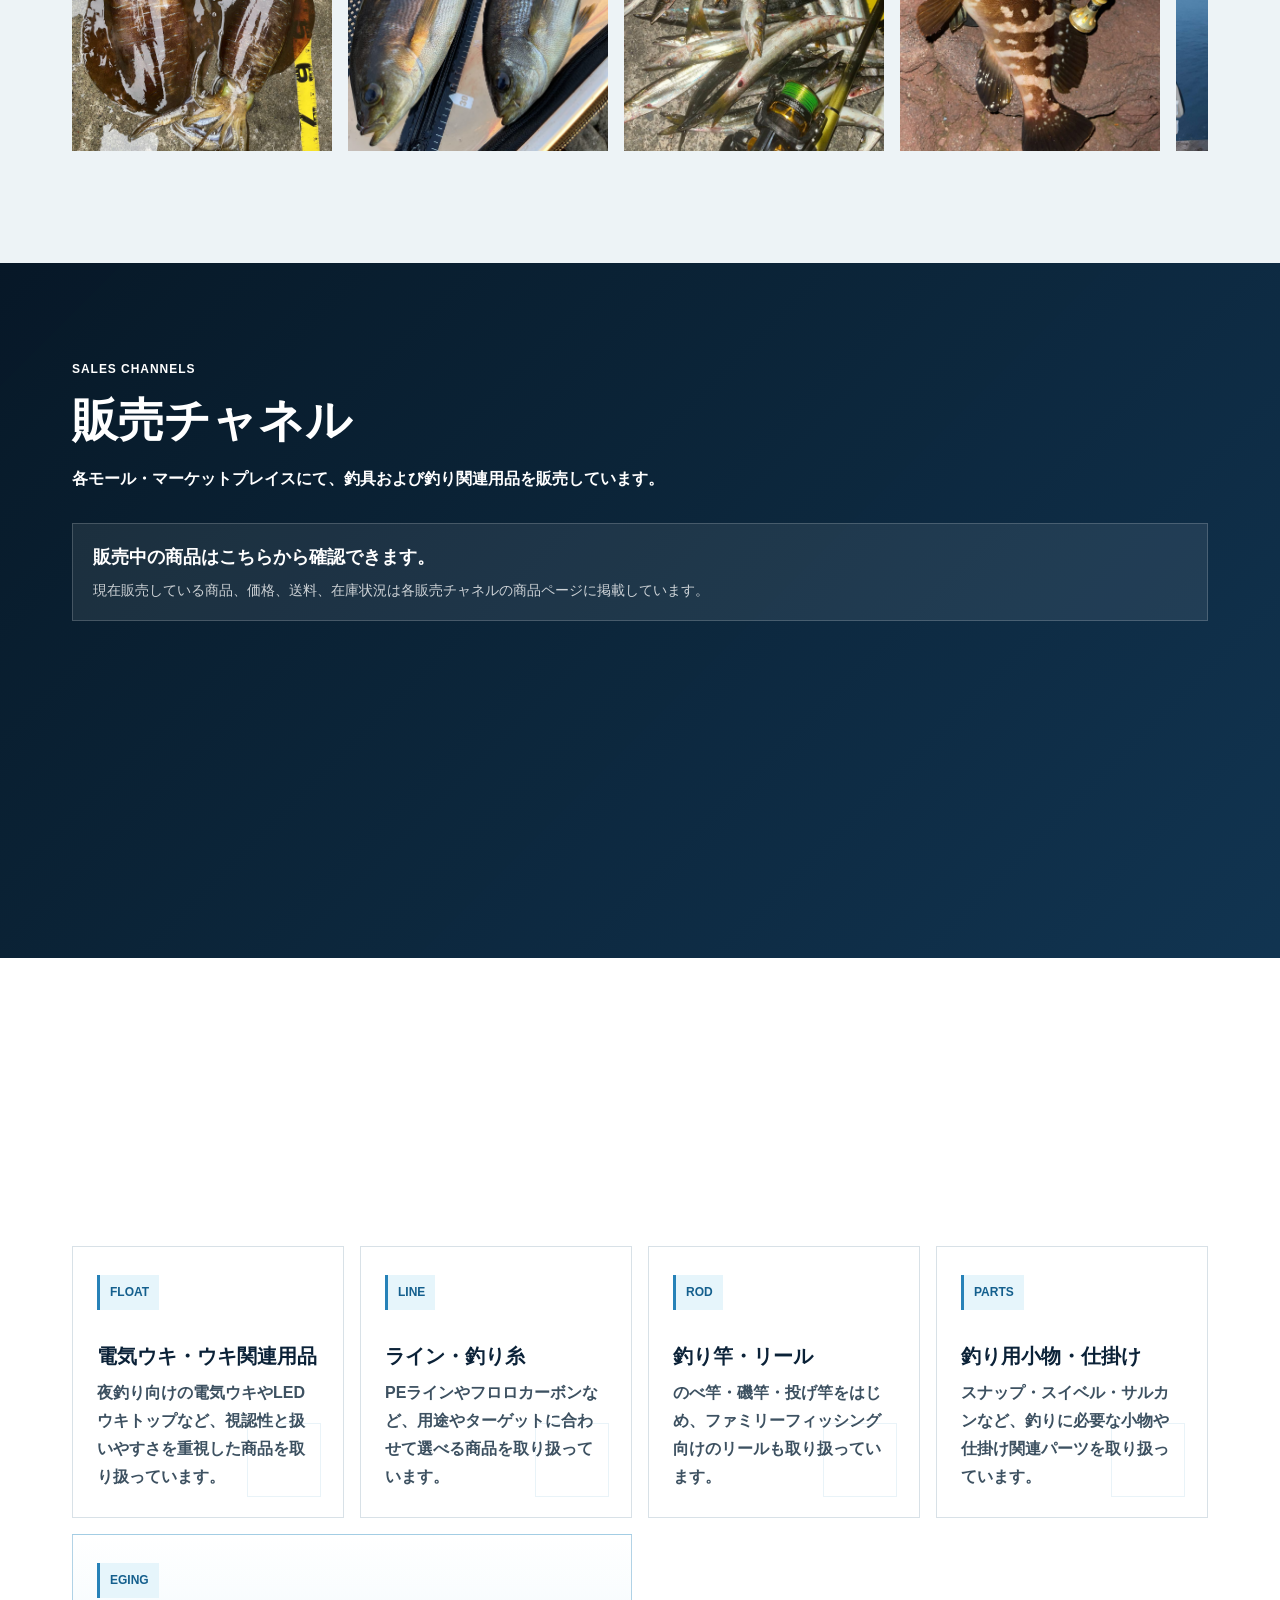
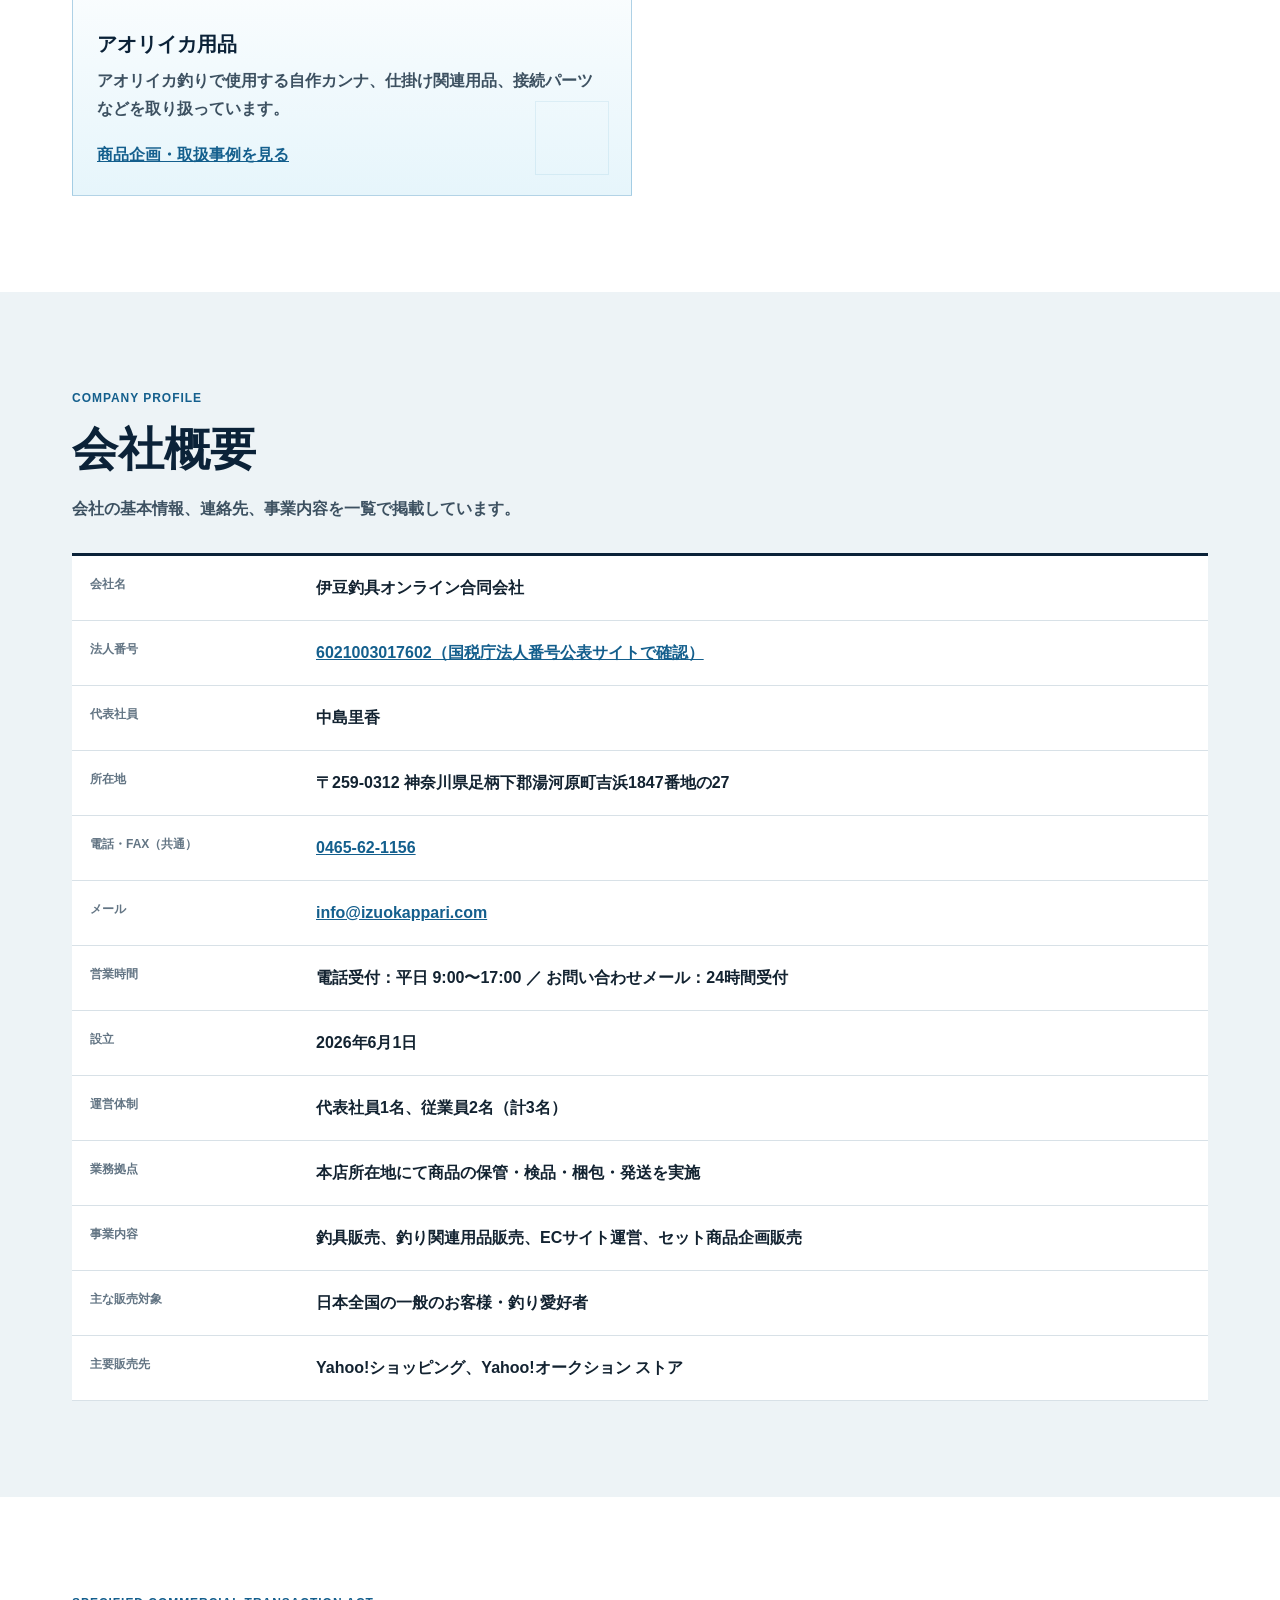
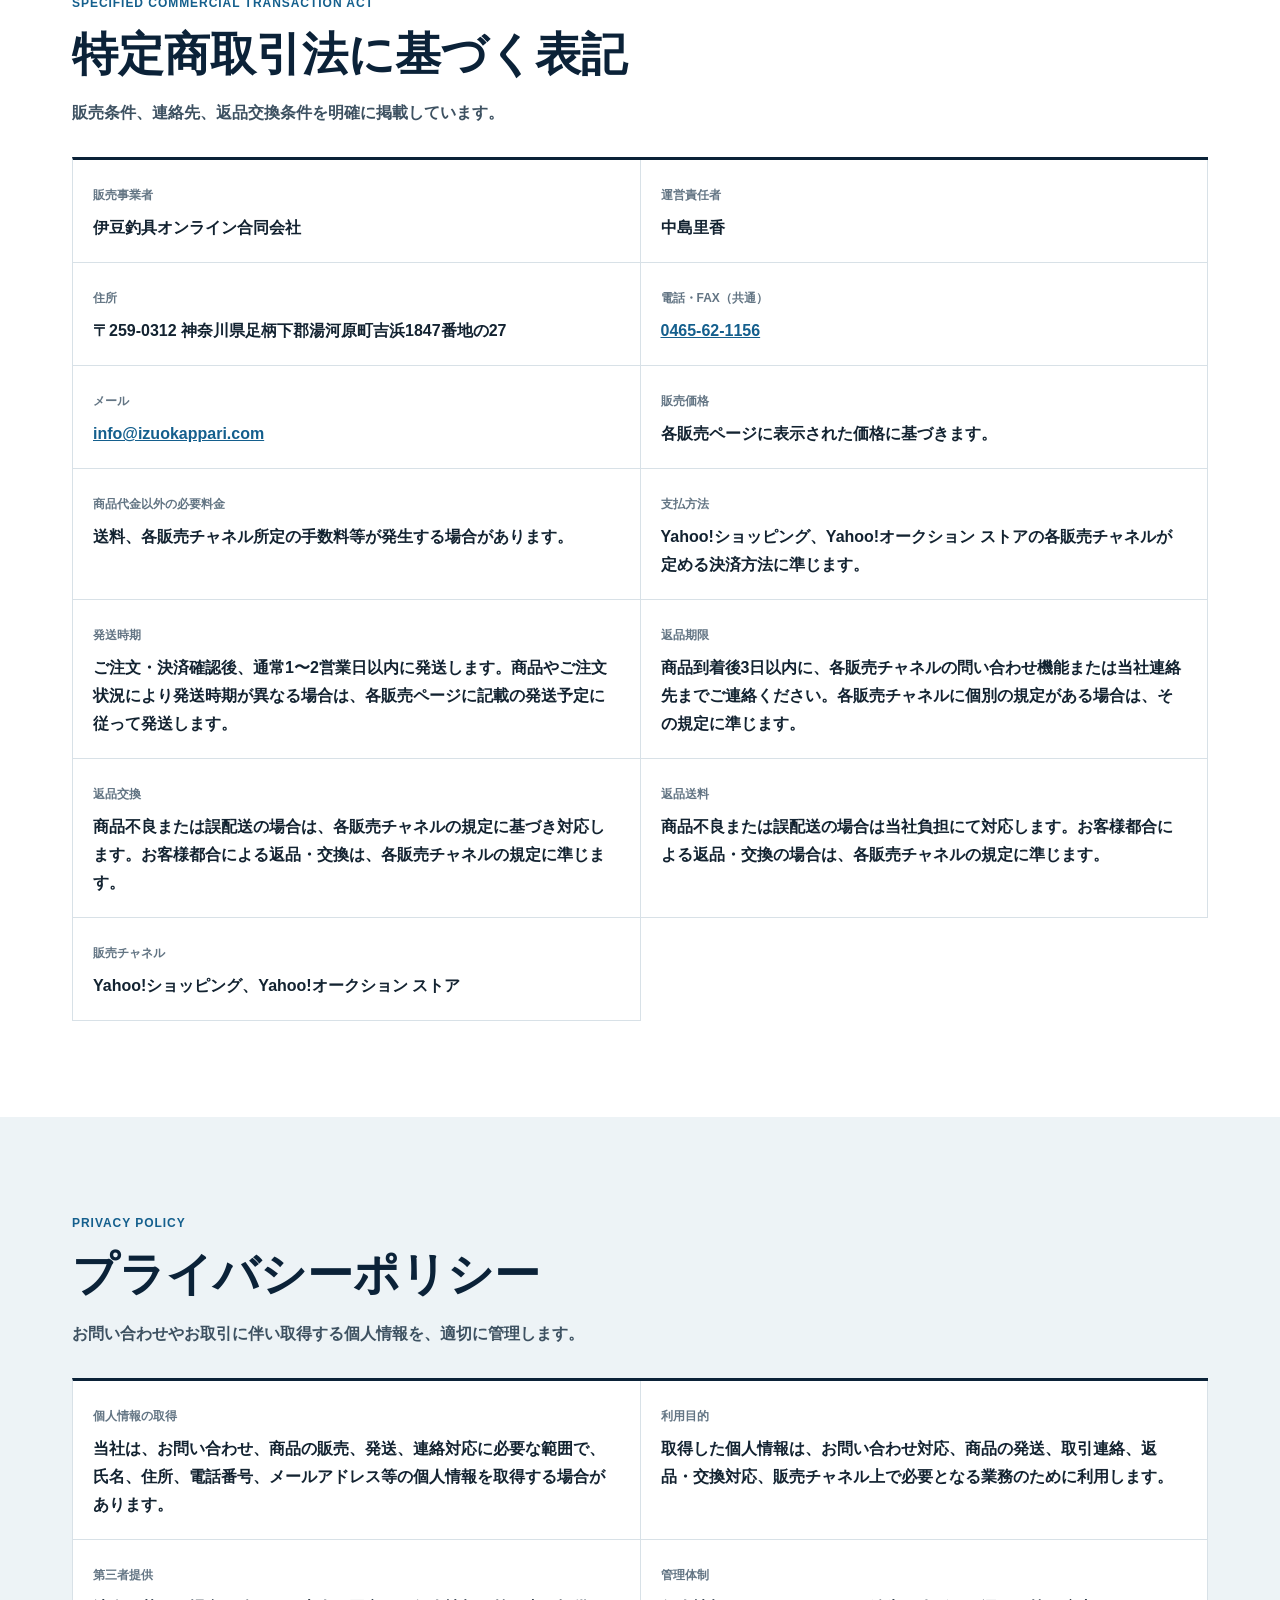
==== commit 07a56199: "Clarify featured product review status" ====
--- a/index.html
+++ b/index.html
@@ -167,10 +167,10 @@
           </figure>
           <div class="featured-product-copy">
             <p class="eyebrow">Popular Product</p>
-            <p class="featured-product-label">Yahoo!ショッピングで販売中の代表商品</p>
+            <p class="featured-product-label">Yahoo!ショッピングでレビュー数の多い代表商品</p>
             <h2 id="featured-product-title">フロロカーボンライン 100m</h2>
             <p>
-              ピンク・グリーン・クリアの3色と、0.8号から8号までの幅広い号数を取り揃えた釣り糸です。Yahoo!ショッピングの当店で、多くのお客様に選ばれている商品です。
+              ピンク・グリーン・クリアの3色と、0.8号から8号までの幅広い号数を取り揃えた釣り糸です。Yahoo!ショッピングの当店内で、最も多くのレビューが寄せられている代表商品です（2026年7月22日確認）。
             </p>
             <ul class="featured-product-points" aria-label="商品の主な特徴">
               <li>全長100m</li>
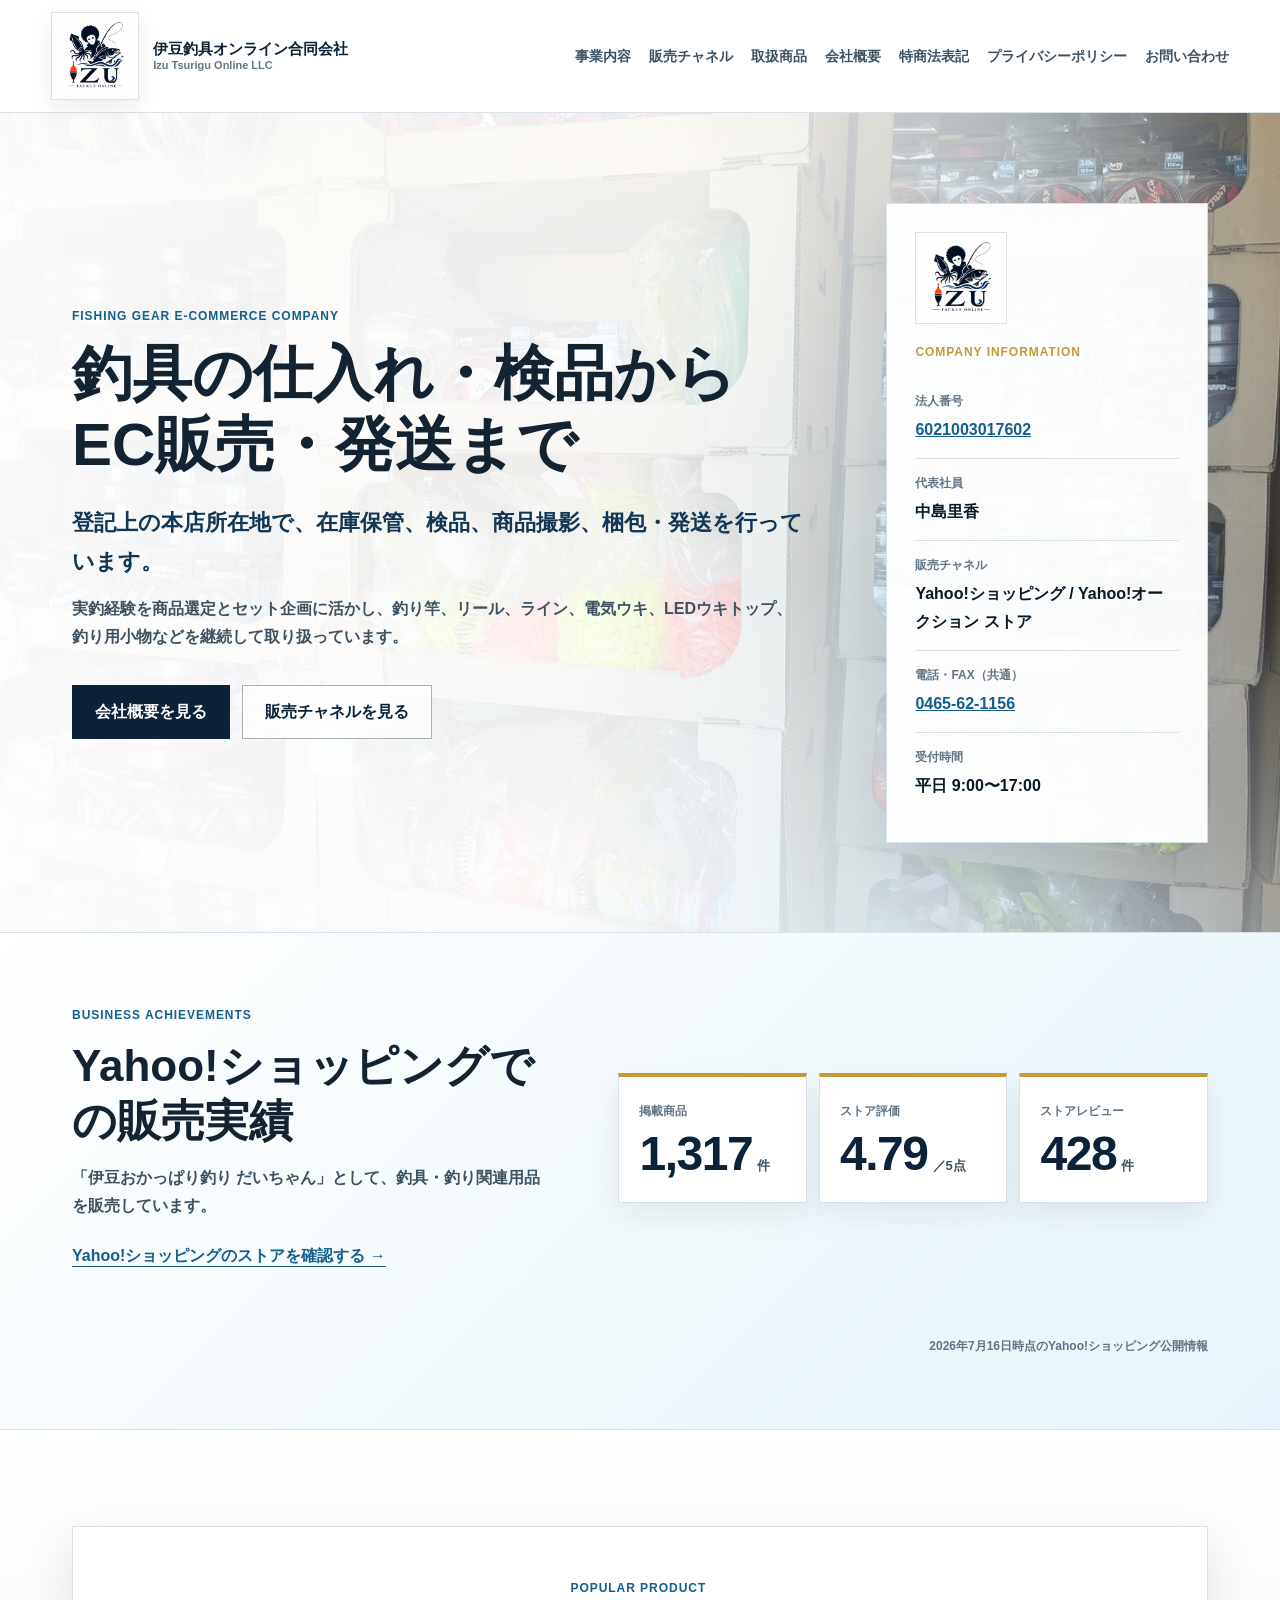
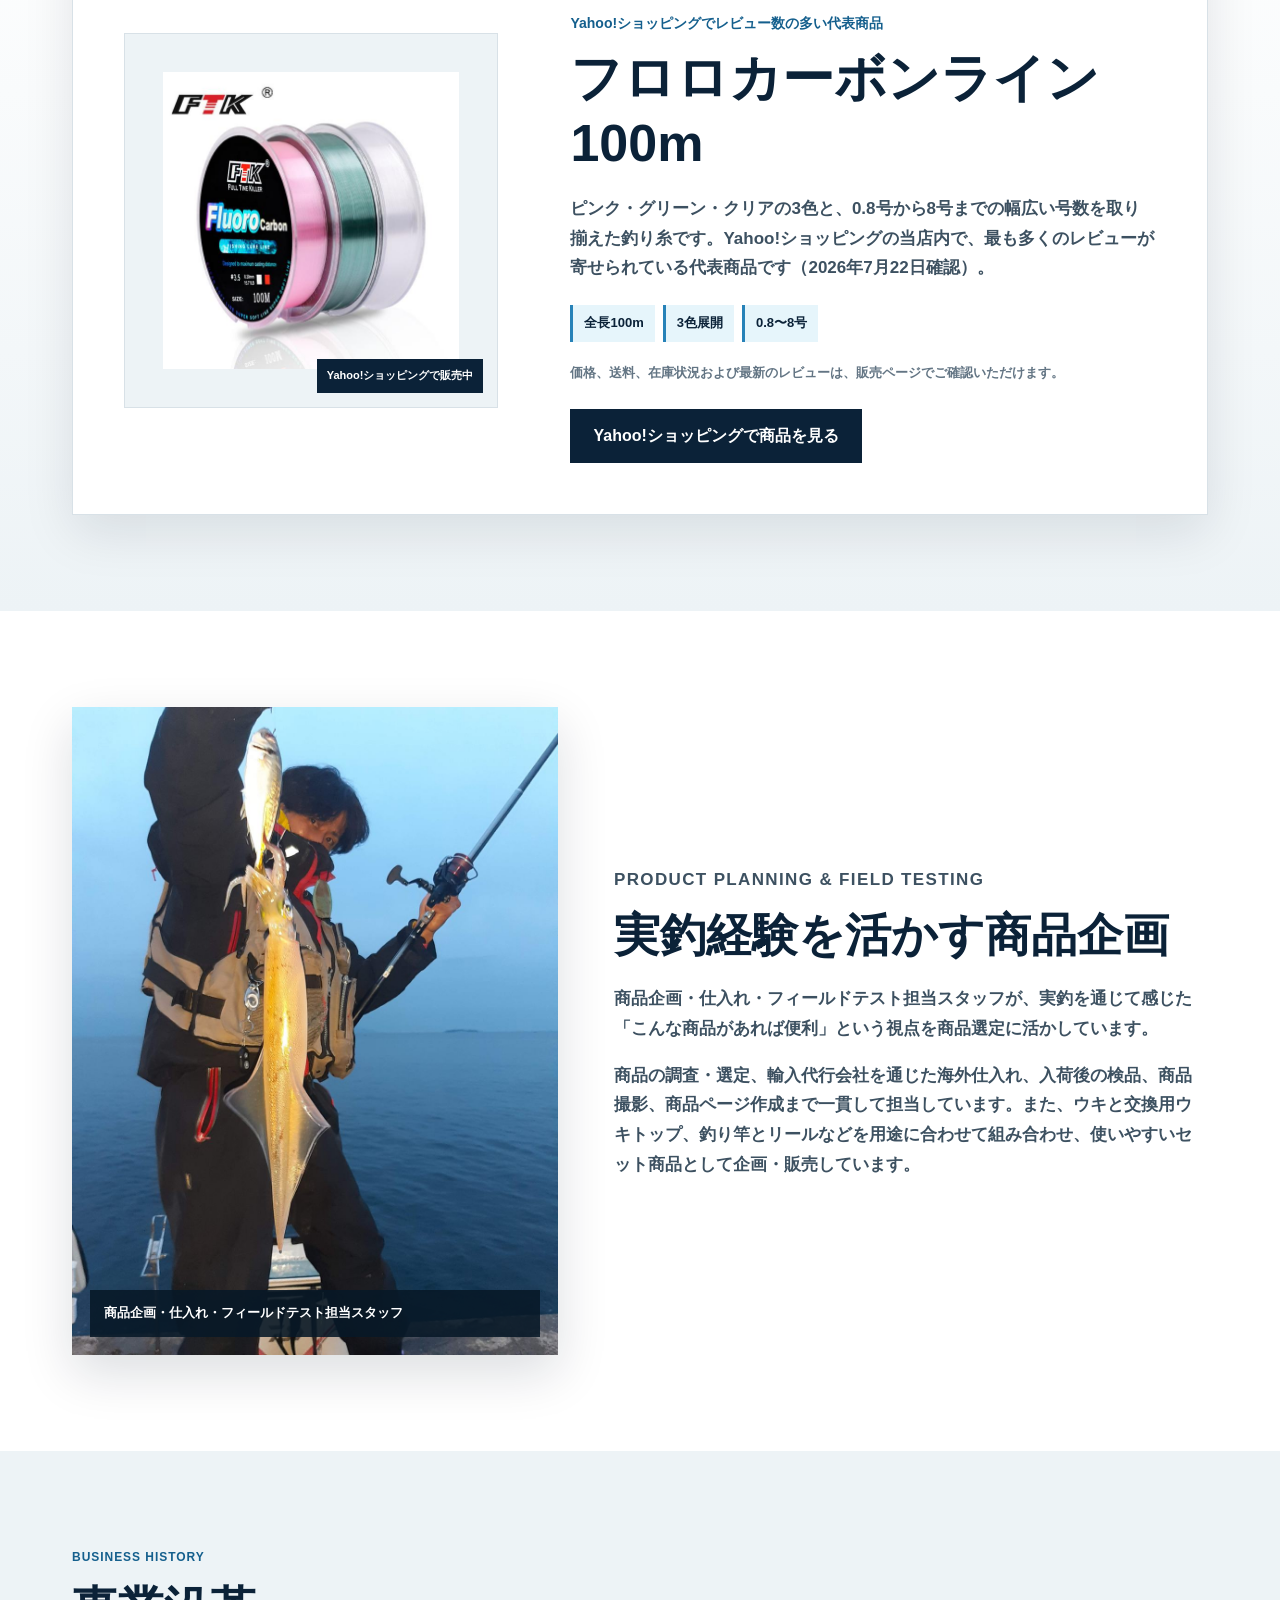
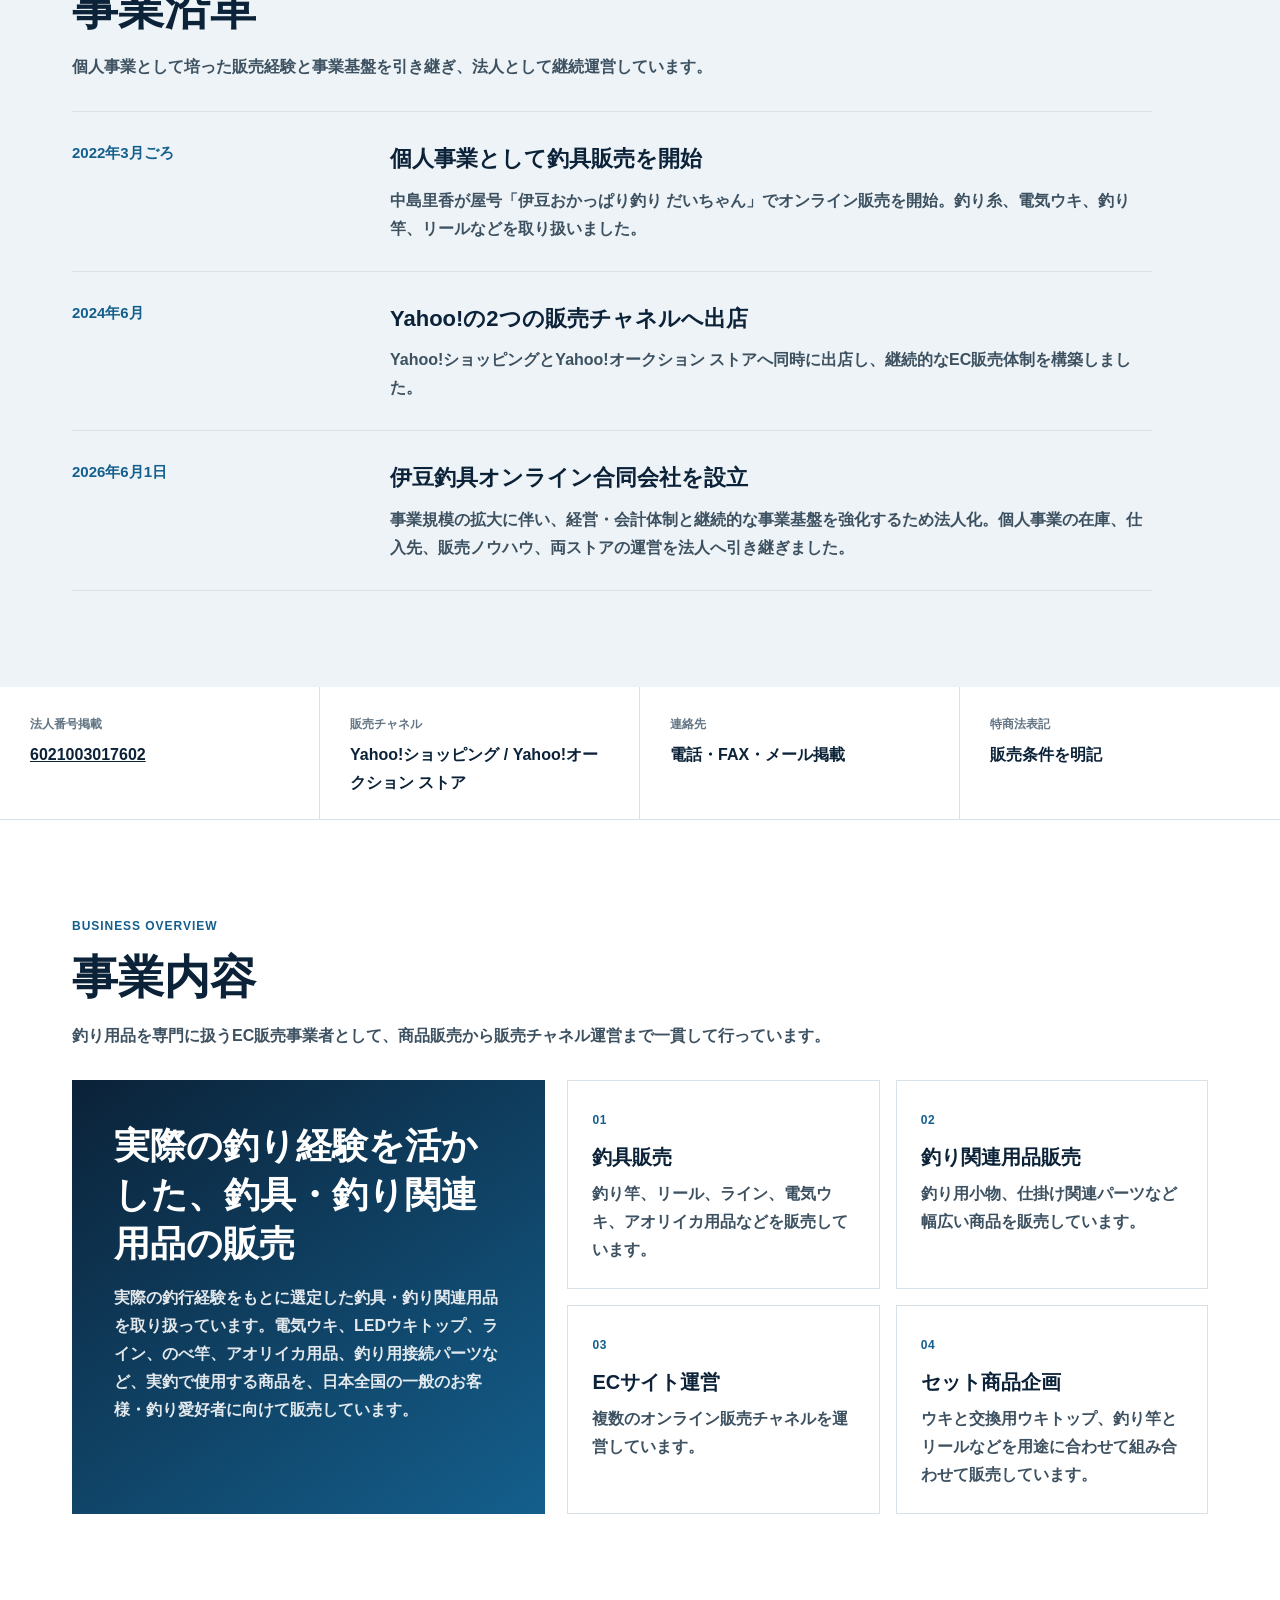
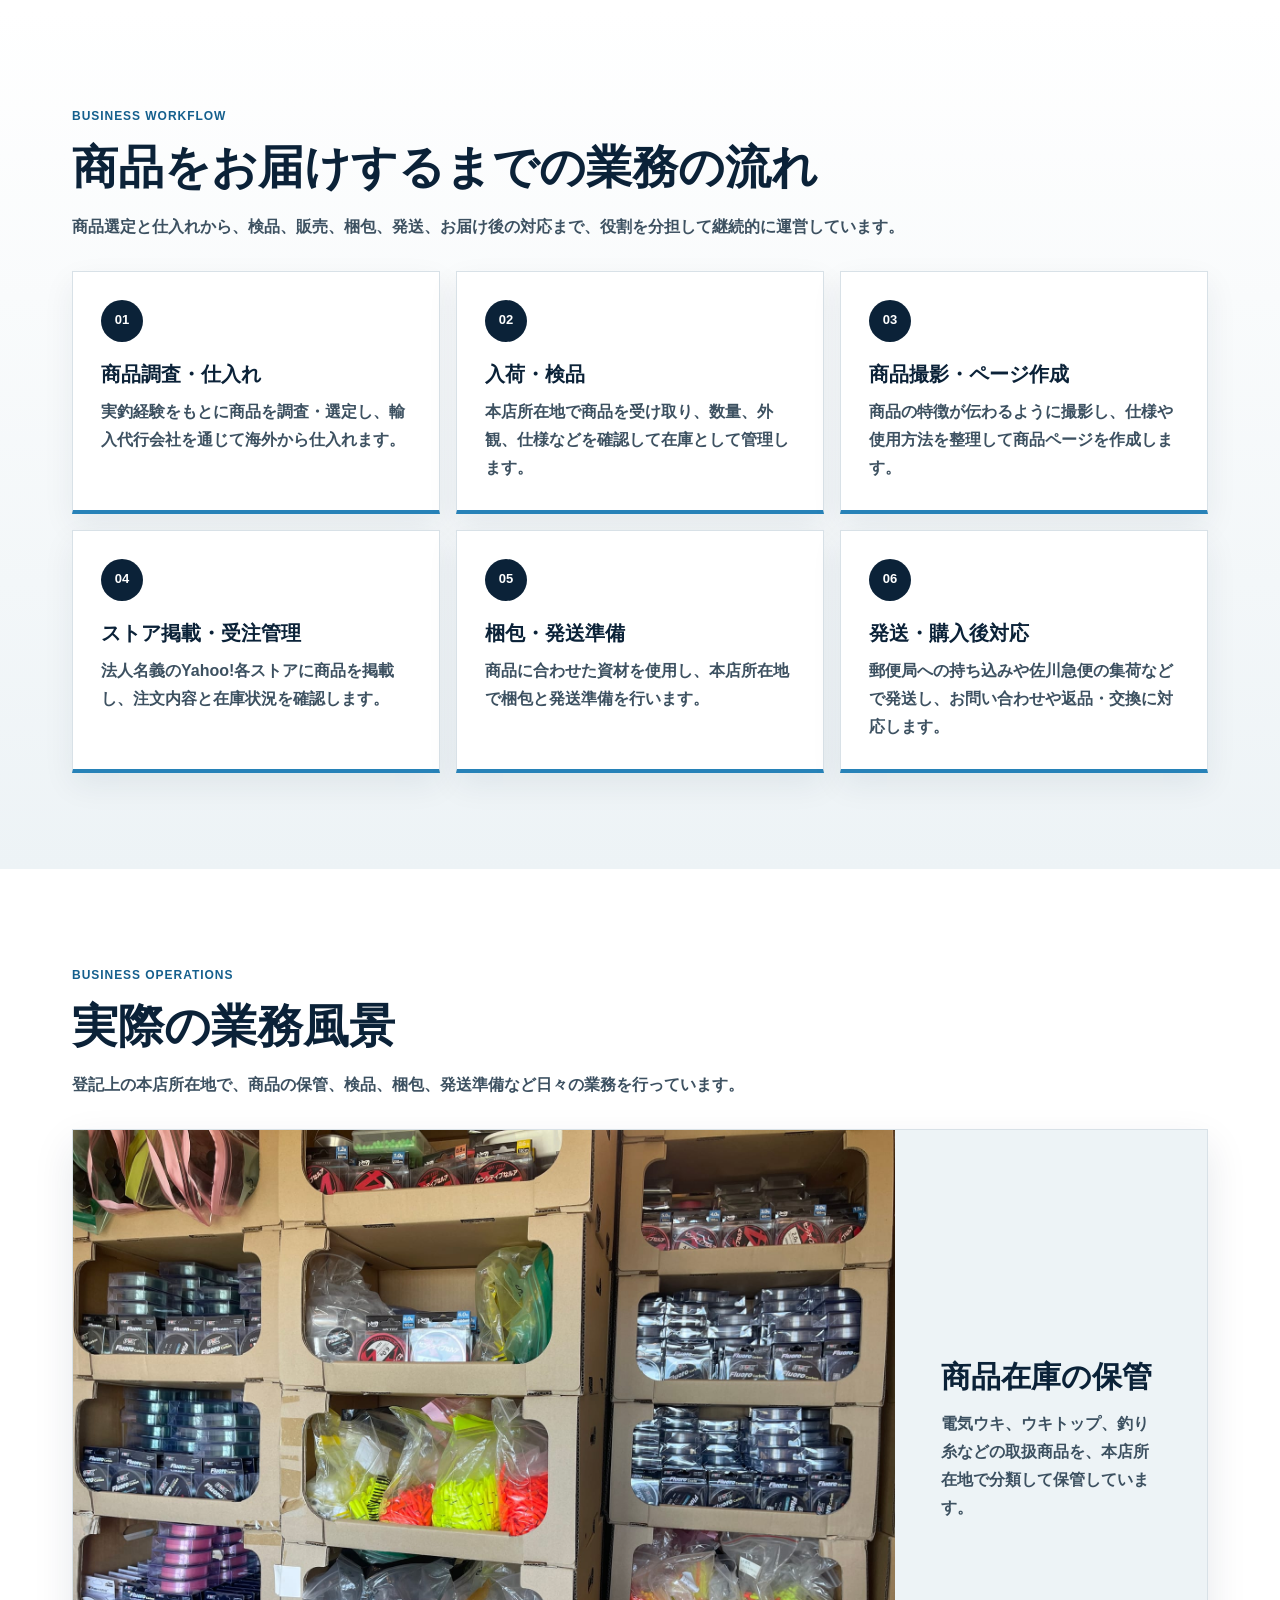
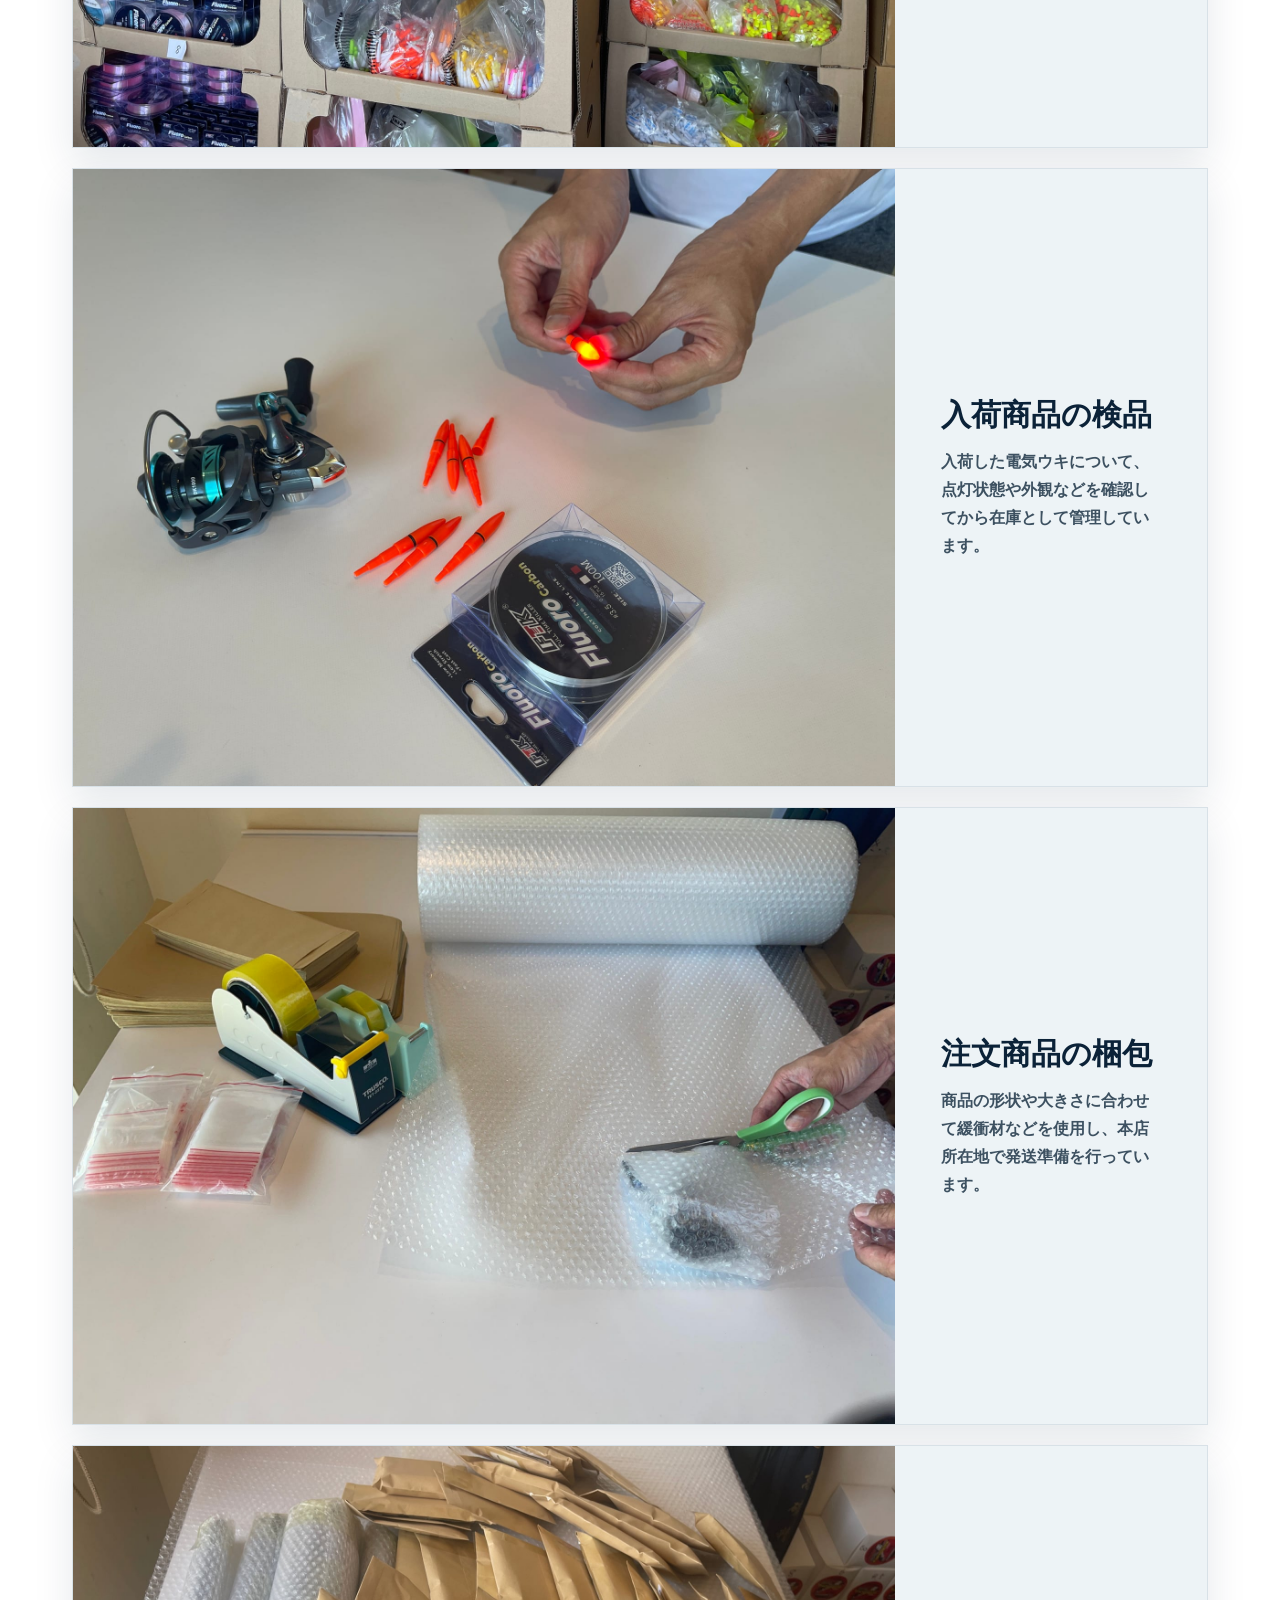
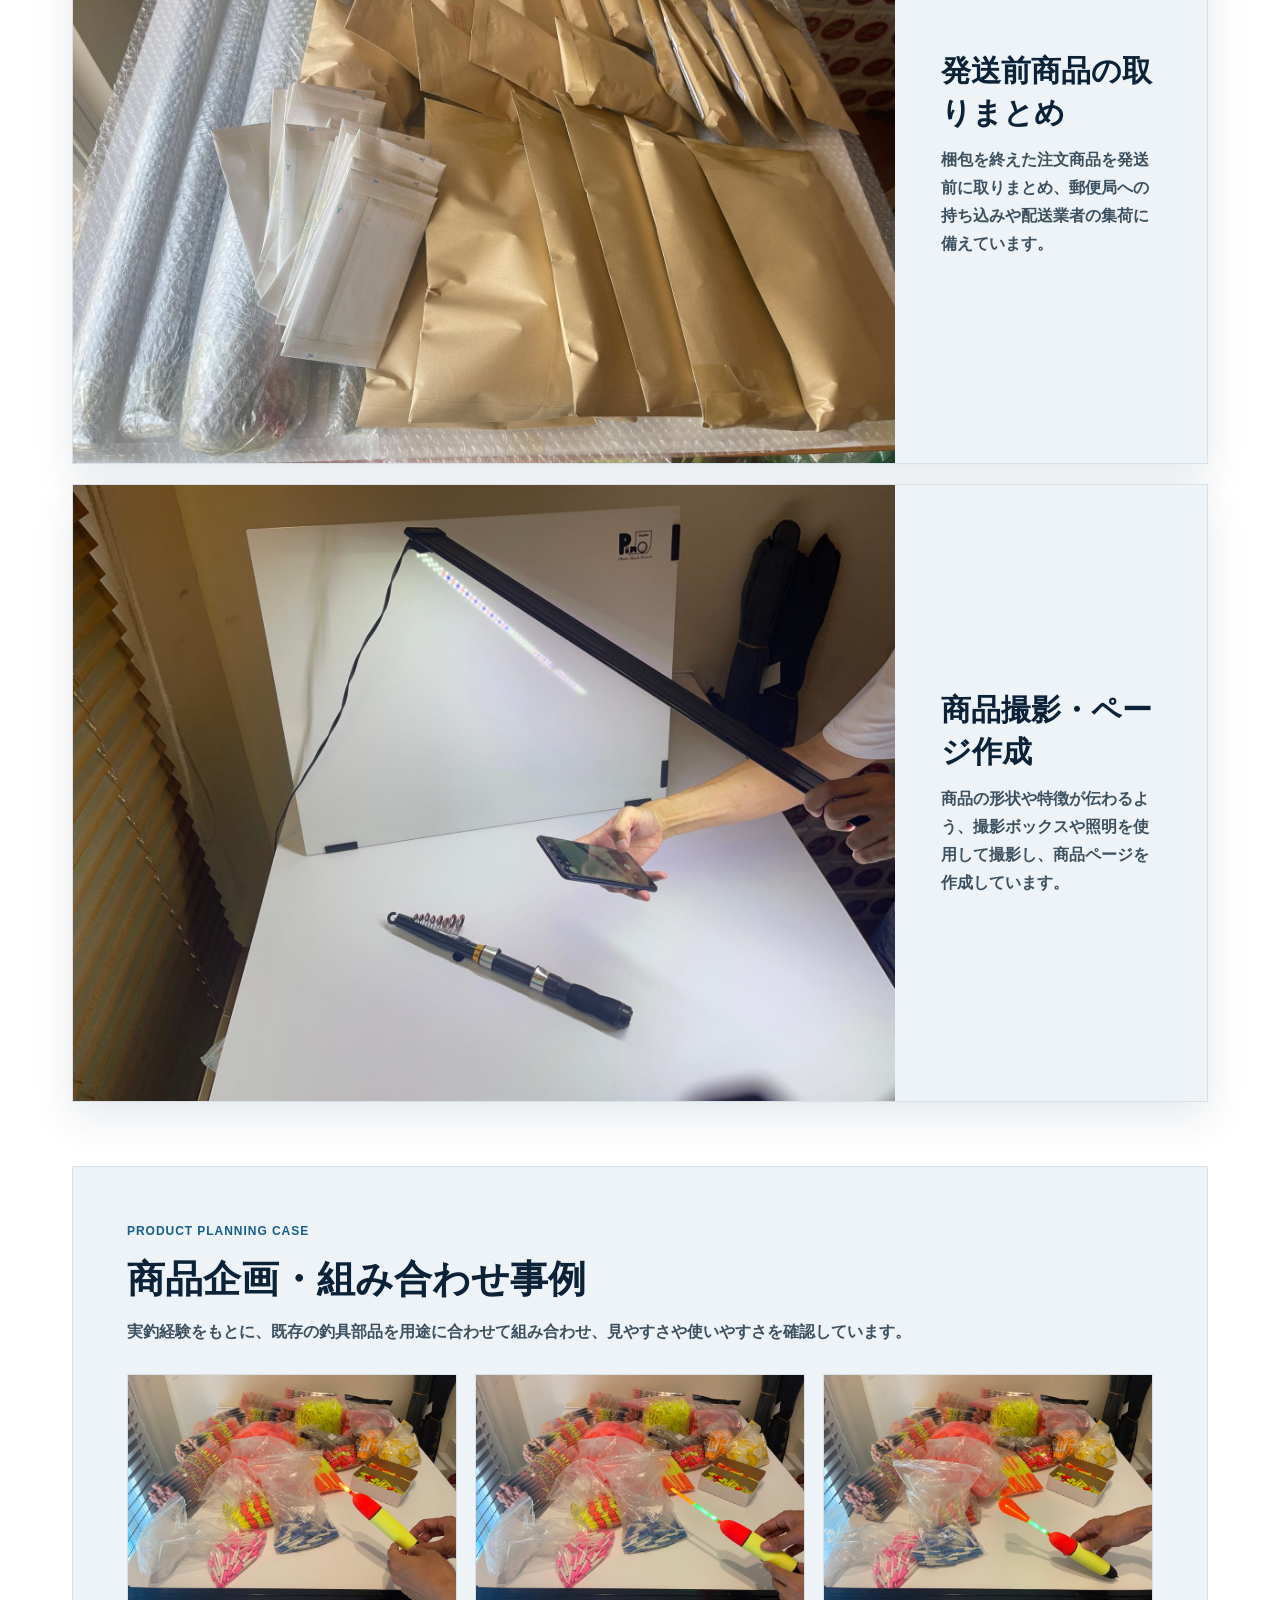
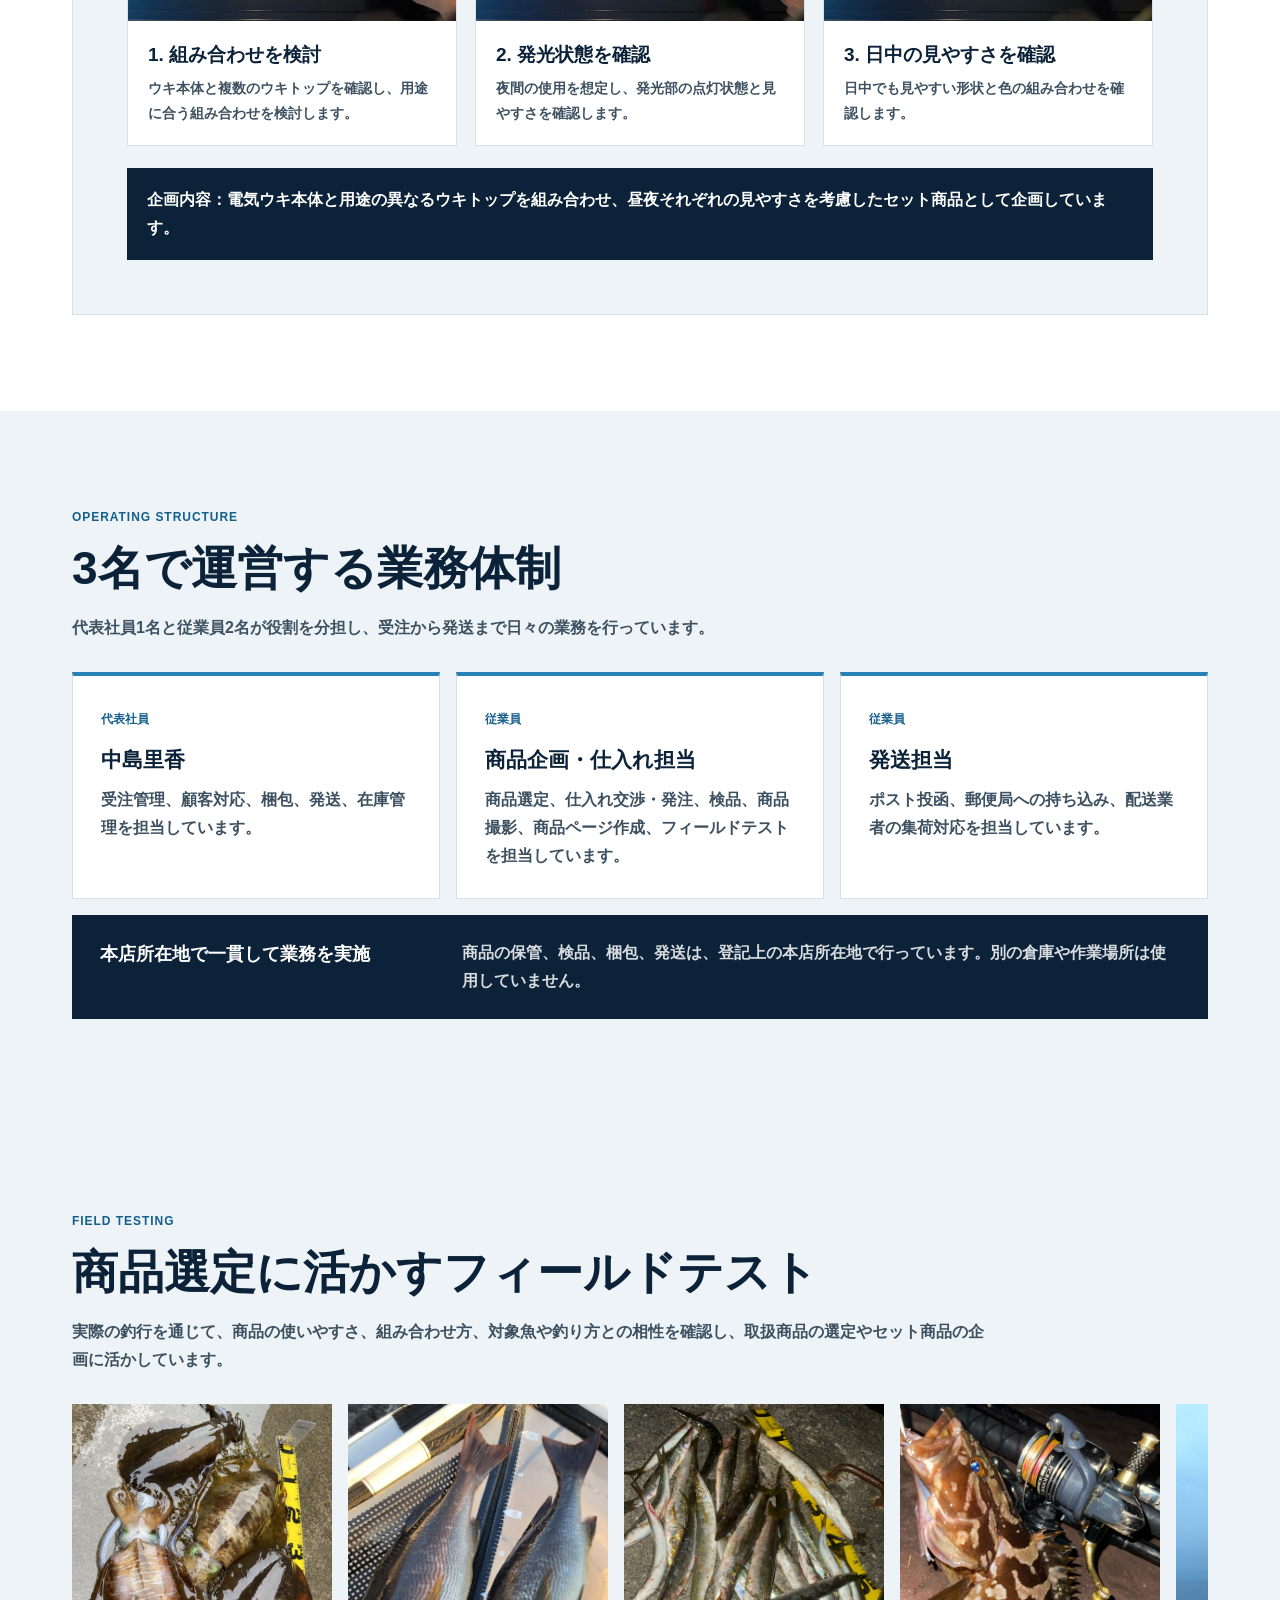
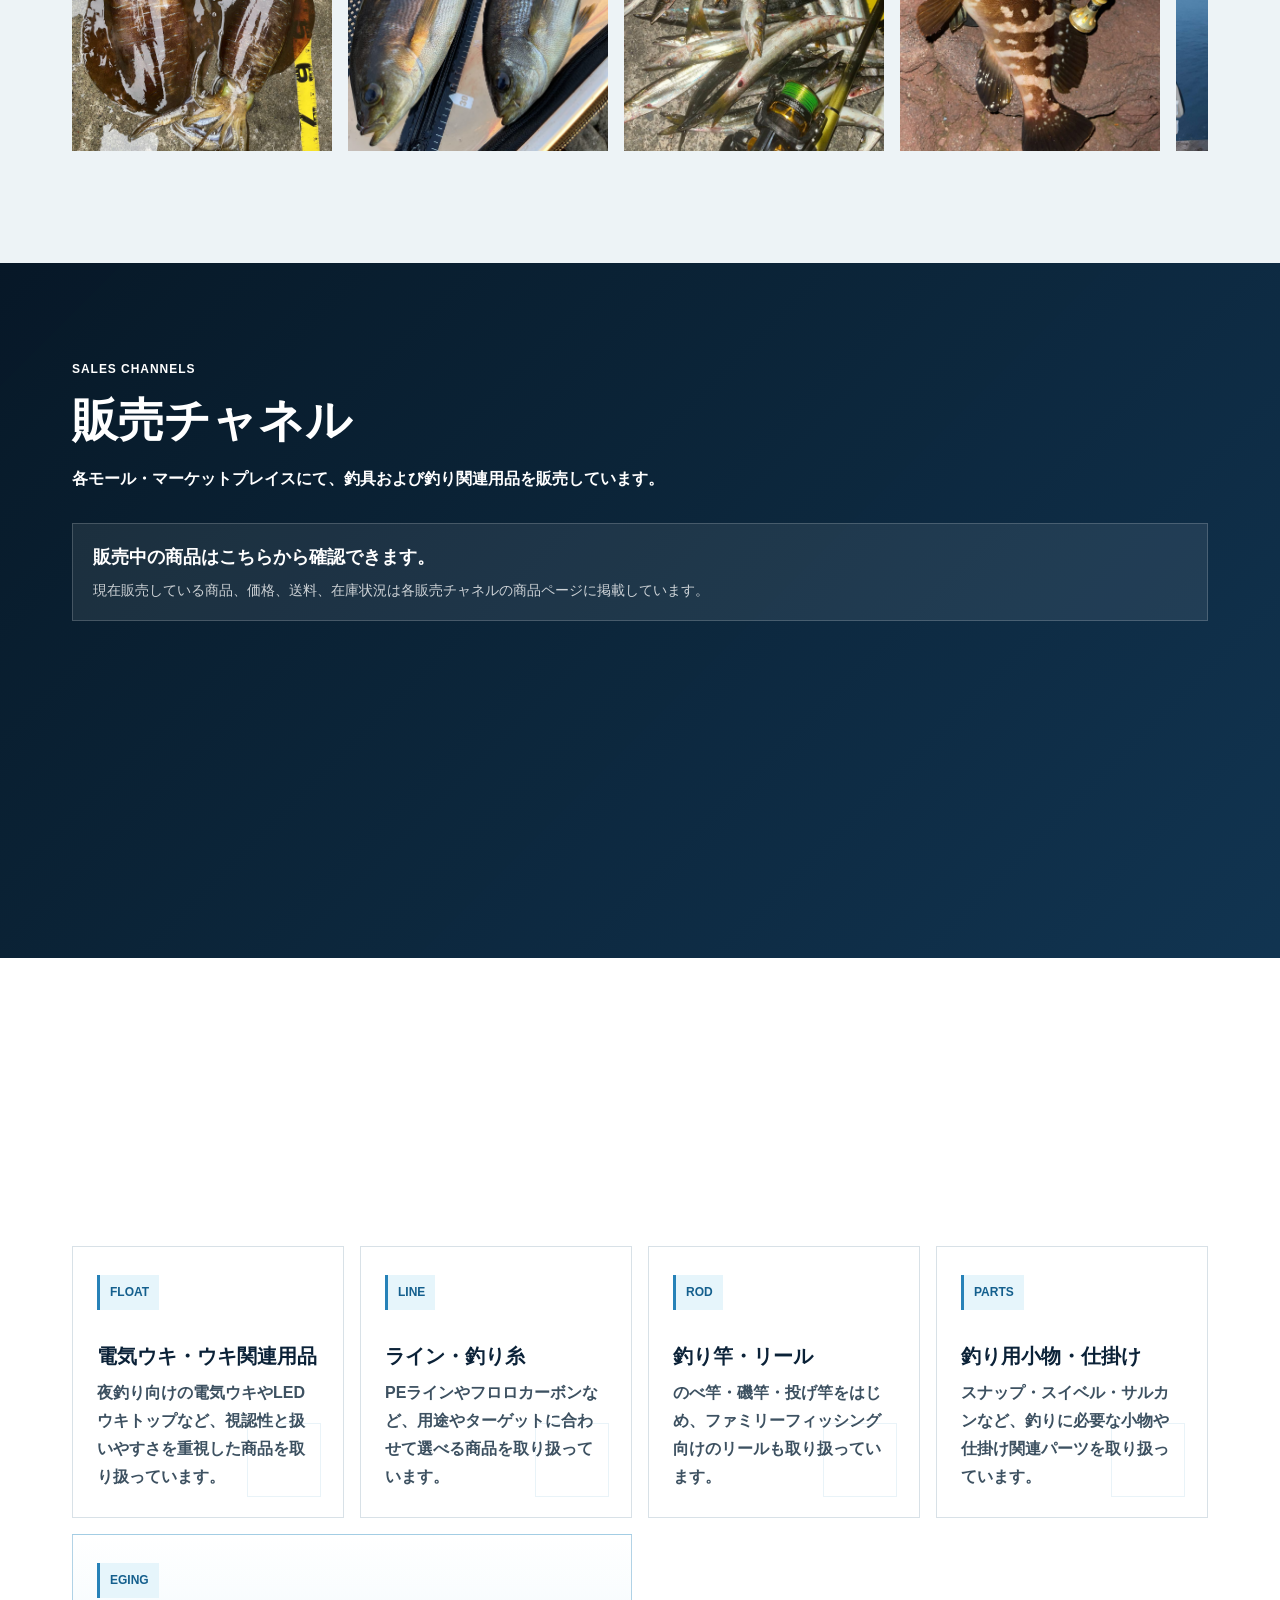
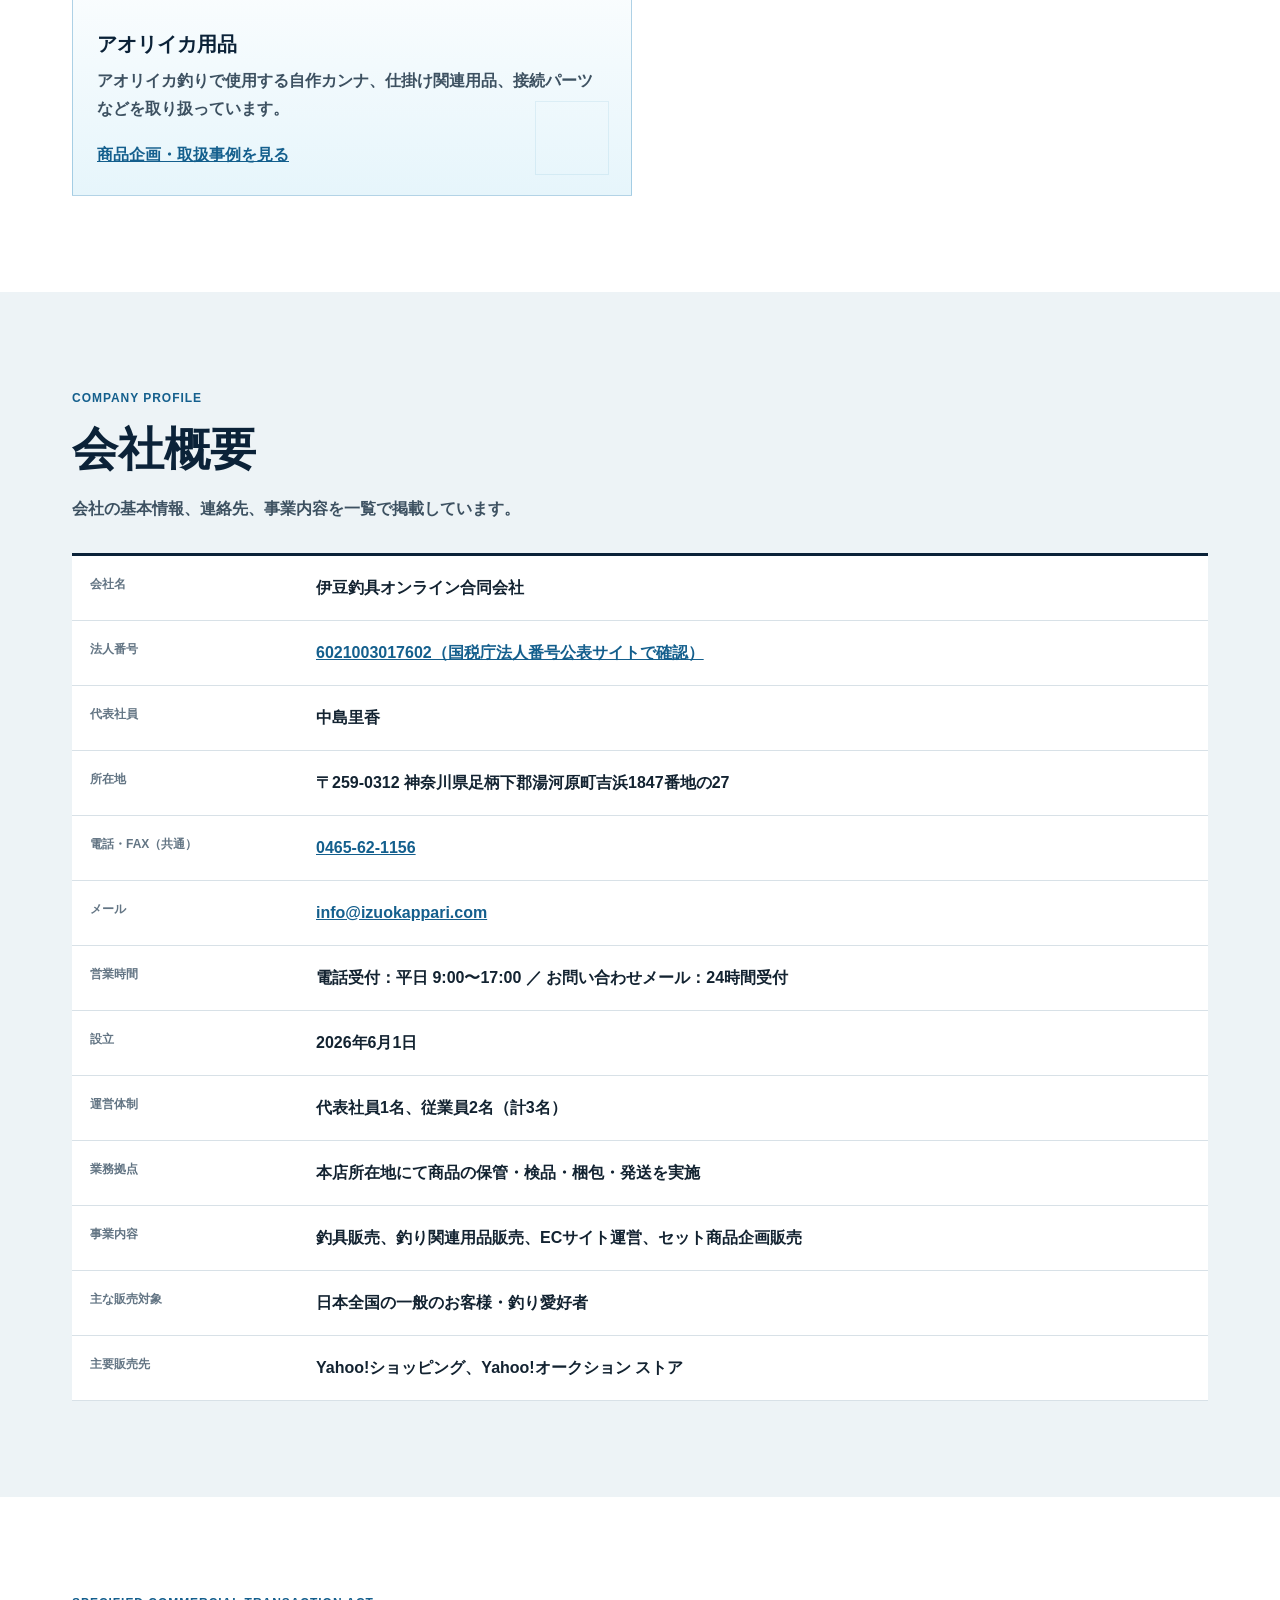
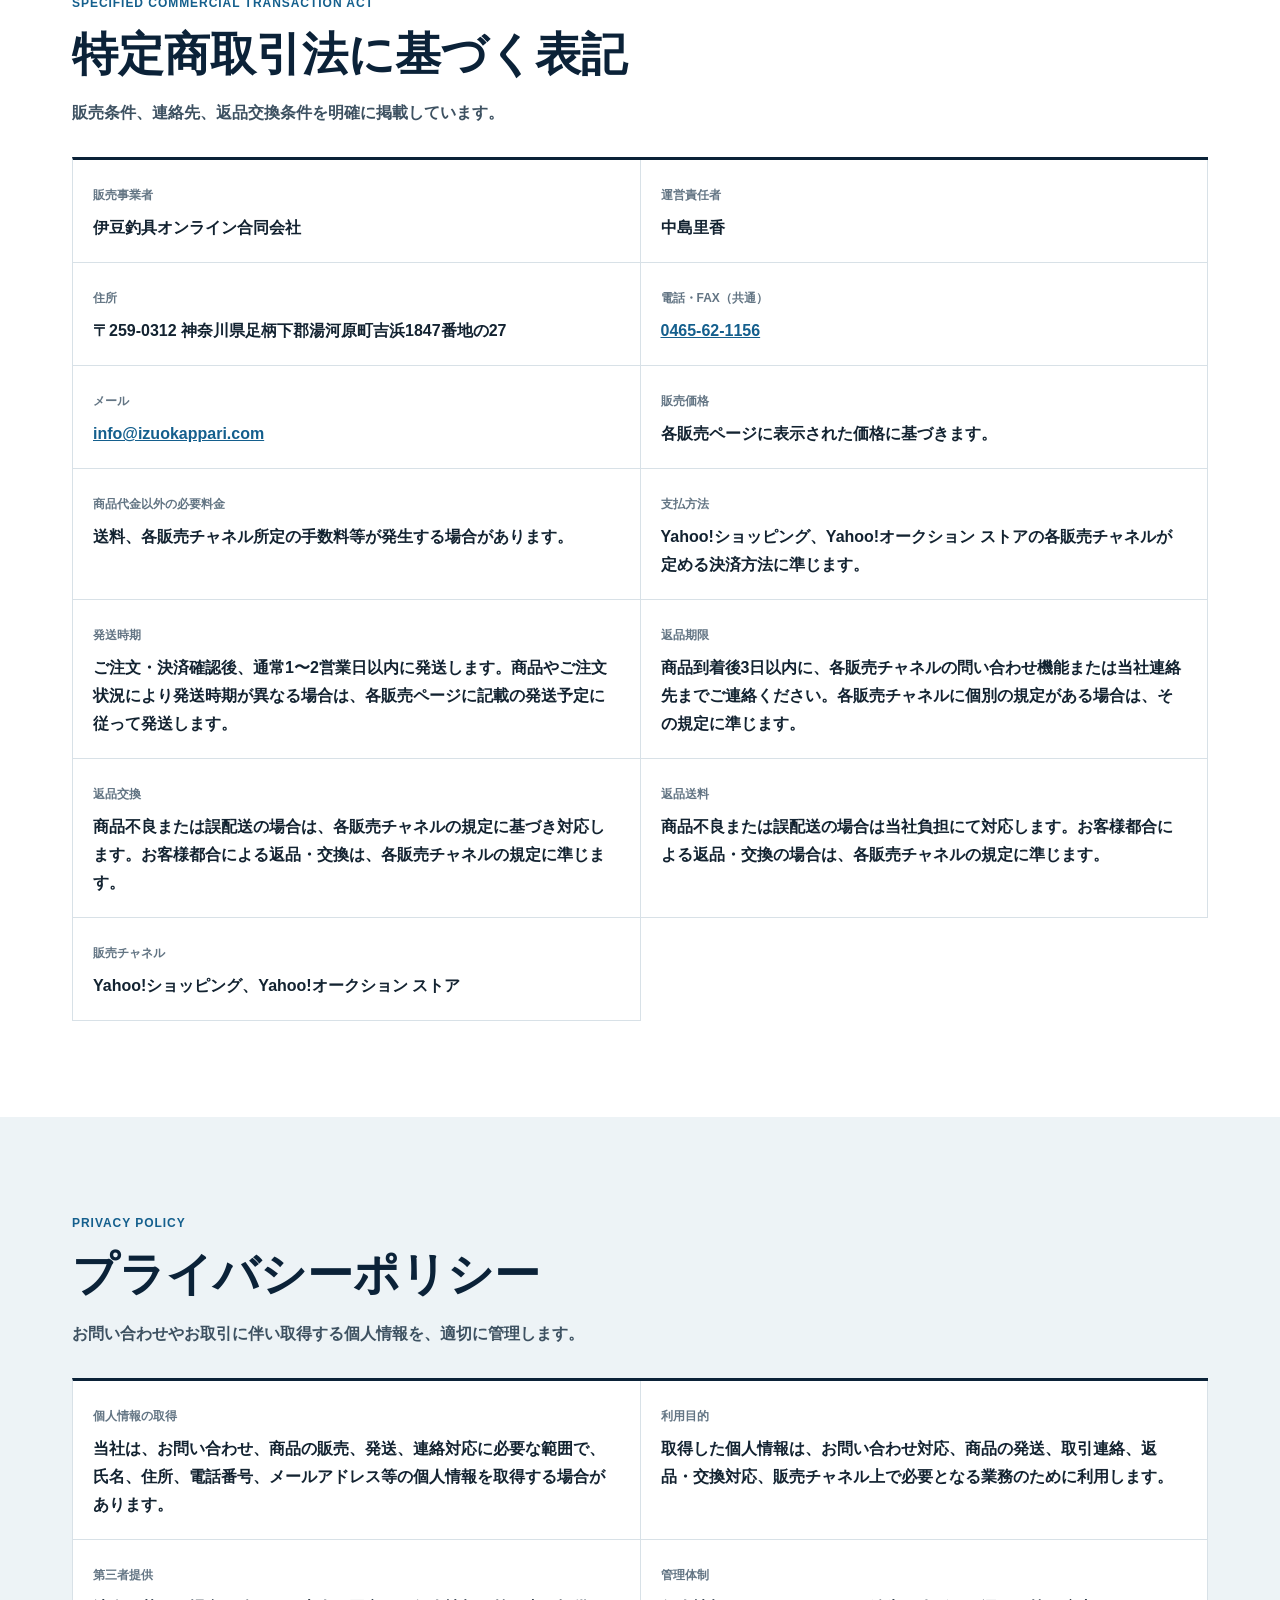
==== commit ba076968: "Improve homepage hero readability" ====
--- a/index.html
+++ b/index.html
@@ -13,7 +13,7 @@
     <meta property="og:locale" content="ja_JP">
     <link rel="canonical" href="https://izuokappari.com/">
     <link rel="icon" href="./assets/izu-logo.jpg" type="image/jpeg">
-    <link rel="stylesheet" href="./styles.css?v=20260722-business-hero">
+    <link rel="stylesheet" href="./styles.css?v=20260722-hero-readability">
     <script type="application/ld+json">
       {
         "@context": "https://schema.org",
--- a/styles.css
+++ b/styles.css
@@ -197,7 +197,7 @@
 
 h1 {
   margin: 0;
-  font-size: clamp(34px, 6vw, 70px);
+  font-size: clamp(34px, 5vw, 60px);
   line-height: 1.18;
   letter-spacing: 0;
 }
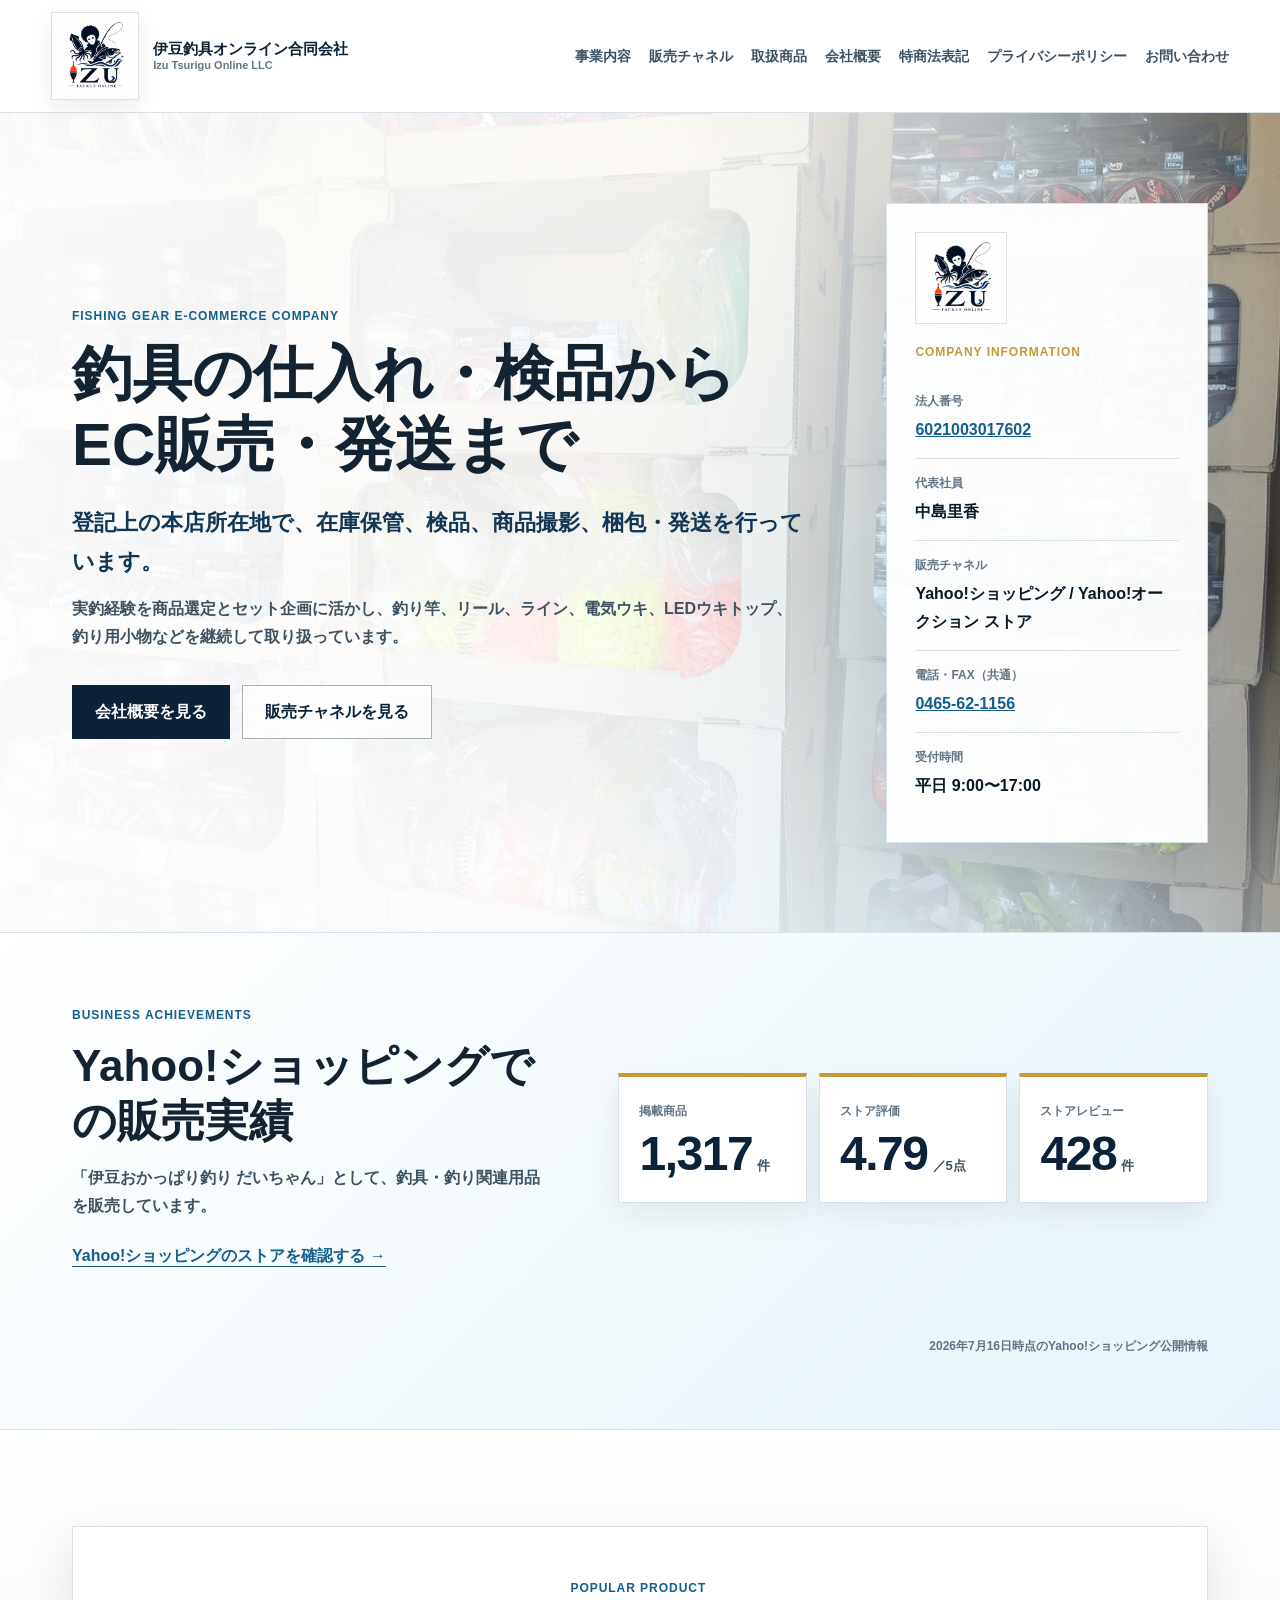
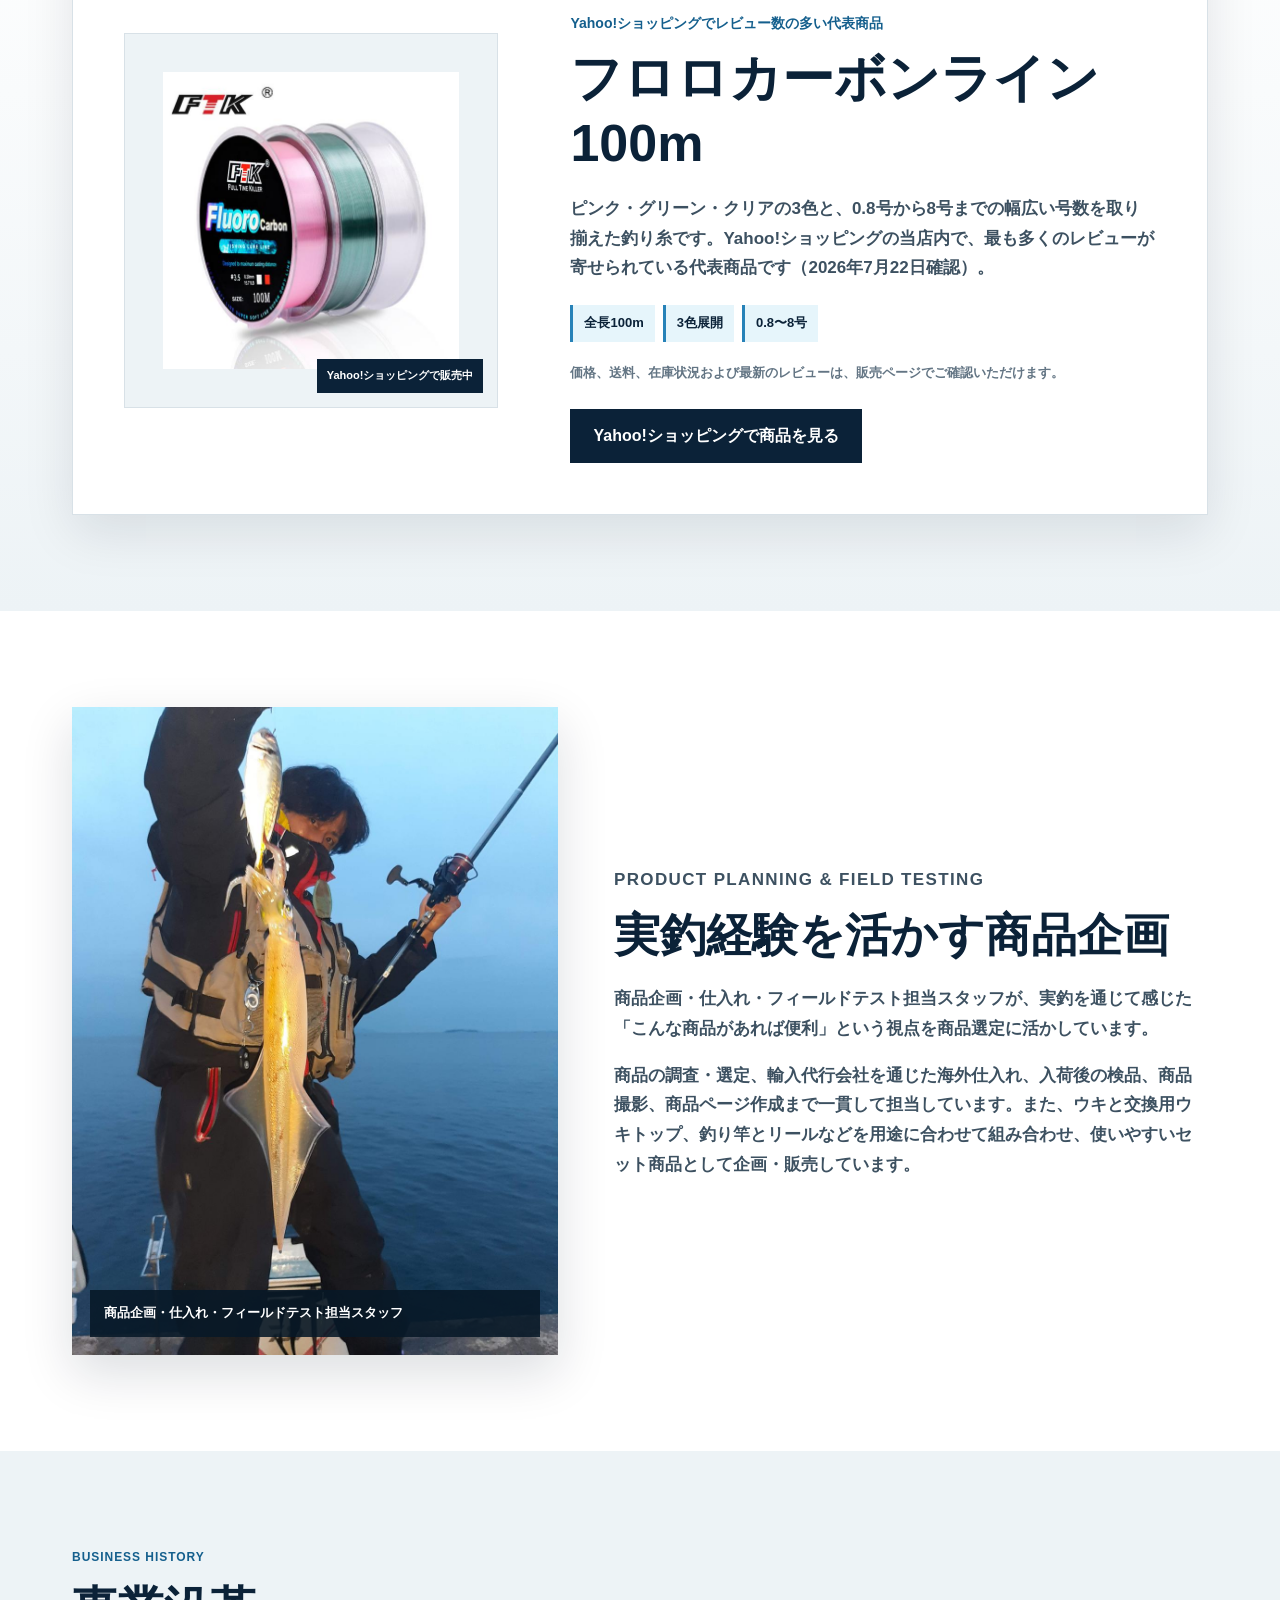
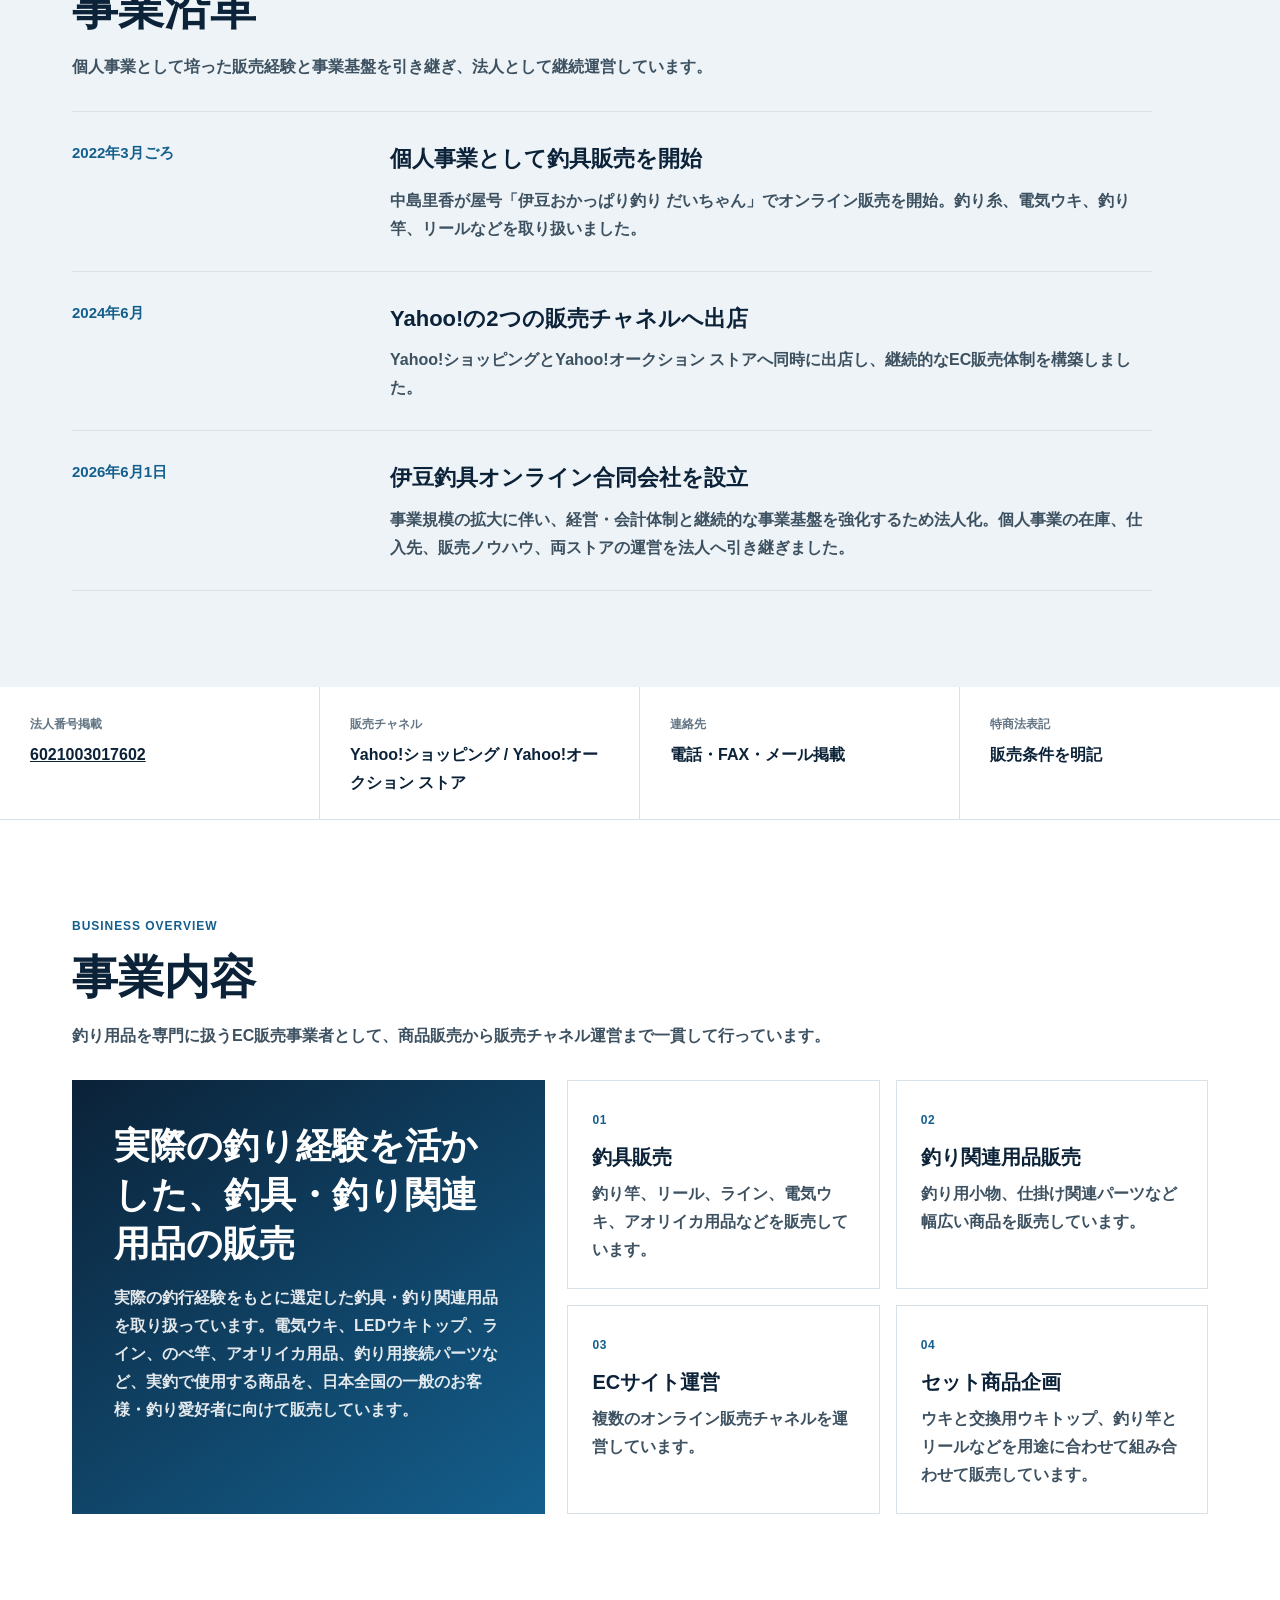
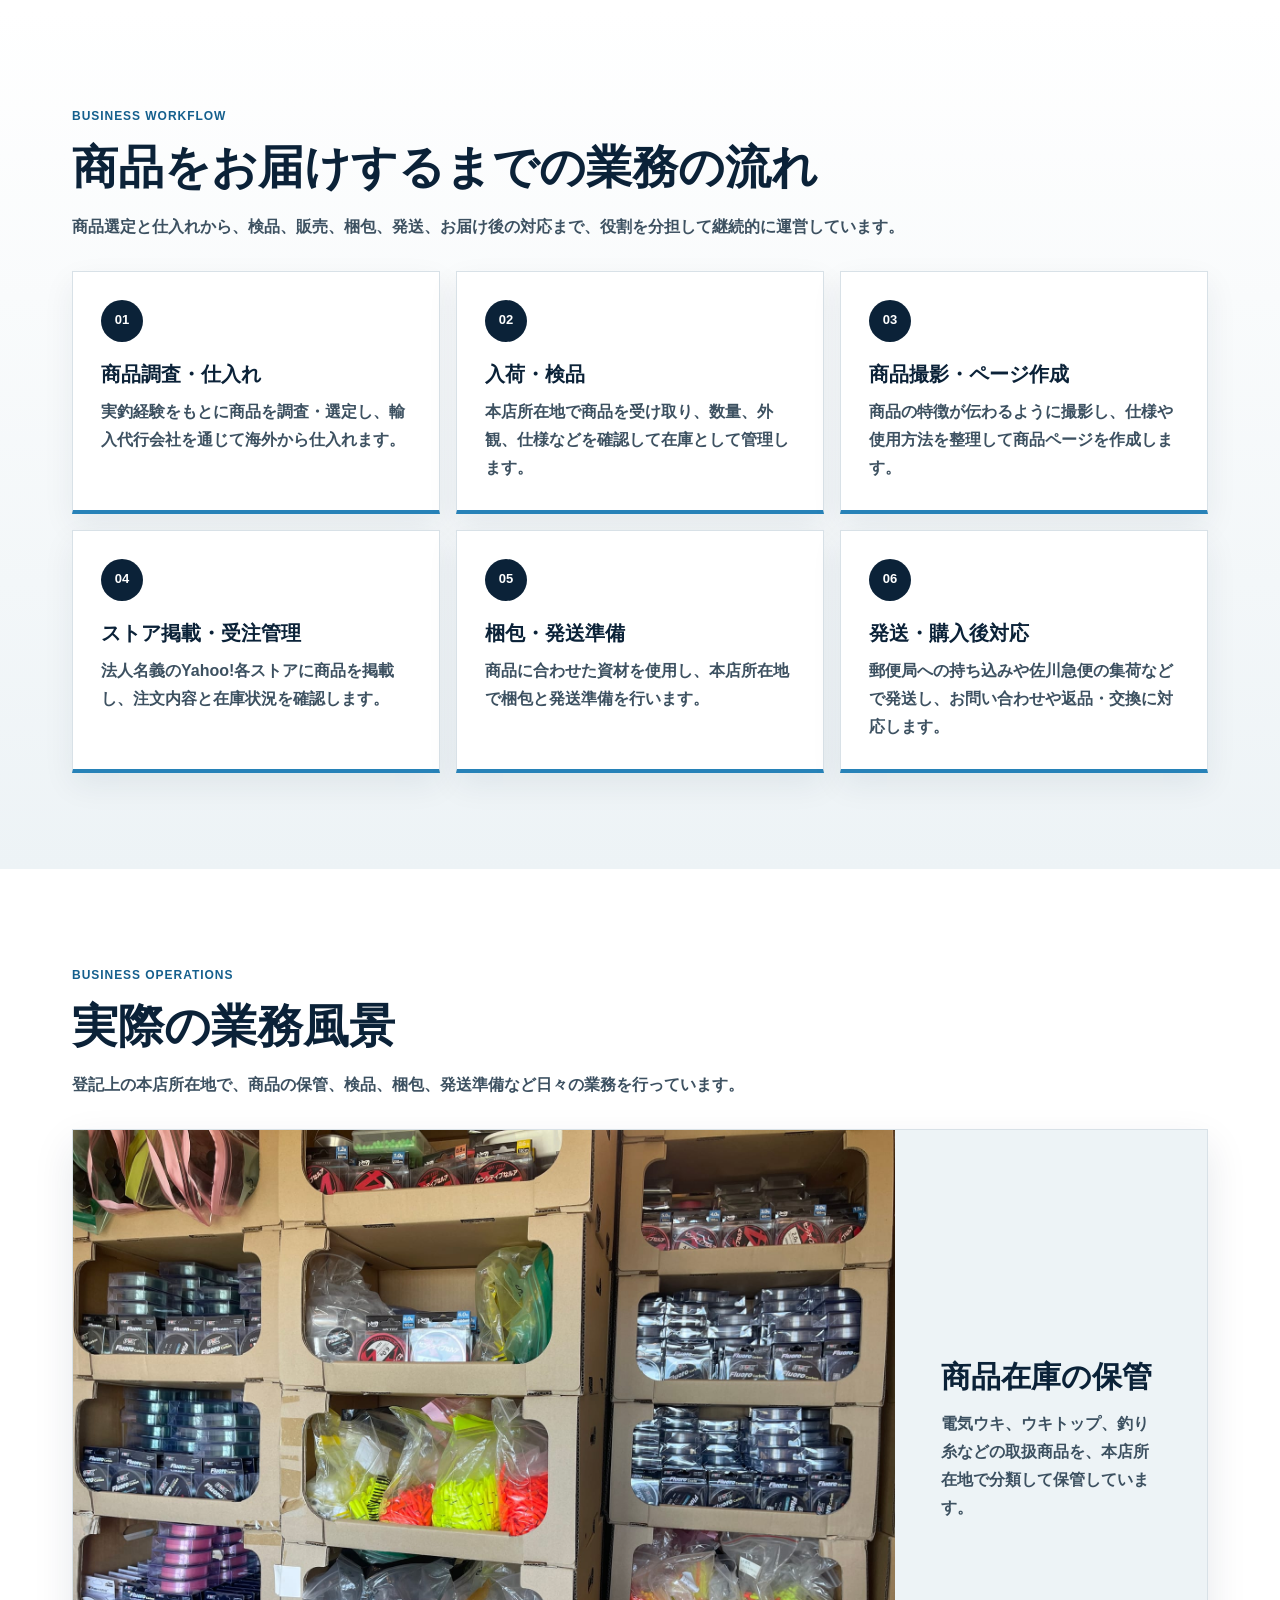
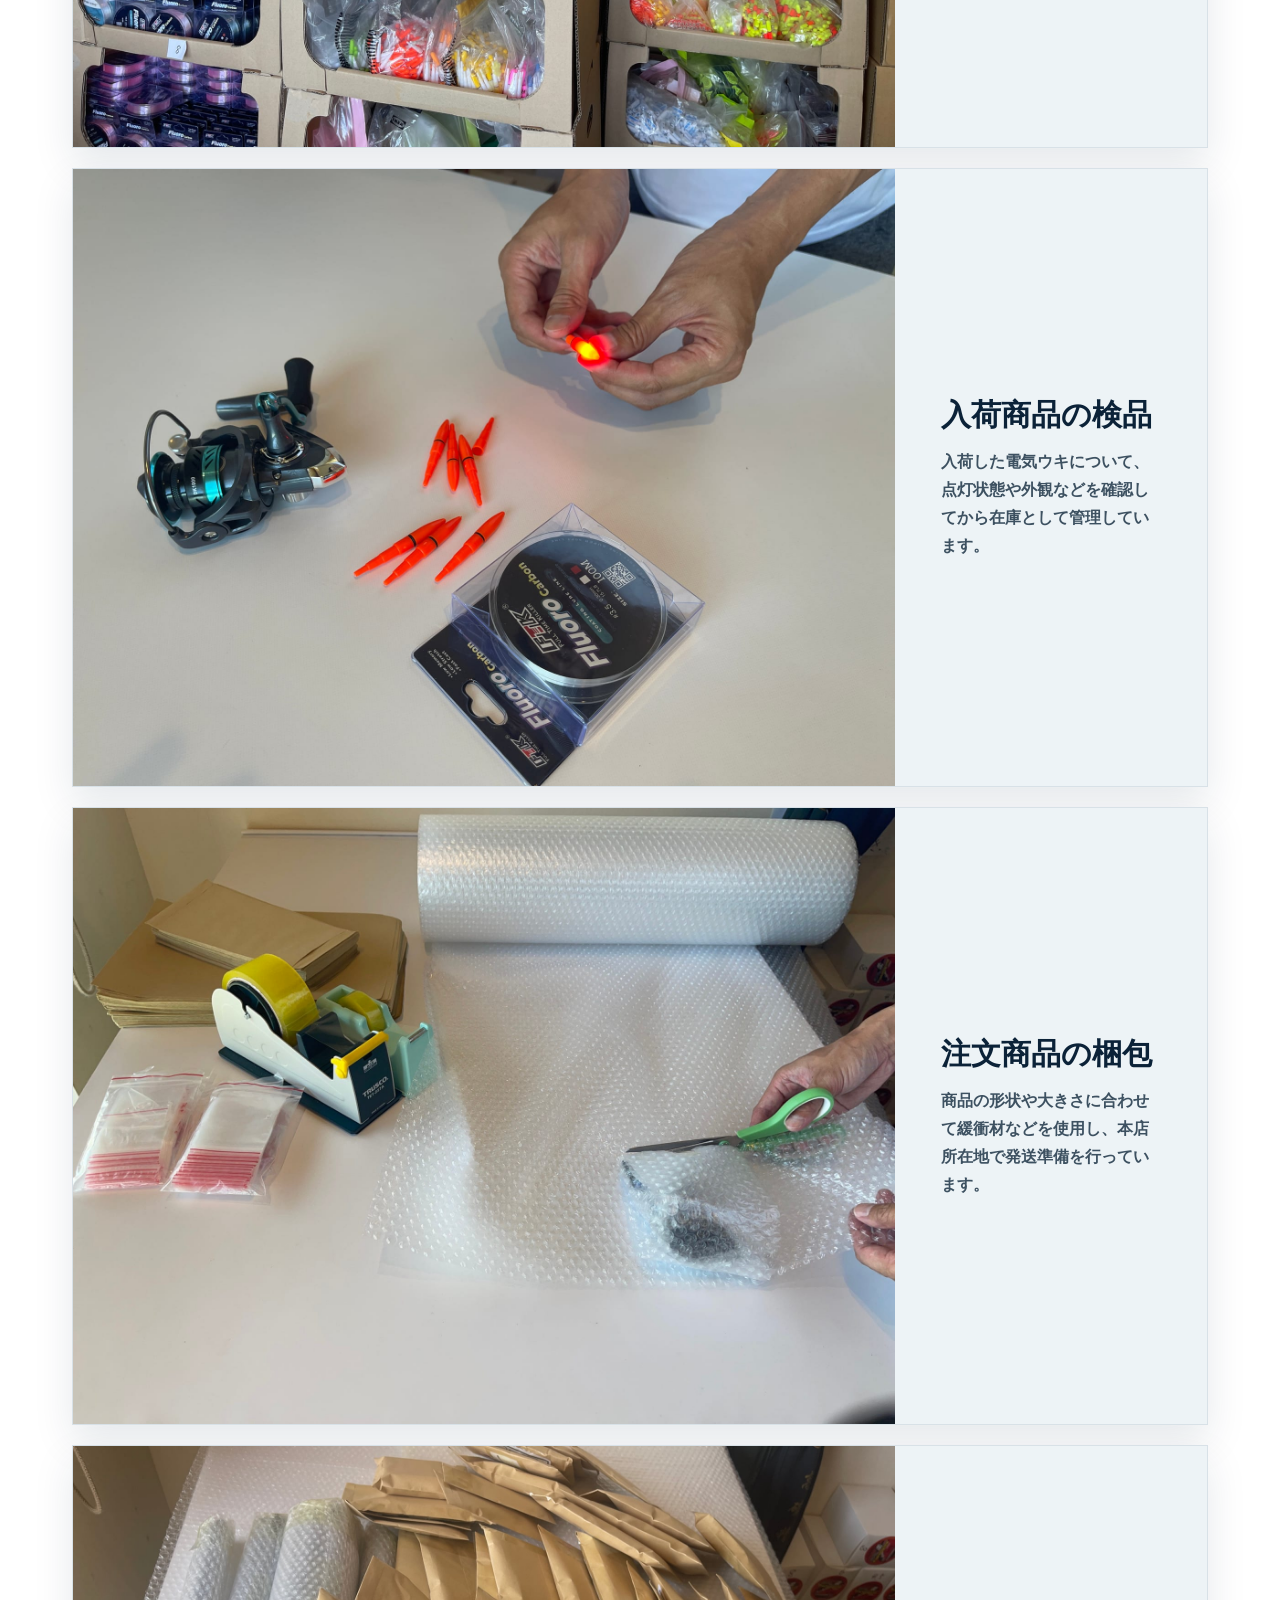
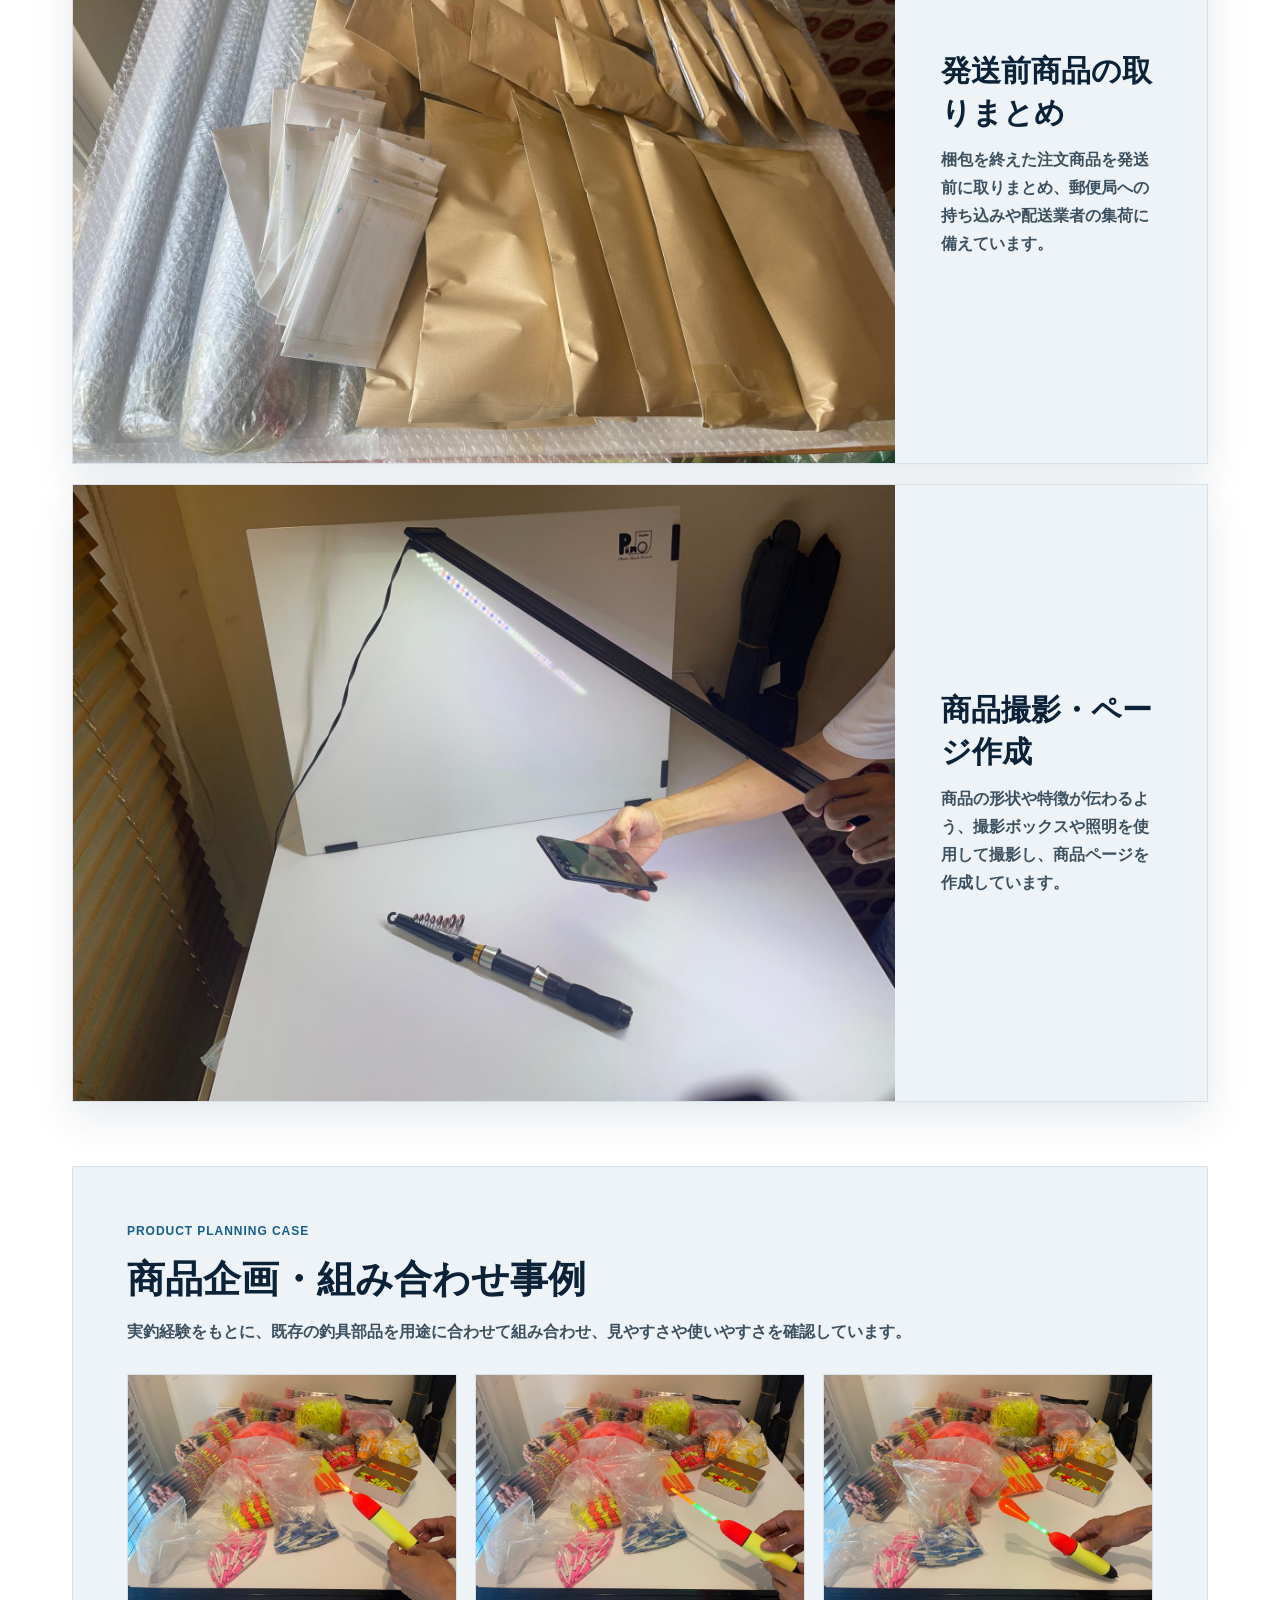
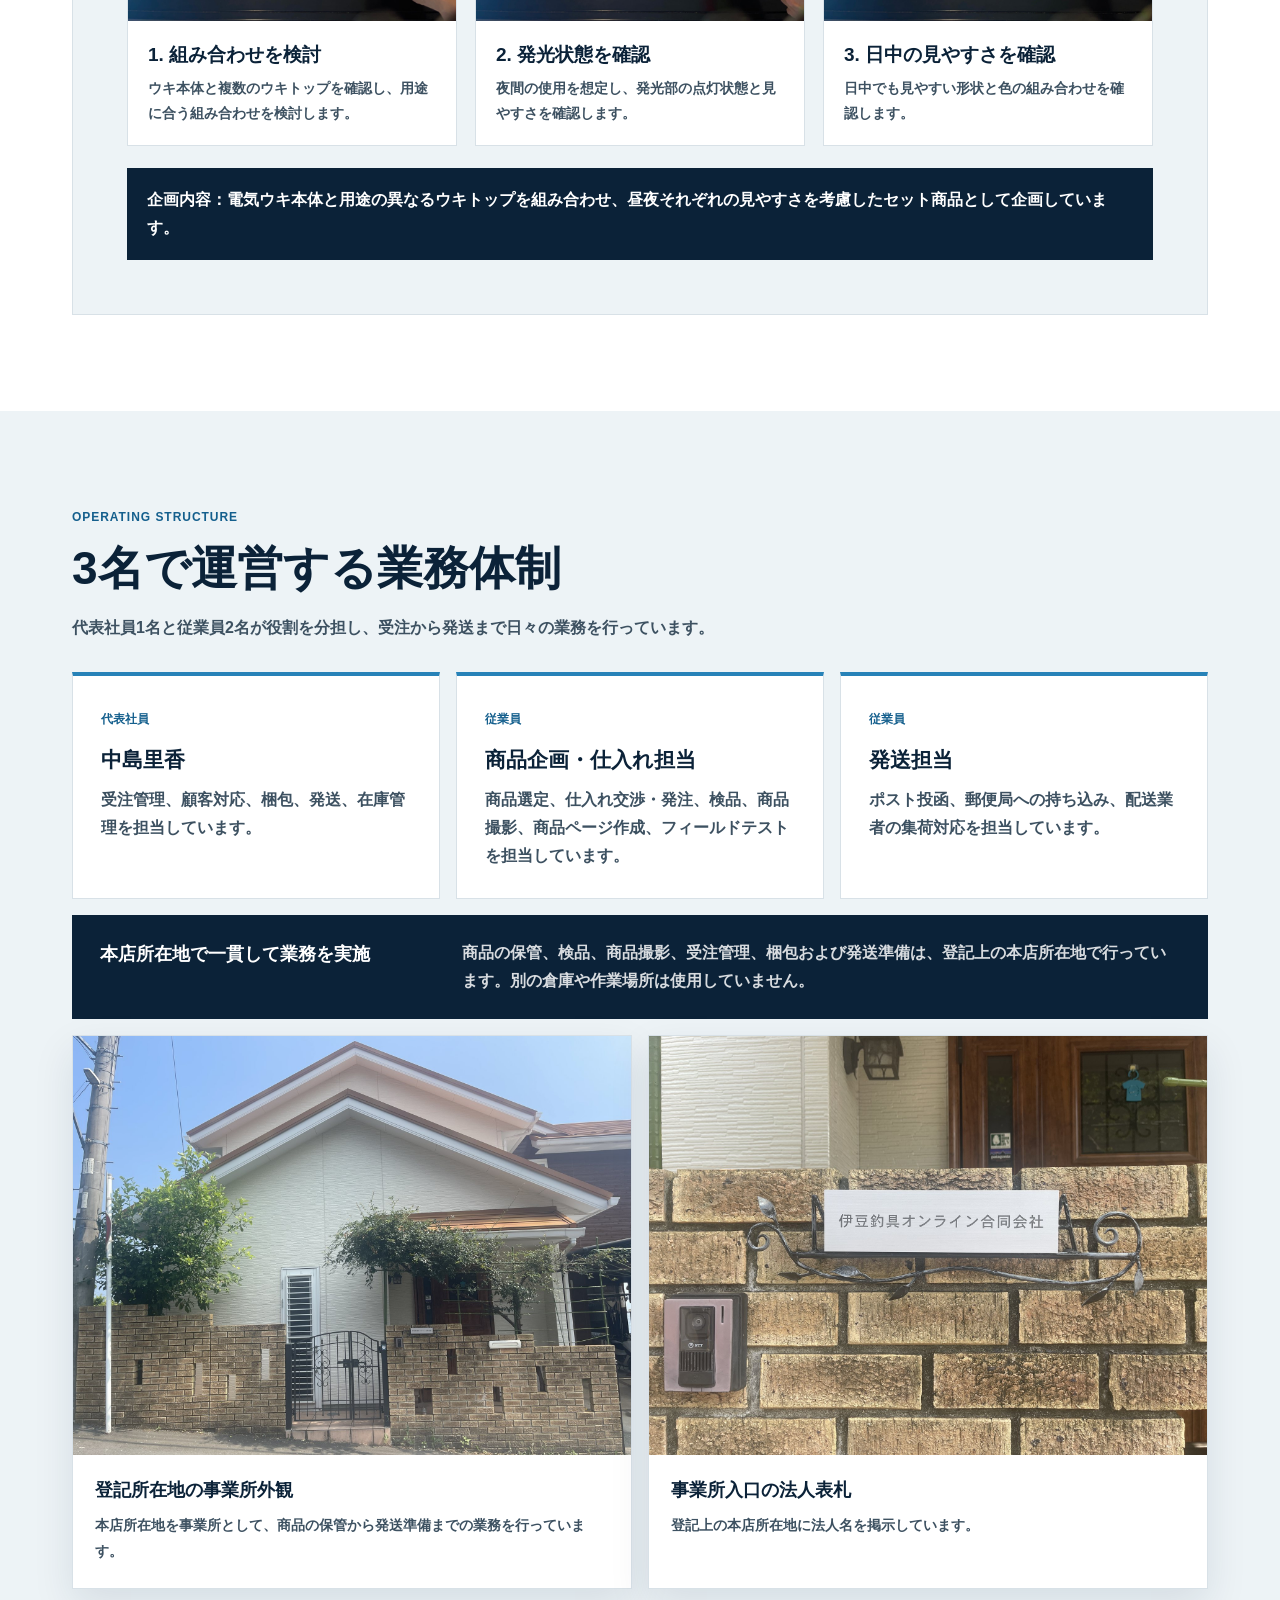
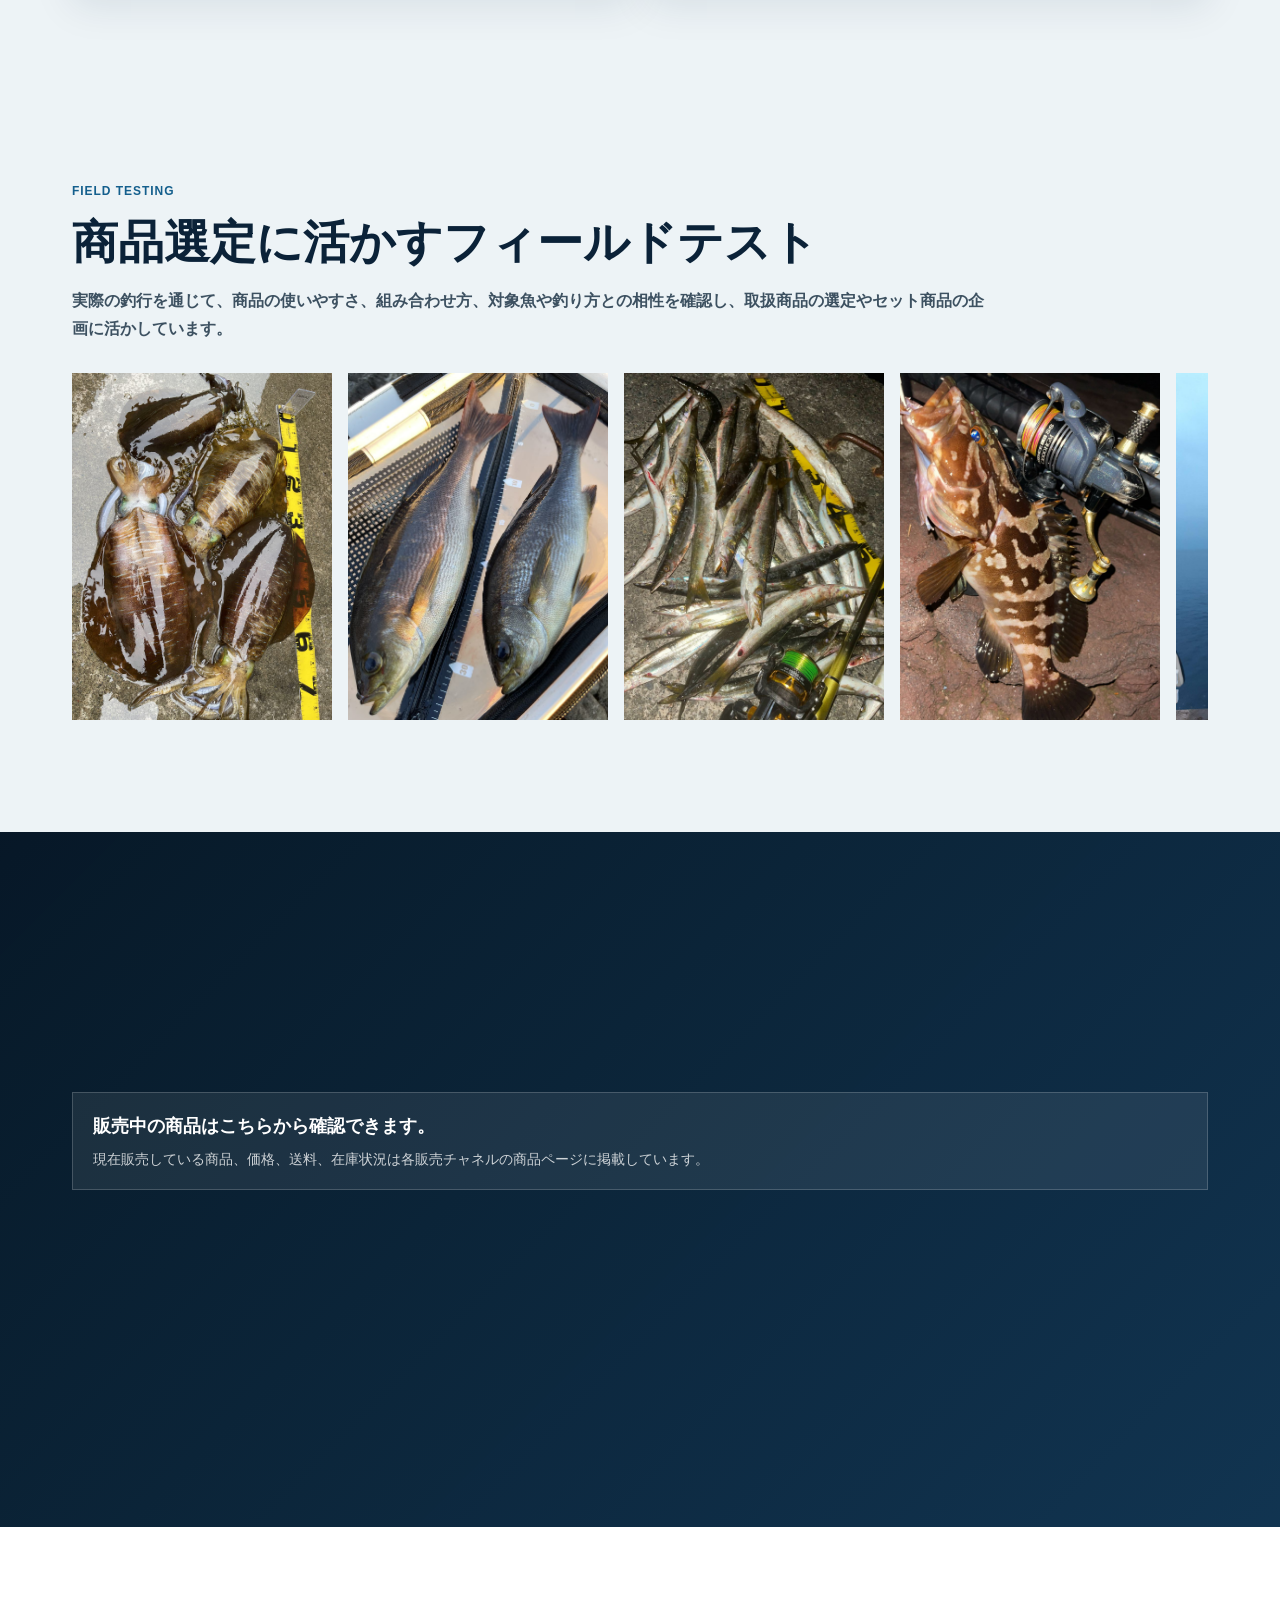
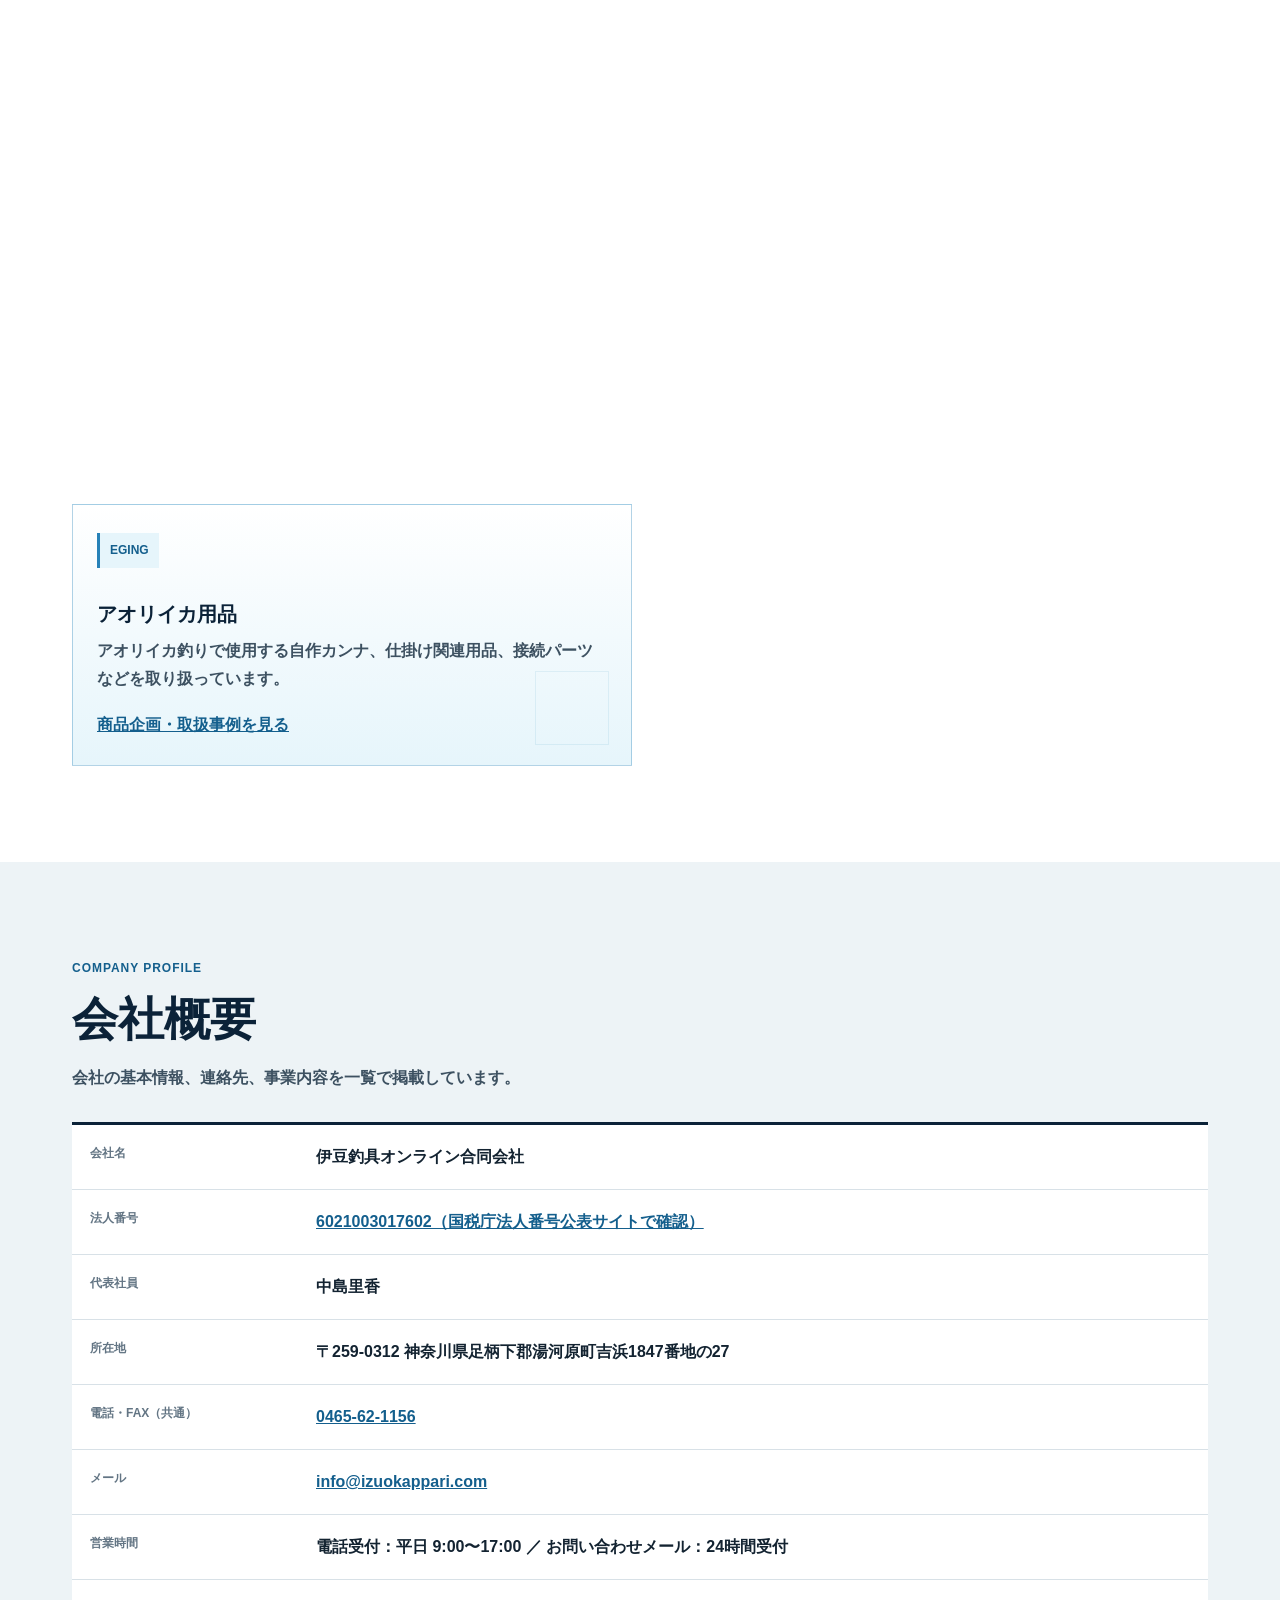
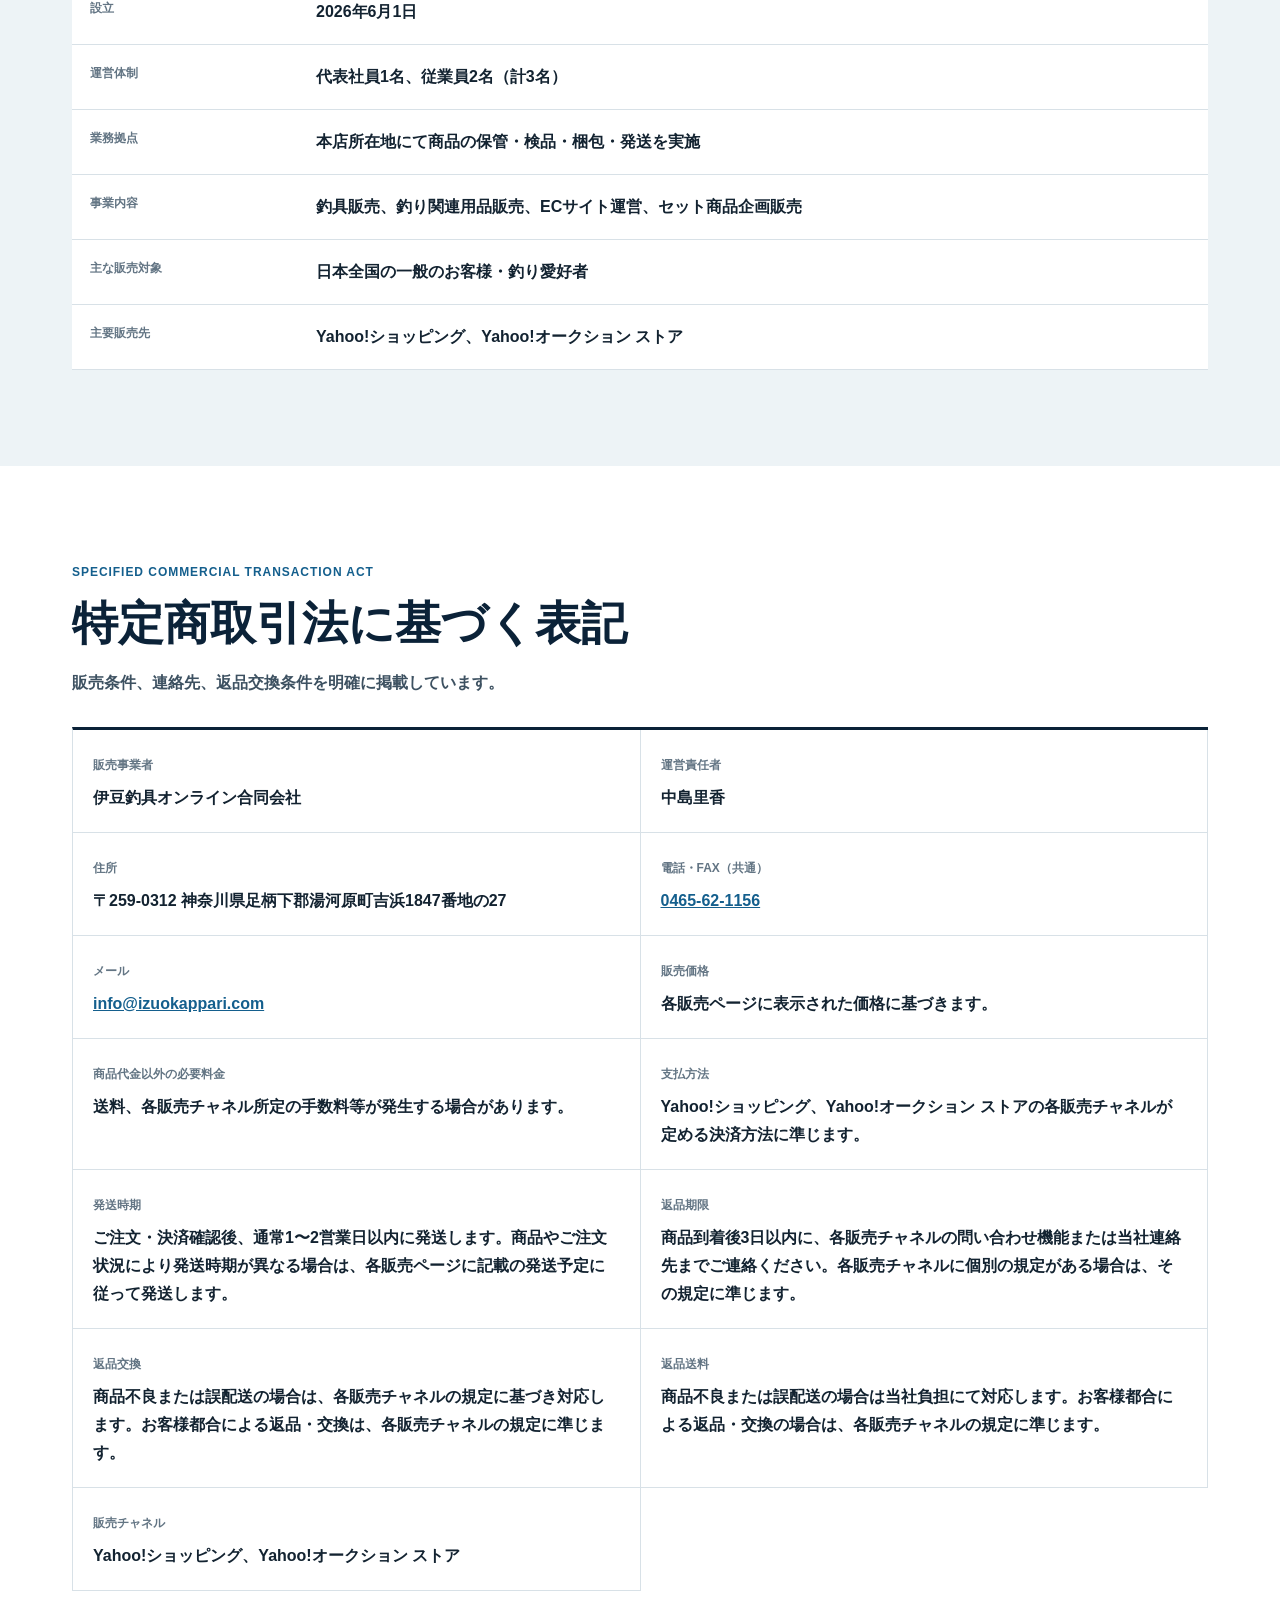
==== commit 2ff5deb8: "事業所外観と法人表札を掲載" ====
--- a/index.html
+++ b/index.html
@@ -447,7 +447,27 @@
         </div>
         <div class="workplace-note">
           <strong>本店所在地で一貫して業務を実施</strong>
-          <p>商品の保管、検品、梱包、発送は、登記上の本店所在地で行っています。別の倉庫や作業場所は使用していません。</p>
+          <p>商品の保管、検品、商品撮影、受注管理、梱包および発送準備は、登記上の本店所在地で行っています。別の倉庫や作業場所は使用していません。</p>
+        </div>
+        <div class="office-photo-grid" aria-label="事業所の外観と法人表札">
+          <figure class="office-photo-card">
+            <button type="button" data-lightbox="assets/business-office-exterior.jpg" data-caption="登記所在地の事業所外観" aria-label="事業所外観を拡大表示">
+              <img src="assets/business-office-exterior.jpg" alt="伊豆釣具オンライン合同会社の事業所外観" width="1800" height="1350" loading="lazy">
+            </button>
+            <figcaption>
+              <strong>登記所在地の事業所外観</strong>
+              <span>本店所在地を事業所として、商品の保管から発送準備までの業務を行っています。</span>
+            </figcaption>
+          </figure>
+          <figure class="office-photo-card">
+            <button type="button" data-lightbox="assets/business-company-sign.jpg" data-caption="事業所入口に掲示している法人表札" aria-label="法人表札を拡大表示">
+              <img src="assets/business-company-sign.jpg" alt="事業所入口に掲示された伊豆釣具オンライン合同会社の法人表札" width="1800" height="1350" loading="lazy">
+            </button>
+            <figcaption>
+              <strong>事業所入口の法人表札</strong>
+              <span>登記上の本店所在地に法人名を掲示しています。</span>
+            </figcaption>
+          </figure>
         </div>
       </section>
 
--- a/styles.css
+++ b/styles.css
@@ -719,6 +719,62 @@
   font-weight: 700;
 }
 
+.office-photo-grid {
+  display: grid;
+  grid-template-columns: repeat(2, minmax(0, 1fr));
+  gap: 16px;
+  margin-top: 16px;
+}
+
+.office-photo-card {
+  margin: 0;
+  overflow: hidden;
+  background: var(--white);
+  border: 1px solid var(--steel-200);
+  box-shadow: 0 16px 38px rgba(13, 42, 67, 0.1);
+}
+
+.office-photo-card button {
+  display: block;
+  width: 100%;
+  aspect-ratio: 4 / 3;
+  padding: 0;
+  overflow: hidden;
+  background: var(--navy-900);
+  border: 0;
+  cursor: zoom-in;
+}
+
+.office-photo-card img {
+  display: block;
+  width: 100%;
+  height: 100%;
+  object-fit: cover;
+  transition: transform 0.25s ease;
+}
+
+.office-photo-card button:hover img {
+  transform: scale(1.02);
+}
+
+.office-photo-card figcaption {
+  display: grid;
+  gap: 7px;
+  padding: 20px 22px 24px;
+}
+
+.office-photo-card strong {
+  color: var(--navy-900);
+  font-size: 18px;
+}
+
+.office-photo-card span {
+  color: var(--steel-700);
+  font-size: 14px;
+  font-weight: 700;
+  line-height: 1.8;
+}
+
 .workflow-section {
   background: linear-gradient(180deg, var(--white), var(--steel-100));
 }
@@ -1819,6 +1875,10 @@
     grid-template-columns: 1fr;
   }
 
+  .office-photo-grid {
+    grid-template-columns: 1fr;
+  }
+
   .business-photo-card {
     grid-template-columns: 1fr;
   }
